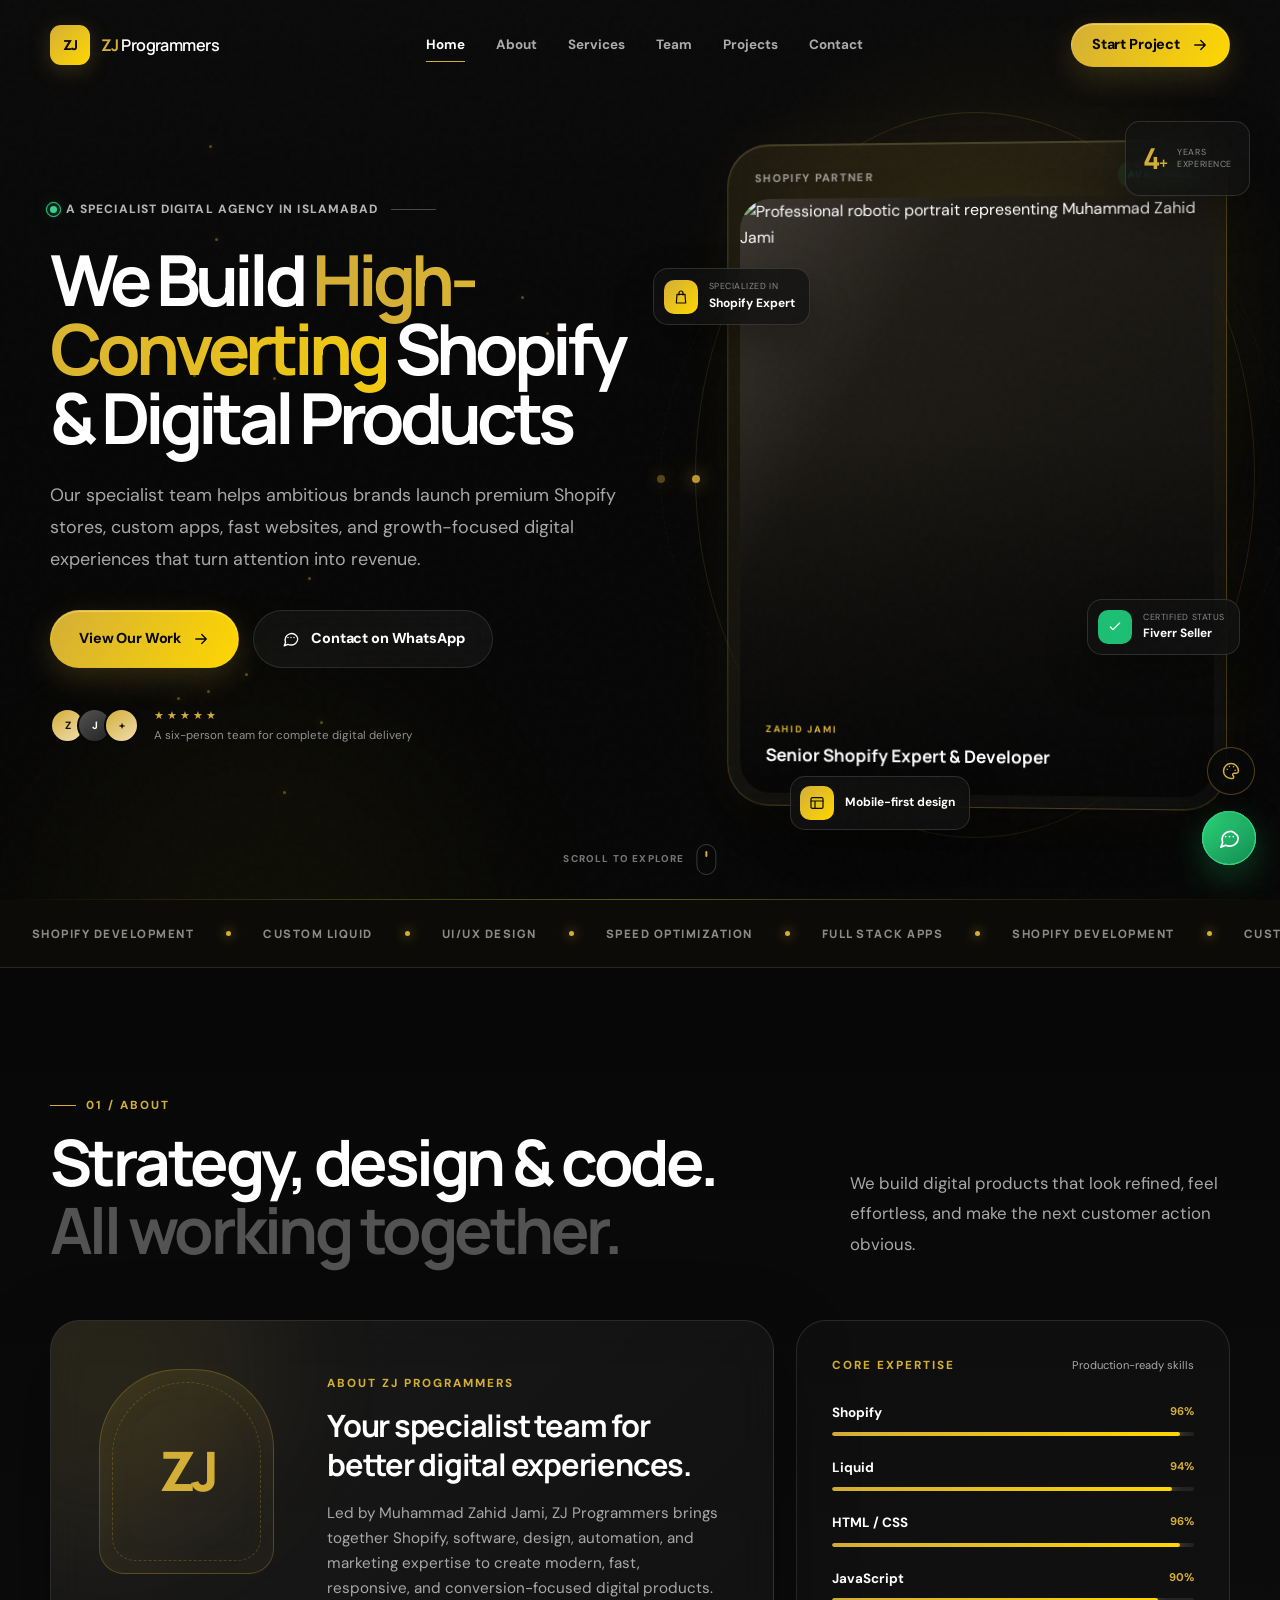
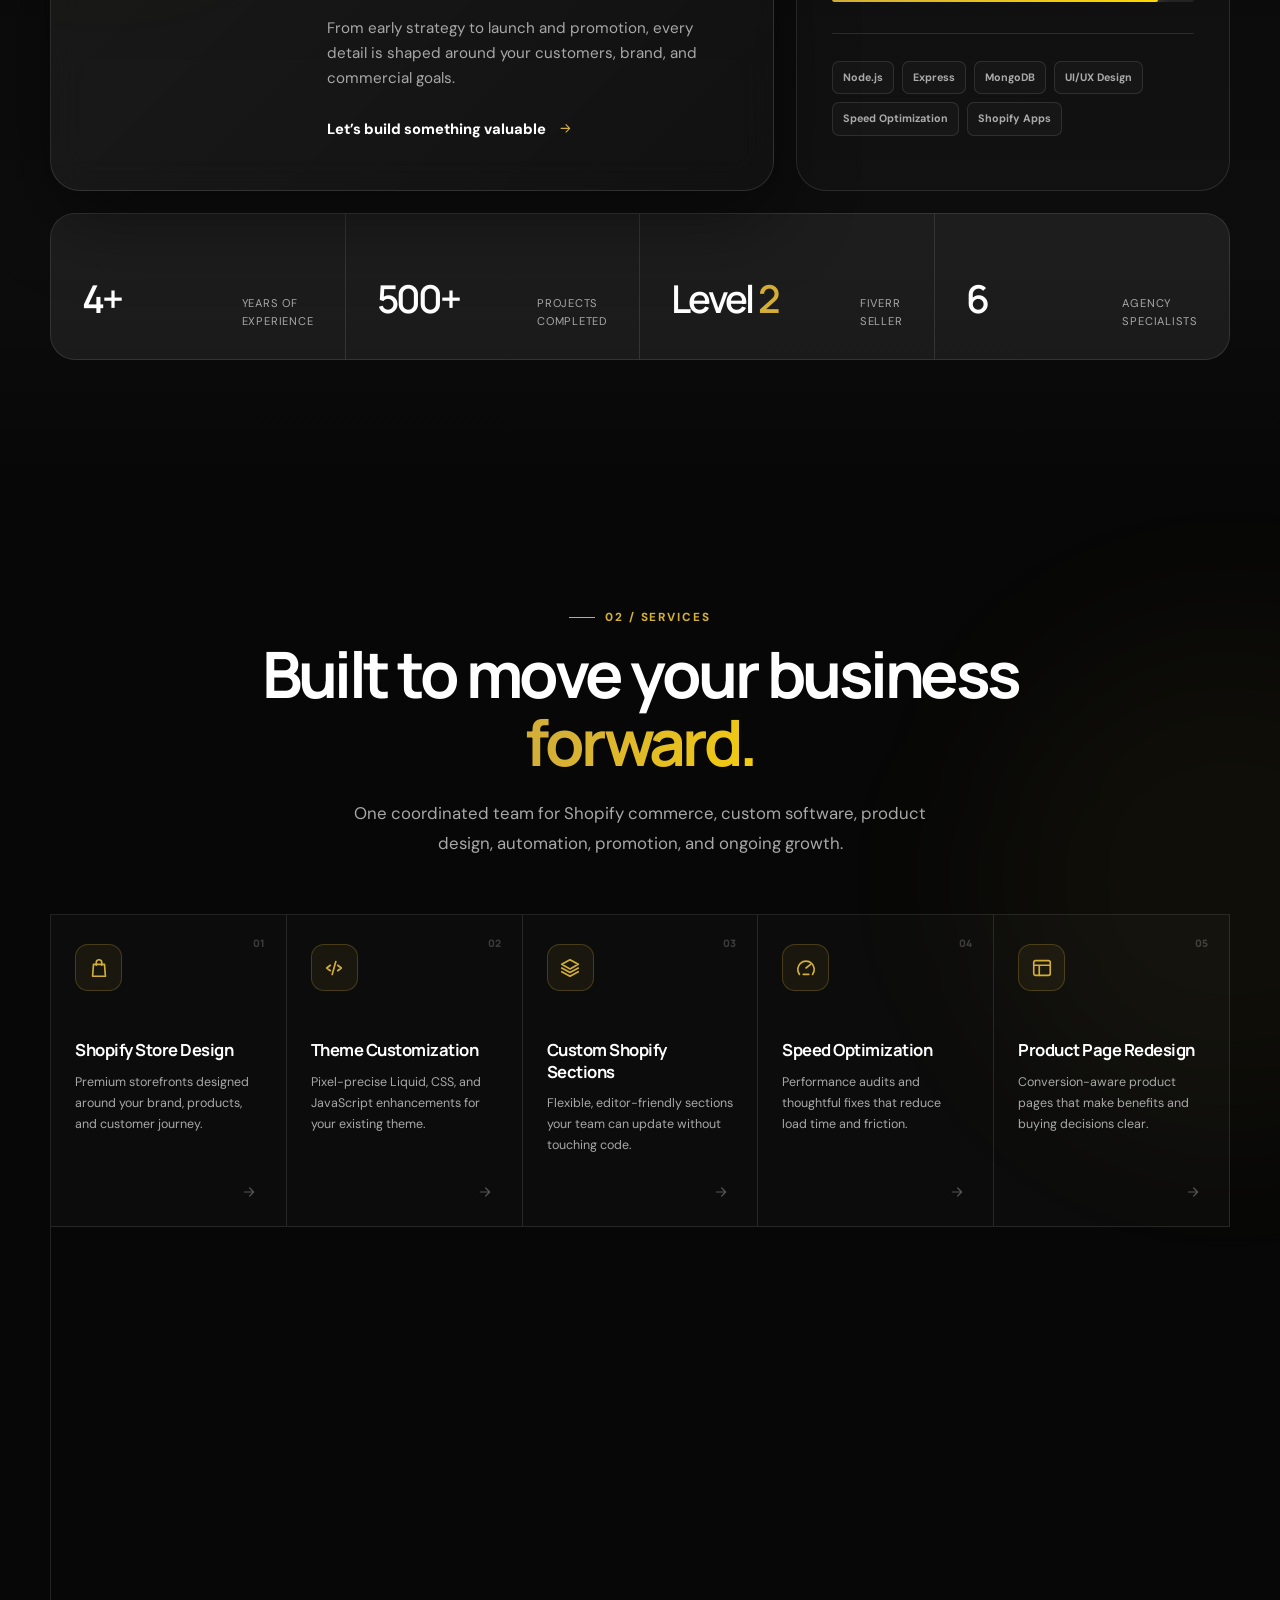
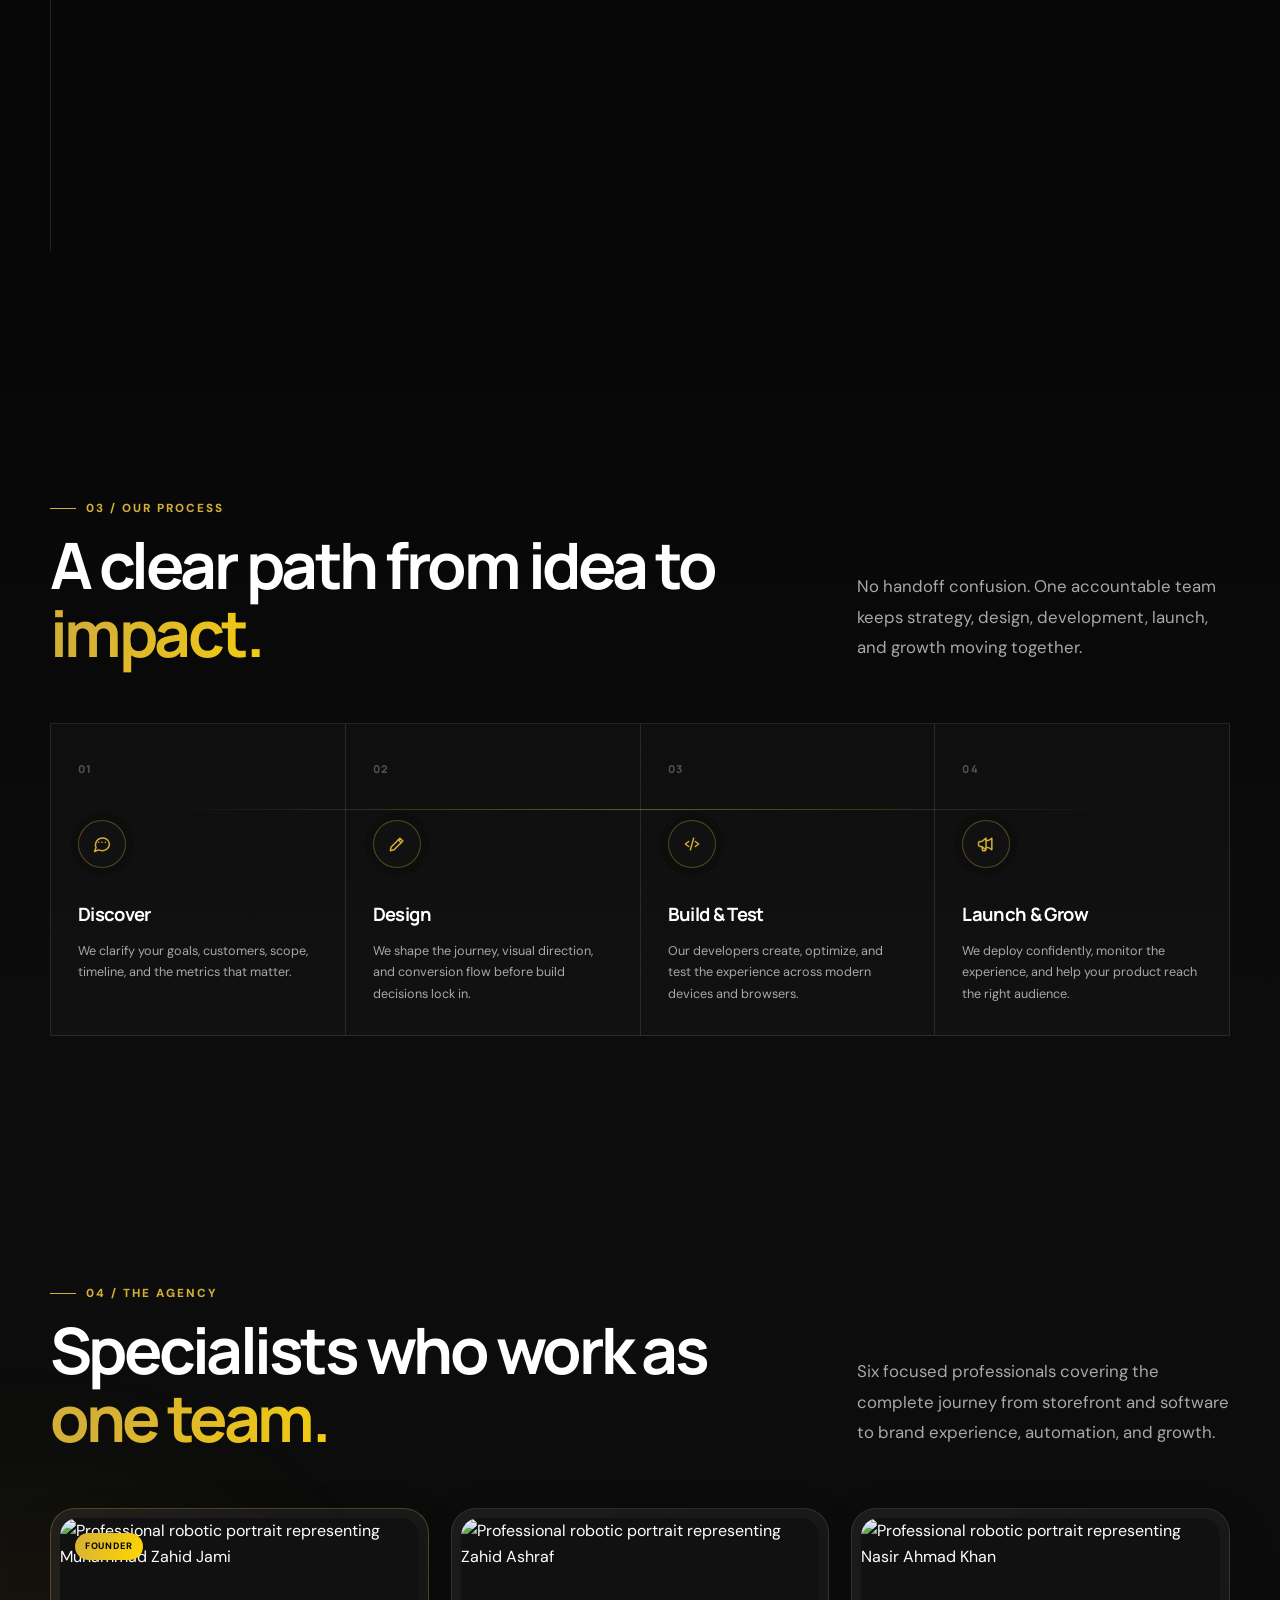
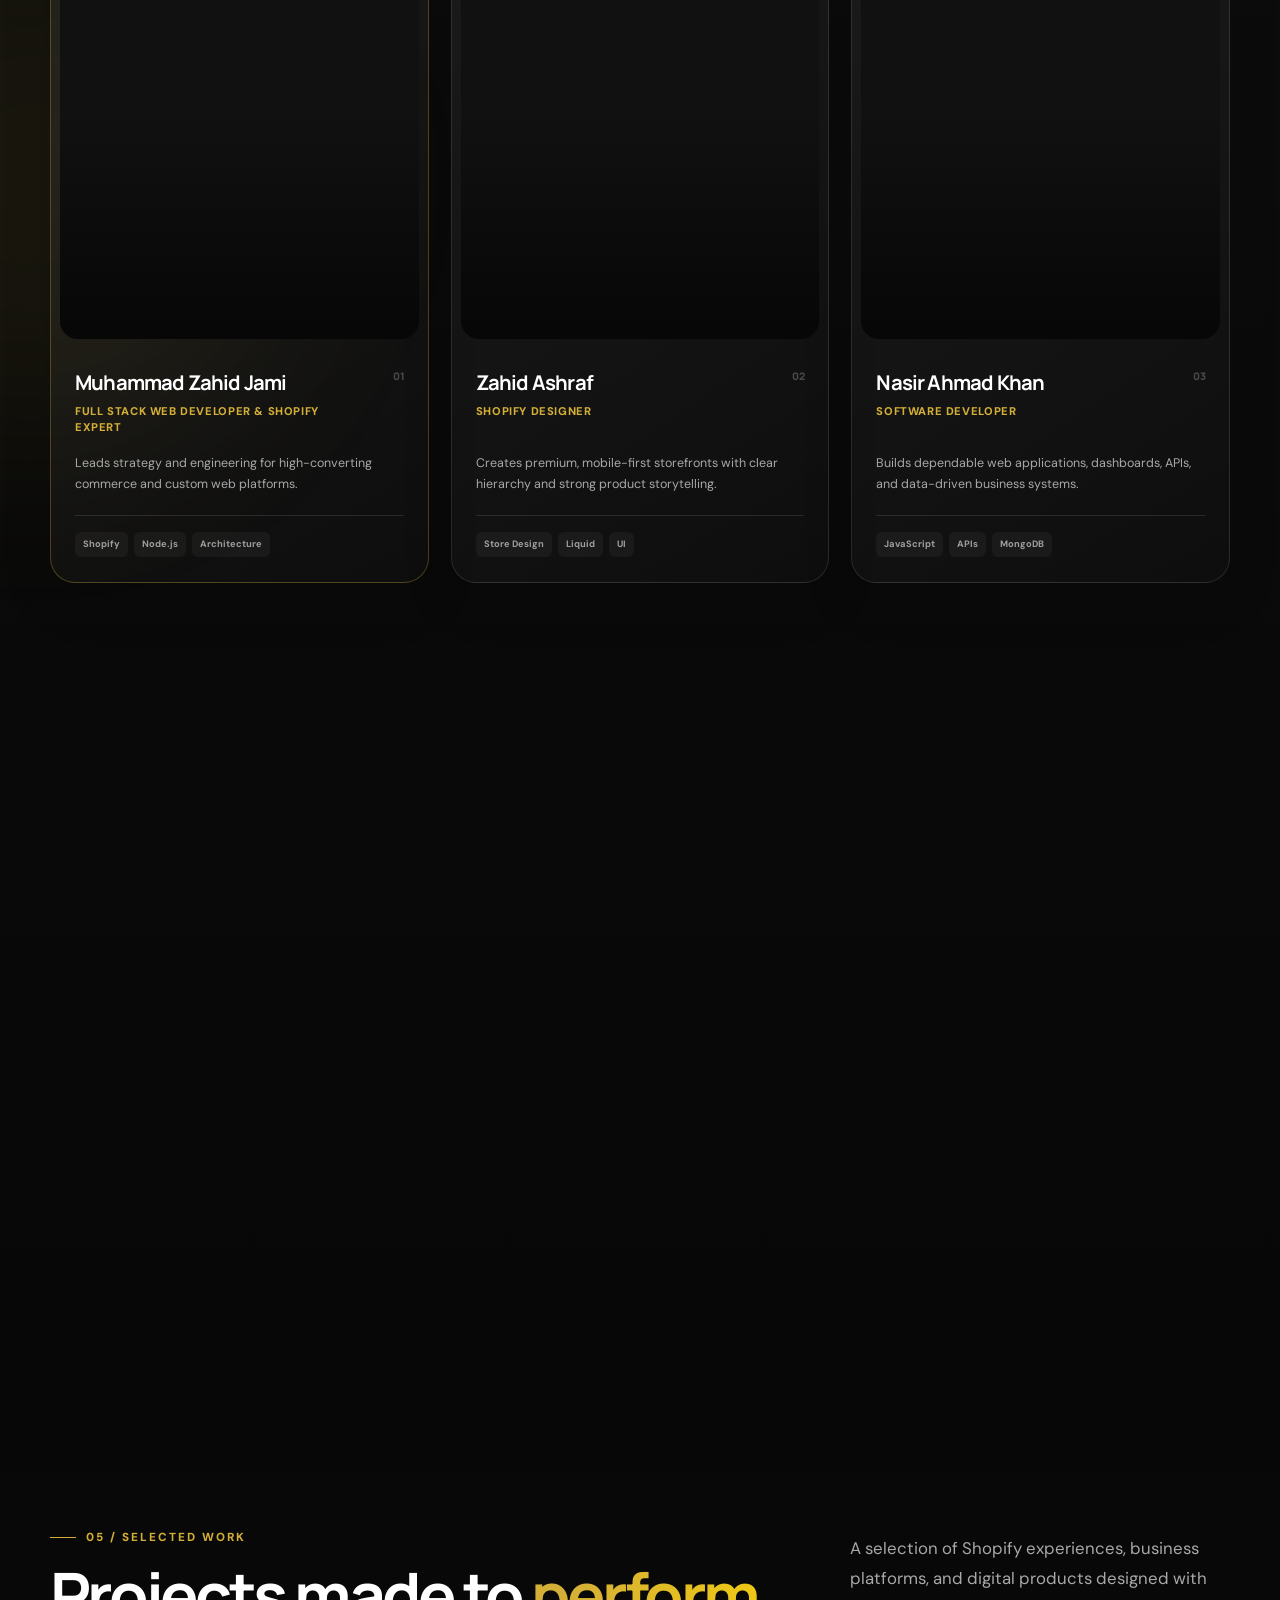
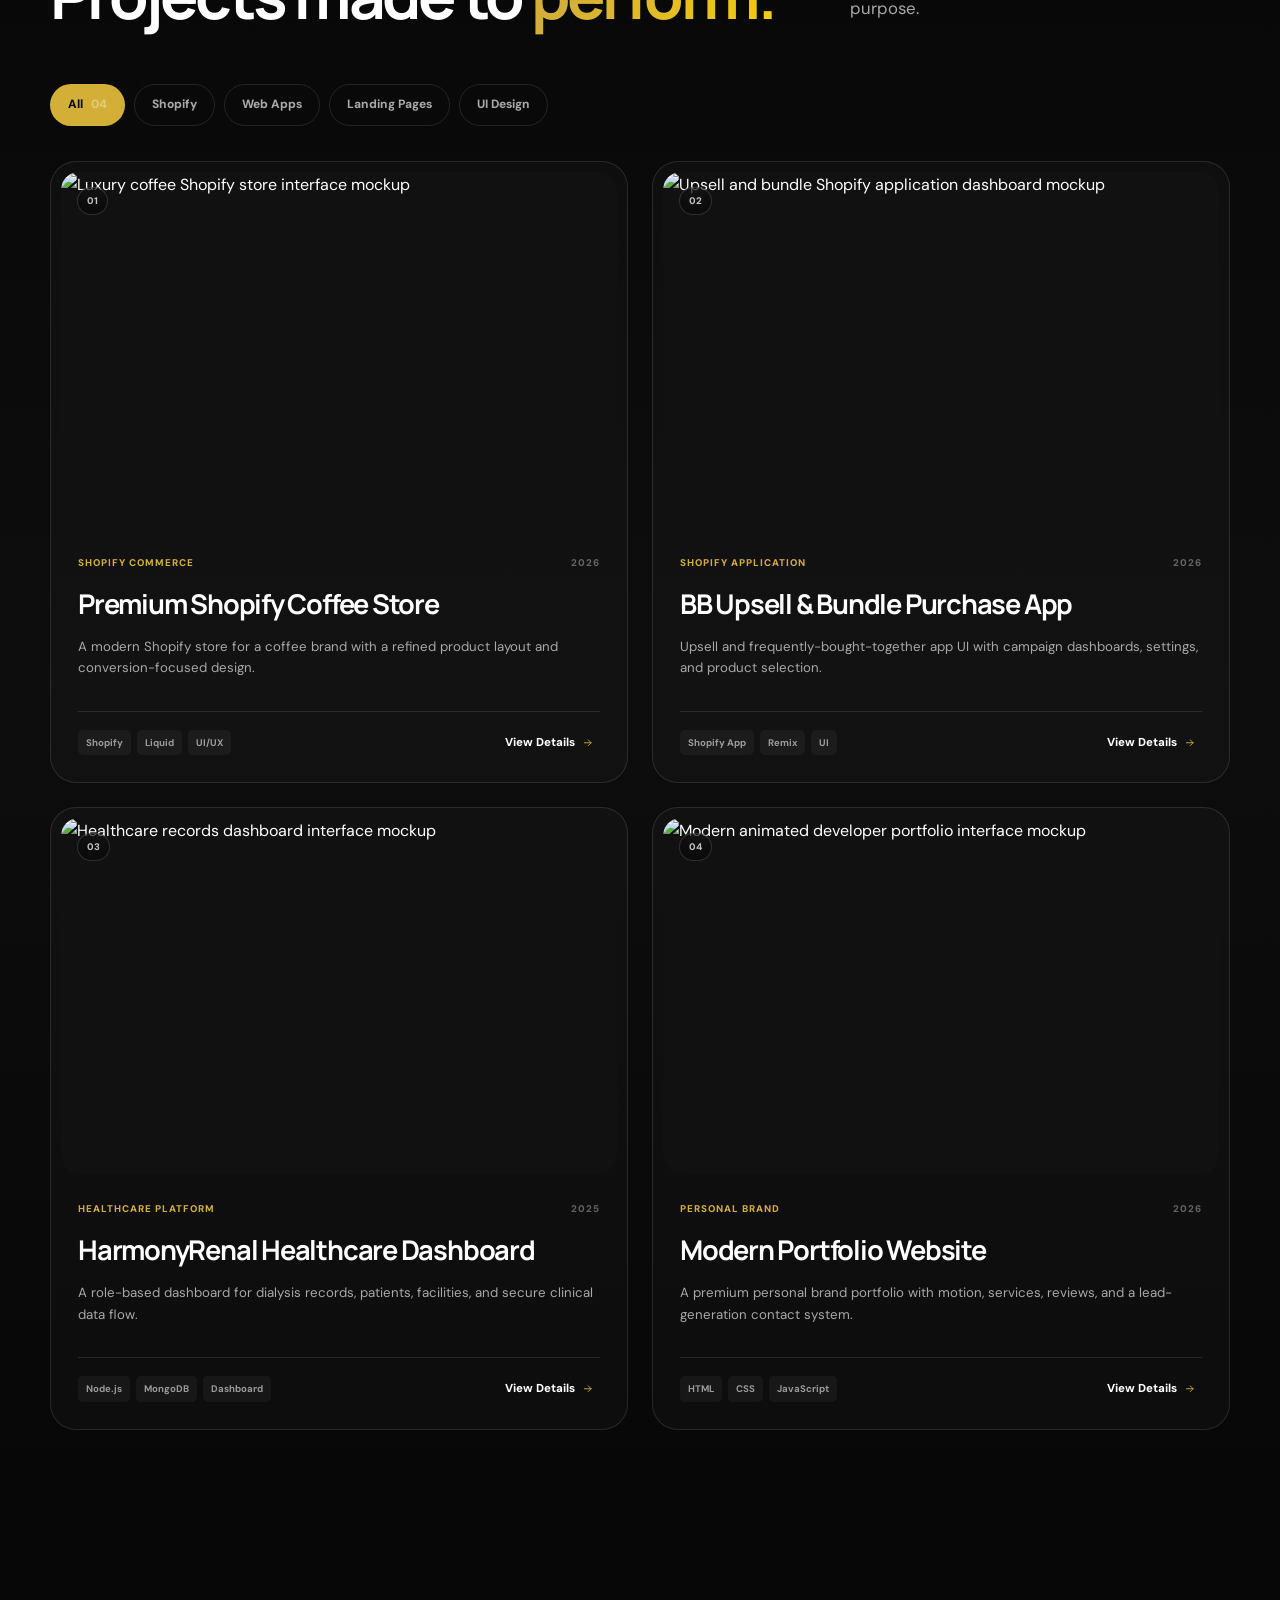
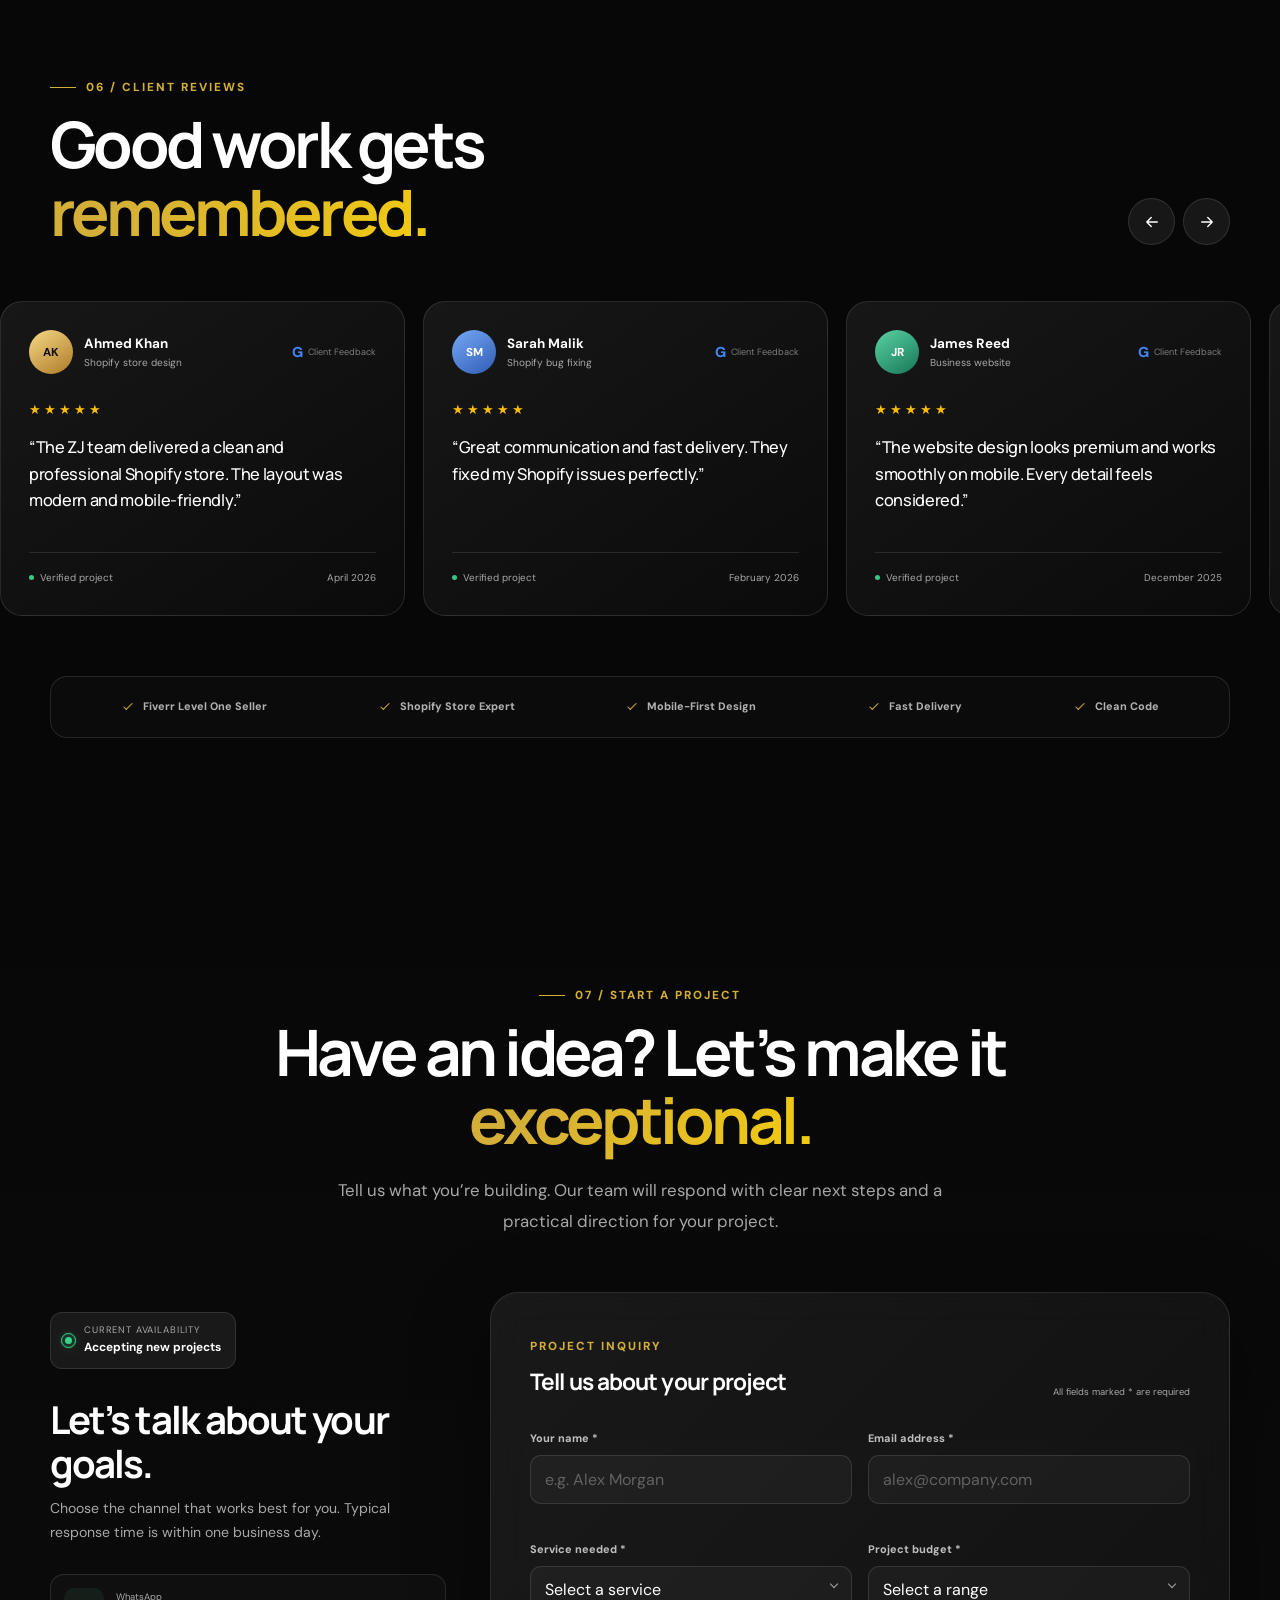
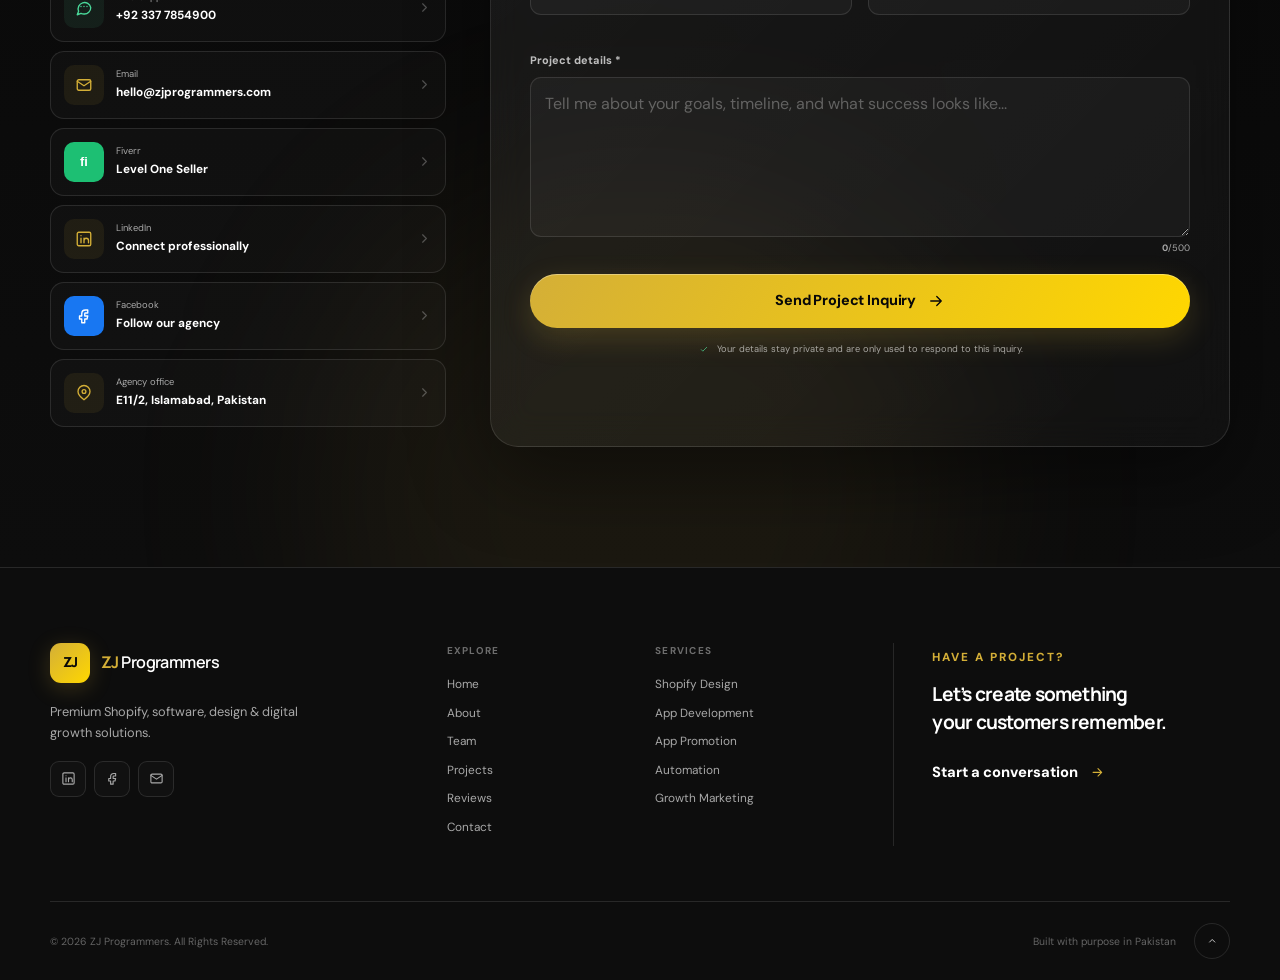
==== index.html @ faa5aeb6 "Add files via upload" ====
<!DOCTYPE html>
<html lang="en" data-theme="gold">
<head>
  <meta charset="UTF-8">
  <meta name="viewport" content="width=device-width, initial-scale=1.0">
  <meta name="description" content="ZJ Programmers is a premium Shopify, software, design, and digital growth agency in Islamabad, Pakistan.">
  <meta name="theme-color" content="#070707">
  <meta property="og:title" content="Zahid Jami | Shopify Expert & Full Stack Web Developer">
  <meta property="og:description" content="A specialist agency for Shopify commerce, software, design, automation, and digital growth.">
  <meta property="og:type" content="website">
  <title>Zahid Jami | Shopify Expert & Full Stack Web Developer</title>
  <link rel="preconnect" href="https://fonts.googleapis.com">
  <link rel="preconnect" href="https://fonts.gstatic.com" crossorigin>
  <link href="https://fonts.googleapis.com/css2?family=DM+Sans:wght@400;500;600;700&family=Manrope:wght@500;600;700;800&display=swap" rel="stylesheet">
  <link rel="stylesheet" href="style.css">
</head>
<body>
  <a class="skip-link" href="#main-content">Skip to content</a>
  <div class="page-noise" aria-hidden="true"></div>
  <div class="scroll-progress" aria-hidden="true"><span id="scrollProgress"></span></div>

  <svg class="svg-sprite" aria-hidden="true">
    <symbol id="icon-arrow" viewBox="0 0 24 24"><path d="M5 12h14M13 6l6 6-6 6"/></symbol>
    <symbol id="icon-bag" viewBox="0 0 24 24"><path d="M6 8h12l1 13H5L6 8Z"/><path d="M9 9V6a3 3 0 0 1 6 0v3"/></symbol>
    <symbol id="icon-code" viewBox="0 0 24 24"><path d="m8 9-4 3 4 3M16 9l4 3-4 3M14 5l-4 14"/></symbol>
    <symbol id="icon-layers" viewBox="0 0 24 24"><path d="m12 3 9 5-9 5-9-5 9-5Z"/><path d="m3 12 9 5 9-5M3 16l9 5 9-5"/></symbol>
    <symbol id="icon-speed" viewBox="0 0 24 24"><path d="M4.9 19a9 9 0 1 1 14.2 0"/><path d="m12 12 5-4M9 19h6"/></symbol>
    <symbol id="icon-layout" viewBox="0 0 24 24"><rect x="3" y="4" width="18" height="16" rx="2"/><path d="M3 9h18M9 9v11"/></symbol>
    <symbol id="icon-pen" viewBox="0 0 24 24"><path d="m4 20 4.5-1L19 8.5 15.5 5 5 15.5 4 20Z"/><path d="m13.5 7 3.5 3.5"/></symbol>
    <symbol id="icon-window" viewBox="0 0 24 24"><rect x="3" y="4" width="18" height="16" rx="2"/><path d="M3 9h18M7 6.5h.01M10 6.5h.01"/></symbol>
    <symbol id="icon-building" viewBox="0 0 24 24"><path d="M4 21V5l8-3v19M12 8h8v13M2 21h20"/><path d="M8 7v1M8 11v1M8 15v1M16 12v1M16 16v1"/></symbol>
    <symbol id="icon-server" viewBox="0 0 24 24"><rect x="3" y="4" width="18" height="6" rx="2"/><rect x="3" y="14" width="18" height="6" rx="2"/><path d="M7 7h.01M7 17h.01M11 7h6M11 17h6"/></symbol>
    <symbol id="icon-tool" viewBox="0 0 24 24"><path d="M14.7 6.3a4 4 0 0 0-5-5L12 3.6 8.6 7 6.3 4.7a4 4 0 0 0 5 5L19 17.4a2.1 2.1 0 0 1-3 3l-7.7-7.7a4 4 0 0 0-5-5"/></symbol>
    <symbol id="icon-check" viewBox="0 0 24 24"><path d="m5 12 4 4L19 6"/></symbol>
    <symbol id="icon-star" viewBox="0 0 24 24"><path d="m12 2.5 2.9 5.9 6.5.9-4.7 4.6 1.1 6.5-5.8-3.1-5.8 3.1 1.1-6.5-4.7-4.6 6.5-.9L12 2.5Z"/></symbol>
    <symbol id="icon-message" viewBox="0 0 24 24"><path d="M21 11.5a8.4 8.4 0 0 1-9 8.5 9.6 9.6 0 0 1-4-.9L3 21l1.8-4.6A8.5 8.5 0 1 1 21 11.5Z"/><path d="M8 10h.01M12 10h.01M16 10h.01"/></symbol>
    <symbol id="icon-mail" viewBox="0 0 24 24"><rect x="3" y="5" width="18" height="14" rx="2"/><path d="m3 7 9 6 9-6"/></symbol>
    <symbol id="icon-linkedin" viewBox="0 0 24 24"><rect x="3" y="3" width="18" height="18" rx="2"/><path d="M8 11v6M8 7.5v.01M12 17v-6M12 14a3 3 0 0 1 6 0v3"/></symbol>
    <symbol id="icon-globe" viewBox="0 0 24 24"><circle cx="12" cy="12" r="9"/><path d="M3 12h18M12 3a14 14 0 0 1 0 18M12 3a14 14 0 0 0 0 18"/></symbol>
    <symbol id="icon-location" viewBox="0 0 24 24"><path d="M20 10c0 5-8 11-8 11S4 15 4 10a8 8 0 1 1 16 0Z"/><circle cx="12" cy="10" r="2.5"/></symbol>
    <symbol id="icon-users" viewBox="0 0 24 24"><path d="M16 21v-2a4 4 0 0 0-4-4H6a4 4 0 0 0-4 4v2M9 11a4 4 0 1 0 0-8 4 4 0 0 0 0 8ZM22 21v-2a4 4 0 0 0-3-3.9M16 3.1a4 4 0 0 1 0 7.8"/></symbol>
    <symbol id="icon-megaphone" viewBox="0 0 24 24"><path d="M3 11v2a2 2 0 0 0 2 2h2l5 4V5L7 9H5a2 2 0 0 0-2 2ZM12 8c4 0 7-3 7-3v14s-3-3-7-3M7 15l1 5h3"/></symbol>
    <symbol id="icon-facebook" viewBox="0 0 24 24"><path d="M14 8h3V4h-3c-3 0-5 2-5 5v3H6v4h3v5h4v-5h3l1-4h-4V9c0-.6.4-1 1-1Z"/></symbol>
    <symbol id="icon-chevron" viewBox="0 0 24 24"><path d="m9 18 6-6-6-6"/></symbol>
    <symbol id="icon-palette" viewBox="0 0 24 24"><path d="M12 3a9 9 0 0 0 0 18h1.5a1.8 1.8 0 0 0 1.1-3.2 1.8 1.8 0 0 1 1.1-3.2H18A3 3 0 0 0 21 12a9 9 0 0 0-9-9Z"/><path d="M7.5 10h.01M10 6.5h.01M15 7h.01M17 11h.01"/></symbol>
    <symbol id="icon-up" viewBox="0 0 24 24"><path d="m6 14 6-6 6 6"/></symbol>
    <symbol id="icon-close" viewBox="0 0 24 24"><path d="m6 6 12 12M18 6 6 18"/></symbol>
  </svg>

  <header class="site-header" id="siteHeader">
    <div class="container nav-wrap">
      <a class="brand" href="#home" aria-label="ZJ Programmers home">
        <span class="brand-mark">ZJ</span>
        <span class="brand-copy"><strong>ZJ</strong> Programmers</span>
      </a>

      <nav class="desktop-nav" aria-label="Main navigation">
        <a class="nav-link active" href="#home">Home</a>
        <a class="nav-link" href="#about">About</a>
        <a class="nav-link" href="#services">Services</a>
        <a class="nav-link" href="#team">Team</a>
        <a class="nav-link" href="#projects">Projects</a>
        <a class="nav-link" href="#contact">Contact</a>
      </nav>

      <div class="nav-actions">
        <a class="btn btn-small btn-primary desktop-hire" href="#contact"><span>Start Project</span><svg><use href="#icon-arrow"/></svg></a>
        <button class="menu-toggle" id="menuToggle" type="button" aria-label="Open menu" aria-expanded="false" aria-controls="mobileMenu">
          <span></span><span></span><span></span>
        </button>
      </div>
    </div>

    <div class="mobile-menu" id="mobileMenu" aria-hidden="true">
      <nav aria-label="Mobile navigation">
        <a href="#home">Home</a><a href="#about">About</a><a href="#services">Services</a>
        <a href="#team">Team</a><a href="#projects">Projects</a><a href="#reviews">Reviews</a><a href="#contact">Contact</a>
        <a class="btn btn-primary" href="#contact"><span>Start a project</span><svg><use href="#icon-arrow"/></svg></a>
      </nav>
    </div>
  </header>

  <main id="main-content">
    <section class="hero section" id="home">
      <div class="hero-glow glow-one" aria-hidden="true"></div>
      <div class="hero-glow glow-two" aria-hidden="true"></div>
      <div class="particle-field" id="particleField" aria-hidden="true"></div>
      <div class="container hero-grid">
        <div class="hero-copy">
          <div class="eyebrow reveal"><span class="status-dot"></span> A specialist digital agency in Islamabad <span class="eyebrow-line"></span></div>
          <h1 class="hero-title reveal" data-delay="100">We Build <span class="text-gradient">High-Converting</span> Shopify &amp; Digital Products</h1>
          <p class="hero-lead reveal" data-delay="180">Our specialist team helps ambitious brands launch premium Shopify stores, custom apps, fast websites, and growth-focused digital experiences that turn attention into revenue.</p>
          <div class="hero-ctas reveal" data-delay="260">
            <a class="btn btn-primary btn-large" href="#projects"><span>View Our Work</span><svg><use href="#icon-arrow"/></svg></a>
            <!-- Replace the placeholder WhatsApp number in every wa.me link. -->
            <a class="btn btn-ghost btn-large" href="https://wa.me/923377854900" target="_blank" rel="noopener"><svg><use href="#icon-message"/></svg><span>Contact on WhatsApp</span></a>
          </div>
          <div class="hero-proof reveal" data-delay="340">
            <div class="client-stack" aria-hidden="true"><span>Z</span><span>J</span><span>+</span></div>
            <div><div class="proof-stars" aria-label="5 out of 5 stars">★★★★★</div><p>A six-person team for complete digital delivery</p></div>
          </div>
        </div>

        <div class="hero-visual reveal" data-delay="160">
          <div class="orbit orbit-one" aria-hidden="true"></div>
          <div class="orbit orbit-two" aria-hidden="true"></div>
          <div class="portrait-shell">
            <div class="portrait-topline"><span>Shopify partner</span><span class="online-pill">Available</span></div>
            <div class="portrait-frame">
              <!-- Replace assets/images/zahid-profile.jpg with your real portrait. -->
              <img id="heroPortrait" src="assets/image/main.png" data-fallback="assets/images/main.png" onerror="this.onerror=null;this.src=this.dataset.fallback" alt="Professional robotic portrait representing Muhammad Zahid Jami">
              <div class="portrait-gradient"></div>
              <div class="portrait-caption"><span>ZAHID JAMI</span><strong> Senior Shopify Expert &amp; Developer</strong></div>
            </div>
          </div>
          <div class="floating-badge badge-shopify"><span class="badge-icon"><svg><use href="#icon-bag"/></svg></span><span><small>Specialized in</small><strong>Shopify Expert</strong></span></div>
          <div class="floating-badge badge-fiverr"><span class="badge-check"><svg><use href="#icon-check"/></svg></span><span><small>Certified status</small><strong>Fiverr Seller</strong></span></div>
          <div class="floating-badge badge-years"><strong>4<span>+</span></strong><small>Years<br>Experience</small></div>
          <div class="floating-badge badge-mobile"><span class="badge-icon"><svg><use href="#icon-layout"/></svg></span><strong>Mobile-first design</strong></div>
        </div>
      </div>
      <a class="scroll-cue" href="#about" aria-label="Scroll to about section"><span>Scroll to explore</span><i></i></a>
    </section>

    <div class="brand-strip" aria-label="Core capabilities">
      <div class="brand-track">
        <span>Shopify Development</span><i></i><span>Custom Liquid</span><i></i><span>UI/UX Design</span><i></i><span>Speed Optimization</span><i></i><span>Full Stack Apps</span><i></i>
        <span aria-hidden="true">Shopify Development</span><i aria-hidden="true"></i><span aria-hidden="true">Custom Liquid</span><i aria-hidden="true"></i><span aria-hidden="true">UI/UX Design</span><i aria-hidden="true"></i><span aria-hidden="true">Speed Optimization</span><i aria-hidden="true"></i><span aria-hidden="true">Full Stack Apps</span><i aria-hidden="true"></i>
      </div>
    </div>

    <section class="section about" id="about">
      <div class="container">
        <div class="section-heading heading-split reveal">
          <div><span class="kicker">01 / About</span><h2>Strategy, design &amp; code.<br><span class="muted">All working together.</span></h2></div>
          <p>We build digital products that look refined, feel effortless, and make the next customer action obvious.</p>
        </div>

        <div class="about-grid">
          <article class="about-story glass-card reveal">
            <div class="story-monogram">ZJ</div>
            <div class="story-copy">
              <span class="mini-label">About ZJ Programmers</span>
              <h3>Your specialist team for better digital experiences.</h3>
              <p>Led by Muhammad Zahid Jami, ZJ Programmers brings together Shopify, software, design, automation, and marketing expertise to create modern, fast, responsive, and conversion-focused digital products.</p>
              <p>From early strategy to launch and promotion, every detail is shaped around your customers, brand, and commercial goals.</p>
              <a class="text-link" href="#contact">Let’s build something valuable <svg><use href="#icon-arrow"/></svg></a>
            </div>
          </article>

          <div class="about-skills reveal" data-delay="120">
            <div class="skills-head"><span class="mini-label">Core expertise</span><span>Production-ready skills</span></div>
            <div class="skill-list">
              <div class="skill-row"><div><span>Shopify</span><b>96%</b></div><i><span data-level="96"></span></i></div>
              <div class="skill-row"><div><span>Liquid</span><b>94%</b></div><i><span data-level="94"></span></i></div>
              <div class="skill-row"><div><span>HTML / CSS</span><b>96%</b></div><i><span data-level="96"></span></i></div>
              <div class="skill-row"><div><span>JavaScript</span><b>90%</b></div><i><span data-level="90"></span></i></div>
            </div>
            <div class="skill-chips" aria-label="Additional skills">
              <span>Node.js</span><span>Express</span><span>MongoDB</span><span>UI/UX Design</span><span>Speed Optimization</span><span>Shopify Apps</span>
            </div>
          </div>
        </div>

        <div class="stats-grid reveal">
          <article><strong><span class="counter" data-target="4">0</span>+</strong><p>Years of<br>experience</p></article>
          <article><strong><span class="counter" data-target="500">0</span>+</strong><p>Projects<br>completed</p></article>
          <article><strong>Level <span class="accent-number">2</span></strong><p>Fiverr<br>seller</p></article>
          <article><strong><span class="counter" data-target="6">0</span></strong><p>Agency<br>specialists</p></article>
        </div>
      </div>
    </section>

    <section class="section services" id="services">
      <div class="service-glow" aria-hidden="true"></div>
      <div class="container">
        <div class="section-heading centered reveal">
          <span class="kicker">02 / Services</span>
          <h2>Built to move your business <span class="text-gradient">forward.</span></h2>
          <p>One coordinated team for Shopify commerce, custom software, product design, automation, promotion, and ongoing growth.</p>
        </div>

        <div class="services-grid">
          <article class="service-card reveal"><span class="service-number">01</span><div class="service-icon"><svg><use href="#icon-bag"/></svg></div><h3>Shopify Store Design</h3><p>Premium storefronts designed around your brand, products, and customer journey.</p><a href="#contact" aria-label="Ask about Shopify Store Design"><svg><use href="#icon-arrow"/></svg></a></article>
          <article class="service-card reveal" data-delay="60"><span class="service-number">02</span><div class="service-icon"><svg><use href="#icon-code"/></svg></div><h3>Theme Customization</h3><p>Pixel-precise Liquid, CSS, and JavaScript enhancements for your existing theme.</p><a href="#contact" aria-label="Ask about Theme Customization"><svg><use href="#icon-arrow"/></svg></a></article>
          <article class="service-card reveal" data-delay="120"><span class="service-number">03</span><div class="service-icon"><svg><use href="#icon-layers"/></svg></div><h3>Custom Shopify Sections</h3><p>Flexible, editor-friendly sections your team can update without touching code.</p><a href="#contact" aria-label="Ask about Custom Shopify Sections"><svg><use href="#icon-arrow"/></svg></a></article>
          <article class="service-card reveal" data-delay="180"><span class="service-number">04</span><div class="service-icon"><svg><use href="#icon-speed"/></svg></div><h3>Speed Optimization</h3><p>Performance audits and thoughtful fixes that reduce load time and friction.</p><a href="#contact" aria-label="Ask about Speed Optimization"><svg><use href="#icon-arrow"/></svg></a></article>
          <article class="service-card reveal"><span class="service-number">05</span><div class="service-icon"><svg><use href="#icon-layout"/></svg></div><h3>Product Page Redesign</h3><p>Conversion-aware product pages that make benefits and buying decisions clear.</p><a href="#contact" aria-label="Ask about Product Page Redesign"><svg><use href="#icon-arrow"/></svg></a></article>
          <article class="service-card reveal" data-delay="60"><span class="service-number">06</span><div class="service-icon"><svg><use href="#icon-pen"/></svg></div><h3>Landing Page Design</h3><p>Focused campaign pages with strong hierarchy, persuasive content, and clear CTAs.</p><a href="#contact" aria-label="Ask about Landing Page Design"><svg><use href="#icon-arrow"/></svg></a></article>
          <article class="service-card reveal" data-delay="120"><span class="service-number">07</span><div class="service-icon"><svg><use href="#icon-window"/></svg></div><h3>Portfolio Websites</h3><p>Distinctive personal and agency sites that turn expertise into qualified leads.</p><a href="#contact" aria-label="Ask about Portfolio Websites"><svg><use href="#icon-arrow"/></svg></a></article>
          <article class="service-card reveal" data-delay="180"><span class="service-number">08</span><div class="service-icon"><svg><use href="#icon-building"/></svg></div><h3>Business Websites</h3><p>Credible, responsive marketing sites built to support real business growth.</p><a href="#contact" aria-label="Ask about Business Websites"><svg><use href="#icon-arrow"/></svg></a></article>
          <article class="service-card reveal"><span class="service-number">09</span><div class="service-icon"><svg><use href="#icon-server"/></svg></div><h3>Full Stack Web Apps</h3><p>Secure, maintainable applications powered by Node.js, Express, and MongoDB.</p><a href="#contact" aria-label="Ask about Full Stack Web Apps"><svg><use href="#icon-arrow"/></svg></a></article>
          <article class="service-card reveal" data-delay="60"><span class="service-number">10</span><div class="service-icon"><svg><use href="#icon-tool"/></svg></div><h3>Website Bug Fixing</h3><p>Careful diagnosis and clean fixes for layout, responsiveness, and functionality.</p><a href="#contact" aria-label="Ask about Website Bug Fixing"><svg><use href="#icon-arrow"/></svg></a></article>
          <article class="service-card reveal" data-delay="120"><span class="service-number">11</span><div class="service-icon"><svg><use href="#icon-server"/></svg></div><h3>Shopify App Development</h3><p>Purpose-built public and custom apps that solve merchant problems and scale reliably.</p><a href="#contact" aria-label="Ask about Shopify App Development"><svg><use href="#icon-arrow"/></svg></a></article>
          <article class="service-card reveal" data-delay="180"><span class="service-number">12</span><div class="service-icon"><svg><use href="#icon-megaphone"/></svg></div><h3>Shopify App Promotion</h3><p>Launch strategy, app listing optimization, creative campaigns, and merchant acquisition.</p><a href="#contact" aria-label="Ask about Shopify App Promotion"><svg><use href="#icon-arrow"/></svg></a></article>
          <article class="service-card reveal"><span class="service-number">13</span><div class="service-icon"><svg><use href="#icon-star"/></svg></div><h3>Reviews App Installation</h3><p>Clean setup and styling for product reviews, photo reviews, and social-proof widgets.</p><a href="#contact" aria-label="Ask about Reviews App Installation"><svg><use href="#icon-arrow"/></svg></a></article>
          <article class="service-card reveal" data-delay="60"><span class="service-number">14</span><div class="service-icon"><svg><use href="#icon-megaphone"/></svg></div><h3>Growth Marketing</h3><p>Practical campaigns, funnels, and content systems designed to attract qualified buyers.</p><a href="#contact" aria-label="Ask about Growth Marketing"><svg><use href="#icon-arrow"/></svg></a></article>
          <article class="service-card reveal" data-delay="120"><span class="service-number">15</span><div class="service-icon"><svg><use href="#icon-layers"/></svg></div><h3>Store Automation</h3><p>Integrations and workflows that reduce repetitive work across orders, CRM, and support.</p><a href="#contact" aria-label="Ask about Store Automation"><svg><use href="#icon-arrow"/></svg></a></article>
        </div>
      </div>
    </section>

    <section class="section process" aria-labelledby="processTitle">
      <div class="container">
        <div class="section-heading heading-split reveal">
          <div><span class="kicker">03 / Our process</span><h2 id="processTitle">A clear path from idea to <span class="text-gradient">impact.</span></h2></div>
          <p>No handoff confusion. One accountable team keeps strategy, design, development, launch, and growth moving together.</p>
        </div>
        <div class="process-grid">
          <article class="process-card reveal"><span>01</span><div class="process-icon"><svg><use href="#icon-message"/></svg></div><h3>Discover</h3><p>We clarify your goals, customers, scope, timeline, and the metrics that matter.</p></article>
          <article class="process-card reveal" data-delay="70"><span>02</span><div class="process-icon"><svg><use href="#icon-pen"/></svg></div><h3>Design</h3><p>We shape the journey, visual direction, and conversion flow before build decisions lock in.</p></article>
          <article class="process-card reveal" data-delay="140"><span>03</span><div class="process-icon"><svg><use href="#icon-code"/></svg></div><h3>Build &amp; Test</h3><p>Our developers create, optimize, and test the experience across modern devices and browsers.</p></article>
          <article class="process-card reveal" data-delay="210"><span>04</span><div class="process-icon"><svg><use href="#icon-megaphone"/></svg></div><h3>Launch &amp; Grow</h3><p>We deploy confidently, monitor the experience, and help your product reach the right audience.</p></article>
        </div>
      </div>
    </section>

    <section class="section team" id="team">
      <div class="team-glow" aria-hidden="true"></div>
      <div class="container">
        <div class="section-heading heading-split reveal">
          <div><span class="kicker">04 / The agency</span><h2>Specialists who work as <span class="text-gradient">one team.</span></h2></div>
          <p>Six focused professionals covering the complete journey from storefront and software to brand experience, automation, and growth.</p>
        </div>
        <div class="team-grid">
          <article class="team-card founder reveal">
            <div class="team-image"><img src="assets/images/main.png" alt="Professional robotic portrait representing Muhammad Zahid Jami" loading="lazy" decoding="async"><span class="team-status">Founder</span></div>
            <div class="team-copy"><span class="team-index">01</span><h3>Muhammad Zahid Jami</h3><p class="team-role">Full Stack Web Developer &amp; Shopify Expert</p><p>Leads strategy and engineering for high-converting commerce and custom web platforms.</p><div class="team-tags"><span>Shopify</span><span>Node.js</span><span>Architecture</span></div></div>
          </article>
          <article class="team-card reveal" data-delay="60">
            <div class="team-image"><img src="assets/images/zz.jpeg" alt="Professional robotic portrait representing Zahid Ashraf" loading="lazy" decoding="async"></div>
            <div class="team-copy"><span class="team-index">02</span><h3>Zahid Ashraf</h3><p class="team-role">Shopify Designer</p><p>Creates premium, mobile-first storefronts with clear hierarchy and strong product storytelling.</p><div class="team-tags"><span>Store Design</span><span>Liquid</span><span>UI</span></div></div>
          </article>
          <article class="team-card reveal" data-delay="120">
            <div class="team-image"><img src="assets/images/nn.jpeg" alt="Professional robotic portrait representing Nasir Ahmad Khan" loading="lazy" decoding="async"></div>
            <div class="team-copy"><span class="team-index">03</span><h3>Nasir Ahmad Khan</h3><p class="team-role">Software Developer</p><p>Builds dependable web applications, dashboards, APIs, and data-driven business systems.</p><div class="team-tags"><span>JavaScript</span><span>APIs</span><span>MongoDB</span></div></div>
          </article>
          <article class="team-card reveal">
            <div class="team-image"><img src="assets/images/ss.jpeg" alt="Professional robotic portrait representing Shahzad Ali" loading="lazy" decoding="async"></div>
            <div class="team-copy"><span class="team-index">04</span><h3>Shahzad Ali</h3><p class="team-role">Digital Marketer</p><p>Plans focused campaigns, launch messaging, funnels, and growth experiments that earn attention.</p><div class="team-tags"><span>Campaigns</span><span>SEO</span><span>Growth</span></div></div>
          </article>
          <article class="team-card reveal" data-delay="60">
            <div class="team-image"><img src="assets/images/team-areeba-noor.webp" alt="Professional robotic portrait representing Areeba Noor" loading="lazy" decoding="async"></div>
            <div class="team-copy"><span class="team-index">05</span><h3>Areeba Noor</h3><p class="team-role">UI/UX &amp; Brand Designer</p><p>Turns complex ideas into intuitive interfaces and cohesive visual systems customers remember.</p><div class="team-tags"><span>UX Research</span><span>UI Design</span><span>Branding</span></div></div>
          </article>
          <article class="team-card reveal" data-delay="120">
            <div class="team-image"><img src="assets/images/team-hamza-qureshi.webp" alt="Professional robotic portrait representing Hamza Qureshi" loading="lazy" decoding="async"></div>
            <div class="team-copy"><span class="team-index">06</span><h3>Hamza Qureshi</h3><p class="team-role">Shopify App &amp; Automation Specialist</p><p>Connects apps and workflows to remove repetitive work and improve store operations.</p><div class="team-tags"><span>Apps</span><span>Automation</span><span>Integrations</span></div></div>
          </article>
        </div>
      </div>
    </section>

    <section class="section projects" id="projects">
      <div class="container">
        <div class="section-heading heading-split reveal">
          <div><span class="kicker">05 / Selected work</span><h2>Projects made to <span class="text-gradient">perform.</span></h2></div>
          <p>A selection of Shopify experiences, business platforms, and digital products designed with purpose.</p>
        </div>

        <div class="project-filters reveal" role="group" aria-label="Filter projects">
          <button class="filter-btn active" type="button" data-filter="all">All <span>04</span></button>
          <button class="filter-btn" type="button" data-filter="shopify">Shopify</button>
          <button class="filter-btn" type="button" data-filter="apps">Web Apps</button>
          <button class="filter-btn" type="button" data-filter="landing">Landing Pages</button>
          <button class="filter-btn" type="button" data-filter="ui">UI Design</button>
        </div>

        <!-- Edit, duplicate, or remove project-card articles to update the portfolio. -->
        <div class="projects-grid">
          <article class="project-card reveal" data-category="shopify ui" data-project="coffee">
            <div class="project-image"><img src="assets/images/project-coffee.svg" alt="Luxury coffee Shopify store interface mockup"><span class="project-index">01</span><div class="project-overlay"><button type="button" class="project-open" aria-label="View Premium Shopify Coffee Store details"><svg><use href="#icon-arrow"/></svg></button></div></div>
            <div class="project-content"><div class="project-meta"><span>Shopify commerce</span><span>2026</span></div><h3>Premium Shopify Coffee Store</h3><p>A modern Shopify store for a coffee brand with a refined product layout and conversion-focused design.</p><div class="project-footer"><div class="tags"><span>Shopify</span><span>Liquid</span><span>UI/UX</span></div><button class="view-details" type="button">View Details <svg><use href="#icon-arrow"/></svg></button></div></div>
          </article>
          <article class="project-card reveal" data-delay="80" data-category="shopify apps ui" data-project="bundle">
            <div class="project-image"><img src="assets/images/project-bundle.svg" alt="Upsell and bundle Shopify application dashboard mockup"><span class="project-index">02</span><div class="project-overlay"><button type="button" class="project-open" aria-label="View BB Upsell and Bundle Purchase App details"><svg><use href="#icon-arrow"/></svg></button></div></div>
            <div class="project-content"><div class="project-meta"><span>Shopify application</span><span>2026</span></div><h3>BB Upsell &amp; Bundle Purchase App</h3><p>Upsell and frequently-bought-together app UI with campaign dashboards, settings, and product selection.</p><div class="project-footer"><div class="tags"><span>Shopify App</span><span>Remix</span><span>UI</span></div><button class="view-details" type="button">View Details <svg><use href="#icon-arrow"/></svg></button></div></div>
          </article>
          <article class="project-card reveal" data-category="apps ui" data-project="healthcare">
            <div class="project-image"><img src="assets/images/project-healthcare.svg" alt="Healthcare records dashboard interface mockup"><span class="project-index">03</span><div class="project-overlay"><button type="button" class="project-open" aria-label="View HarmonyRenal Healthcare Dashboard details"><svg><use href="#icon-arrow"/></svg></button></div></div>
            <div class="project-content"><div class="project-meta"><span>Healthcare platform</span><span>2025</span></div><h3>HarmonyRenal Healthcare Dashboard</h3><p>A role-based dashboard for dialysis records, patients, facilities, and secure clinical data flow.</p><div class="project-footer"><div class="tags"><span>Node.js</span><span>MongoDB</span><span>Dashboard</span></div><button class="view-details" type="button">View Details <svg><use href="#icon-arrow"/></svg></button></div></div>
          </article>
          <article class="project-card reveal" data-delay="80" data-category="landing ui" data-project="portfolio">
            <div class="project-image"><img src="assets/images/project-portfolio.svg" alt="Modern animated developer portfolio interface mockup"><span class="project-index">04</span><div class="project-overlay"><button type="button" class="project-open" aria-label="View Modern Portfolio Website details"><svg><use href="#icon-arrow"/></svg></button></div></div>
            <div class="project-content"><div class="project-meta"><span>Personal brand</span><span>2026</span></div><h3>Modern Portfolio Website</h3><p>A premium personal brand portfolio with motion, services, reviews, and a lead-generation contact system.</p><div class="project-footer"><div class="tags"><span>HTML</span><span>CSS</span><span>JavaScript</span></div><button class="view-details" type="button">View Details <svg><use href="#icon-arrow"/></svg></button></div></div>
          </article>
        </div>
      </div>
    </section>

    <section class="section reviews" id="reviews">
      <div class="container">
        <div class="section-heading review-heading reveal">
          <div><span class="kicker">06 / Client reviews</span><h2>Good work gets <span class="text-gradient">remembered.</span></h2></div>
          <div class="slider-controls"><button id="reviewPrev" type="button" aria-label="Previous review"><svg class="flip"><use href="#icon-arrow"/></svg></button><button id="reviewNext" type="button" aria-label="Next review"><svg><use href="#icon-arrow"/></svg></button></div>
        </div>
      </div>

      <!-- Edit review-card articles to replace these editable sample testimonials. -->
      <div class="review-viewport reveal" id="reviewViewport" tabindex="0" aria-label="Client feedback carousel">
        <div class="review-track" id="reviewTrack">
          <article class="review-card"><div class="review-top"><div class="reviewer-avatar">AK</div><div><h3>Ahmed Khan</h3><span>Shopify store design</span></div><span class="feedback-badge"><i>G</i> Client Feedback</span></div><div class="stars" aria-label="5 out of 5 stars">★★★★★</div><blockquote>“The ZJ team delivered a clean and professional Shopify store. The layout was modern and mobile-friendly.”</blockquote><div class="review-bottom"><span>Verified project</span><time datetime="2026-04">April 2026</time></div></article>
          <article class="review-card"><div class="review-top"><div class="reviewer-avatar avatar-blue">SM</div><div><h3>Sarah Malik</h3><span>Shopify bug fixing</span></div><span class="feedback-badge"><i>G</i> Client Feedback</span></div><div class="stars" aria-label="5 out of 5 stars">★★★★★</div><blockquote>“Great communication and fast delivery. They fixed my Shopify issues perfectly.”</blockquote><div class="review-bottom"><span>Verified project</span><time datetime="2026-02">February 2026</time></div></article>
          <article class="review-card"><div class="review-top"><div class="reviewer-avatar avatar-green">JR</div><div><h3>James Reed</h3><span>Business website</span></div><span class="feedback-badge"><i>G</i> Client Feedback</span></div><div class="stars" aria-label="5 out of 5 stars">★★★★★</div><blockquote>“The website design looks premium and works smoothly on mobile. Every detail feels considered.”</blockquote><div class="review-bottom"><span>Verified project</span><time datetime="2025-12">December 2025</time></div></article>
          <article class="review-card"><div class="review-top"><div class="reviewer-avatar avatar-purple">FA</div><div><h3>Fatima Ali</h3><span>Theme customization</span></div><span class="feedback-badge"><i>G</i> Client Feedback</span></div><div class="stars" aria-label="5 out of 5 stars">★★★★★</div><blockquote>“Very professional work, highly recommended for Shopify customization.”</blockquote><div class="review-bottom"><span>Verified project</span><time datetime="2025-10">October 2025</time></div></article>
          <article class="review-card"><div class="review-top"><div class="reviewer-avatar avatar-blue">DW</div><div><h3>Daniel Wright</h3><span>Shopify app launch</span></div><span class="feedback-badge"><i>G</i> Client Feedback</span></div><div class="stars" aria-label="5 out of 5 stars">★★★★★</div><blockquote>“They understood both the product and the promotion side. Our app launch finally had a clear direction.”</blockquote><div class="review-bottom"><span>Verified project</span><time datetime="2026-05">May 2026</time></div></article>
          <article class="review-card"><div class="review-top"><div class="reviewer-avatar avatar-green">HB</div><div><h3>Hassan Bilal</h3><span>Reviews app setup</span></div><span class="feedback-badge"><i>G</i> Client Feedback</span></div><div class="stars" aria-label="5 out of 5 stars">★★★★★</div><blockquote>“The reviews app now matches our theme perfectly and the setup was handled without disrupting the live store.”</blockquote><div class="review-bottom"><span>Verified project</span><time datetime="2026-03">March 2026</time></div></article>
          <article class="review-card"><div class="review-top"><div class="reviewer-avatar avatar-purple">EN</div><div><h3>Emily Norton</h3><span>Custom web application</span></div><span class="feedback-badge"><i>G</i> Client Feedback</span></div><div class="stars" aria-label="5 out of 5 stars">★★★★★</div><blockquote>“A thoughtful team with strong technical judgment. The dashboard is fast, clear, and much easier for our staff.”</blockquote><div class="review-bottom"><span>Verified project</span><time datetime="2026-01">January 2026</time></div></article>
          <article class="review-card"><div class="review-top"><div class="reviewer-avatar">OA</div><div><h3>Omar Aziz</h3><span>Store automation</span></div><span class="feedback-badge"><i>G</i> Client Feedback</span></div><div class="stars" aria-label="5 out of 5 stars">★★★★★</div><blockquote>“Their automation work removed hours of repetitive order processing from our weekly operations.”</blockquote><div class="review-bottom"><span>Verified project</span><time datetime="2025-11">November 2025</time></div></article>
        </div>
      </div>

      <div class="container">
        <div class="trust-row reveal" aria-label="Service trust badges">
          <span><svg><use href="#icon-check"/></svg> Fiverr Level One Seller</span>
          <span><svg><use href="#icon-check"/></svg> Shopify Store Expert</span>
          <span><svg><use href="#icon-check"/></svg> Mobile-First Design</span>
          <span><svg><use href="#icon-check"/></svg> Fast Delivery</span>
          <span><svg><use href="#icon-check"/></svg> Clean Code</span>
        </div>
      </div>
    </section>

    <section class="section contact" id="contact">
      <div class="contact-glow" aria-hidden="true"></div>
      <div class="container">
        <div class="section-heading centered reveal">
          <span class="kicker">07 / Start a project</span>
          <h2>Have an idea? Let’s make it <span class="text-gradient">exceptional.</span></h2>
          <p>Tell us what you’re building. Our team will respond with clear next steps and a practical direction for your project.</p>
        </div>

        <div class="contact-grid">
          <aside class="contact-aside reveal">
            <div class="availability-card"><span class="status-dot"></span><div><small>Current availability</small><strong>Accepting new projects</strong></div></div>
            <h3>Let’s talk about your goals.</h3>
            <p>Choose the channel that works best for you. Typical response time is within one business day.</p>
            <div class="contact-cards">
              <a href="https://wa.me/923377854900" target="_blank" rel="noopener"><span class="contact-icon whatsapp-icon"><svg><use href="#icon-message"/></svg></span><span><small>WhatsApp</small><strong>+92 337 7854900</strong></span><svg class="contact-arrow"><use href="#icon-chevron"/></svg></a>
              <a href="mailto:hello@zjprogrammers.com"><span class="contact-icon"><svg><use href="#icon-mail"/></svg></span><span><small>Email</small><strong>hello@zjprogrammers.com</strong></span><svg class="contact-arrow"><use href="#icon-chevron"/></svg></a>
              <a href="https://www.fiverr.com/s/7Y2NXWe?utm_source=CopyLink_Mobile" target="_blank" rel="noopener" aria-label="Zahid Jami on Fiverr"><span class="contact-icon fiverr-icon">fi</span><span><small>Fiverr</small><strong>Level One Seller</strong></span><svg class="contact-arrow"><use href="#icon-chevron"/></svg></a>
              <a href="https://www.linkedin.com/in/muhammad-zahid-jami-436411296" target="_blank" rel="noopener" aria-label="Muhammad Zahid Jami on LinkedIn"><span class="contact-icon"><svg><use href="#icon-linkedin"/></svg></span><span><small>LinkedIn</small><strong>Connect professionally</strong></span><svg class="contact-arrow"><use href="#icon-chevron"/></svg></a>
              <a href="https://www.facebook.com/share/1CmhMczpbv/?mibextid=wwXIfr" target="_blank" rel="noopener" aria-label="ZJ Programmers on Facebook"><span class="contact-icon facebook-icon"><svg><use href="#icon-facebook"/></svg></span><span><small>Facebook</small><strong>Follow our agency</strong></span><svg class="contact-arrow"><use href="#icon-chevron"/></svg></a>
              <a href="https://maps.google.com/?q=E11%2F2%2C%20Islamabad%2C%20Pakistan" target="_blank" rel="noopener" aria-label="ZJ Programmers office location"><span class="contact-icon"><svg><use href="#icon-location"/></svg></span><span><small>Agency office</small><strong>E11/2, Islamabad, Pakistan</strong></span><svg class="contact-arrow"><use href="#icon-chevron"/></svg></a>
            </div>
          </aside>

          <div class="contact-form-wrap glass-card reveal" data-delay="120">
            <div class="form-head"><div><span class="mini-label">Project inquiry</span><h3>Tell us about your project</h3></div><span>All fields marked * are required</span></div>
            <form id="contactForm" novalidate>
              <div class="form-row">
                <div class="form-group"><label for="name">Your name *</label><input type="text" id="name" name="name" placeholder="e.g. Alex Morgan" autocomplete="name" required><small class="field-error"></small></div>
                <div class="form-group"><label for="email">Email address *</label><input type="email" id="email" name="email" placeholder="alex@company.com" autocomplete="email" required><small class="field-error"></small></div>
              </div>
              <div class="form-row">
                <div class="form-group select-wrap"><label for="service">Service needed *</label><select id="service" name="service" required><option value="">Select a service</option><option>Shopify Store Design</option><option>Theme Customization</option><option>Custom Shopify Sections</option><option>Shopify App Development</option><option>Shopify App Promotion</option><option>Reviews App Installation</option><option>Store Automation</option><option>Growth Marketing</option><option>Speed Optimization</option><option>Product Page Redesign</option><option>Landing Page Design</option><option>Business Website</option><option>Full Stack Web App</option><option>Website Bug Fixing</option></select><small class="field-error"></small></div>
                <div class="form-group select-wrap"><label for="budget">Project budget *</label><select id="budget" name="budget" required><option value="">Select a range</option><option>$200 – $500</option><option>$500 – $1,000</option><option>$1,000 – $2,500</option><option>$2,500+</option><option>Not sure yet</option></select><small class="field-error"></small></div>
              </div>
              <div class="form-group"><label for="message">Project details *</label><textarea id="message" name="message" rows="5" placeholder="Tell me about your goals, timeline, and what success looks like..." minlength="20" required></textarea><div class="message-meta"><small class="field-error"></small><span><b id="charCount">0</b>/500</span></div></div>
              <button class="btn btn-primary btn-submit" type="submit"><span>Send Project Inquiry</span><svg><use href="#icon-arrow"/></svg></button>
              <p class="form-note"><svg><use href="#icon-check"/></svg> Your details stay private and are only used to respond to this inquiry.</p>
            </form>
            <div class="form-success" id="formSuccess" role="status" aria-live="polite"><span><svg><use href="#icon-check"/></svg></span><h3>Inquiry received.</h3><p>Thanks for reaching out. This demo form is validated and ready to connect to your preferred form service.</p><button type="button" id="resetForm">Send another inquiry</button></div>
          </div>
        </div>
      </div>
    </section>
  </main>

  <footer class="site-footer">
    <div class="container">
      <div class="footer-top">
        <div class="footer-brand"><a class="brand" href="#home"><span class="brand-mark">ZJ</span><span class="brand-copy"><strong>ZJ</strong> Programmers</span></a><p>Premium Shopify, software, design &amp; digital growth solutions.</p><div class="socials"><a href="https://www.linkedin.com/in/muhammad-zahid-jami-436411296" target="_blank" rel="noopener" aria-label="LinkedIn"><svg><use href="#icon-linkedin"/></svg></a><a href="https://www.facebook.com/share/1CmhMczpbv/?mibextid=wwXIfr" target="_blank" rel="noopener" aria-label="Facebook"><svg><use href="#icon-facebook"/></svg></a><a href="mailto:hello@zjprogrammers.com" aria-label="Email"><svg><use href="#icon-mail"/></svg></a></div></div>
        <div class="footer-links"><div><h3>Explore</h3><a href="#home">Home</a><a href="#about">About</a><a href="#team">Team</a><a href="#projects">Projects</a><a href="#reviews">Reviews</a><a href="#contact">Contact</a></div><div><h3>Services</h3><a href="#services">Shopify Design</a><a href="#services">App Development</a><a href="#services">App Promotion</a><a href="#services">Automation</a><a href="#services">Growth Marketing</a></div></div>
        <div class="footer-cta"><span class="mini-label">Have a project?</span><h3>Let’s create something<br>your customers remember.</h3><a class="text-link" href="#contact">Start a conversation <svg><use href="#icon-arrow"/></svg></a></div>
      </div>
      <div class="footer-bottom"><p>© 2026 ZJ Programmers. All Rights Reserved.</p><div><span>Built with purpose in Pakistan</span><a class="back-top" href="#home" aria-label="Back to top"><svg><use href="#icon-up"/></svg></a></div></div>
    </div>
  </footer>

  <div class="theme-switcher" id="themeSwitcher">
    <button class="theme-toggle" id="themeToggle" type="button" aria-label="Choose color theme" aria-expanded="false"><svg><use href="#icon-palette"/></svg></button>
    <div class="theme-panel" id="themePanel" aria-hidden="true">
      <div class="theme-panel-head"><span>Choose your mood</span><small>Saved automatically</small></div>
      <button class="theme-option active" type="button" data-theme-value="gold"><i style="--swatch:#D4AF37"></i><span>Luxury Gold</span><b><svg><use href="#icon-check"/></svg></b></button>
      <button class="theme-option" type="button" data-theme-value="blue"><i style="--swatch:#2F80ED"></i><span>Royal Blue</span><b><svg><use href="#icon-check"/></svg></b></button>
      <button class="theme-option" type="button" data-theme-value="emerald"><i style="--swatch:#10B981"></i><span>Emerald</span><b><svg><use href="#icon-check"/></svg></b></button>
      <button class="theme-option" type="button" data-theme-value="purple"><i style="--swatch:#A855F7"></i><span>Purple Neon</span><b><svg><use href="#icon-check"/></svg></b></button>
      <button class="theme-option" type="button" data-theme-value="cyan"><i style="--swatch:#22D3EE"></i><span>Midnight Cyan</span><b><svg><use href="#icon-check"/></svg></b></button>
      <button class="theme-option" type="button" data-theme-value="pearl"><i style="--swatch:#C08A3E"></i><span>Pearl Atelier</span><b><svg><use href="#icon-check"/></svg></b></button>
    </div>
  </div>

  <a class="floating-whatsapp" href="https://wa.me/923377854900" target="_blank" rel="noopener" aria-label="Chat on WhatsApp"><svg><use href="#icon-message"/></svg><span>Chat on WhatsApp</span></a>

  <div class="project-modal" id="projectModal" role="dialog" aria-modal="true" aria-labelledby="modalTitle" aria-hidden="true">
    <div class="modal-backdrop" data-close-modal></div>
    <div class="modal-card">
      <button class="modal-close" type="button" data-close-modal aria-label="Close project details"><svg><use href="#icon-close"/></svg></button>
      <span class="kicker">Selected project</span><h2 id="modalTitle"></h2><p id="modalDescription"></p>
      <div class="modal-info"><div><small>Focus</small><strong id="modalFocus"></strong></div><div><small>Outcome</small><strong id="modalOutcome"></strong></div></div>
      <a class="btn btn-primary" href="#contact" data-close-modal><span>Discuss a similar project</span><svg><use href="#icon-arrow"/></svg></a>
    </div>
  </div>

  <script src="script.js" defer></script>
</body>
</html>
---- style.css ----
/* ================================================================
   ZJ Programmers — premium portfolio
   Replace theme values below to fine-tune any color scheme.
   ================================================================ */

:root,
html[data-theme="gold"] {
  --bg: #070707;
  --bg-soft: #0d0d0d;
  --bg-elevated: #111111;
  --primary: #d4af37;
  --primary-rgb: 212, 175, 55;
  --secondary: #ffd700;
  --secondary-rgb: 255, 215, 0;
  --text: #ffffff;
  --text-rgb: 255, 255, 255;
  --muted: #a8a8a8;
  --card: rgba(255, 255, 255, 0.065);
  --card-hover: rgba(255, 255, 255, 0.095);
  --line: rgba(255, 255, 255, 0.11);
  --header: rgba(7, 7, 7, 0.74);
  --shadow: 0 28px 80px rgba(0, 0, 0, 0.42);
}

html[data-theme="blue"] {
  --bg: #050b1e;
  --bg-soft: #08112b;
  --bg-elevated: #0a1430;
  --primary: #d4af37;
  --primary-rgb: 212, 175, 55;
  --secondary: #2f80ed;
  --secondary-rgb: 47, 128, 237;
  --card: rgba(255, 255, 255, 0.07);
  --card-hover: rgba(47, 128, 237, 0.12);
  --header: rgba(5, 11, 30, 0.78);
}

html[data-theme="emerald"] {
  --bg: #031b15;
  --bg-soft: #06241c;
  --bg-elevated: #082b22;
  --primary: #10b981;
  --primary-rgb: 16, 185, 129;
  --secondary: #d4af37;
  --secondary-rgb: 212, 175, 55;
  --card: rgba(255, 255, 255, 0.07);
  --card-hover: rgba(16, 185, 129, 0.12);
  --header: rgba(3, 27, 21, 0.78);
}

html[data-theme="purple"] {
  --bg: #12051f;
  --bg-soft: #1a092b;
  --bg-elevated: #210d35;
  --primary: #a855f7;
  --primary-rgb: 168, 85, 247;
  --secondary: #d4af37;
  --secondary-rgb: 212, 175, 55;
  --card: rgba(255, 255, 255, 0.07);
  --card-hover: rgba(168, 85, 247, 0.13);
  --header: rgba(18, 5, 31, 0.78);
}

html[data-theme="cyan"] {
  --bg: #020c12;
  --bg-soft: #06151d;
  --bg-elevated: #091d27;
  --primary: #22d3ee;
  --primary-rgb: 34, 211, 238;
  --secondary: #60a5fa;
  --secondary-rgb: 96, 165, 250;
  --card: rgba(255, 255, 255, 0.07);
  --card-hover: rgba(34, 211, 238, 0.12);
  --header: rgba(2, 12, 18, 0.8);
}

html[data-theme="pearl"] {
  --bg: #f4f0e8;
  --bg-soft: #ece5d9;
  --bg-elevated: #fffdf8;
  --primary: #a86f29;
  --primary-rgb: 168, 111, 41;
  --secondary: #e5b95f;
  --secondary-rgb: 229, 185, 95;
  --text: #17130f;
  --text-rgb: 23, 19, 15;
  --muted: #665f56;
  --card: rgba(31, 24, 16, 0.055);
  --card-hover: rgba(168, 111, 41, 0.12);
  --line: rgba(43, 32, 20, 0.14);
  --header: rgba(244, 240, 232, 0.84);
  --shadow: 0 28px 80px rgba(67, 48, 25, 0.14);
}

*, *::before, *::after { box-sizing: border-box; }

html { scroll-behavior: smooth; scroll-padding-top: 90px; }

body {
  min-height: 100%;
  margin: 0;
  overflow-x: hidden;
  color: var(--text);
  background: var(--bg);
  font-family: "DM Sans", "Segoe UI", sans-serif;
  font-size: 16px;
  line-height: 1.65;
  -webkit-font-smoothing: antialiased;
  transition: background-color .45s ease, color .35s ease;
}

body.menu-open,
body.modal-open { overflow: hidden; }

button, input, select, textarea { font: inherit; -webkit-appearance: none; }
button, a { -webkit-tap-highlight-color: transparent; }
button { color: inherit; }
a { color: inherit; text-decoration: none; }
img { display: block; max-width: 100%; }
svg { width: 1em; height: 1em; fill: none; stroke: currentColor; stroke-width: 1.8; stroke-linecap: round; stroke-linejoin: round; }
::selection { color: #080808; background: var(--primary); }

.svg-sprite { position: absolute; width: 0; height: 0; overflow: hidden; }
.page-noise { position: fixed; z-index: 999; inset: 0; opacity: .035; pointer-events: none; background-image: url("data:image/svg+xml,%3Csvg viewBox='0 0 180 180' xmlns='http://www.w3.org/2000/svg'%3E%3Cfilter id='n'%3E%3CfeTurbulence type='fractalNoise' baseFrequency='.82' numOctaves='4' stitchTiles='stitch'/%3E%3C/filter%3E%3Crect width='100%25' height='100%25' filter='url(%23n)' opacity='.5'/%3E%3C/svg%3E"); }
.skip-link { position: fixed; z-index: 9999; left: 1rem; top: -5rem; padding: .75rem 1rem; color: #000; background: var(--primary); border-radius: 10px; font-weight: 700; }
.skip-link:focus { top: 1rem; }
.scroll-progress { position: fixed; z-index: 1001; inset: 0 0 auto; height: 2px; background: transparent; }
.scroll-progress span { display: block; width: 0; height: 100%; background: linear-gradient(90deg, var(--primary), var(--secondary)); box-shadow: 0 0 12px var(--primary); }
.container { width: min(1180px, calc(100% - 48px)); margin-inline: auto; }
.section { position: relative; padding: 120px 0; }
.glass-card { border: 1px solid var(--line); background: linear-gradient(135deg, var(--card), rgba(255,255,255,.025)); box-shadow: var(--shadow); backdrop-filter: blur(18px); -webkit-backdrop-filter: blur(18px); }

/* Typography and shared controls */
.kicker, .mini-label { display: inline-flex; align-items: center; gap: 10px; color: var(--primary); font-size: .73rem; font-weight: 800; letter-spacing: .17em; text-transform: uppercase; }
.kicker::before { width: 26px; height: 1px; content: ""; background: var(--primary); }
.section-heading { position: relative; z-index: 1; margin-bottom: 56px; }
.section-heading h2 { max-width: 770px; margin: 13px 0 0; font-family: "Manrope", "Segoe UI", sans-serif; font-size: clamp(2.4rem, 5vw, 4.55rem); font-weight: 700; line-height: 1.06; letter-spacing: -.055em; }
.section-heading p { color: var(--muted); font-size: 1.05rem; line-height: 1.8; }
.heading-split { display: flex; align-items: end; justify-content: space-between; gap: 50px; }
.heading-split > p { width: min(380px, 100%); margin: 0 0 5px; }
.centered { max-width: 800px; margin-right: auto; margin-left: auto; text-align: center; }
.centered .kicker { justify-content: center; }
.centered h2 { margin-inline: auto; }
.centered p { max-width: 620px; margin: 22px auto 0; }
.muted { color: rgba(var(--text-rgb), .3); }
.text-gradient { color: var(--primary); background: linear-gradient(115deg, var(--primary) 10%, var(--secondary) 70%, var(--primary) 95%); background-size: 200% auto; -webkit-background-clip: text; background-clip: text; -webkit-text-fill-color: transparent; animation: textShine 5s linear infinite; }

.btn { position: relative; isolation: isolate; display: inline-flex; overflow: hidden; align-items: center; justify-content: center; gap: 11px; min-height: 50px; padding: 0 24px; border: 1px solid transparent; border-radius: 999px; cursor: pointer; font-size: .9rem; font-weight: 800; letter-spacing: -.01em; transition: transform .25s ease, border-color .3s ease, box-shadow .3s ease, background-color .3s ease; }
.btn::before { position: absolute; z-index: -1; top: -30%; left: -50%; width: 25%; height: 160%; content: ""; transform: rotate(20deg); background: rgba(255,255,255,.46); filter: blur(9px); transition: left .6s ease; }
.btn:hover::before { left: 125%; }
.btn:hover { transform: translateY(-3px); }
.btn svg { width: 18px; height: 18px; transition: transform .25s ease; }
.btn:hover svg { transform: translateX(3px); }
.btn-primary { color: #080808; background: linear-gradient(120deg, var(--primary), var(--secondary)); box-shadow: 0 10px 30px rgba(var(--primary-rgb), .2), inset 0 1px rgba(255,255,255,.35); }
.btn-primary:hover { box-shadow: 0 15px 38px rgba(var(--primary-rgb), .35); }
.btn-ghost { border-color: var(--line); background: rgba(255,255,255,.045); backdrop-filter: blur(12px); }
.btn-ghost:hover { border-color: rgba(var(--primary-rgb), .45); background: rgba(var(--primary-rgb), .08); }
.btn-small { min-height: 44px; padding-inline: 20px; }
.btn-large { min-height: 58px; padding-inline: 28px; }
.text-link { display: inline-flex; align-items: center; gap: 12px; color: var(--text); font-size: .92rem; font-weight: 800; }
.text-link svg { color: var(--primary); transition: transform .25s ease; }
.text-link:hover svg { transform: translateX(5px); }

/* Header */
.site-header { position: fixed; z-index: 1000; top: 0; width: 100%; border-bottom: 1px solid transparent; transition: background .35s ease, box-shadow .35s ease, border-color .35s ease; }
.site-header.scrolled { border-color: var(--line); background: var(--header); box-shadow: 0 12px 40px rgba(0,0,0,.2); backdrop-filter: blur(20px); -webkit-backdrop-filter: blur(20px); }
.nav-wrap { display: flex; align-items: center; justify-content: space-between; height: 90px; transition: height .35s ease; }
.site-header.scrolled .nav-wrap { height: 72px; }
.brand { display: inline-flex; align-items: center; gap: 11px; font-family: "Manrope", sans-serif; }
.brand-mark { display: grid; width: 40px; height: 40px; place-items: center; color: #080808; background: linear-gradient(135deg, var(--primary), var(--secondary)); border-radius: 11px; box-shadow: 0 5px 22px rgba(var(--primary-rgb), .22); font-size: .86rem; font-weight: 800; letter-spacing: -.04em; }
.brand-copy { font-size: 1.01rem; font-weight: 600; letter-spacing: -.035em; }
.brand-copy strong { color: var(--primary); }
.desktop-nav { display: flex; align-items: center; gap: 31px; }
.nav-link { position: relative; padding: 10px 0; color: rgba(var(--text-rgb), .66); font-size: .84rem; font-weight: 700; transition: color .25s ease; }
.nav-link::after { position: absolute; right: 0; bottom: 4px; left: 0; height: 1px; content: ""; transform: scaleX(0); background: var(--primary); transition: transform .25s ease; }
.nav-link:hover, .nav-link.active { color: var(--text); }
.nav-link.active::after { transform: scaleX(1); }
.nav-actions { display: flex; align-items: center; gap: 12px; }
.menu-toggle { display: none; width: 45px; height: 45px; padding: 12px; border: 1px solid var(--line); background: var(--card); border-radius: 12px; cursor: pointer; }
.menu-toggle span { display: block; width: 100%; height: 1px; margin: 5px 0; background: var(--text); transition: transform .3s ease, opacity .3s ease; }
.menu-toggle.active span:nth-child(1) { transform: translateY(6px) rotate(45deg); }
.menu-toggle.active span:nth-child(2) { opacity: 0; }
.menu-toggle.active span:nth-child(3) { transform: translateY(-6px) rotate(-45deg); }
.mobile-menu { visibility: hidden; position: fixed; z-index: -1; top: 72px; right: 16px; left: 16px; padding: 14px; transform: translateY(-15px) scale(.98); opacity: 0; border: 1px solid var(--line); background: var(--bg-elevated); border-radius: 22px; box-shadow: var(--shadow); transition: opacity .25s ease, transform .25s ease, visibility .25s; }
.mobile-menu.open { visibility: visible; transform: none; opacity: 1; }
.mobile-menu nav { display: flex; flex-direction: column; }
.mobile-menu nav > a:not(.btn) { padding: 14px 12px; border-bottom: 1px solid var(--line); font-weight: 700; }
.mobile-menu .btn { margin-top: 12px; }

/* Hero */
.hero { display: flex; min-height: 100vh; min-height: 100svh; padding-top: 140px; padding-bottom: 90px; align-items: center; overflow: hidden; background: radial-gradient(circle at 78% 35%, rgba(var(--primary-rgb), .1), transparent 26%), linear-gradient(180deg, rgba(255,255,255,.015), transparent 50%); }
.hero::after { position: absolute; right: 0; bottom: 0; left: 0; height: 1px; content: ""; background: linear-gradient(90deg, transparent, rgba(var(--primary-rgb),.45), transparent); }
.hero-grid { position: relative; z-index: 2; display: grid; align-items: center; grid-template-columns: minmax(0, 1.08fr) minmax(420px, .92fr); gap: 70px; }
.hero-copy { padding-bottom: 10px; }
.eyebrow { display: inline-flex; align-items: center; gap: 9px; margin-bottom: 25px; color: rgba(var(--text-rgb), .7); font-size: .75rem; font-weight: 800; letter-spacing: .09em; text-transform: uppercase; }
.eyebrow-line { width: 45px; height: 1px; margin-left: 4px; background: rgba(var(--text-rgb),.25); }
.status-dot { position: relative; width: 7px; height: 7px; background: #36d48c; border-radius: 50%; box-shadow: 0 0 0 5px rgba(54,212,140,.1), 0 0 15px rgba(54,212,140,.5); }
.status-dot::after { position: absolute; inset: -4px; content: ""; border: 1px solid #36d48c; border-radius: inherit; animation: statusPulse 2s ease-out infinite; }
.hero-title { max-width: 800px; margin: 0; font-family: "Manrope", sans-serif; font-size: clamp(3.2rem, 5.5vw, 5.7rem); font-weight: 700; line-height: .98; letter-spacing: -.07em; }
.hero-lead { max-width: 670px; margin: 27px 0 0; color: var(--muted); font-size: clamp(1rem, 1.4vw, 1.17rem); line-height: 1.8; }
.hero-ctas { display: flex; flex-wrap: wrap; gap: 14px; margin-top: 35px; }
.hero-proof { display: flex; align-items: center; gap: 15px; margin-top: 38px; }
.client-stack { display: flex; }
.client-stack span { display: grid; width: 35px; height: 35px; margin-left: -8px; place-items: center; border: 2px solid var(--bg); color: #101010; background: linear-gradient(145deg, var(--primary), #f1ddb0); border-radius: 50%; font-size: .66rem; font-weight: 800; }
.client-stack span:first-child { margin-left: 0; }
.client-stack span:nth-child(2) { color: var(--text); background: linear-gradient(145deg, #525252, #222); }
.proof-stars { color: var(--primary); font-size: .7rem; letter-spacing: 3px; }
.hero-proof p { margin: 1px 0 0; color: rgba(var(--text-rgb), .55); font-size: .72rem; }
.hero-glow { position: absolute; border-radius: 50%; filter: blur(1px); pointer-events: none; }
.glow-one { top: 16%; right: 1%; width: 550px; height: 550px; border: 1px solid rgba(var(--primary-rgb), .06); background: radial-gradient(circle, rgba(var(--primary-rgb),.09), transparent 68%); animation: glowBreathe 7s ease-in-out infinite; }
.glow-two { bottom: -25%; left: 4%; width: 420px; height: 420px; background: rgba(var(--secondary-rgb), .035); filter: blur(80px); }
.particle { position: absolute; width: 3px; height: 3px; opacity: .4; background: var(--primary); border-radius: 50%; box-shadow: 0 0 10px var(--primary); animation: particleFloat var(--duration, 7s) ease-in-out infinite var(--delay, 0s); }
.hero-visual { position: relative; width: 100%; max-width: 500px; margin: auto; }
.portrait-shell { position: relative; z-index: 2; padding: 12px; border: 1px solid rgba(var(--primary-rgb),.27); background: linear-gradient(145deg, rgba(var(--primary-rgb),.1), rgba(255,255,255,.025)); border-radius: 42px; box-shadow: 0 50px 100px rgba(0,0,0,.5), 0 0 80px rgba(var(--primary-rgb),.06), inset 0 1px rgba(255,255,255,.15); backdrop-filter: blur(12px); transform: perspective(1000px) rotateY(-2deg); }
.portrait-topline { display: flex; align-items: center; justify-content: space-between; height: 42px; padding: 0 10px 0 15px; color: rgba(var(--text-rgb), .55); font-size: .7rem; font-weight: 800; letter-spacing: .12em; text-transform: uppercase; }
.online-pill { padding: 5px 10px; color: #83eeb5; background: rgba(54,212,140,.09); border-radius: 30px; font-size: .62rem; }
.portrait-frame { position: relative; overflow: hidden; aspect-ratio: 4/5.05; background: linear-gradient(145deg, #26221a, #0b0b0b); border-radius: 31px; }
.portrait-frame::before { position: absolute; z-index: 1; inset: 0; content: ""; background: linear-gradient(120deg, rgba(255,255,255,.1), transparent 28%); pointer-events: none; }
.portrait-frame img { width: 100%; height: 100%; object-fit: cover; object-position: center top; filter: saturate(.82) contrast(1.05); }
.portrait-gradient { position: absolute; inset: 40% 0 0; background: linear-gradient(transparent, rgba(6,6,6,.35) 35%, rgba(6,6,6,.96)); }
.portrait-caption { position: absolute; z-index: 2; right: 0; bottom: 0; left: 0; padding: 24px 26px; }
.portrait-caption span { display: block; color: var(--primary); font-size: .6rem; font-weight: 800; letter-spacing: .18em; }
.portrait-caption strong { display: block; margin-top: 4px; font-family: "Manrope", sans-serif; font-size: 1.08rem; }
.orbit { position: absolute; z-index: 0; border: 1px solid rgba(var(--primary-rgb), .16); border-radius: 50%; }
.orbit::after { position: absolute; top: 50%; left: -4px; width: 8px; height: 8px; content: ""; background: var(--primary); border-radius: 50%; box-shadow: 0 0 18px var(--primary); }
.orbit-one { inset: -30px; animation: rotate 20s linear infinite; }
.orbit-two { inset: 35px -65px; border-style: dashed; opacity: .4; animation: rotate 26s linear infinite reverse; }
.floating-badge { position: absolute; z-index: 4; display: flex; align-items: center; gap: 11px; border: 1px solid rgba(var(--text-rgb),.13); background: rgba(17,17,17,.78); border-radius: 15px; box-shadow: 0 18px 40px rgba(0,0,0,.3); backdrop-filter: blur(16px); -webkit-backdrop-filter: blur(16px); animation: badgeFloat 5s ease-in-out infinite; }
.floating-badge small { display: block; color: rgba(255,255,255,.5); font-size: .55rem; letter-spacing: .06em; text-transform: uppercase; }
.floating-badge strong { display: block; color: #fff; font-size: .75rem; }
.badge-icon, .badge-check { display: grid; flex: 0 0 auto; width: 34px; height: 34px; place-items: center; color: #0a0a0a; background: linear-gradient(135deg, var(--primary), var(--secondary)); border-radius: 10px; }
.badge-check { color: #fff; background: #1dbf73; }
.badge-shopify { top: 19%; left: -72px; padding: 10px 14px 10px 10px; }
.badge-fiverr { right: -15px; bottom: 23%; padding: 10px 14px 10px 10px; animation-delay: -1.4s; }
.badge-years { top: -21px; right: -25px; padding: 13px 17px; animation-delay: -2.4s; }
.badge-years > strong { color: var(--primary); font-family: "Manrope", sans-serif; font-size: 1.8rem; letter-spacing: -.07em; }
.badge-years > strong span { font-size: 1rem; }
.badge-years > small { line-height: 1.35; }
.badge-mobile { bottom: -22px; left: 13%; padding: 9px 14px 9px 9px; animation-delay: -3s; }
.scroll-cue { position: absolute; z-index: 3; bottom: 25px; left: 50%; display: flex; align-items: center; gap: 12px; transform: translateX(-50%); color: rgba(var(--text-rgb),.45); font-size: .62rem; font-weight: 800; letter-spacing: .12em; text-transform: uppercase; }
.scroll-cue i { position: relative; display: block; width: 20px; height: 31px; border: 1px solid rgba(var(--text-rgb),.2); border-radius: 20px; }
.scroll-cue i::after { position: absolute; top: 6px; left: 8px; width: 2px; height: 6px; content: ""; background: var(--primary); border-radius: 2px; animation: scrollDot 1.8s ease infinite; }

.brand-strip { overflow: hidden; padding: 24px 0; border-bottom: 1px solid var(--line); background: rgba(var(--primary-rgb), .025); }
.brand-track { display: flex; width: max-content; align-items: center; animation: marquee 28s linear infinite; }
.brand-track span { padding: 0 32px; color: rgba(var(--text-rgb), .52); font-family: "Manrope", sans-serif; font-size: .72rem; font-weight: 800; letter-spacing: .13em; text-transform: uppercase; white-space: nowrap; }
.brand-track i { width: 5px; height: 5px; background: var(--primary); border-radius: 50%; box-shadow: 0 0 12px var(--primary); }

/* About */
.about { background: linear-gradient(180deg, var(--bg), var(--bg-soft) 80%, var(--bg)); }
.about-grid { display: grid; grid-template-columns: 1.25fr .75fr; gap: 22px; }
.about-story { position: relative; display: grid; overflow: hidden; min-height: 445px; padding: 48px; border-radius: 30px; grid-template-columns: 190px 1fr; gap: 38px; }
.about-story::after { position: absolute; top: -120px; left: -110px; width: 330px; height: 330px; content: ""; background: rgba(var(--primary-rgb),.08); border-radius: 50%; filter: blur(60px); }
.story-monogram { position: relative; z-index: 1; display: grid; width: 175px; height: 205px; place-items: center; border: 1px solid rgba(var(--primary-rgb), .28); color: var(--primary); background: linear-gradient(145deg, rgba(var(--primary-rgb),.11), rgba(255,255,255,.02)); border-radius: 80px 80px 25px 25px; font-family: "Manrope", sans-serif; font-size: 3.4rem; font-weight: 800; letter-spacing: -.1em; box-shadow: inset 0 0 40px rgba(var(--primary-rgb),.05); }
.story-monogram::after { position: absolute; inset: 12px; content: ""; border: 1px dashed rgba(var(--primary-rgb),.25); border-radius: inherit; }
.story-copy { position: relative; z-index: 1; }
.story-copy h3 { margin: 11px 0 18px; font-family: "Manrope", sans-serif; font-size: clamp(1.55rem, 2.4vw, 2.1rem); line-height: 1.25; letter-spacing: -.04em; }
.story-copy p { margin: 0 0 15px; color: var(--muted); font-size: .95rem; }
.story-copy .text-link { margin-top: 10px; }
.about-skills { padding: 35px; border: 1px solid var(--line); background: rgba(255,255,255,.022); border-radius: 30px; }
.skills-head { display: flex; align-items: center; justify-content: space-between; margin-bottom: 27px; }
.skills-head > span:last-child { color: var(--muted); font-size: .7rem; }
.skill-list { display: grid; gap: 21px; }
.skill-row > div { display: flex; justify-content: space-between; margin-bottom: 8px; }
.skill-row span { font-size: .84rem; font-weight: 700; }
.skill-row b { color: var(--primary); font-size: .7rem; }
.skill-row i { display: block; overflow: hidden; height: 4px; background: rgba(var(--text-rgb),.08); border-radius: 5px; }
.skill-row i span { display: block; width: 0; height: 100%; background: linear-gradient(90deg, var(--primary), var(--secondary)); border-radius: inherit; box-shadow: 0 0 12px var(--primary); transition: width 1.3s cubic-bezier(.22,1,.36,1); }
.skill-chips { display: flex; flex-wrap: wrap; gap: 8px; margin-top: 31px; padding-top: 27px; border-top: 1px solid var(--line); }
.skill-chips span { padding: 7px 10px; border: 1px solid var(--line); color: rgba(var(--text-rgb),.64); background: rgba(255,255,255,.025); border-radius: 7px; font-size: .67rem; font-weight: 700; }
.stats-grid { display: grid; margin-top: 22px; border: 1px solid var(--line); background: var(--card); border-radius: 25px; grid-template-columns: repeat(4, 1fr); }
.stats-grid article { display: flex; min-height: 145px; padding: 29px 31px; align-items: end; justify-content: space-between; border-right: 1px solid var(--line); }
.stats-grid article:last-child { border-right: 0; }
.stats-grid strong { font-family: "Manrope", sans-serif; font-size: clamp(1.8rem, 3vw, 2.65rem); font-weight: 600; letter-spacing: -.07em; }
.stats-grid .accent-number { color: var(--primary); }
.stats-grid p { margin: 0; color: var(--muted); font-size: .7rem; line-height: 1.55; text-transform: uppercase; letter-spacing: .07em; }

/* Services */
.services { overflow: hidden; }
.service-glow { position: absolute; top: 10%; right: -200px; width: 500px; height: 500px; background: rgba(var(--primary-rgb),.045); border-radius: 50%; filter: blur(80px); }
.services-grid { position: relative; z-index: 1; display: grid; border-top: 1px solid var(--line); border-left: 1px solid var(--line); grid-template-columns: repeat(5, 1fr); }
.service-card { position: relative; overflow: hidden; min-height: 312px; padding: 29px 24px 25px; border-right: 1px solid var(--line); border-bottom: 1px solid var(--line); background: rgba(255,255,255,.018); transition: transform .35s ease, background .35s ease, box-shadow .35s ease; }
.service-card::before { position: absolute; bottom: -100px; left: 50%; width: 180px; height: 150px; content: ""; transform: translateX(-50%); background: rgba(var(--primary-rgb), .16); border-radius: 50%; filter: blur(50px); opacity: 0; transition: opacity .35s ease; }
.service-card:hover { z-index: 2; transform: translateY(-8px); background: var(--card-hover); box-shadow: 0 22px 45px rgba(0,0,0,.25), inset 0 -2px var(--primary); }
.service-card:hover::before { opacity: 1; }
.service-number { position: absolute; top: 20px; right: 21px; color: rgba(var(--text-rgb),.2); font-family: "Manrope",sans-serif; font-size: .64rem; font-weight: 800; }
.service-icon { display: grid; width: 47px; height: 47px; margin-bottom: 48px; place-items: center; border: 1px solid rgba(var(--primary-rgb),.25); color: var(--primary); background: rgba(var(--primary-rgb),.07); border-radius: 13px; transition: color .3s, background .3s, transform .3s; }
.service-icon svg { width: 22px; height: 22px; }
.service-card:hover .service-icon { transform: rotate(-5deg) scale(1.07); color: #080808; background: var(--primary); }
.service-card h3 { margin: 0 0 11px; font-family: "Manrope", sans-serif; font-size: 1.04rem; line-height: 1.3; letter-spacing: -.03em; }
.service-card p { margin: 0; color: var(--muted); font-size: .78rem; line-height: 1.68; }
.service-card > a { position: absolute; right: 22px; bottom: 20px; display: grid; width: 29px; height: 29px; place-items: center; color: rgba(var(--text-rgb),.3); transition: color .3s, transform .3s; }
.service-card:hover > a { transform: translateX(3px); color: var(--primary); }

/* Agency process */
.process { overflow: hidden; background: linear-gradient(180deg, var(--bg), var(--bg-soft)); }
.process-grid { position: relative; display: grid; border-top: 1px solid var(--line); border-left: 1px solid var(--line); grid-template-columns: repeat(4, 1fr); }
.process-grid::before { position: absolute; z-index: 0; top: 85px; right: 10%; left: 10%; height: 1px; content: ""; background: linear-gradient(90deg, transparent, rgba(var(--primary-rgb), .45), transparent); }
.process-card { position: relative; z-index: 1; min-height: 300px; padding: 31px 27px; border-right: 1px solid var(--line); border-bottom: 1px solid var(--line); background: rgba(255,255,255,.018); transition: background .3s ease, transform .3s ease; }
.process-card:hover { transform: translateY(-6px); background: var(--card-hover); }
.process-card > span { color: rgba(var(--text-rgb),.27); font-family: "Manrope", sans-serif; font-size: .68rem; font-weight: 800; letter-spacing: .12em; }
.process-icon { display: grid; width: 48px; height: 48px; margin: 39px 0 31px; place-items: center; border: 1px solid rgba(var(--primary-rgb),.35); color: var(--primary); background: var(--bg-elevated); border-radius: 50%; box-shadow: 0 0 0 8px var(--bg-soft); }
.process-icon svg { width: 20px; height: 20px; }
.process-card h3 { margin: 0 0 10px; font-family: "Manrope", sans-serif; font-size: 1.15rem; letter-spacing: -.035em; }
.process-card p { margin: 0; color: var(--muted); font-size: .79rem; line-height: 1.7; }

/* Agency team */
.team { overflow: hidden; background: linear-gradient(180deg, var(--bg-soft), var(--bg)); }
.team-glow { position: absolute; top: 20%; left: -230px; width: 520px; height: 520px; background: rgba(var(--primary-rgb), .065); border-radius: 50%; filter: blur(95px); }
.team-grid { position: relative; z-index: 1; display: grid; grid-template-columns: repeat(3, 1fr); gap: 22px; }
.team-card { overflow: hidden; border: 1px solid var(--line); background: linear-gradient(145deg, var(--card), rgba(255,255,255,.018)); border-radius: 25px; box-shadow: 0 20px 50px rgba(0,0,0,.13); transition: transform .4s cubic-bezier(.22,1,.36,1), border-color .3s ease, box-shadow .3s ease; }
.team-card:hover { transform: translateY(-9px); border-color: rgba(var(--primary-rgb),.42); box-shadow: 0 28px 65px rgba(0,0,0,.24), 0 0 35px rgba(var(--primary-rgb),.07); }
.team-card.founder { border-color: rgba(var(--primary-rgb), .3); }
.team-image { position: relative; overflow: hidden; aspect-ratio: 4/4.7; margin: 9px; background: var(--bg-elevated); border-radius: 18px; }
.team-image::after { position: absolute; inset: 45% 0 0; content: ""; background: linear-gradient(transparent, rgba(0,0,0,.62)); pointer-events: none; }
.team-image img { width: 100%; height: 100%; object-fit: cover; object-position: center 23%; filter: saturate(.88) contrast(1.03); transition: transform .7s cubic-bezier(.22,1,.36,1), filter .4s ease; }
.team-card:hover .team-image img { transform: scale(1.045); filter: saturate(1.03) contrast(1.05); }
.team-status { position: absolute; z-index: 1; top: 15px; left: 15px; padding: 6px 10px; color: #080808; background: linear-gradient(120deg, var(--primary), var(--secondary)); border-radius: 30px; font-size: .58rem; font-weight: 800; letter-spacing: .08em; text-transform: uppercase; }
.team-copy { position: relative; padding: 18px 24px 25px; }
.team-index { position: absolute; top: 20px; right: 23px; color: rgba(var(--text-rgb),.24); font-family: "Manrope", sans-serif; font-size: .65rem; font-weight: 800; }
.team-copy h3 { margin: 0 40px 3px 0; font-family: "Manrope", sans-serif; font-size: 1.27rem; letter-spacing: -.04em; }
.team-role { min-height: 37px; margin: 0 35px 13px 0 !important; color: var(--primary) !important; font-size: .7rem !important; font-weight: 800; line-height: 1.45 !important; text-transform: uppercase; letter-spacing: .055em; }
.team-copy > p { margin: 0; color: var(--muted); font-size: .78rem; line-height: 1.68; }
.team-tags { display: flex; flex-wrap: wrap; gap: 6px; margin-top: 20px; padding-top: 16px; border-top: 1px solid var(--line); }
.team-tags span { padding: 5px 8px; color: rgba(var(--text-rgb),.58); background: rgba(var(--text-rgb),.045); border-radius: 6px; font-size: .58rem; font-weight: 700; }

/* Projects */
.projects { background: linear-gradient(180deg, var(--bg), var(--bg-soft), var(--bg)); }
.project-filters { display: flex; flex-wrap: wrap; gap: 9px; margin-bottom: 35px; }
.filter-btn { padding: 10px 17px; border: 1px solid var(--line); color: var(--muted); background: transparent; border-radius: 100px; cursor: pointer; font-size: .75rem; font-weight: 800; transition: .25s ease; }
.filter-btn span { margin-left: 5px; color: rgba(var(--text-rgb),.35); }
.filter-btn:hover, .filter-btn.active { border-color: rgba(var(--primary-rgb),.45); color: #080808; background: var(--primary); }
.projects-grid { display: grid; grid-template-columns: repeat(2, 1fr); gap: 24px; }
.project-card { overflow: hidden; border: 1px solid var(--line); background: rgba(255,255,255,.022); border-radius: 26px; transition: opacity .35s, transform .4s cubic-bezier(.22,1,.36,1), border-color .3s, box-shadow .3s; }
.project-card.hidden { display: none; }
.project-card.filtering { transform: scale(.96); opacity: 0; }
.project-card:hover { transform: translateY(-8px); border-color: rgba(var(--primary-rgb),.32); box-shadow: 0 30px 65px rgba(0,0,0,.28), 0 0 0 1px rgba(var(--primary-rgb),.05); }
.project-image { position: relative; overflow: hidden; aspect-ratio: 16/10.2; margin: 10px; background: #111; border-radius: 18px; }
.project-image img { width: 100%; height: 100%; object-fit: cover; transition: transform .7s cubic-bezier(.22,1,.36,1), filter .5s; }
.project-card:hover .project-image img { transform: scale(1.055); filter: saturate(1.08); }
.project-index { position: absolute; top: 15px; left: 16px; padding: 5px 9px; border: 1px solid rgba(255,255,255,.15); color: rgba(255,255,255,.75); background: rgba(0,0,0,.35); border-radius: 20px; backdrop-filter: blur(10px); font-size: .6rem; font-weight: 800; }
.project-overlay { position: absolute; inset: 0; display: grid; place-items: center; opacity: 0; background: rgba(0,0,0,.18); transition: opacity .35s; }
.project-card:hover .project-overlay { opacity: 1; }
.project-open { display: grid; width: 54px; height: 54px; place-items: center; transform: scale(.75) rotate(-20deg); border: 0; color: #070707; background: var(--primary); border-radius: 50%; cursor: pointer; box-shadow: 0 10px 30px rgba(0,0,0,.25); transition: transform .35s ease; }
.project-card:hover .project-open { transform: none; }
.project-open svg { width: 22px; height: 22px; }
.project-content { padding: 18px 27px 27px; }
.project-meta { display: flex; justify-content: space-between; color: var(--primary); font-size: .61rem; font-weight: 800; letter-spacing: .1em; text-transform: uppercase; }
.project-meta span:last-child { color: rgba(var(--text-rgb),.35); }
.project-content h3 { margin: 11px 0 9px; font-family: "Manrope", sans-serif; font-size: clamp(1.3rem, 2.5vw, 1.7rem); letter-spacing: -.045em; }
.project-content > p { min-height: 51px; margin: 0; color: var(--muted); font-size: .83rem; line-height: 1.65; }
.project-footer { display: flex; align-items: center; justify-content: space-between; gap: 15px; margin-top: 24px; padding-top: 18px; border-top: 1px solid var(--line); }
.tags { display: flex; flex-wrap: wrap; gap: 6px; }
.tags span { padding: 5px 8px; color: rgba(var(--text-rgb),.57); background: rgba(var(--text-rgb),.045); border-radius: 5px; font-size: .6rem; font-weight: 700; }
.view-details { display: inline-flex; flex: 0 0 auto; align-items: center; gap: 7px; border: 0; color: var(--text); background: transparent; cursor: pointer; font-size: .72rem; font-weight: 800; }
.view-details svg { color: var(--primary); transition: transform .25s; }
.view-details:hover svg { transform: translateX(3px); }

/* Reviews */
.reviews { overflow: hidden; }
.review-heading { display: flex; align-items: end; justify-content: space-between; }
.slider-controls { display: flex; gap: 8px; }
.slider-controls button { display: grid; width: 47px; height: 47px; place-items: center; border: 1px solid var(--line); color: var(--text); background: var(--card); border-radius: 50%; cursor: pointer; transition: .25s ease; }
.slider-controls button:hover { border-color: var(--primary); color: #080808; background: var(--primary); }
.slider-controls svg { width: 18px; height: 18px; }
.slider-controls .flip { transform: rotate(180deg); }
.review-viewport { overflow-x: auto; max-width: 1400px; margin: auto; padding: 0 max(24px, calc((100vw - 1180px)/2)) 20px; scrollbar-width: none; cursor: grab; scroll-snap-type: x mandatory; scroll-behavior: smooth; touch-action: pan-y; -webkit-overflow-scrolling: touch; }
.review-viewport::-webkit-scrollbar { display: none; }
.review-viewport.dragging { cursor: grabbing; scroll-snap-type: none; scroll-behavior: auto; }
.review-track { display: flex; width: max-content; gap: 18px; }
.review-card { width: min(405px, calc(100vw - 55px)); min-height: 300px; padding: 28px; border: 1px solid var(--line); background: linear-gradient(145deg, var(--card), rgba(255,255,255,.02)); border-radius: 22px; scroll-snap-align: start; transition: transform .3s, border-color .3s; }
.review-card:hover { transform: translateY(-5px); border-color: rgba(var(--primary-rgb),.32); }
.review-top { display: flex; align-items: center; }
.reviewer-avatar { display: grid; flex: 0 0 auto; width: 44px; height: 44px; margin-right: 11px; place-items: center; color: #111; background: linear-gradient(145deg, #f6d986, #ad7926); border-radius: 50%; font-size: .72rem; font-weight: 800; }
.avatar-blue { color: #fff; background: linear-gradient(145deg,#75a9f7,#2f5cb4); }
.avatar-green { color: #fff; background: linear-gradient(145deg,#5bd3a6,#167654); }
.avatar-purple { color: #fff; background: linear-gradient(145deg,#c084fc,#7138a8); }
.review-top h3 { margin: 0; font-size: .84rem; }
.review-top > div:nth-child(2) span { display: block; color: var(--muted); font-size: .63rem; }
.feedback-badge { display: inline-flex; margin-left: auto; align-items: center; gap: 5px; color: rgba(var(--text-rgb),.45); font-size: .57rem; white-space: nowrap; }
.feedback-badge i { font-style: normal; color: #4285f4; font-size: .9rem; font-weight: 800; }
.stars { margin-top: 25px; color: #fbbc04; font-size: .83rem; letter-spacing: 3px; }
.review-card blockquote { min-height: 94px; margin: 13px 0 24px; font-family: "Manrope", sans-serif; font-size: 1.02rem; font-weight: 500; line-height: 1.62; letter-spacing: -.02em; }
.review-bottom { display: flex; justify-content: space-between; padding-top: 17px; border-top: 1px solid var(--line); color: var(--muted); font-size: .62rem; }
.review-bottom span::before { display: inline-block; width: 5px; height: 5px; margin: 0 6px 1px 0; content: ""; background: #35c987; border-radius: 50%; }
.trust-row { display: flex; margin-top: 40px; padding: 21px 25px; align-items: center; justify-content: space-around; gap: 20px; border: 1px solid var(--line); background: rgba(255,255,255,.02); border-radius: 17px; }
.trust-row span { display: flex; align-items: center; gap: 8px; color: rgba(var(--text-rgb),.68); font-size: .68rem; font-weight: 800; }
.trust-row svg { width: 14px; height: 14px; color: var(--primary); }

/* Contact */
.contact { overflow: hidden; background: linear-gradient(180deg, var(--bg), var(--bg-soft)); }
.contact-glow { position: absolute; bottom: -250px; left: 50%; width: 650px; height: 650px; transform: translateX(-50%); background: rgba(var(--primary-rgb),.07); border-radius: 50%; filter: blur(100px); }
.contact-grid { position: relative; z-index: 1; display: grid; grid-template-columns: .72fr 1.28fr; gap: 24px; }
.contact-aside { padding: 20px 20px 20px 0; }
.availability-card { display: inline-flex; padding: 10px 14px; align-items: center; gap: 12px; border: 1px solid var(--line); background: var(--card); border-radius: 12px; }
.availability-card small { display: block; color: var(--muted); font-size: .59rem; text-transform: uppercase; letter-spacing: .09em; }
.availability-card strong { display: block; font-size: .74rem; }
.contact-aside > h3 { margin: 29px 0 11px; font-family: "Manrope", sans-serif; font-size: clamp(1.7rem,3vw,2.45rem); line-height: 1.15; letter-spacing: -.05em; }
.contact-aside > p { margin: 0; color: var(--muted); font-size: .88rem; }
.contact-cards { display: grid; gap: 9px; margin-top: 30px; }
.contact-cards > a { display: flex; padding: 13px; align-items: center; border: 1px solid var(--line); background: rgba(255,255,255,.025); border-radius: 14px; transition: transform .25s, border-color .25s, background .25s; }
.contact-cards > a:hover { transform: translateX(5px); border-color: rgba(var(--primary-rgb),.35); background: rgba(var(--primary-rgb),.05); }
.contact-icon { display: grid; flex: 0 0 auto; width: 40px; height: 40px; margin-right: 12px; place-items: center; color: var(--primary); background: rgba(var(--primary-rgb),.08); border-radius: 10px; }
.contact-icon svg { width: 18px; height: 18px; }
.whatsapp-icon { color: #4ad99a; background: rgba(74,217,154,.08); }
.fiverr-icon { color: #fff; background: #1dbf73; font-family: Arial,sans-serif; font-size: .8rem; font-weight: 800; }
.facebook-icon { color: #fff; background: #1877f2; }
.contact-cards small { display: block; color: var(--muted); font-size: .59rem; }
.contact-cards strong { display: block; font-size: .74rem; }
.contact-arrow { width: 15px; height: 15px; margin-left: auto; color: rgba(var(--text-rgb),.28); }
.contact-form-wrap { position: relative; overflow: hidden; min-height: 630px; padding: 39px; border-radius: 28px; }
.form-head { display: flex; align-items: end; justify-content: space-between; margin-bottom: 29px; }
.form-head h3 { margin: 5px 0 0; font-family: "Manrope",sans-serif; font-size: 1.42rem; letter-spacing: -.04em; }
.form-head > span { color: var(--muted); font-size: .59rem; }
.form-row { display: grid; grid-template-columns: repeat(2, 1fr); gap: 16px; }
.form-group { position: relative; margin-bottom: 18px; }
.form-group label { display: block; margin-bottom: 7px; color: rgba(var(--text-rgb),.72); font-size: .68rem; font-weight: 800; }
.form-group input, .form-group select, .form-group textarea { width: 100%; outline: 0; border: 1px solid var(--line); color: var(--text); background: rgba(255,255,255,.035); border-radius: 11px; transition: border-color .25s, box-shadow .25s, background .25s; }
.form-group input, .form-group select { height: 49px; padding: 0 14px; }
.form-group textarea { display: block; max-height: 180px; padding: 13px 14px; resize: vertical; }
.form-group input::placeholder, .form-group textarea::placeholder { color: rgba(var(--text-rgb),.3); }
.form-group select { appearance: none; cursor: pointer; }
.form-group select option { color: var(--text); background: var(--bg-elevated); }
.select-wrap::after { position: absolute; top: 40px; right: 15px; width: 6px; height: 6px; content: ""; transform: rotate(45deg); border-right: 1px solid var(--muted); border-bottom: 1px solid var(--muted); pointer-events: none; }
.form-group input:focus, .form-group select:focus, .form-group textarea:focus { border-color: rgba(var(--primary-rgb),.65); background: rgba(var(--primary-rgb),.035); box-shadow: 0 0 0 4px rgba(var(--primary-rgb),.07); }
.form-group.invalid input, .form-group.invalid select, .form-group.invalid textarea { border-color: #f16262; box-shadow: 0 0 0 4px rgba(241,98,98,.06); }
.field-error { display: block; min-height: 15px; margin-top: 4px; color: #ff7d7d; font-size: .58rem; }
.message-meta { display: flex; justify-content: space-between; }
.message-meta > span { margin-top: 4px; color: var(--muted); font-size: .58rem; }
.btn-submit { width: 100%; min-height: 54px; border: 0; }
.form-note { display: flex; align-items: center; justify-content: center; gap: 7px; margin: 14px 0 0; color: var(--muted); font-size: .58rem; }
.form-note svg { width: 12px; color: #4ad99a; }
.form-success { visibility: hidden; position: absolute; inset: 0; display: flex; padding: 35px; flex-direction: column; align-items: center; justify-content: center; transform: scale(.94); opacity: 0; background: var(--bg-elevated); text-align: center; transition: .35s ease; }
.form-success.show { visibility: visible; transform: none; opacity: 1; }
.form-success > span { display: grid; width: 62px; height: 62px; place-items: center; color: #080808; background: var(--primary); border-radius: 50%; box-shadow: 0 0 35px rgba(var(--primary-rgb),.3); }
.form-success > span svg { width: 28px; height: 28px; }
.form-success h3 { margin: 20px 0 8px; font-family: "Manrope",sans-serif; font-size: 1.7rem; }
.form-success p { max-width: 390px; margin: 0; color: var(--muted); }
.form-success button { margin-top: 22px; padding: 9px 15px; border: 1px solid var(--line); color: var(--text); background: transparent; border-radius: 50px; cursor: pointer; }

/* Footer */
.site-footer { position: relative; padding: 75px 0 20px; border-top: 1px solid var(--line); background: var(--bg-soft); }
.footer-top { display: grid; padding-bottom: 55px; grid-template-columns: 1fr 1.15fr 1fr; gap: 60px; }
.footer-brand > p { max-width: 250px; margin: 18px 0; color: var(--muted); font-size: .8rem; }
.socials { display: flex; gap: 8px; }
.socials a { display: grid; width: 36px; height: 36px; place-items: center; border: 1px solid var(--line); color: var(--muted); background: rgba(255,255,255,.02); border-radius: 9px; transition: .25s; }
.socials a:hover { transform: translateY(-3px); border-color: var(--primary); color: var(--primary); }
.socials svg { width: 15px; height: 15px; }
.footer-links { display: grid; grid-template-columns: repeat(2,1fr); gap: 30px; }
.footer-links h3 { margin: 0 0 16px; color: rgba(var(--text-rgb),.4); font-size: .62rem; letter-spacing: .13em; text-transform: uppercase; }
.footer-links a { display: block; width: max-content; margin: 9px 0; color: var(--muted); font-size: .74rem; transition: color .2s, transform .2s; }
.footer-links a:hover { transform: translateX(3px); color: var(--primary); }
.footer-cta { padding-left: 38px; border-left: 1px solid var(--line); }
.footer-cta h3 { margin: 12px 0 22px; font-family: "Manrope",sans-serif; font-size: 1.2rem; line-height: 1.45; letter-spacing: -.04em; }
.footer-bottom { display: flex; padding-top: 20px; align-items: center; justify-content: space-between; border-top: 1px solid var(--line); color: rgba(var(--text-rgb),.36); font-size: .65rem; }
.footer-bottom > div { display: flex; align-items: center; gap: 18px; }
.back-top { display: grid; width: 36px; height: 36px; place-items: center; border: 1px solid var(--line); color: var(--text); border-radius: 50%; transition: .25s; }
.back-top:hover { border-color: var(--primary); color: #080808; background: var(--primary); }

/* Floating controls and modal */
.theme-switcher { position: fixed; z-index: 990; right: 25px; bottom: 105px; }
.theme-toggle { display: grid; width: 48px; height: 48px; place-items: center; border: 1px solid rgba(var(--primary-rgb),.35); color: var(--primary); background: var(--header); border-radius: 50%; box-shadow: 0 12px 30px rgba(0,0,0,.28); cursor: pointer; backdrop-filter: blur(15px); -webkit-backdrop-filter: blur(15px); transition: transform .25s, background .25s; }
.theme-toggle:hover, .theme-toggle.active { transform: rotate(12deg) scale(1.06); color: #080808; background: var(--primary); }
.theme-toggle svg { width: 20px; height: 20px; }
.theme-panel { visibility: hidden; position: absolute; right: 0; bottom: 59px; width: 235px; padding: 13px; transform: translateY(10px) scale(.97); transform-origin: bottom right; opacity: 0; border: 1px solid var(--line); background: var(--bg-elevated); border-radius: 17px; box-shadow: var(--shadow); transition: .25s ease; }
.theme-panel.open { visibility: visible; transform: none; opacity: 1; }
.theme-panel-head { display: flex; padding: 5px 5px 11px; align-items: end; justify-content: space-between; border-bottom: 1px solid var(--line); }
.theme-panel-head span { font-size: .7rem; font-weight: 800; }
.theme-panel-head small { color: var(--muted); font-size: .52rem; }
.theme-option { display: flex; width: 100%; padding: 9px 7px; align-items: center; gap: 10px; border: 0; color: var(--text); background: transparent; border-radius: 9px; cursor: pointer; text-align: left; }
.theme-option:hover { background: rgba(255,255,255,.05); }
.theme-option > i { width: 19px; height: 19px; background: var(--swatch); border: 3px solid rgba(255,255,255,.12); border-radius: 50%; box-shadow: 0 0 10px var(--swatch); }
.theme-option > span { font-size: .67rem; font-weight: 700; }
.theme-option > b { display: none; margin-left: auto; }
.theme-option.active > b { display: block; color: var(--primary); }
.theme-option svg { width: 13px; height: 13px; }
.floating-whatsapp { position: fixed; z-index: 988; right: 24px; bottom: 35px; display: grid; width: 54px; height: 54px; place-items: center; color: #fff; background: linear-gradient(145deg,#2cd779,#128c52); border: 1px solid rgba(255,255,255,.2); border-radius: 50%; box-shadow: 0 12px 35px rgba(24,190,100,.3); }
.floating-whatsapp::before, .floating-whatsapp::after { position: absolute; inset: -1px; content: ""; border: 1px solid #31d77e; border-radius: inherit; animation: whatsappPulse 2.5s ease-out infinite; }
.floating-whatsapp::after { animation-delay: 1.2s; }
.floating-whatsapp svg { width: 23px; height: 23px; }
.floating-whatsapp span { visibility: hidden; position: absolute; right: 67px; width: max-content; padding: 7px 10px; transform: translateX(6px); opacity: 0; color: #fff; background: #151515; border-radius: 7px; box-shadow: 0 7px 20px rgba(0,0,0,.25); font-size: .65rem; font-weight: 700; transition: .2s; }
.floating-whatsapp:hover span { visibility: visible; transform: none; opacity: 1; }
.project-modal { visibility: hidden; position: fixed; z-index: 2000; inset: 0; display: grid; padding: 24px; place-items: center; opacity: 0; transition: .3s; }
.project-modal.open { visibility: visible; opacity: 1; }
.modal-backdrop { position: absolute; inset: 0; background: rgba(0,0,0,.78); backdrop-filter: blur(10px); -webkit-backdrop-filter: blur(10px); }
.modal-card { position: relative; z-index: 1; width: min(590px,100%); padding: 48px; transform: translateY(20px) scale(.97); border: 1px solid rgba(var(--primary-rgb),.25); background: var(--bg-elevated); border-radius: 25px; box-shadow: 0 35px 100px rgba(0,0,0,.55); transition: transform .35s cubic-bezier(.22,1,.36,1); }
.project-modal.open .modal-card { transform: none; }
.modal-close { position: absolute; top: 16px; right: 16px; display: grid; width: 37px; height: 37px; place-items: center; border: 1px solid var(--line); color: var(--text); background: transparent; border-radius: 50%; cursor: pointer; }
.modal-close svg { width: 16px; height: 16px; }
.modal-card h2 { margin: 15px 0 12px; font-family: "Manrope",sans-serif; font-size: clamp(1.7rem,5vw,2.7rem); line-height: 1.15; letter-spacing: -.05em; }
.modal-card > p { color: var(--muted); }
.modal-info { display: grid; margin: 27px 0; padding: 20px 0; border-top: 1px solid var(--line); border-bottom: 1px solid var(--line); grid-template-columns: repeat(2,1fr); gap: 20px; }
.modal-info small { display: block; color: var(--muted); font-size: .6rem; text-transform: uppercase; letter-spacing: .1em; }
.modal-info strong { display: block; margin-top: 4px; font-size: .84rem; }

/* Scroll reveal */
.reveal { transform: translateY(26px); opacity: 0; transition: opacity .75s ease, transform .75s cubic-bezier(.22,1,.36,1); transition-delay: var(--reveal-delay, 0ms); }
.reveal.visible { transform: none; opacity: 1; }

/* Animations */
@keyframes textShine { to { background-position: -200% center; } }
@keyframes statusPulse { 0% { transform: scale(.8); opacity: .8; } 100% { transform: scale(2); opacity: 0; } }
@keyframes glowBreathe { 50% { transform: scale(1.08); opacity: .65; } }
@keyframes particleFloat { 0%,100% { transform: translate3d(0,0,0); opacity: .15; } 50% { transform: translate3d(15px,-35px,0); opacity: .75; } }
@keyframes badgeFloat { 0%,100% { transform: translateY(0); } 50% { transform: translateY(-9px); } }
@keyframes rotate { to { transform: rotate(360deg); } }
@keyframes scrollDot { 0% { transform: translateY(0); opacity: 0; } 35% { opacity: 1; } 100% { transform: translateY(12px); opacity: 0; } }
@keyframes marquee { to { transform: translateX(-50%); } }
@keyframes whatsappPulse { 0% { transform: scale(1); opacity: .5; } 100% { transform: scale(1.55); opacity: 0; } }

/* Responsive */
@media (max-width: 1100px) {
  .desktop-nav { gap: 20px; }
  .hero-grid { grid-template-columns: 1.05fr .95fr; gap: 35px; }
  .hero-title { font-size: clamp(3rem,5.5vw,4.6rem); }
  .badge-shopify { left: -35px; }
  .badge-fiverr { right: -25px; }
  .services-grid { grid-template-columns: repeat(3,1fr); }
  .about-story { padding: 37px; grid-template-columns: 150px 1fr; gap: 28px; }
  .story-monogram { width: 145px; height: 175px; }
  .stats-grid article { padding: 25px 20px; }
}

@media (max-width: 900px) {
  .section { padding: 95px 0; }
  .desktop-nav, .desktop-hire { display: none; }
  .menu-toggle { display: block; }
  .site-header { background: var(--header); backdrop-filter: blur(18px); }
  .nav-wrap { height: 72px; }
  .hero { min-height: auto; padding-top: 130px; }
  .hero-grid { grid-template-columns: 1fr; gap: 85px; }
  .hero-copy { max-width: 750px; text-align: center; }
  .eyebrow, .hero-proof { justify-content: center; }
  .hero-lead { margin-inline: auto; }
  .hero-ctas { justify-content: center; }
  .hero-visual { max-width: 470px; }
  .scroll-cue { display: none; }
  .heading-split { display: block; }
  .heading-split > p { width: 100%; max-width: 600px; margin-top: 22px; }
  .about-grid { grid-template-columns: 1fr; }
  .process-grid { grid-template-columns: repeat(2, 1fr); }
  .process-grid::before { display: none; }
  .team-grid { grid-template-columns: repeat(2, 1fr); }
  .stats-grid { grid-template-columns: repeat(2,1fr); }
  .stats-grid article:nth-child(2) { border-right: 0; }
  .stats-grid article:nth-child(-n+2) { border-bottom: 1px solid var(--line); }
  .contact-grid { grid-template-columns: 1fr; }
  .contact-aside { display: grid; padding: 0; grid-template-columns: 1fr 1fr; gap: 20px 40px; }
  .availability-card { width: max-content; }
  .contact-aside > h3 { align-self: end; margin: 0; }
  .contact-aside > p { grid-column: 1/-1; }
  .contact-cards { grid-column: 1/-1; grid-template-columns: repeat(2,1fr); margin-top: 5px; }
  .footer-top { grid-template-columns: 1fr 1fr; }
  .footer-cta { padding: 30px 0 0; border-top: 1px solid var(--line); border-left: 0; grid-column: 1/-1; }
}

@media (max-width: 700px) {
  .container { width: min(100% - 32px, 620px); }
  .section { padding: 78px 0; }
  .section-heading { margin-bottom: 38px; }
  .section-heading h2 { font-size: clamp(2.25rem,11vw,3.5rem); }
  .hero { padding-top: 112px; padding-bottom: 73px; }
  .hero-grid { gap: 75px; }
  .hero-title { font-size: clamp(2.75rem,13.2vw,4.2rem); }
  .hero-lead { font-size: .95rem; }
  .eyebrow-line { display: none; }
  .hero-ctas { flex-direction: column; }
  .hero-ctas .btn { width: 100%; }
  .hero-visual { width: 86%; }
  .portrait-shell { border-radius: 31px; }
  .portrait-frame { border-radius: 23px; }
  .badge-shopify { top: 19%; left: -38px; }
  .badge-fiverr { right: -35px; bottom: 20%; }
  .badge-years { top: -27px; right: -25px; }
  .badge-mobile { bottom: -22px; left: 5%; }
  .floating-badge strong { font-size: .67rem; }
  .floating-badge small { font-size: .49rem; }
  .about-story { display: block; min-height: 0; padding: 29px; }
  .story-monogram { width: 105px; height: 125px; margin-bottom: 27px; border-radius: 50px 50px 18px 18px; font-size: 2.35rem; }
  .about-skills { padding: 28px; }
  .services-grid { grid-template-columns: repeat(2,1fr); }
  .service-card { min-height: 290px; }
  .projects-grid { grid-template-columns: 1fr; }
  .project-content > p { min-height: 0; }
  .review-heading { align-items: center; }
  .review-heading h2 { font-size: clamp(2.2rem,10vw,3.2rem); }
  .trust-row { flex-wrap: wrap; justify-content: flex-start; }
  .trust-row span { width: calc(50% - 10px); }
  .contact-aside { display: block; }
  .contact-aside > h3 { margin: 27px 0 11px; }
  .contact-cards { grid-template-columns: 1fr; margin-top: 28px; }
  .contact-form-wrap { min-height: 0; padding: 27px 22px; }
  .form-head > span { display: none; }
  .form-row { grid-template-columns: 1fr; gap: 0; }
  .footer-top { grid-template-columns: 1fr; gap: 42px; }
  .footer-cta { grid-column: auto; }
  .footer-bottom { align-items: flex-start; gap: 16px; }
  .footer-bottom > div > span { display: none; }
  .theme-switcher { right: 17px; bottom: 92px; }
  .floating-whatsapp { right: 16px; bottom: 25px; width: 51px; height: 51px; }
}

@media (max-width: 480px) {
  .brand-copy { font-size: .92rem; }
  .brand-mark { width: 37px; height: 37px; }
  .hero-proof { align-items: flex-start; }
  .hero-visual { width: 82%; }
  .floating-badge { border-radius: 12px; }
  .badge-icon, .badge-check { width: 28px; height: 28px; }
  .badge-shopify { left: -35px; padding: 7px 9px 7px 7px; }
  .badge-fiverr { right: -33px; padding: 7px 9px 7px 7px; }
  .badge-years { right: -27px; padding: 8px 11px; }
  .badge-years > strong { font-size: 1.35rem; }
  .badge-mobile { left: 0; padding: 7px 9px 7px 7px; }
  .services-grid { border: 0; grid-template-columns: 1fr; gap: 12px; }
  .process-grid { border: 0; grid-template-columns: 1fr; gap: 12px; }
  .process-card { min-height: 245px; border: 1px solid var(--line); border-radius: 19px; }
  .process-icon { margin: 27px 0 24px; }
  .team-grid { grid-template-columns: 1fr; }
  .service-card { min-height: 245px; border: 1px solid var(--line); border-radius: 19px; }
  .service-icon { margin-bottom: 32px; }
  .stats-grid article { min-height: 125px; padding: 21px 16px; flex-direction: column; align-items: flex-start; }
  .stats-grid strong { font-size: 2rem; }
  .project-filters { flex-wrap: nowrap; margin-right: -16px; overflow-x: auto; padding-right: 16px; scrollbar-width: none; }
  .filter-btn { white-space: nowrap; }
  .project-content { padding: 15px 20px 23px; }
  .project-footer { align-items: flex-end; }
  .review-heading { display: block; }
  .slider-controls { margin-top: 23px; }
  .review-viewport { padding-left: 16px; }
  .review-card { padding: 23px; }
  .review-card blockquote { min-height: 0; }
  .feedback-badge { display: none; }
  .trust-row span { width: 100%; }
  .form-success { padding: 22px; }
  .footer-links { gap: 20px; }
  .modal-card { padding: 38px 25px 27px; }
  .modal-info { grid-template-columns: 1fr; }
}

@media (prefers-reduced-motion: reduce) {
  html { scroll-behavior: auto; }
  *, *::before, *::after { animation-duration: .01ms !important; animation-iteration-count: 1 !important; transition-duration: .01ms !important; }
  .reveal { transform: none; opacity: 1; }
}
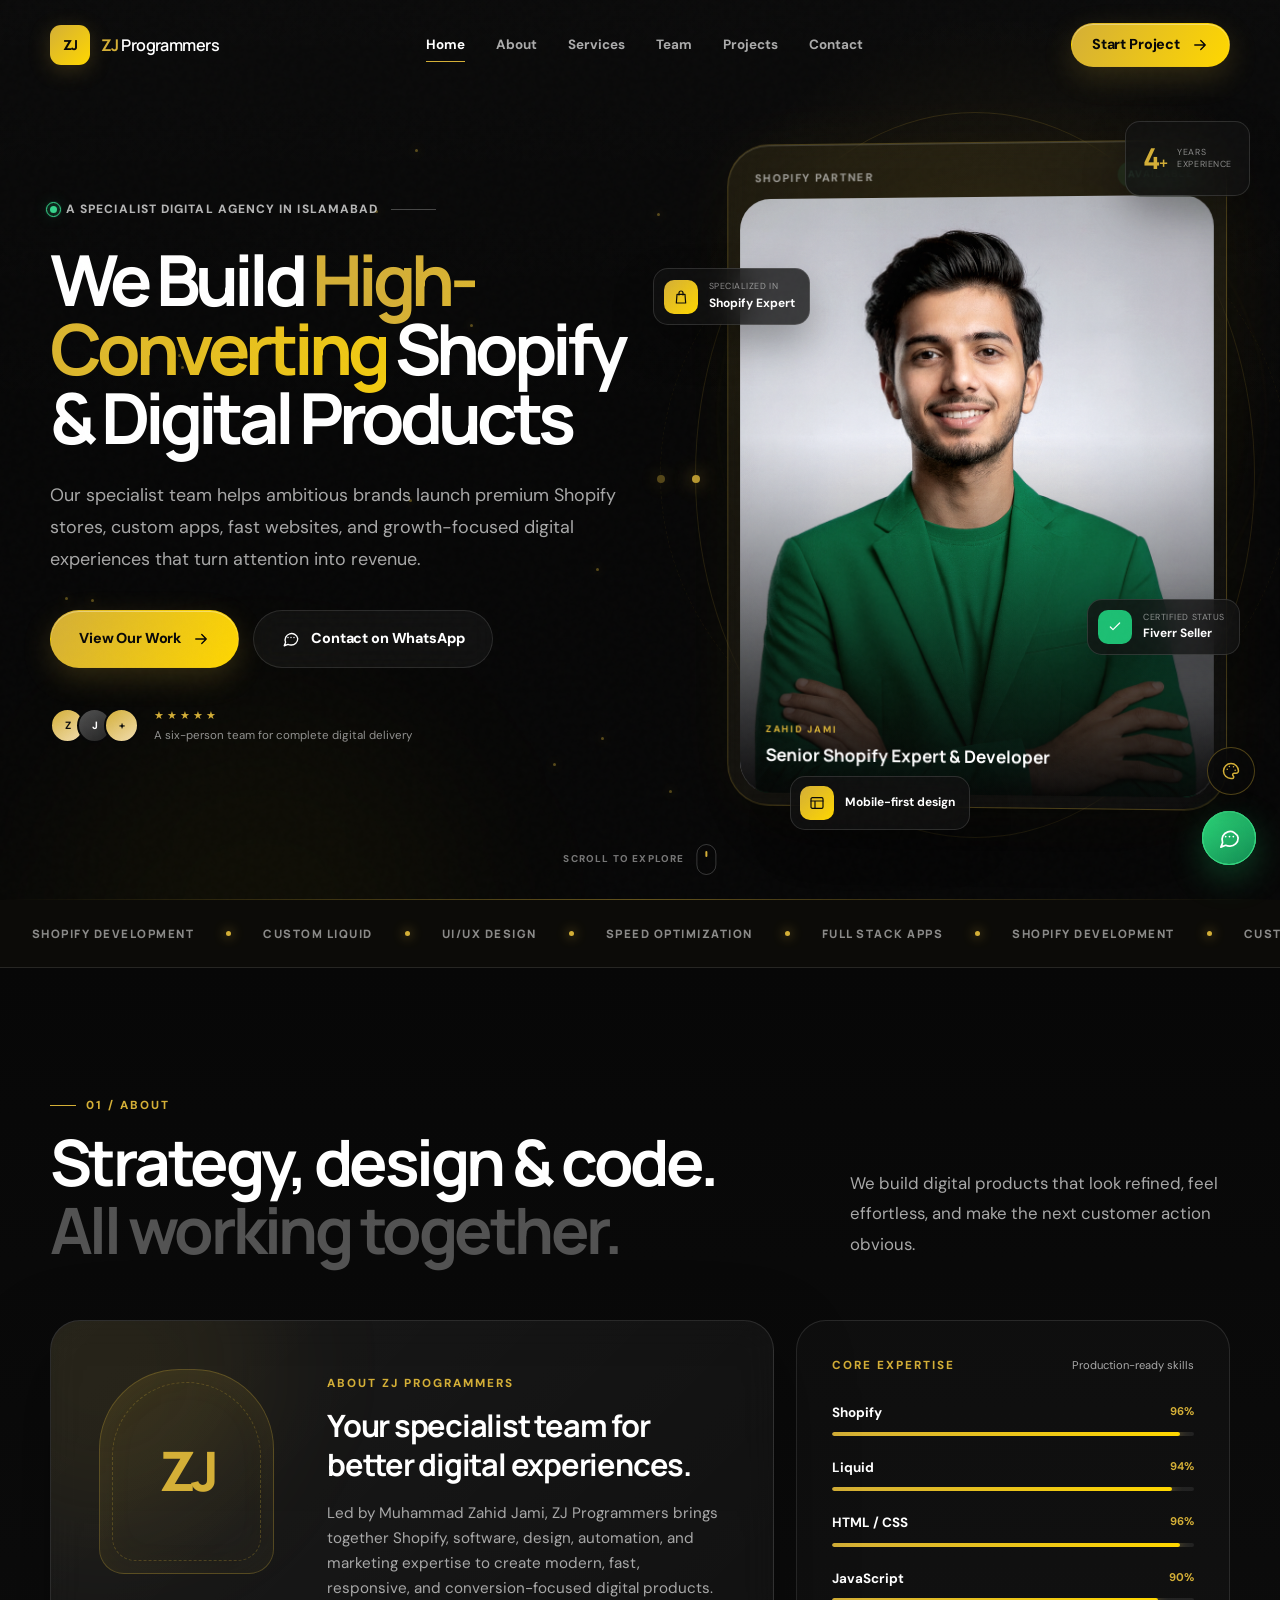
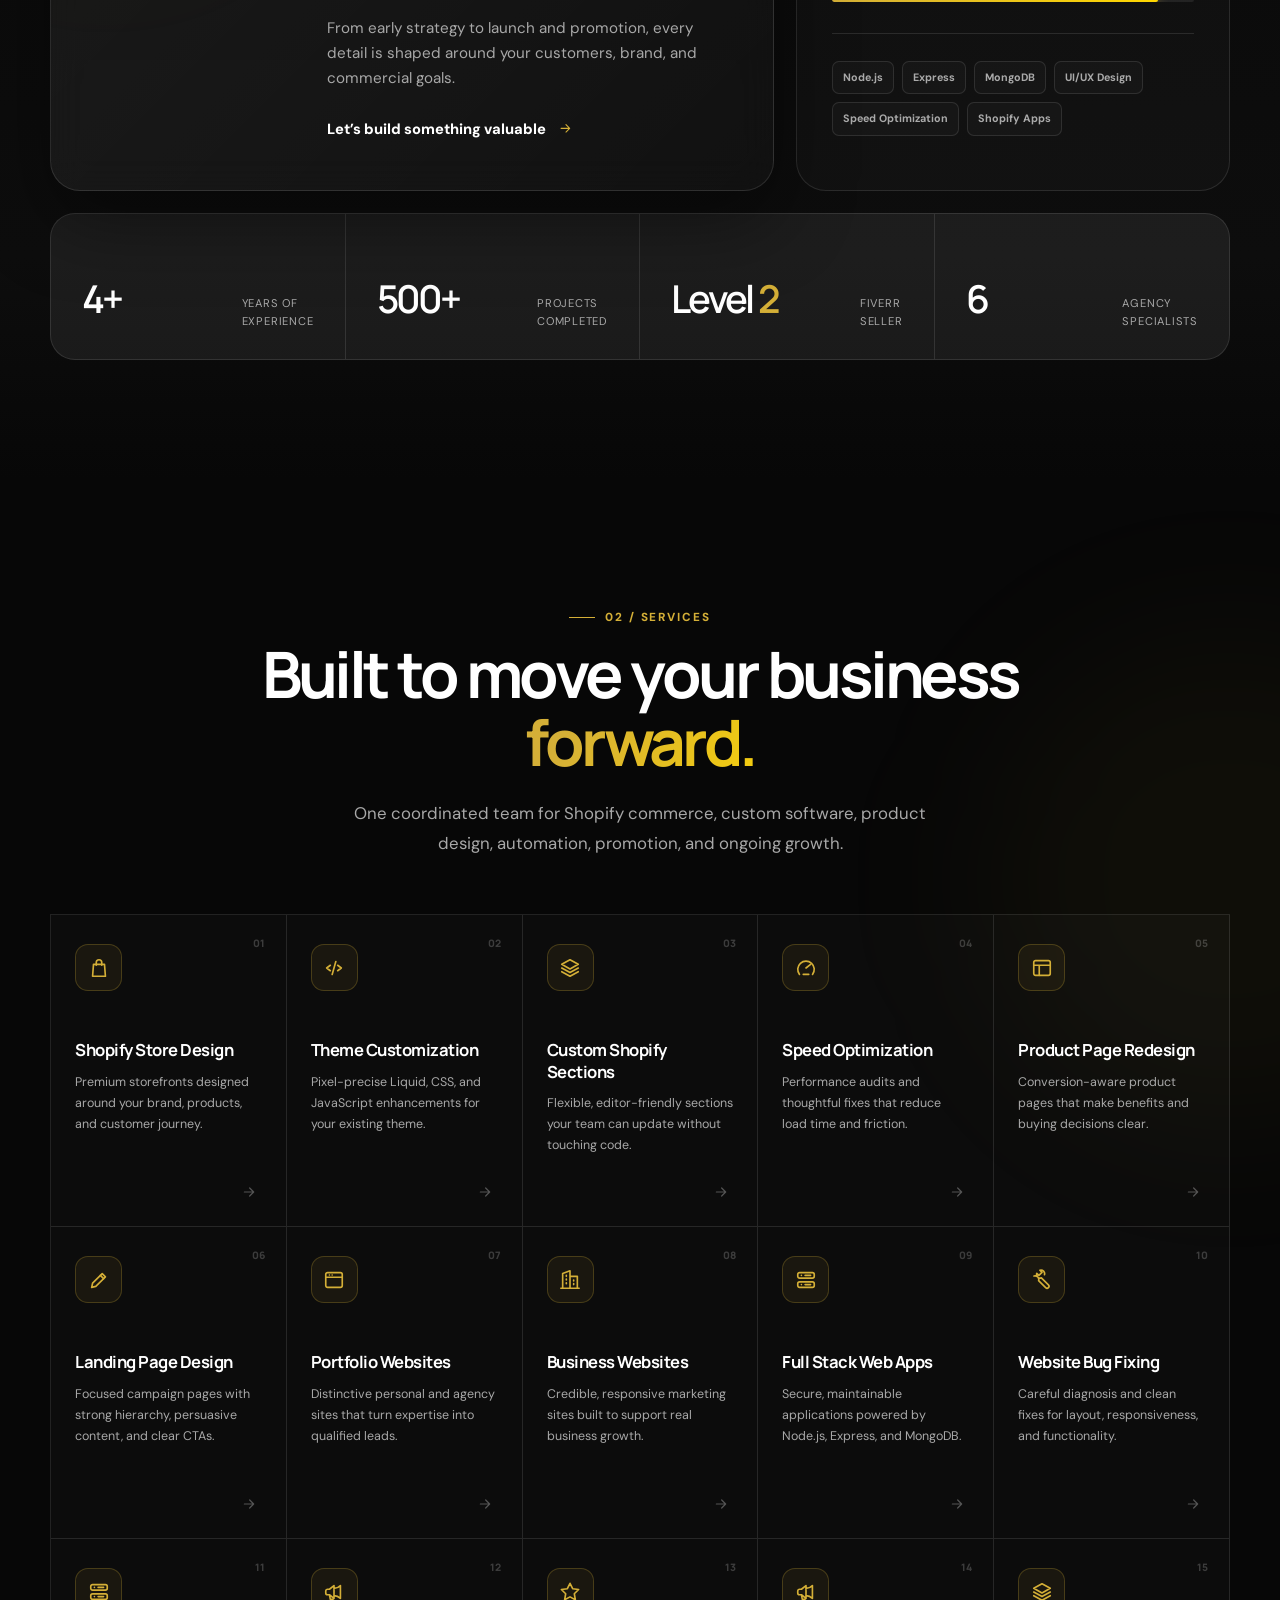
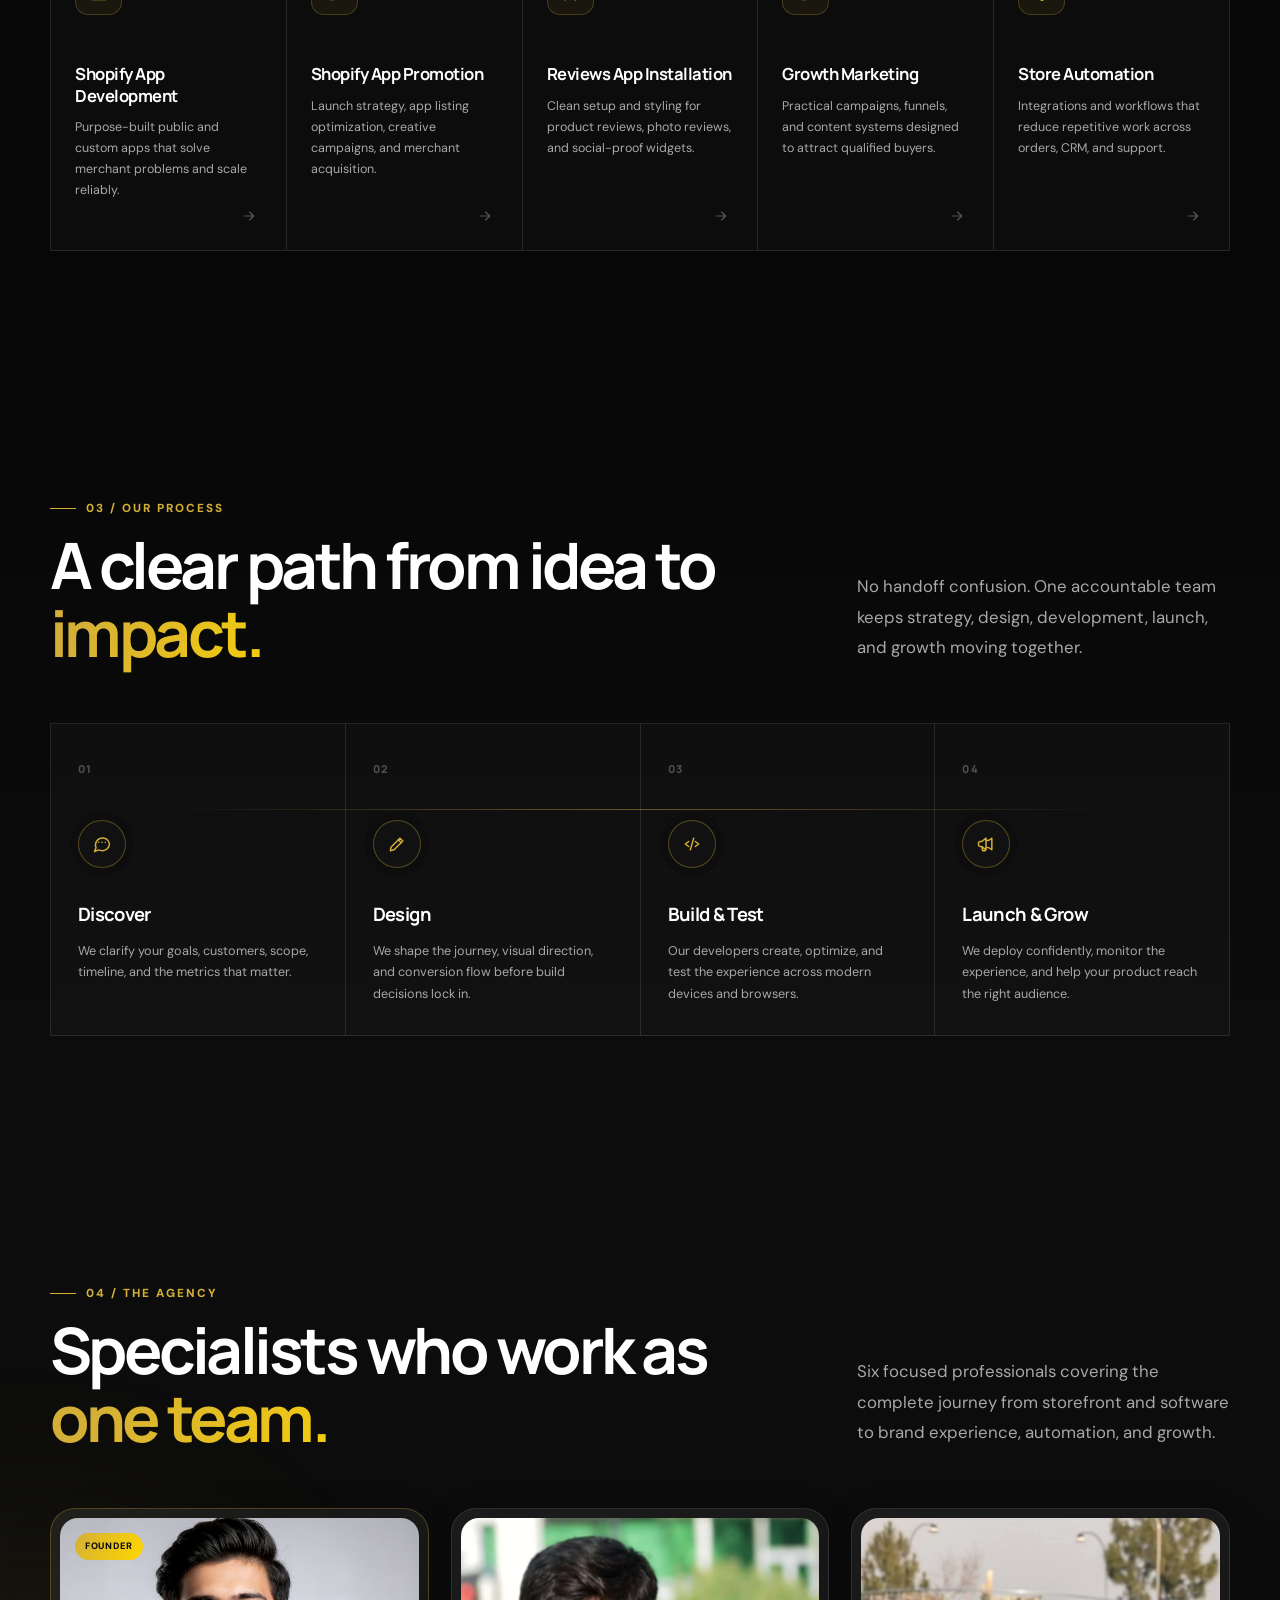
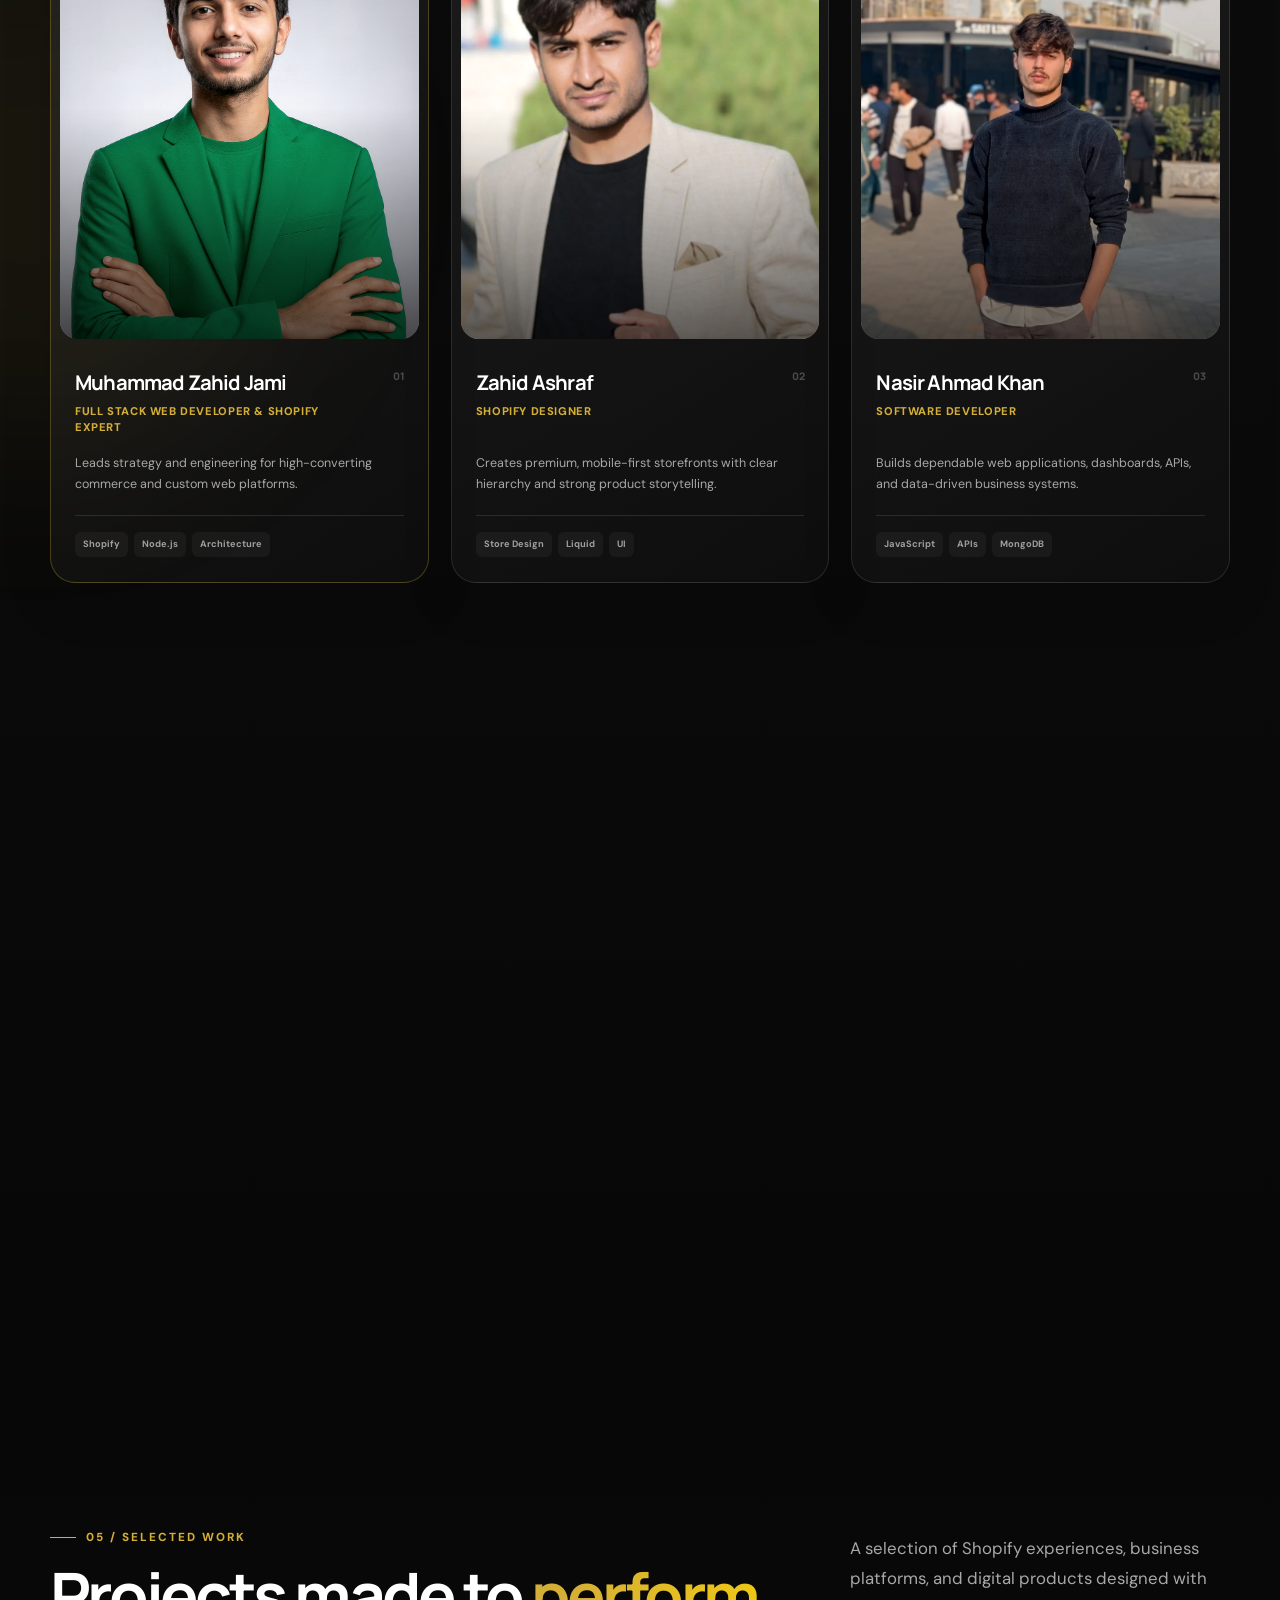
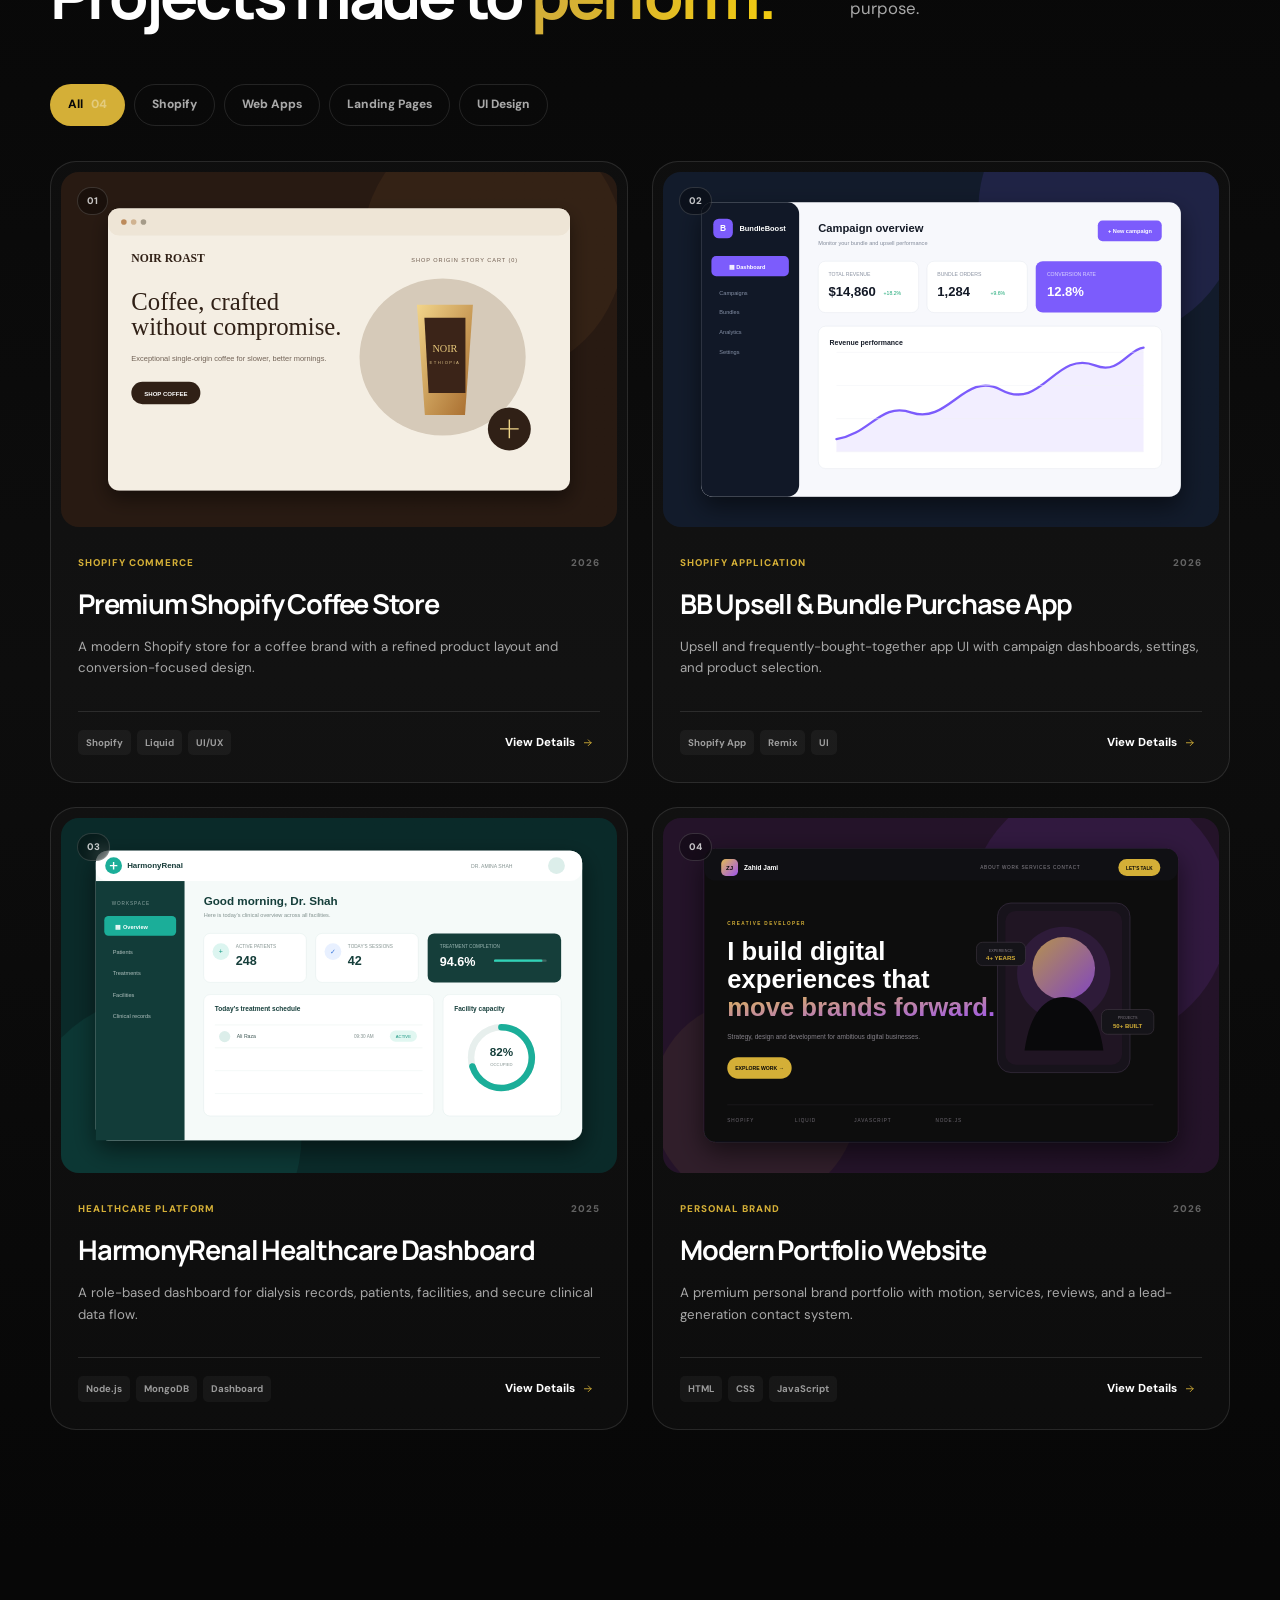
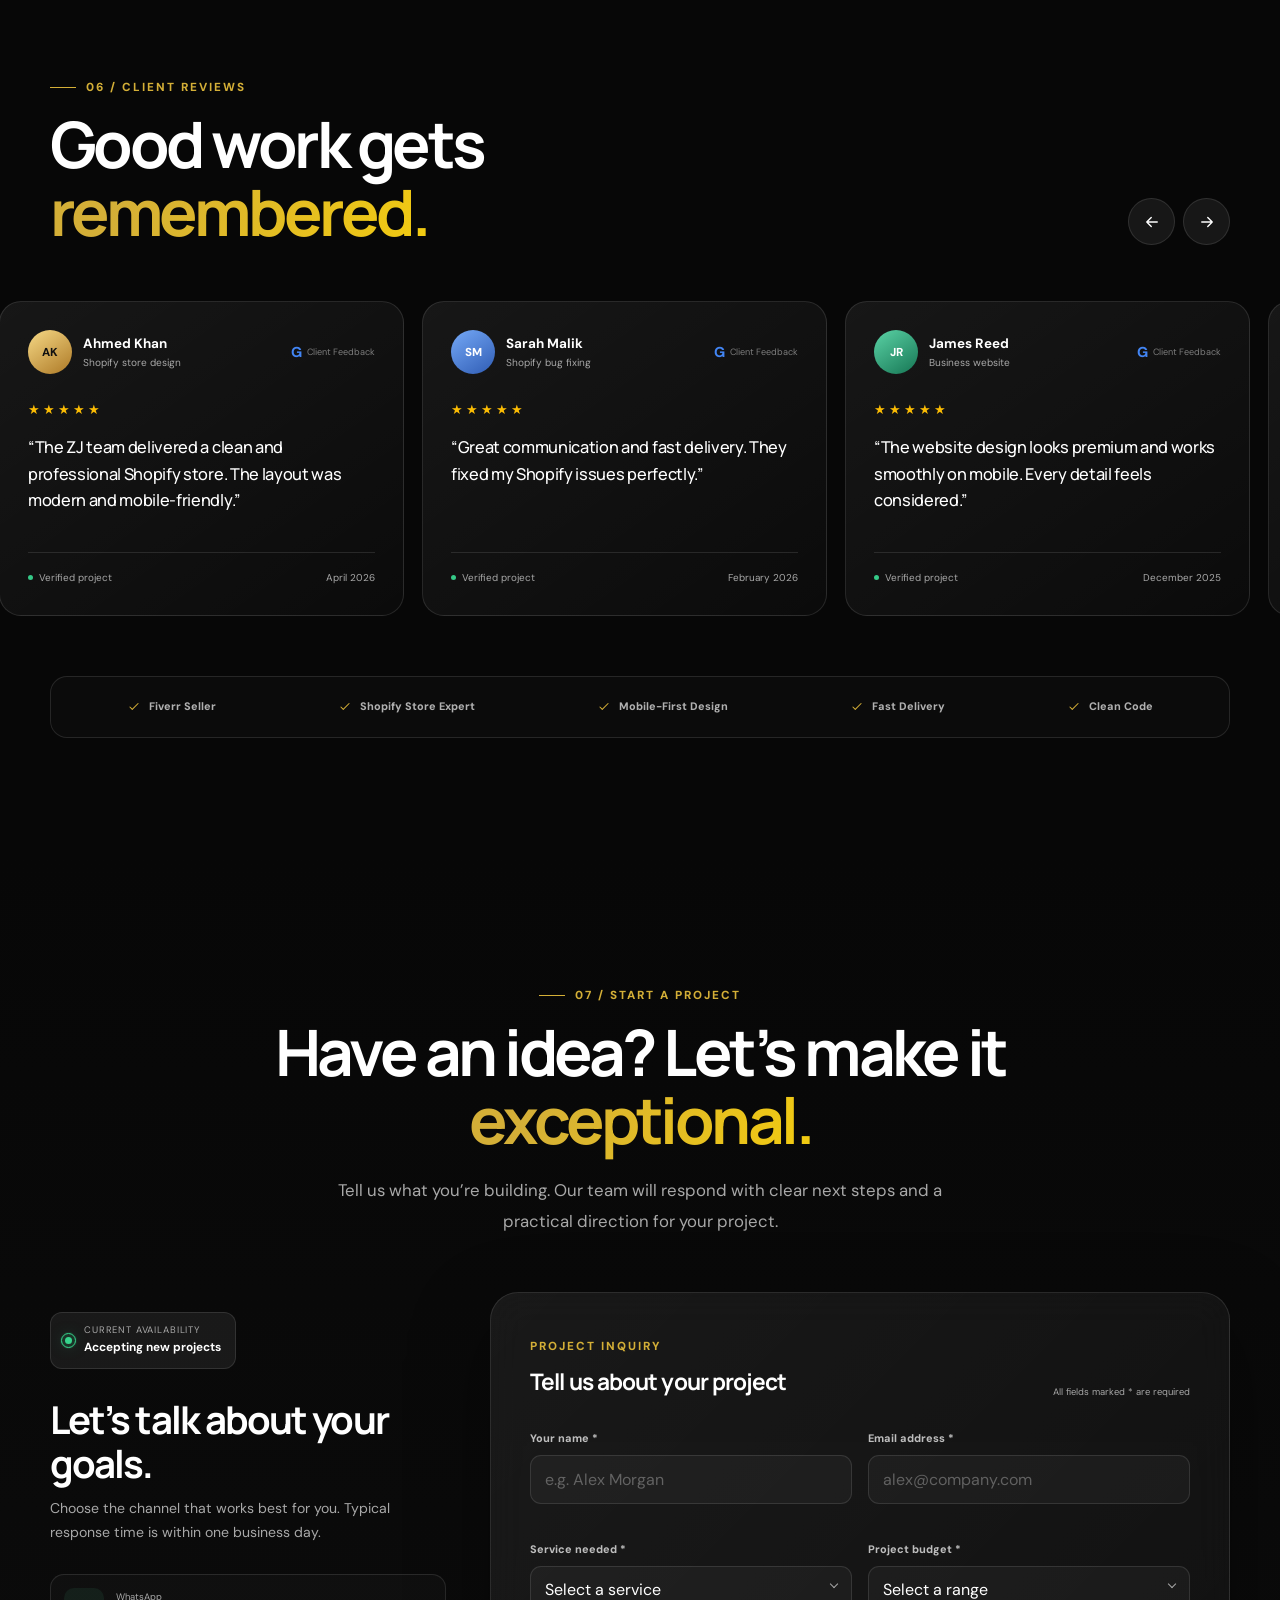
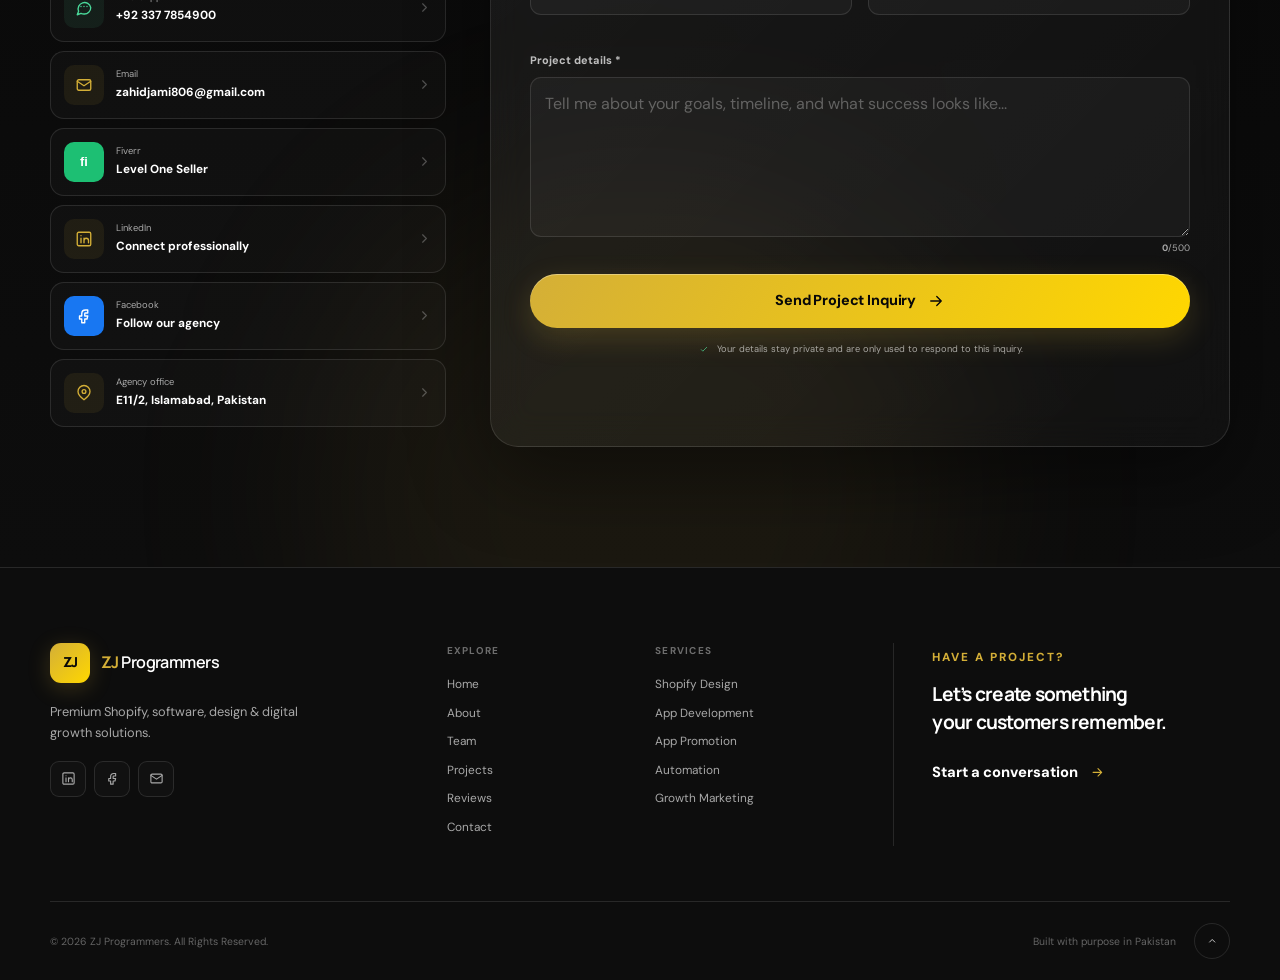
==== commit 80b05e14: "Update image paths to remove 'assets/images/' prefix" ====
--- a/index.html
+++ b/index.html
@@ -108,7 +108,7 @@
             <div class="portrait-topline"><span>Shopify partner</span><span class="online-pill">Available</span></div>
             <div class="portrait-frame">
               <!-- Replace assets/images/zahid-profile.jpg with your real portrait. -->
-              <img id="heroPortrait" src="assets/image/main.png" data-fallback="assets/images/main.png" onerror="this.onerror=null;this.src=this.dataset.fallback" alt="Professional robotic portrait representing Muhammad Zahid Jami">
+              <img id="heroPortrait" src="main.png" data-fallback="assets/images/main.png" onerror="this.onerror=null;this.src=this.dataset.fallback" alt="Professional robotic portrait representing Muhammad Zahid Jami">
               <div class="portrait-gradient"></div>
               <div class="portrait-caption"><span>ZAHID JAMI</span><strong> Senior Shopify Expert &amp; Developer</strong></div>
             </div>
@@ -224,27 +224,27 @@
         </div>
         <div class="team-grid">
           <article class="team-card founder reveal">
-            <div class="team-image"><img src="assets/images/main.png" alt="Professional robotic portrait representing Muhammad Zahid Jami" loading="lazy" decoding="async"><span class="team-status">Founder</span></div>
+            <div class="team-image"><img src="main.png" alt="Professional robotic portrait representing Muhammad Zahid Jami" loading="lazy" decoding="async"><span class="team-status">Founder</span></div>
             <div class="team-copy"><span class="team-index">01</span><h3>Muhammad Zahid Jami</h3><p class="team-role">Full Stack Web Developer &amp; Shopify Expert</p><p>Leads strategy and engineering for high-converting commerce and custom web platforms.</p><div class="team-tags"><span>Shopify</span><span>Node.js</span><span>Architecture</span></div></div>
           </article>
           <article class="team-card reveal" data-delay="60">
-            <div class="team-image"><img src="assets/images/zz.jpeg" alt="Professional robotic portrait representing Zahid Ashraf" loading="lazy" decoding="async"></div>
+            <div class="team-image"><img src="zz.jpeg" alt="Professional robotic portrait representing Zahid Ashraf" loading="lazy" decoding="async"></div>
             <div class="team-copy"><span class="team-index">02</span><h3>Zahid Ashraf</h3><p class="team-role">Shopify Designer</p><p>Creates premium, mobile-first storefronts with clear hierarchy and strong product storytelling.</p><div class="team-tags"><span>Store Design</span><span>Liquid</span><span>UI</span></div></div>
           </article>
           <article class="team-card reveal" data-delay="120">
-            <div class="team-image"><img src="assets/images/nn.jpeg" alt="Professional robotic portrait representing Nasir Ahmad Khan" loading="lazy" decoding="async"></div>
+            <div class="team-image"><img src="nn.jpeg" alt="Professional robotic portrait representing Nasir Ahmad Khan" loading="lazy" decoding="async"></div>
             <div class="team-copy"><span class="team-index">03</span><h3>Nasir Ahmad Khan</h3><p class="team-role">Software Developer</p><p>Builds dependable web applications, dashboards, APIs, and data-driven business systems.</p><div class="team-tags"><span>JavaScript</span><span>APIs</span><span>MongoDB</span></div></div>
           </article>
           <article class="team-card reveal">
-            <div class="team-image"><img src="assets/images/ss.jpeg" alt="Professional robotic portrait representing Shahzad Ali" loading="lazy" decoding="async"></div>
+            <div class="team-image"><img src="ss.jpeg" alt="Professional robotic portrait representing Shahzad Ali" loading="lazy" decoding="async"></div>
             <div class="team-copy"><span class="team-index">04</span><h3>Shahzad Ali</h3><p class="team-role">Digital Marketer</p><p>Plans focused campaigns, launch messaging, funnels, and growth experiments that earn attention.</p><div class="team-tags"><span>Campaigns</span><span>SEO</span><span>Growth</span></div></div>
           </article>
           <article class="team-card reveal" data-delay="60">
-            <div class="team-image"><img src="assets/images/team-areeba-noor.webp" alt="Professional robotic portrait representing Areeba Noor" loading="lazy" decoding="async"></div>
+            <div class="team-image"><img src="team-areeba-noor.webp" alt="Professional robotic portrait representing Areeba Noor" loading="lazy" decoding="async"></div>
             <div class="team-copy"><span class="team-index">05</span><h3>Areeba Noor</h3><p class="team-role">UI/UX &amp; Brand Designer</p><p>Turns complex ideas into intuitive interfaces and cohesive visual systems customers remember.</p><div class="team-tags"><span>UX Research</span><span>UI Design</span><span>Branding</span></div></div>
           </article>
           <article class="team-card reveal" data-delay="120">
-            <div class="team-image"><img src="assets/images/team-hamza-qureshi.webp" alt="Professional robotic portrait representing Hamza Qureshi" loading="lazy" decoding="async"></div>
+            <div class="team-image"><img src="team-hamza-qureshi.webp" alt="Professional robotic portrait representing Hamza Qureshi" loading="lazy" decoding="async"></div>
             <div class="team-copy"><span class="team-index">06</span><h3>Hamza Qureshi</h3><p class="team-role">Shopify App &amp; Automation Specialist</p><p>Connects apps and workflows to remove repetitive work and improve store operations.</p><div class="team-tags"><span>Apps</span><span>Automation</span><span>Integrations</span></div></div>
           </article>
         </div>
@@ -269,19 +269,19 @@
         <!-- Edit, duplicate, or remove project-card articles to update the portfolio. -->
         <div class="projects-grid">
           <article class="project-card reveal" data-category="shopify ui" data-project="coffee">
-            <div class="project-image"><img src="assets/images/project-coffee.svg" alt="Luxury coffee Shopify store interface mockup"><span class="project-index">01</span><div class="project-overlay"><button type="button" class="project-open" aria-label="View Premium Shopify Coffee Store details"><svg><use href="#icon-arrow"/></svg></button></div></div>
+            <div class="project-image"><img src="project-coffee.svg" alt="Luxury coffee Shopify store interface mockup"><span class="project-index">01</span><div class="project-overlay"><button type="button" class="project-open" aria-label="View Premium Shopify Coffee Store details"><svg><use href="#icon-arrow"/></svg></button></div></div>
             <div class="project-content"><div class="project-meta"><span>Shopify commerce</span><span>2026</span></div><h3>Premium Shopify Coffee Store</h3><p>A modern Shopify store for a coffee brand with a refined product layout and conversion-focused design.</p><div class="project-footer"><div class="tags"><span>Shopify</span><span>Liquid</span><span>UI/UX</span></div><button class="view-details" type="button">View Details <svg><use href="#icon-arrow"/></svg></button></div></div>
           </article>
           <article class="project-card reveal" data-delay="80" data-category="shopify apps ui" data-project="bundle">
-            <div class="project-image"><img src="assets/images/project-bundle.svg" alt="Upsell and bundle Shopify application dashboard mockup"><span class="project-index">02</span><div class="project-overlay"><button type="button" class="project-open" aria-label="View BB Upsell and Bundle Purchase App details"><svg><use href="#icon-arrow"/></svg></button></div></div>
+            <div class="project-image"><img src="project-bundle.svg" alt="Upsell and bundle Shopify application dashboard mockup"><span class="project-index">02</span><div class="project-overlay"><button type="button" class="project-open" aria-label="View BB Upsell and Bundle Purchase App details"><svg><use href="#icon-arrow"/></svg></button></div></div>
             <div class="project-content"><div class="project-meta"><span>Shopify application</span><span>2026</span></div><h3>BB Upsell &amp; Bundle Purchase App</h3><p>Upsell and frequently-bought-together app UI with campaign dashboards, settings, and product selection.</p><div class="project-footer"><div class="tags"><span>Shopify App</span><span>Remix</span><span>UI</span></div><button class="view-details" type="button">View Details <svg><use href="#icon-arrow"/></svg></button></div></div>
           </article>
           <article class="project-card reveal" data-category="apps ui" data-project="healthcare">
-            <div class="project-image"><img src="assets/images/project-healthcare.svg" alt="Healthcare records dashboard interface mockup"><span class="project-index">03</span><div class="project-overlay"><button type="button" class="project-open" aria-label="View HarmonyRenal Healthcare Dashboard details"><svg><use href="#icon-arrow"/></svg></button></div></div>
+            <div class="project-image"><img src="project-healthcare.svg" alt="Healthcare records dashboard interface mockup"><span class="project-index">03</span><div class="project-overlay"><button type="button" class="project-open" aria-label="View HarmonyRenal Healthcare Dashboard details"><svg><use href="#icon-arrow"/></svg></button></div></div>
             <div class="project-content"><div class="project-meta"><span>Healthcare platform</span><span>2025</span></div><h3>HarmonyRenal Healthcare Dashboard</h3><p>A role-based dashboard for dialysis records, patients, facilities, and secure clinical data flow.</p><div class="project-footer"><div class="tags"><span>Node.js</span><span>MongoDB</span><span>Dashboard</span></div><button class="view-details" type="button">View Details <svg><use href="#icon-arrow"/></svg></button></div></div>
           </article>
           <article class="project-card reveal" data-delay="80" data-category="landing ui" data-project="portfolio">
-            <div class="project-image"><img src="assets/images/project-portfolio.svg" alt="Modern animated developer portfolio interface mockup"><span class="project-index">04</span><div class="project-overlay"><button type="button" class="project-open" aria-label="View Modern Portfolio Website details"><svg><use href="#icon-arrow"/></svg></button></div></div>
+            <div class="project-image"><img src="project-portfolio.svg" alt="Modern animated developer portfolio interface mockup"><span class="project-index">04</span><div class="project-overlay"><button type="button" class="project-open" aria-label="View Modern Portfolio Website details"><svg><use href="#icon-arrow"/></svg></button></div></div>
             <div class="project-content"><div class="project-meta"><span>Personal brand</span><span>2026</span></div><h3>Modern Portfolio Website</h3><p>A premium personal brand portfolio with motion, services, reviews, and a lead-generation contact system.</p><div class="project-footer"><div class="tags"><span>HTML</span><span>CSS</span><span>JavaScript</span></div><button class="view-details" type="button">View Details <svg><use href="#icon-arrow"/></svg></button></div></div>
           </article>
         </div>
@@ -312,7 +312,7 @@
 
       <div class="container">
         <div class="trust-row reveal" aria-label="Service trust badges">
-          <span><svg><use href="#icon-check"/></svg> Fiverr Level One Seller</span>
+          <span><svg><use href="#icon-check"/></svg> Fiverr Seller</span>
           <span><svg><use href="#icon-check"/></svg> Shopify Store Expert</span>
           <span><svg><use href="#icon-check"/></svg> Mobile-First Design</span>
           <span><svg><use href="#icon-check"/></svg> Fast Delivery</span>
@@ -337,7 +337,7 @@
             <p>Choose the channel that works best for you. Typical response time is within one business day.</p>
             <div class="contact-cards">
               <a href="https://wa.me/923377854900" target="_blank" rel="noopener"><span class="contact-icon whatsapp-icon"><svg><use href="#icon-message"/></svg></span><span><small>WhatsApp</small><strong>+92 337 7854900</strong></span><svg class="contact-arrow"><use href="#icon-chevron"/></svg></a>
-              <a href="mailto:hello@zjprogrammers.com"><span class="contact-icon"><svg><use href="#icon-mail"/></svg></span><span><small>Email</small><strong>hello@zjprogrammers.com</strong></span><svg class="contact-arrow"><use href="#icon-chevron"/></svg></a>
+              <a href="mailto:hello@zjprogrammers.com"><span class="contact-icon"><svg><use href="#icon-mail"/></svg></span><span><small>Email</small><strong>zahidjami806@gmail.com</strong></span><svg class="contact-arrow"><use href="#icon-chevron"/></svg></a>
               <a href="https://www.fiverr.com/s/7Y2NXWe?utm_source=CopyLink_Mobile" target="_blank" rel="noopener" aria-label="Zahid Jami on Fiverr"><span class="contact-icon fiverr-icon">fi</span><span><small>Fiverr</small><strong>Level One Seller</strong></span><svg class="contact-arrow"><use href="#icon-chevron"/></svg></a>
               <a href="https://www.linkedin.com/in/muhammad-zahid-jami-436411296" target="_blank" rel="noopener" aria-label="Muhammad Zahid Jami on LinkedIn"><span class="contact-icon"><svg><use href="#icon-linkedin"/></svg></span><span><small>LinkedIn</small><strong>Connect professionally</strong></span><svg class="contact-arrow"><use href="#icon-chevron"/></svg></a>
               <a href="https://www.facebook.com/share/1CmhMczpbv/?mibextid=wwXIfr" target="_blank" rel="noopener" aria-label="ZJ Programmers on Facebook"><span class="contact-icon facebook-icon"><svg><use href="#icon-facebook"/></svg></span><span><small>Facebook</small><strong>Follow our agency</strong></span><svg class="contact-arrow"><use href="#icon-chevron"/></svg></a>
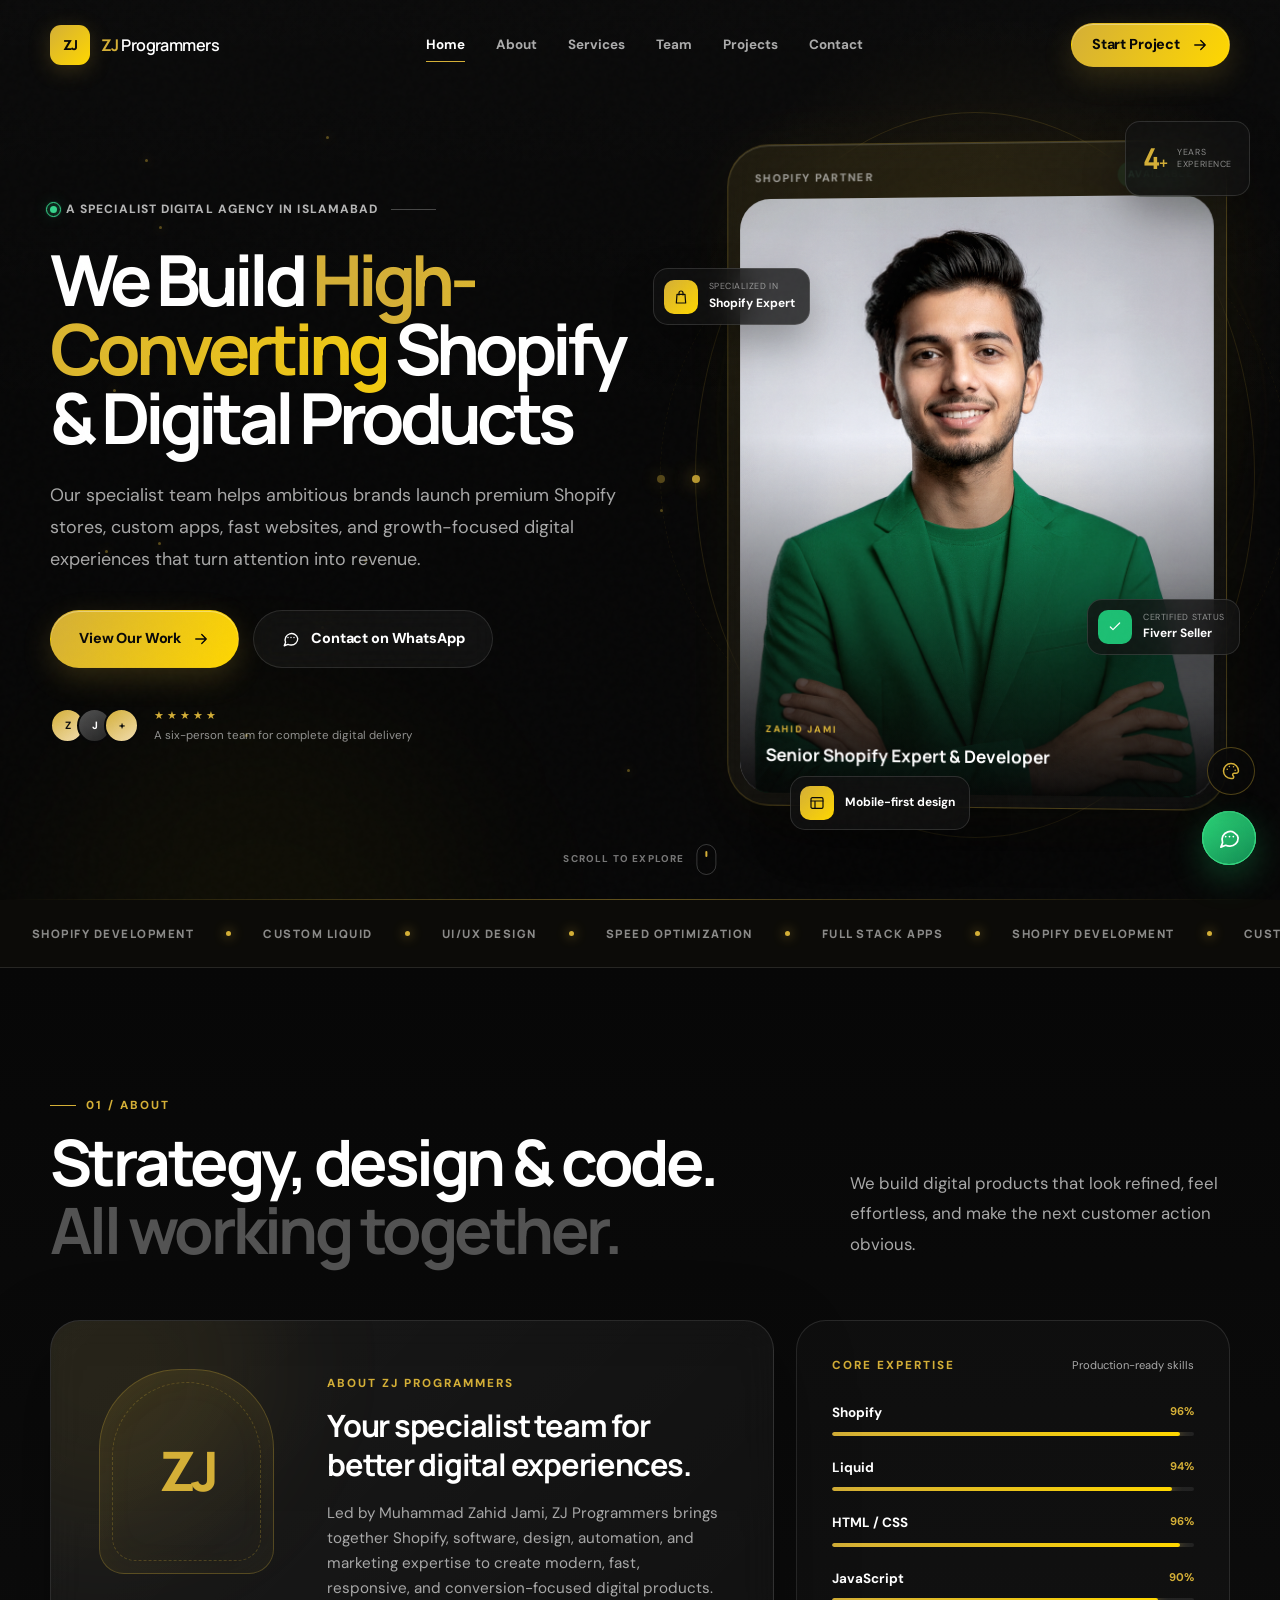
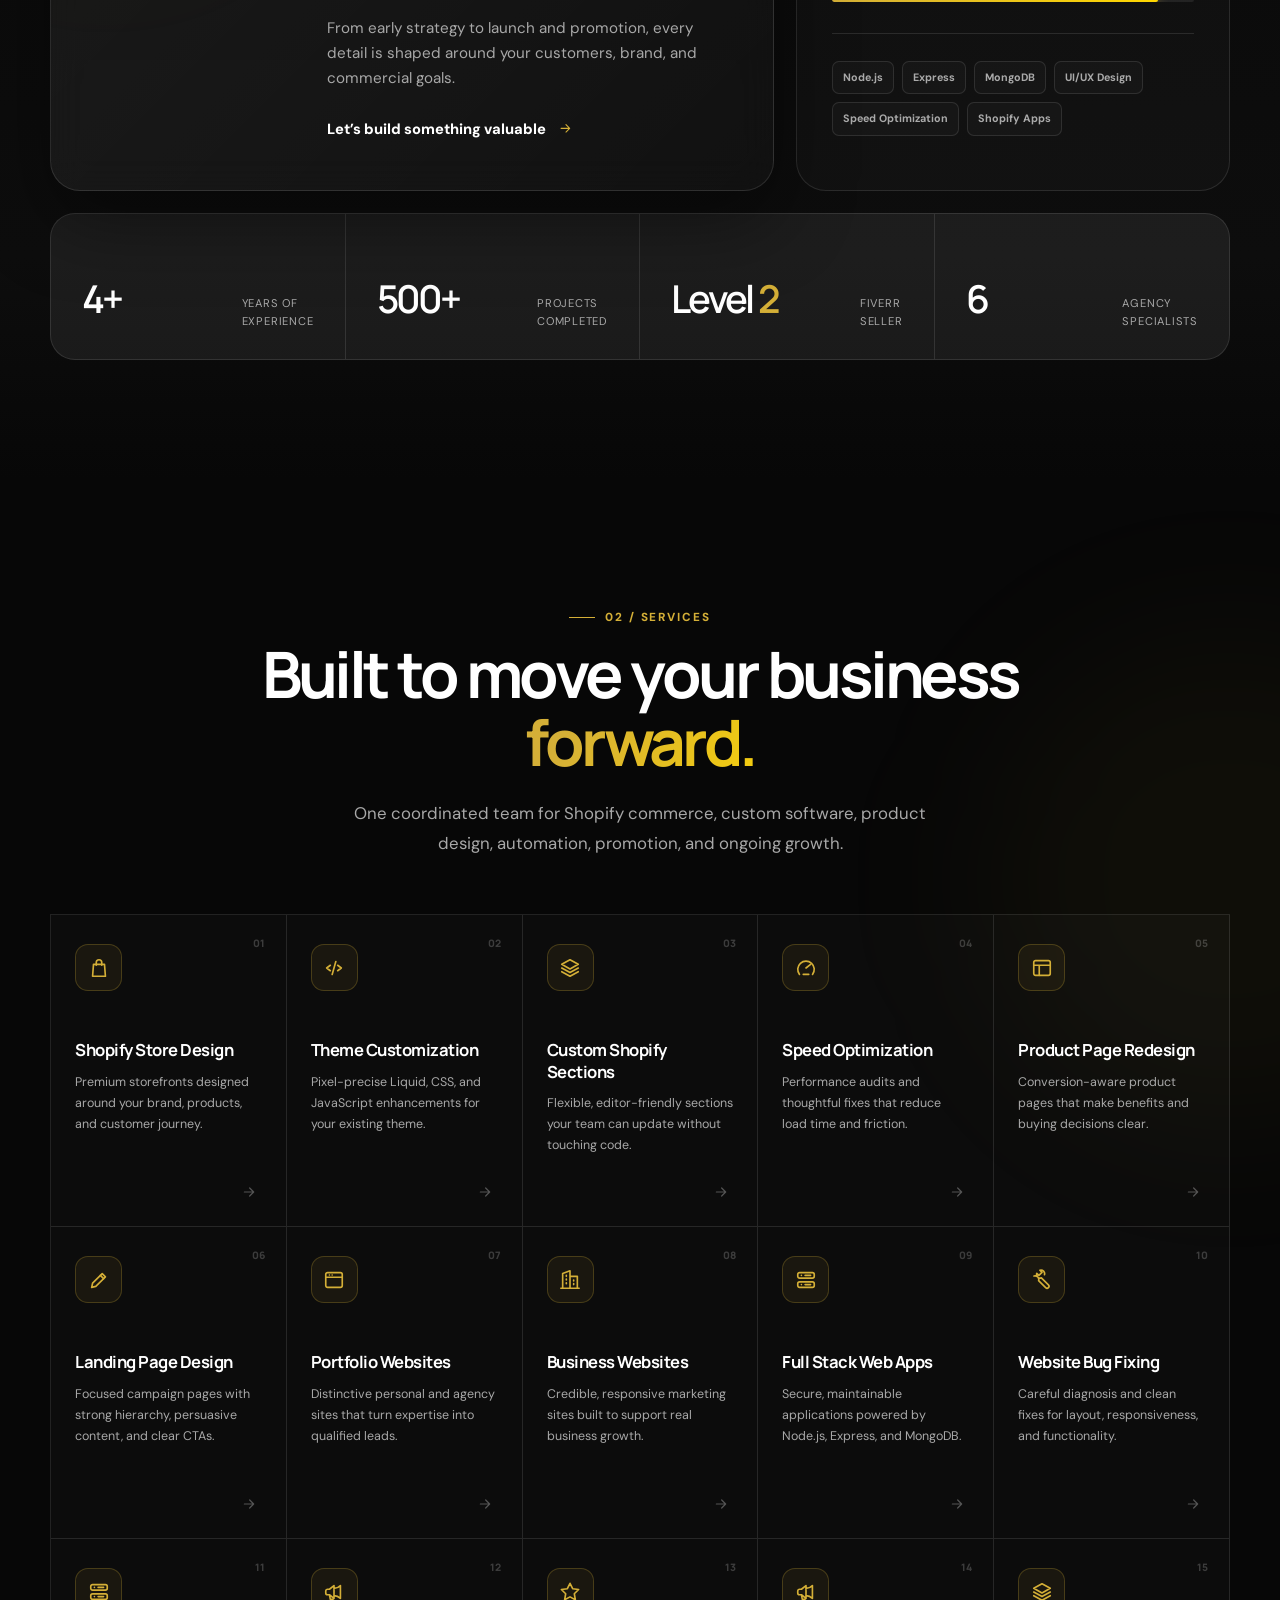
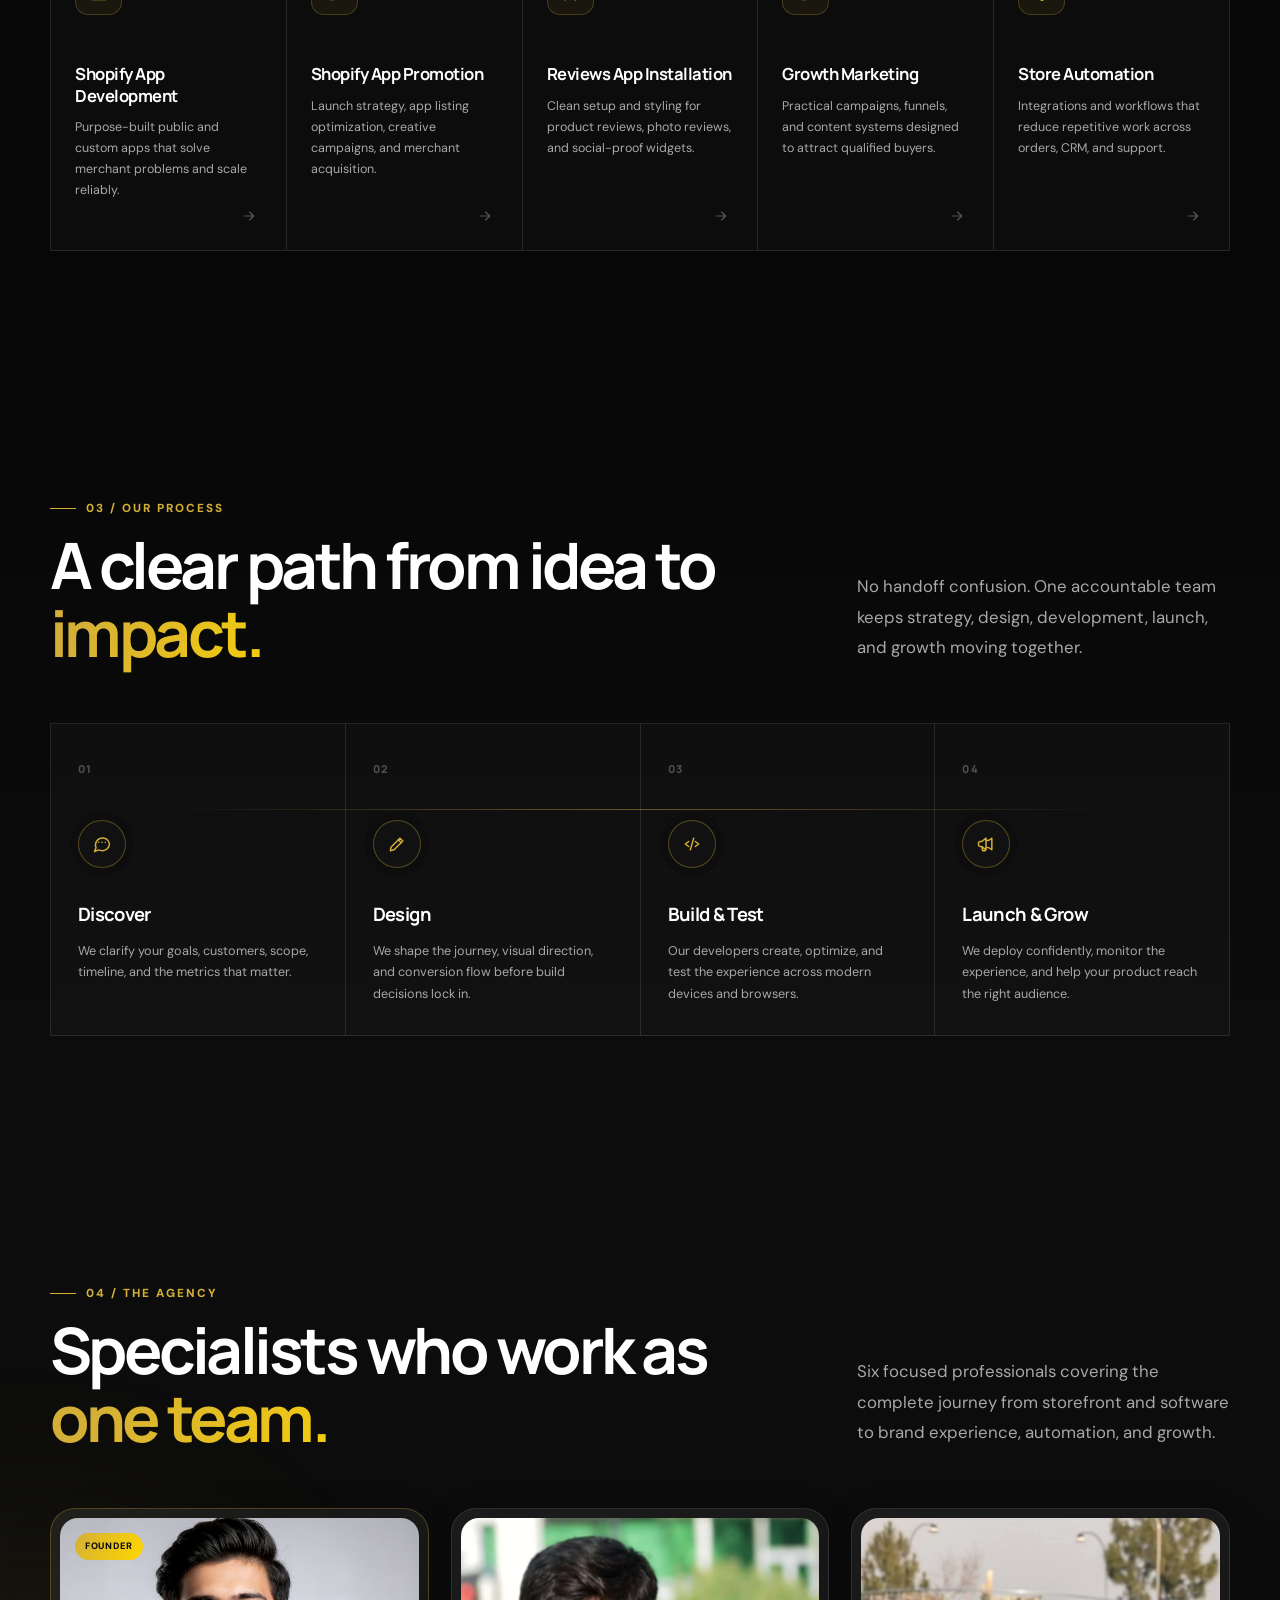
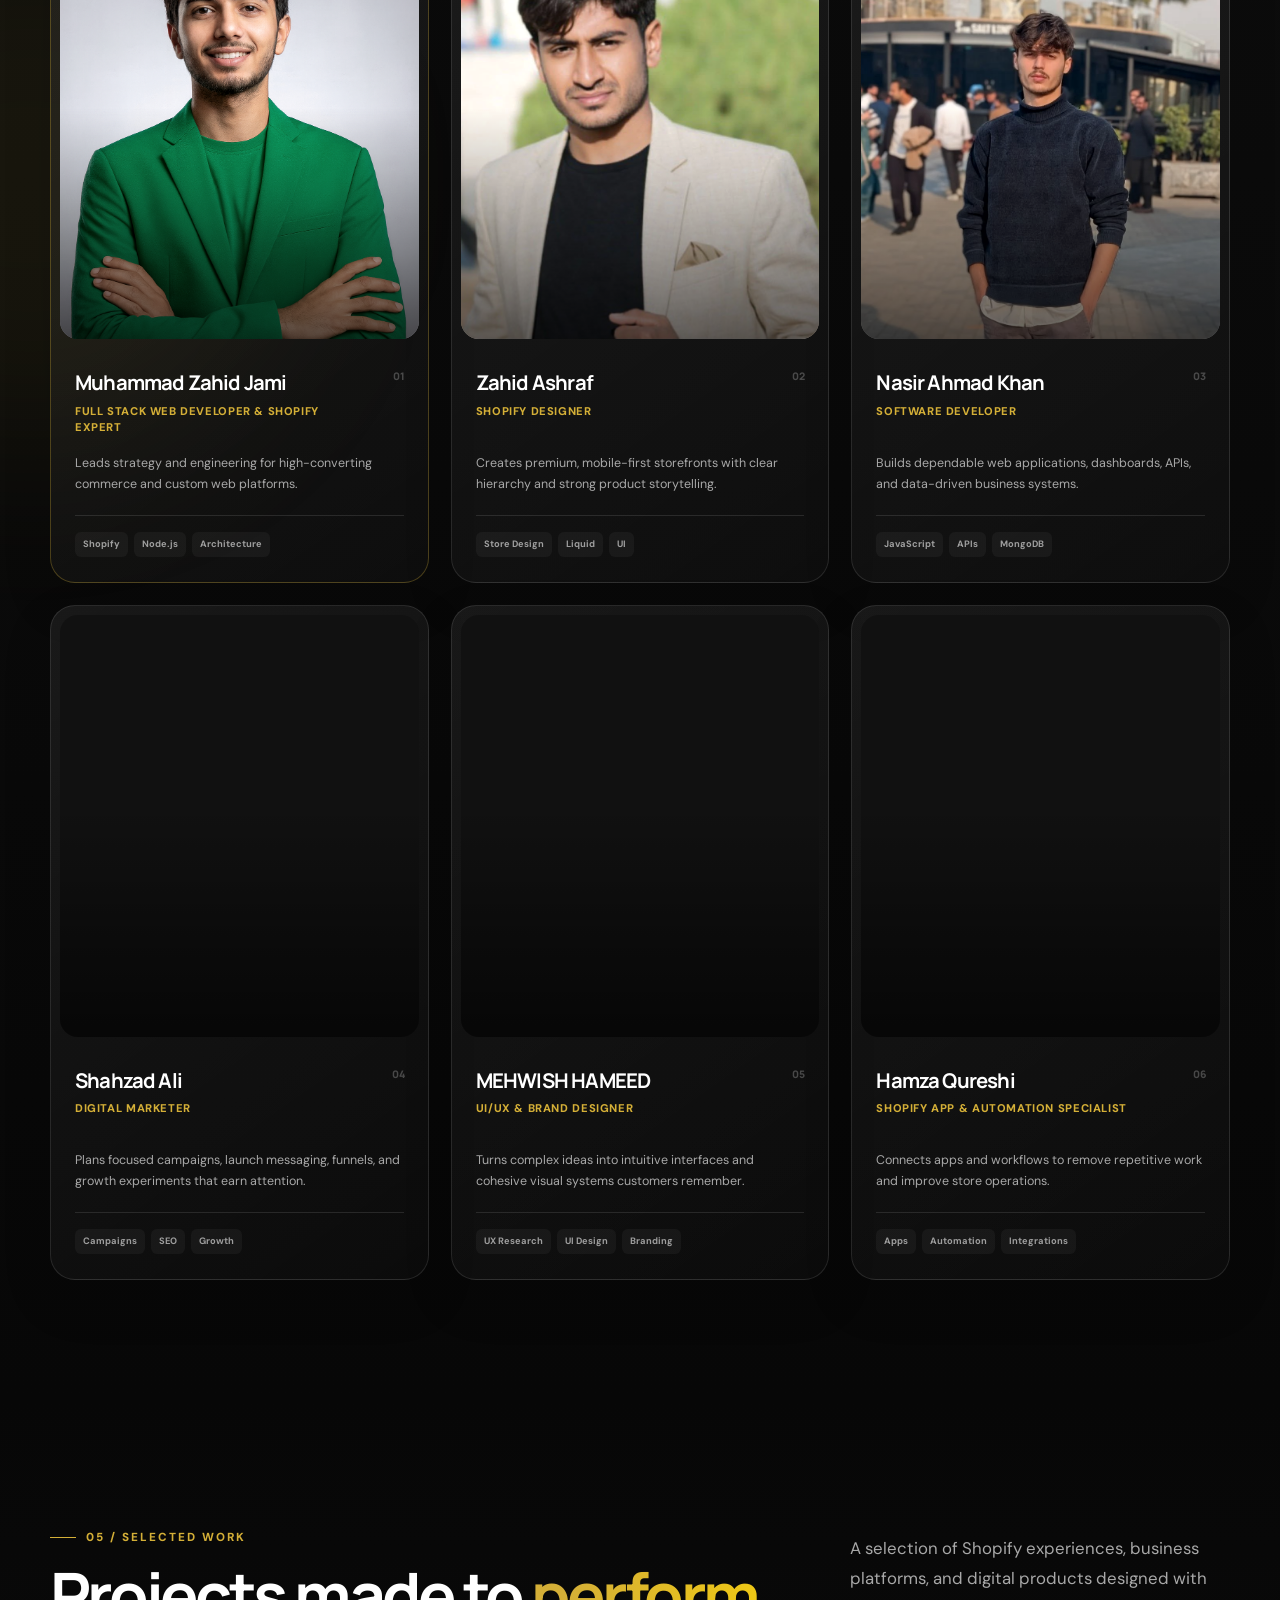
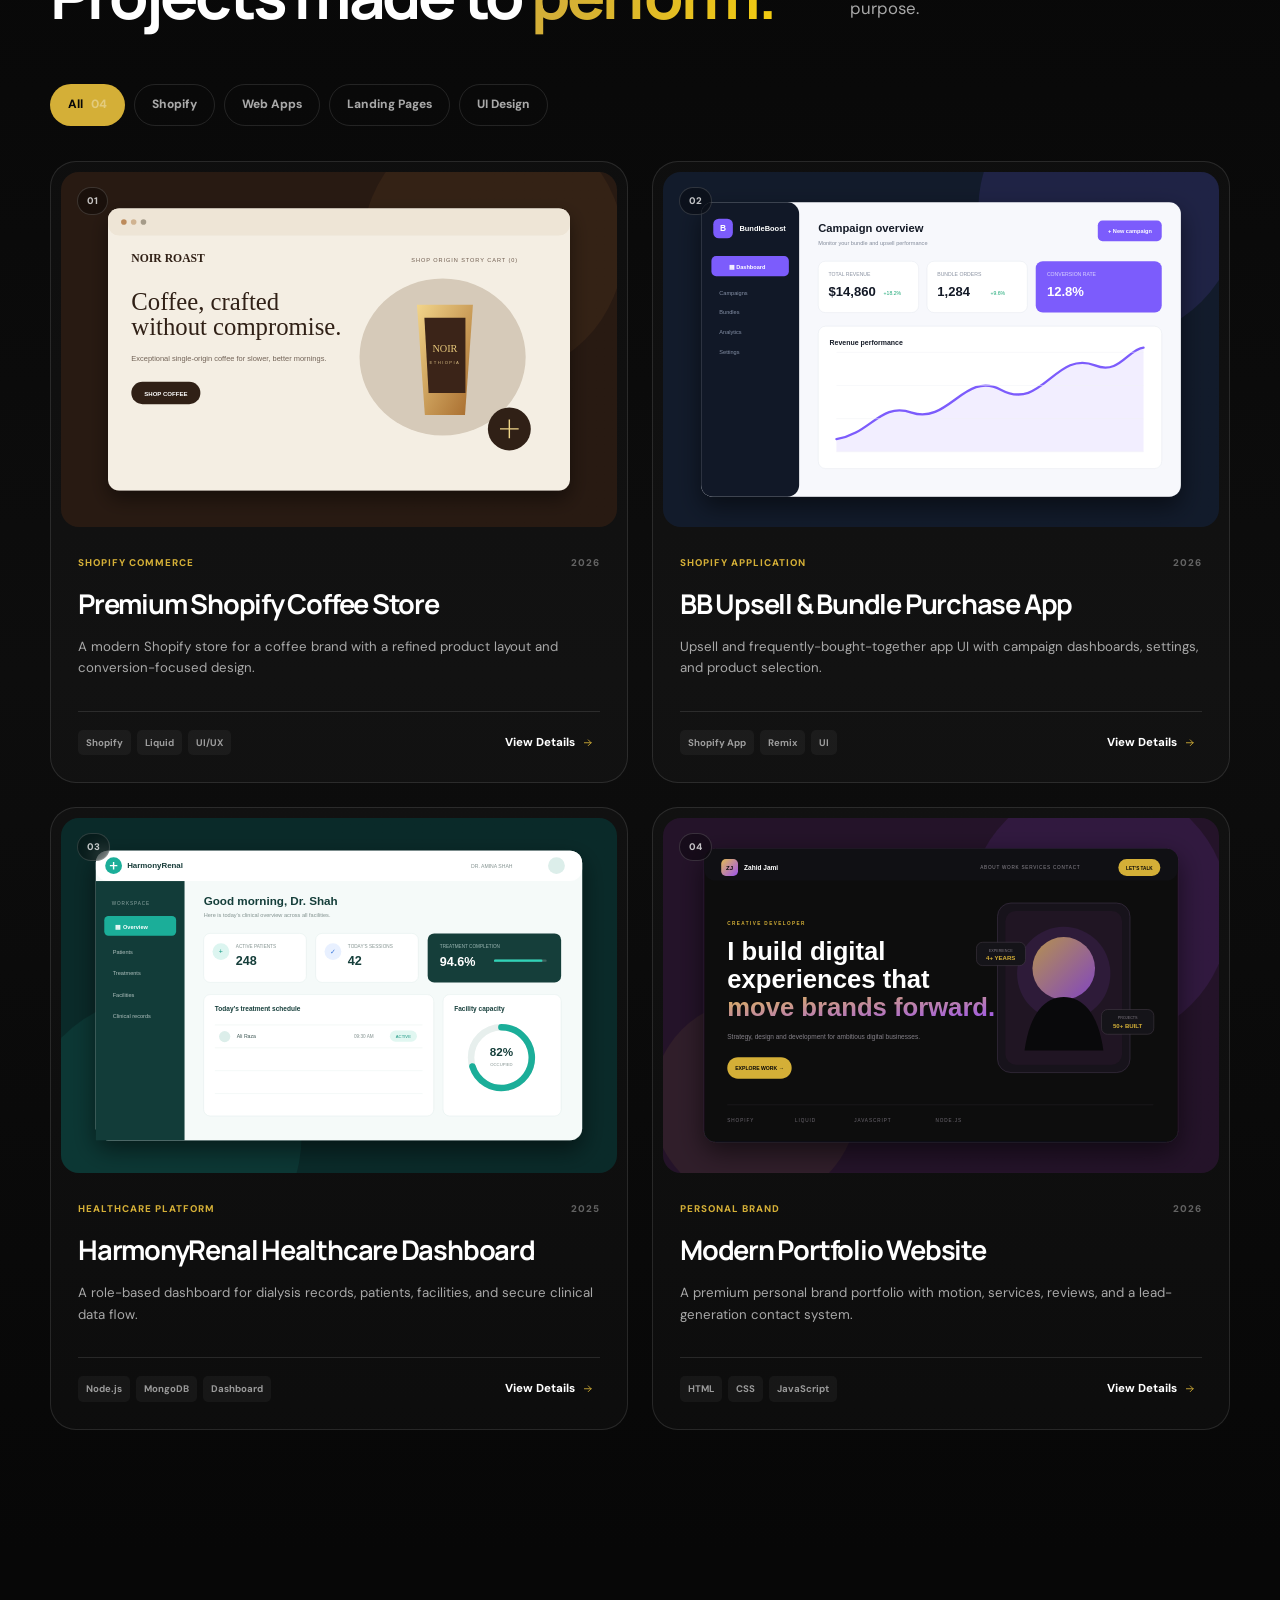
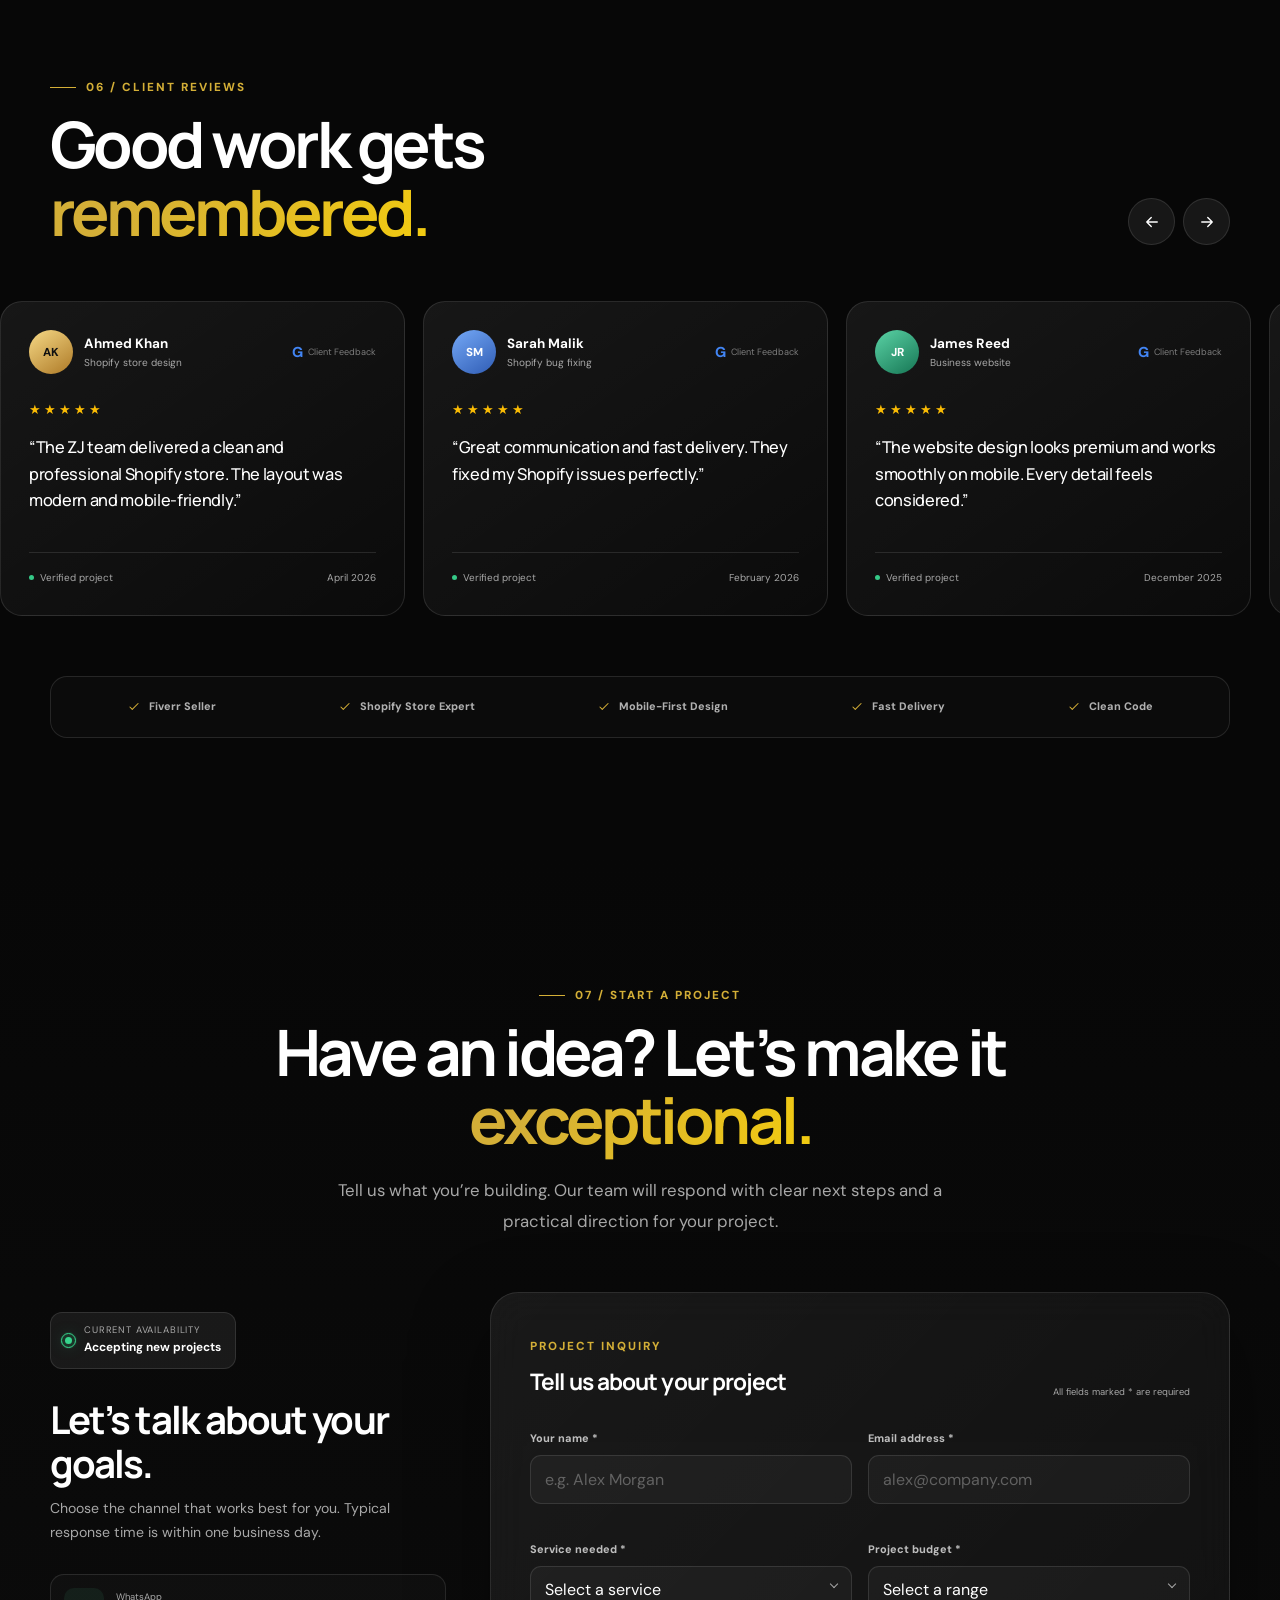
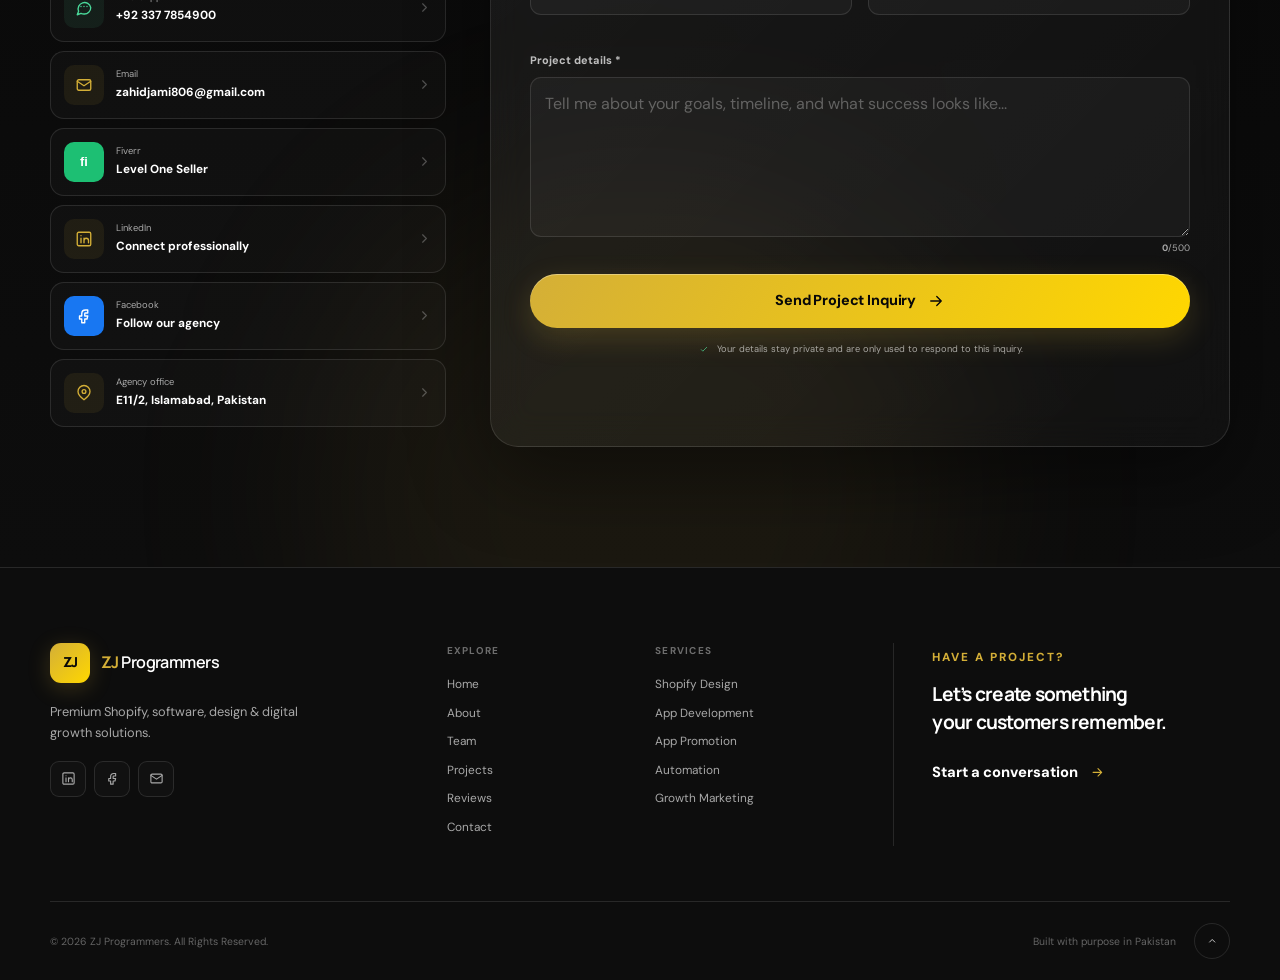
==== commit be940287: "Update team member from Areeba Noor to Mehwish Hameed" ====
--- a/index.html
+++ b/index.html
@@ -241,7 +241,7 @@
           </article>
           <article class="team-card reveal" data-delay="60">
             <div class="team-image"><img src="team-areeba-noor.webp" alt="Professional robotic portrait representing Areeba Noor" loading="lazy" decoding="async"></div>
-            <div class="team-copy"><span class="team-index">05</span><h3>Areeba Noor</h3><p class="team-role">UI/UX &amp; Brand Designer</p><p>Turns complex ideas into intuitive interfaces and cohesive visual systems customers remember.</p><div class="team-tags"><span>UX Research</span><span>UI Design</span><span>Branding</span></div></div>
+            <div class="team-copy"><span class="team-index">05</span><h3>MEHWISH HAMEED</h3><p class="team-role">UI/UX &amp; Brand Designer</p><p>Turns complex ideas into intuitive interfaces and cohesive visual systems customers remember.</p><div class="team-tags"><span>UX Research</span><span>UI Design</span><span>Branding</span></div></div>
           </article>
           <article class="team-card reveal" data-delay="120">
             <div class="team-image"><img src="team-hamza-qureshi.webp" alt="Professional robotic portrait representing Hamza Qureshi" loading="lazy" decoding="async"></div>
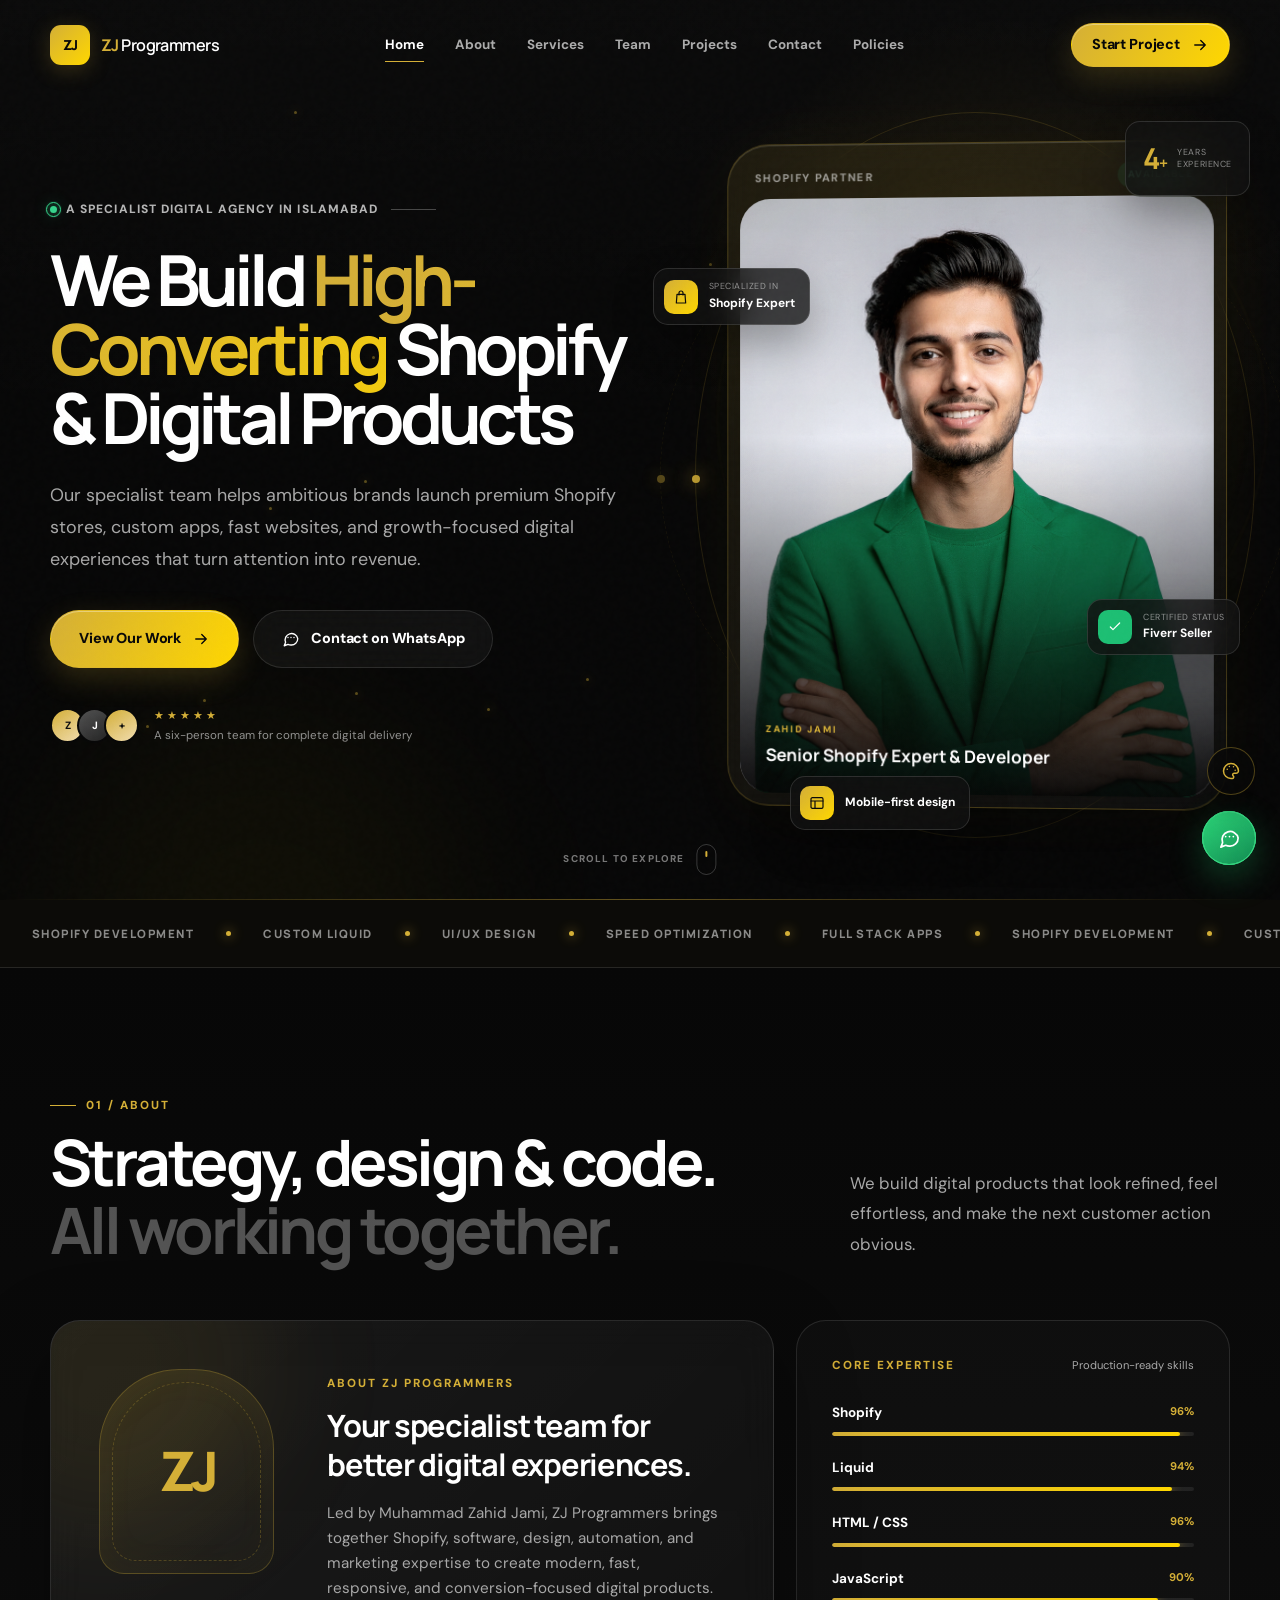
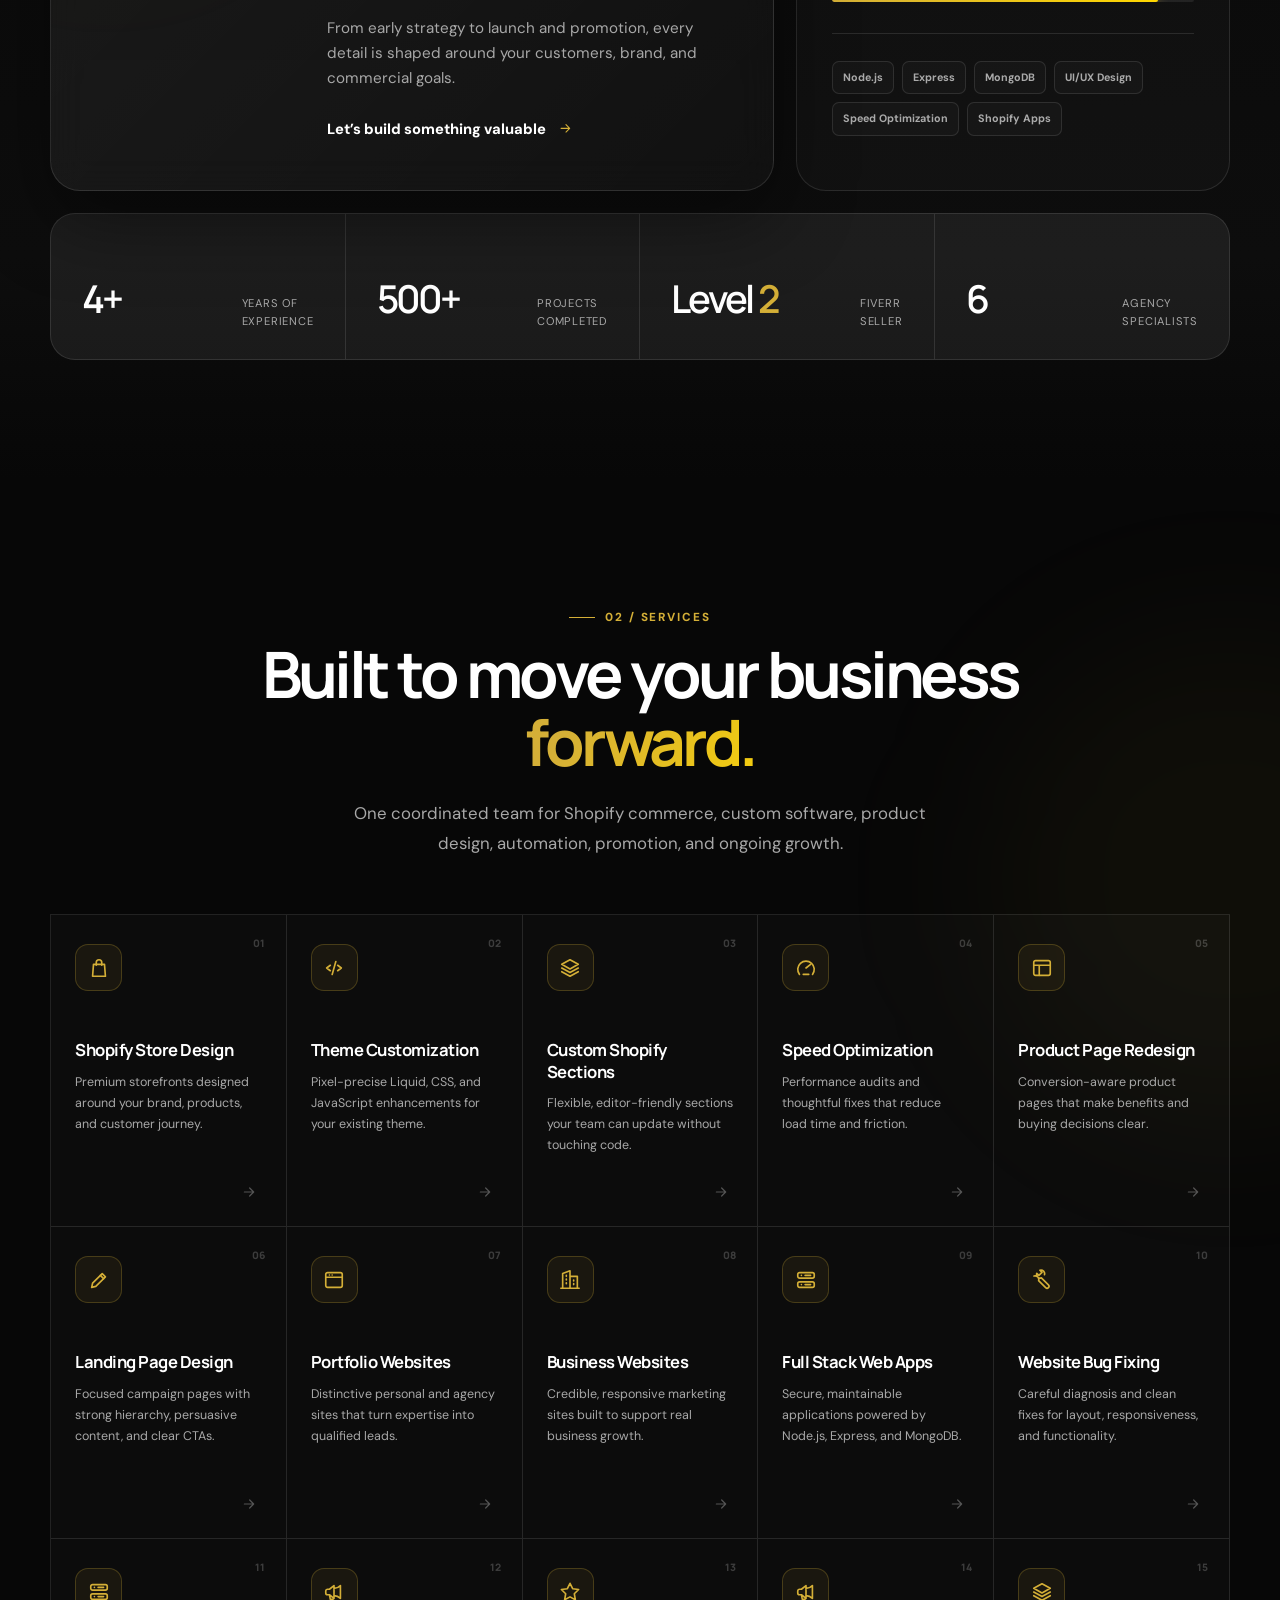
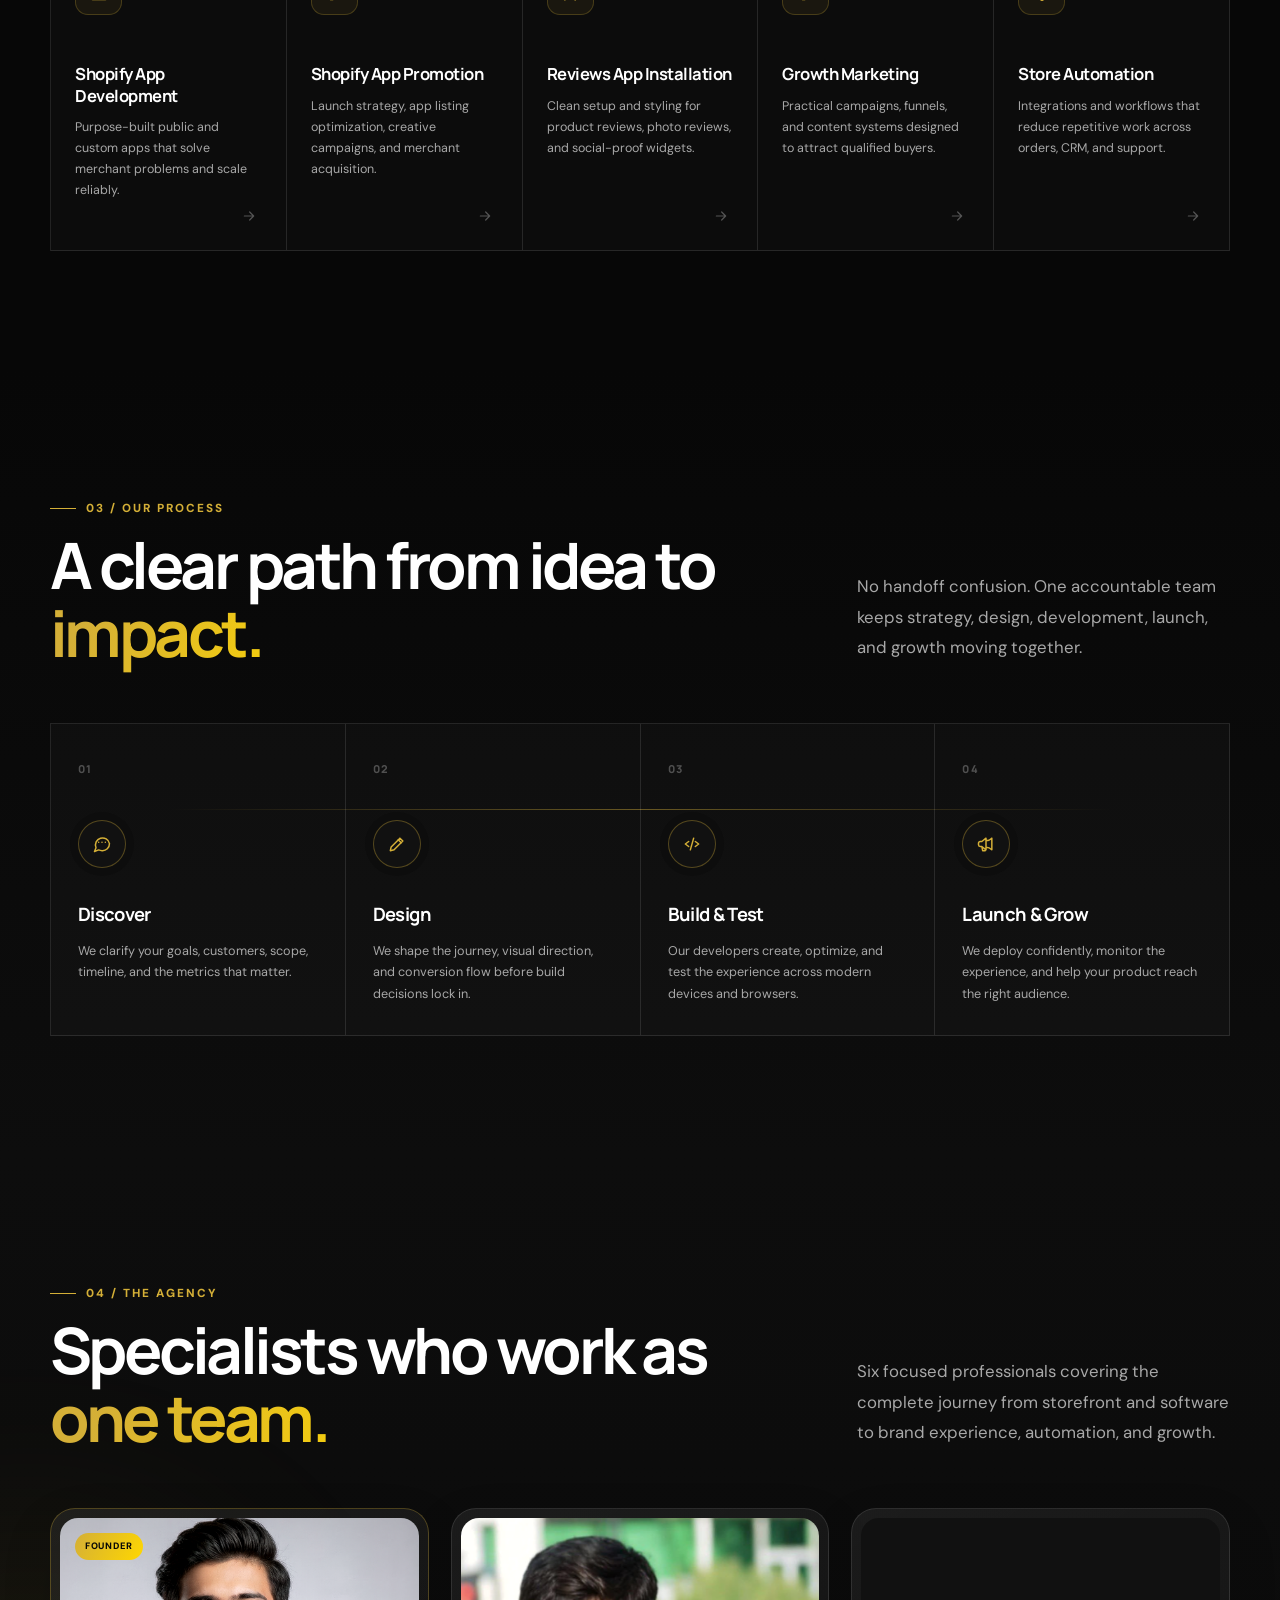
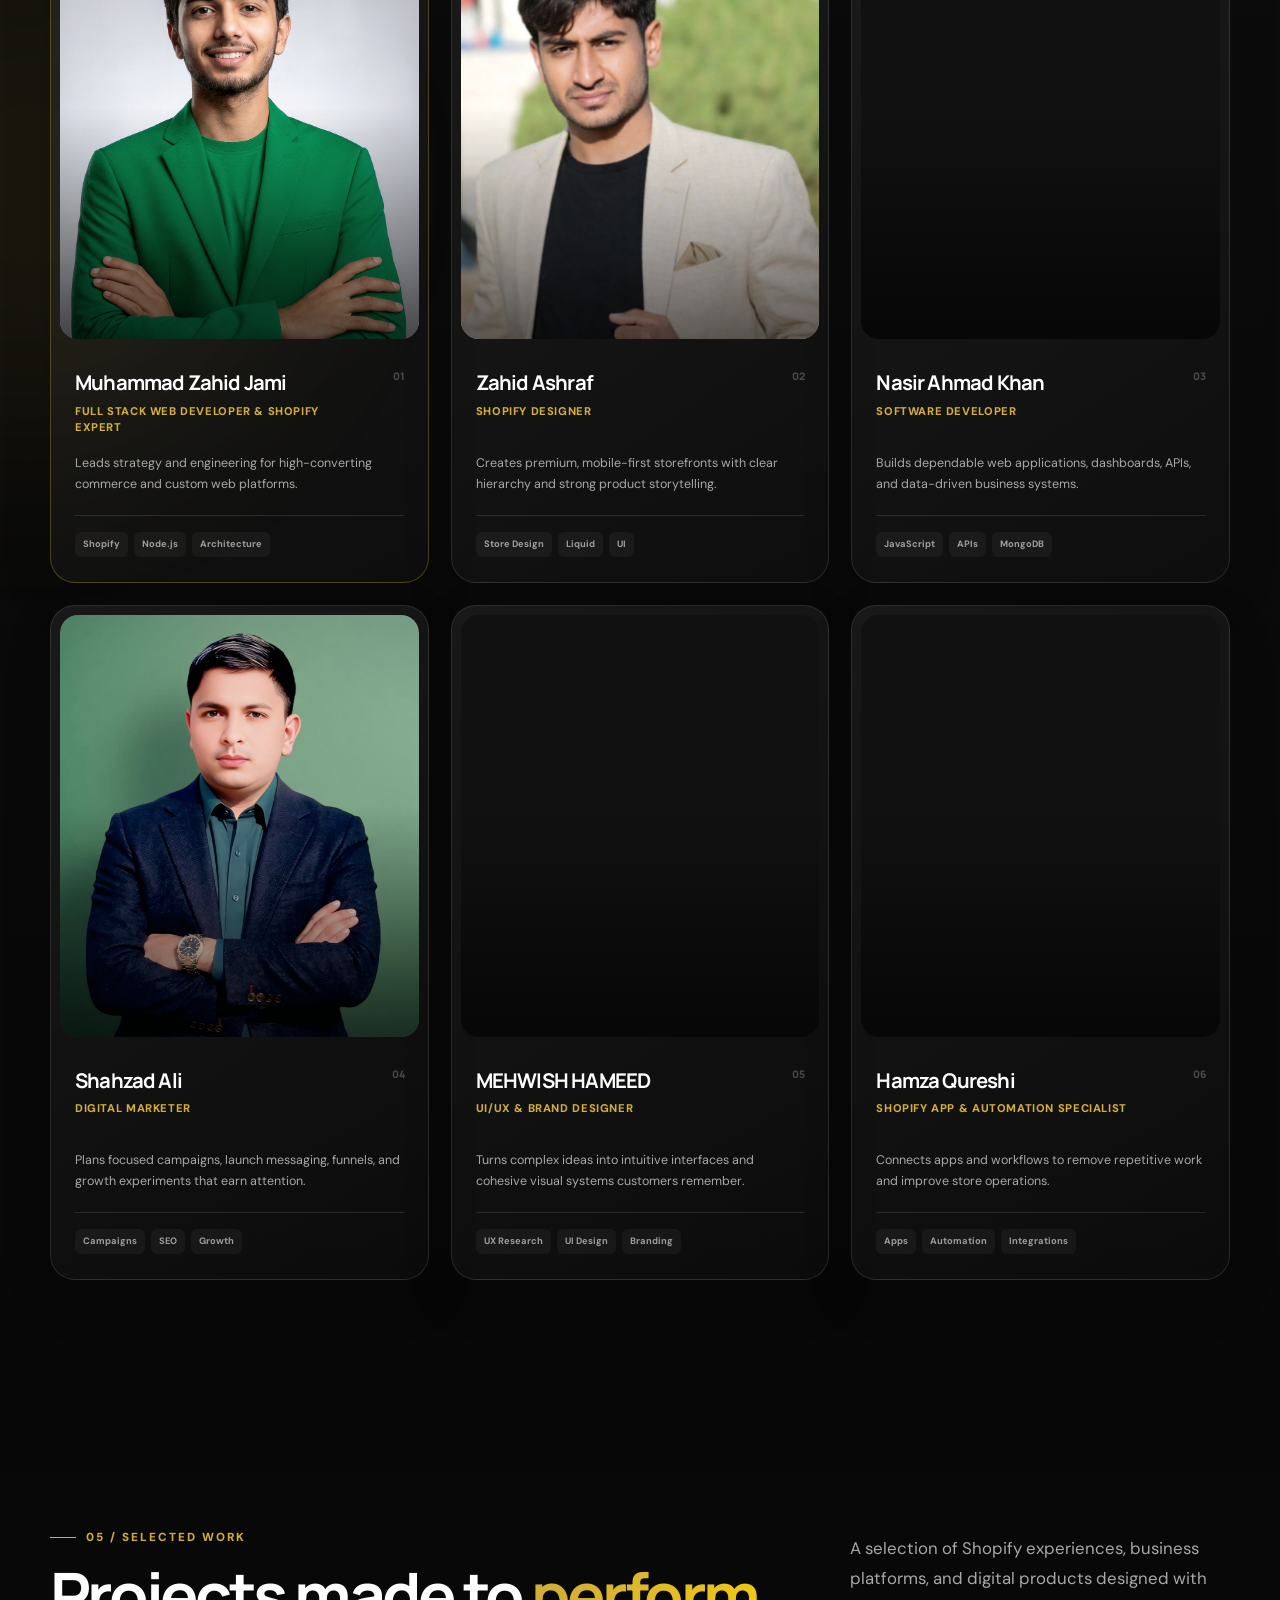
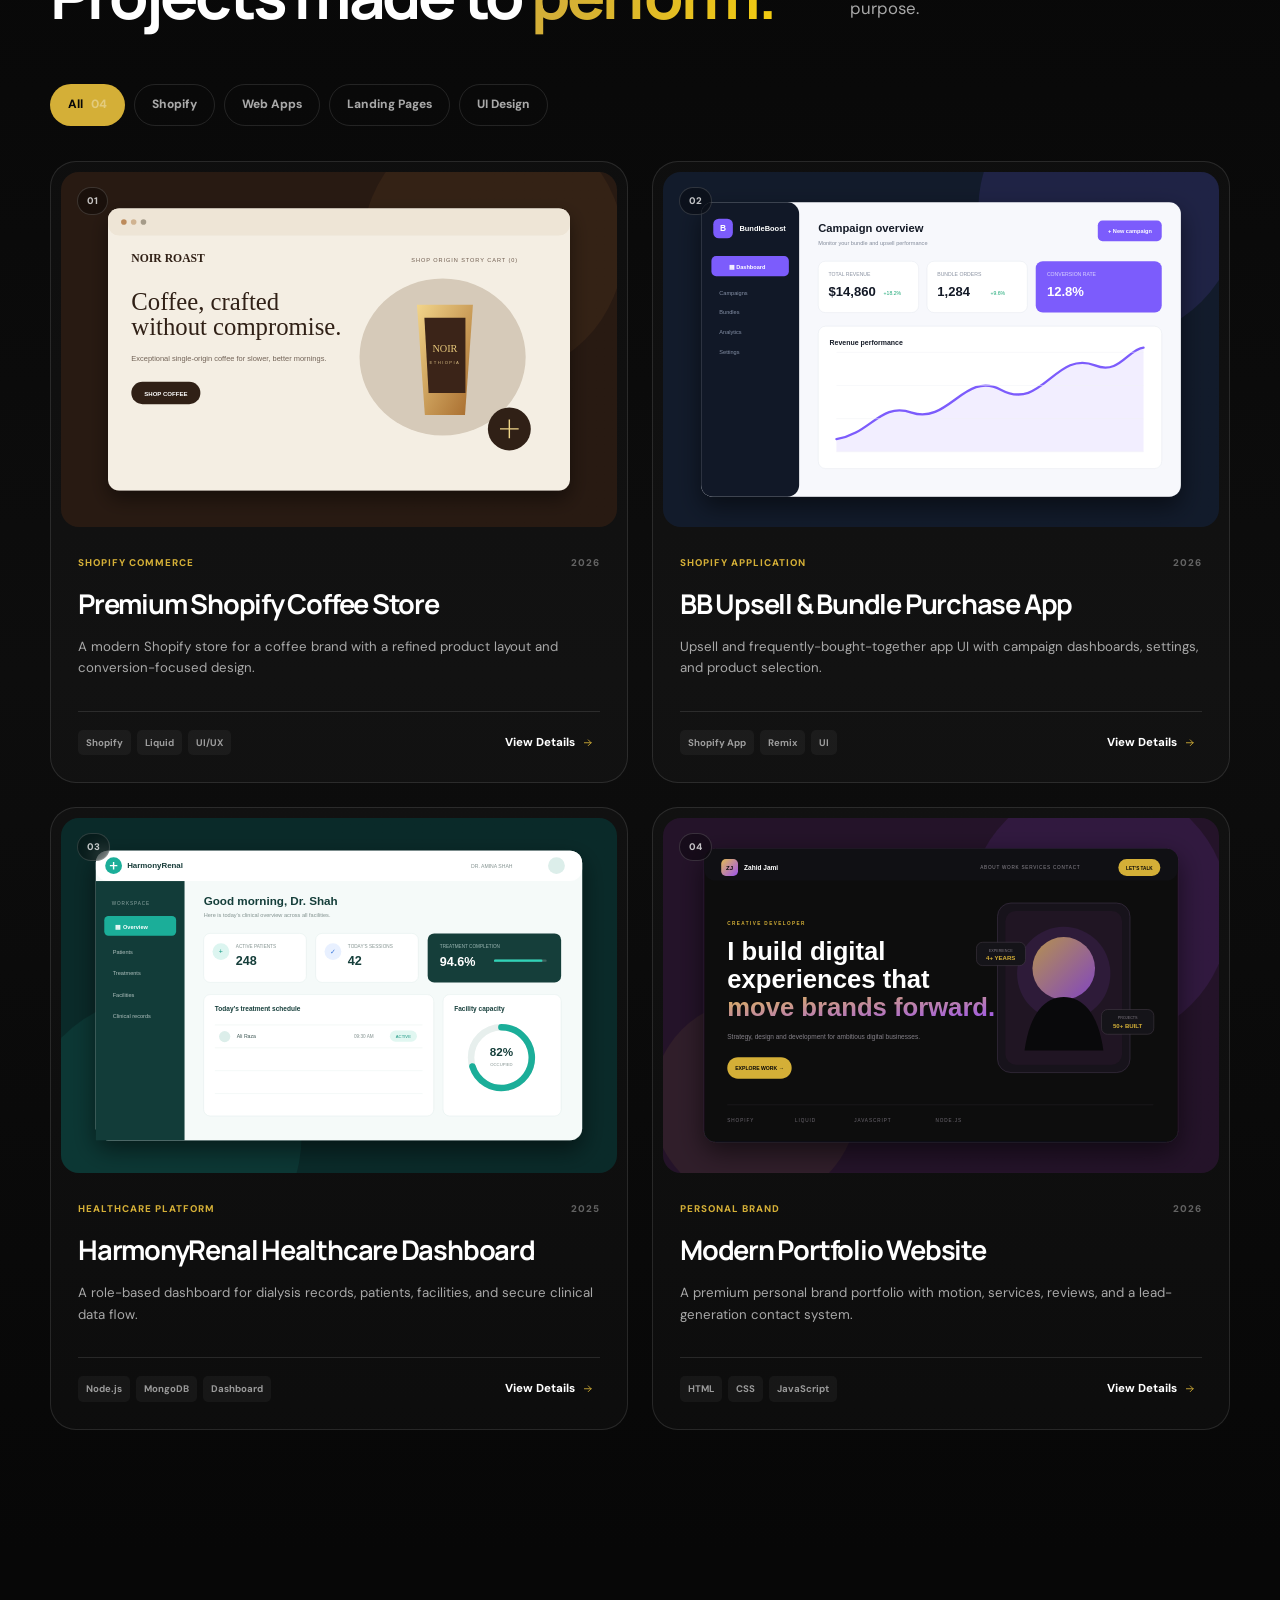
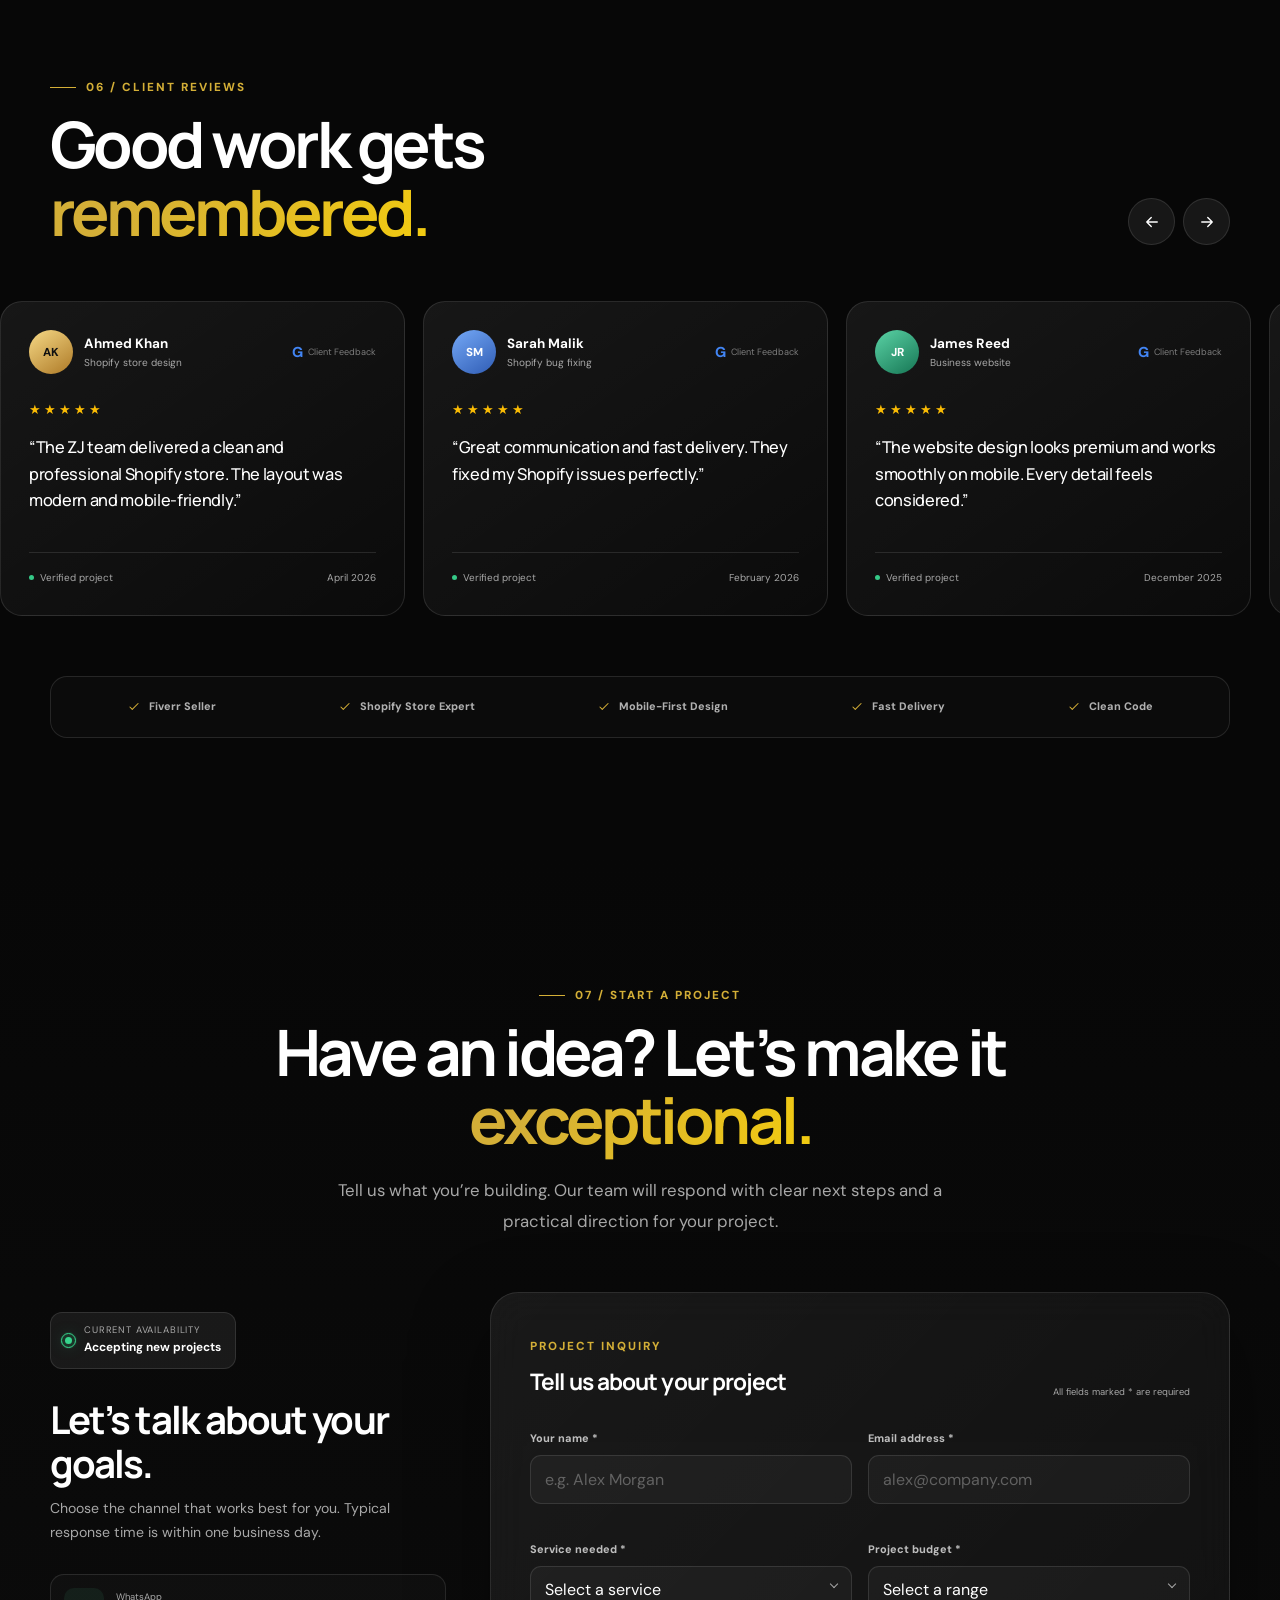
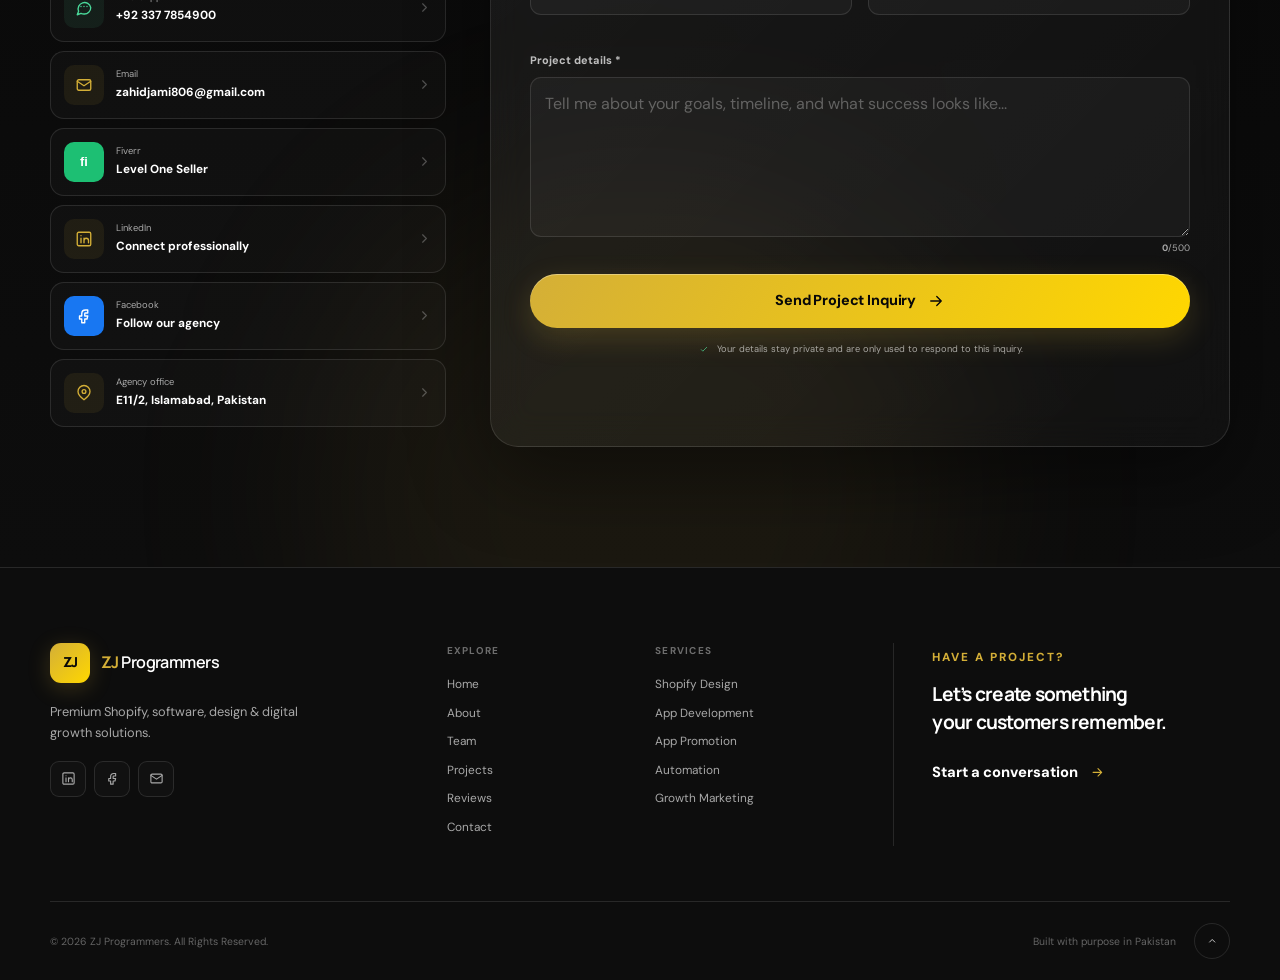
==== commit 754816d2: "Add link to privacy policy in navigation" ====
--- a/index.html
+++ b/index.html
@@ -61,6 +61,7 @@
         <a class="nav-link" href="#team">Team</a>
         <a class="nav-link" href="#projects">Projects</a>
         <a class="nav-link" href="#contact">Contact</a>
+         <a class="nav-link" href="#privacy-policy.html">Policies</a>
       </nav>
 
       <div class="nav-actions">
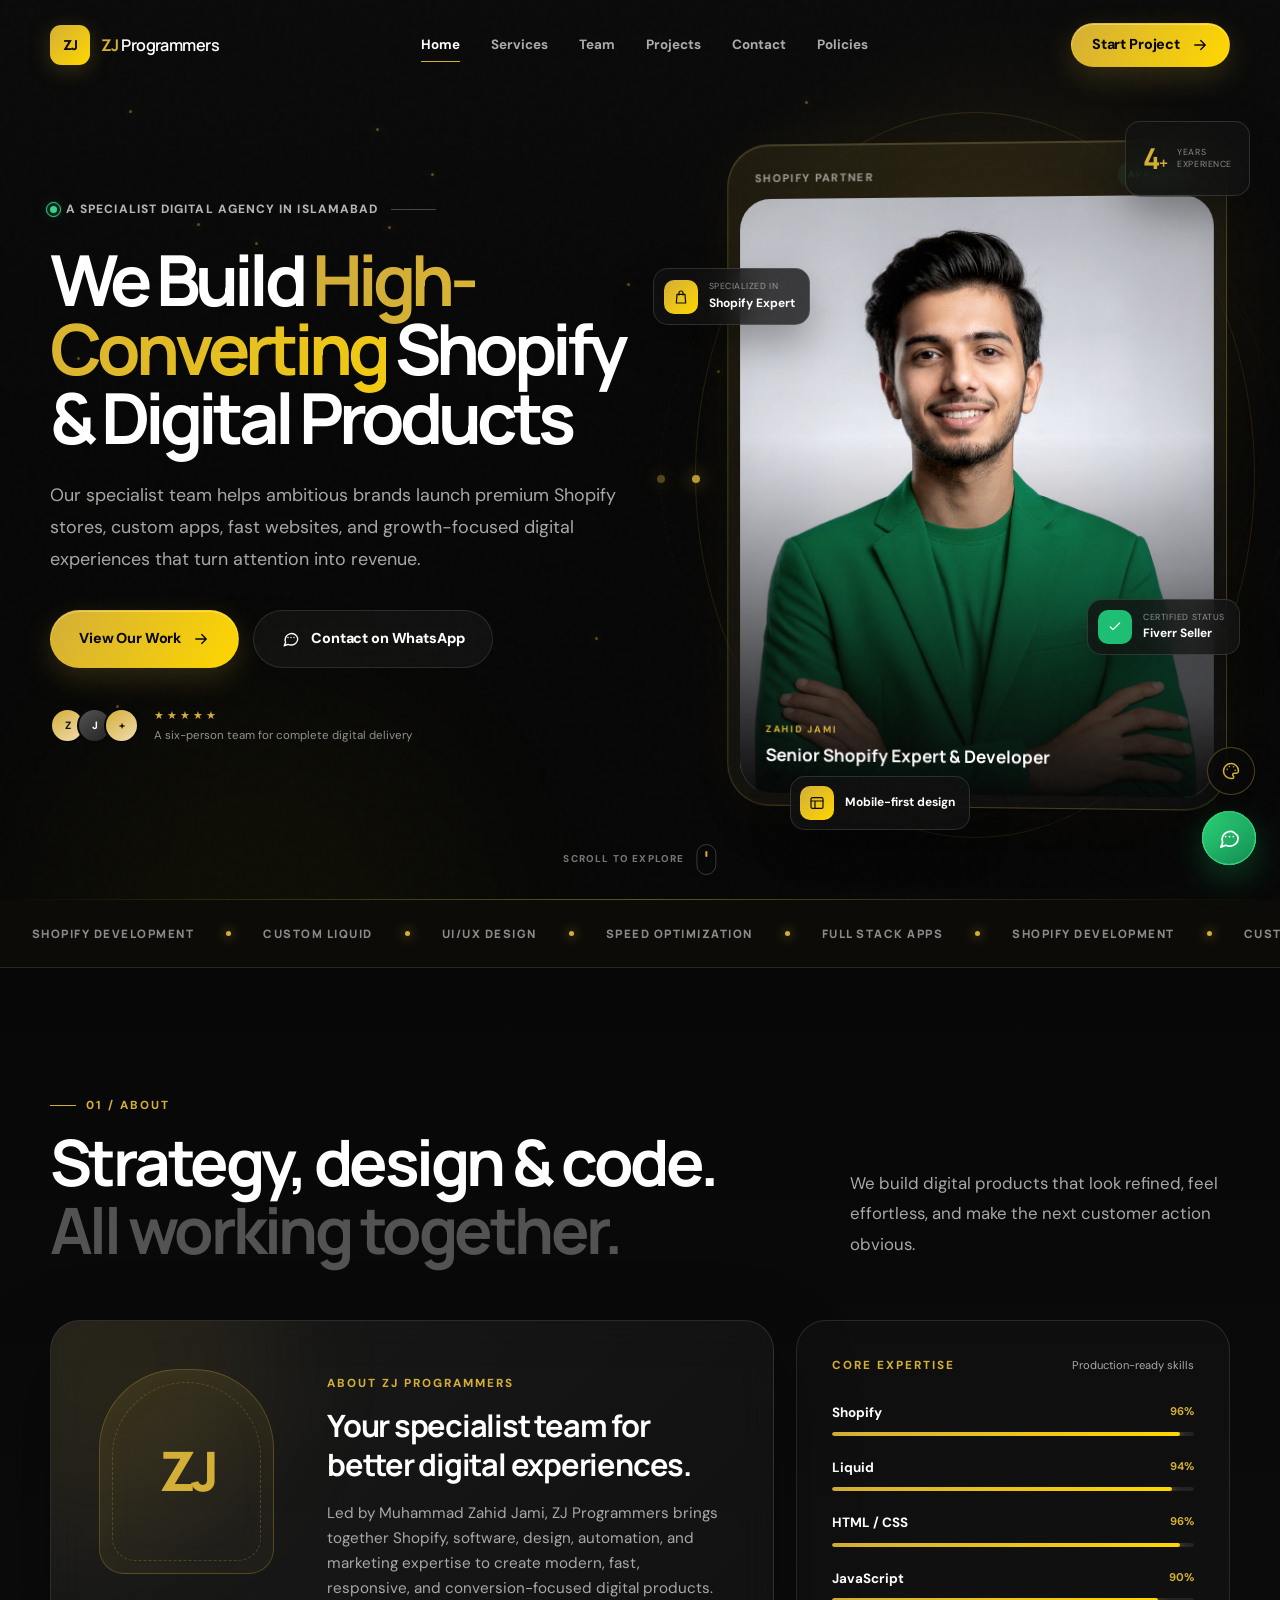
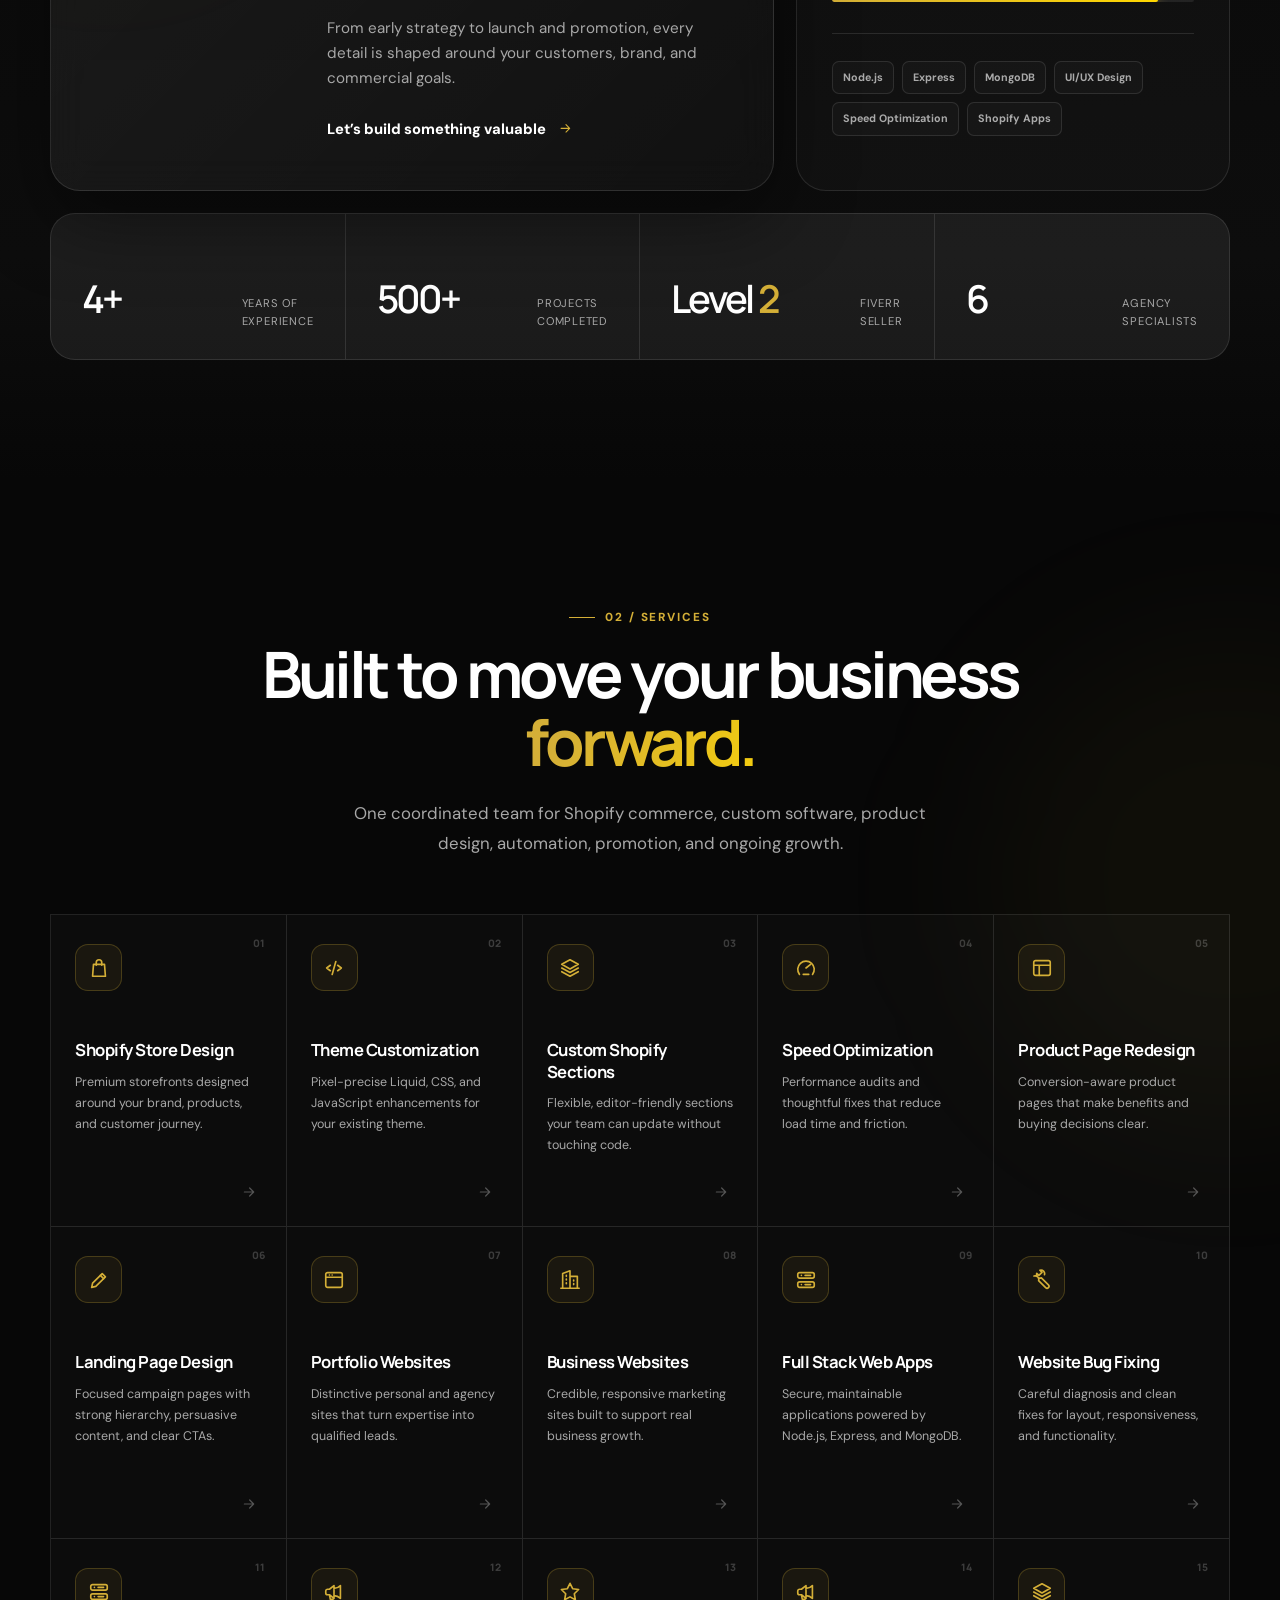
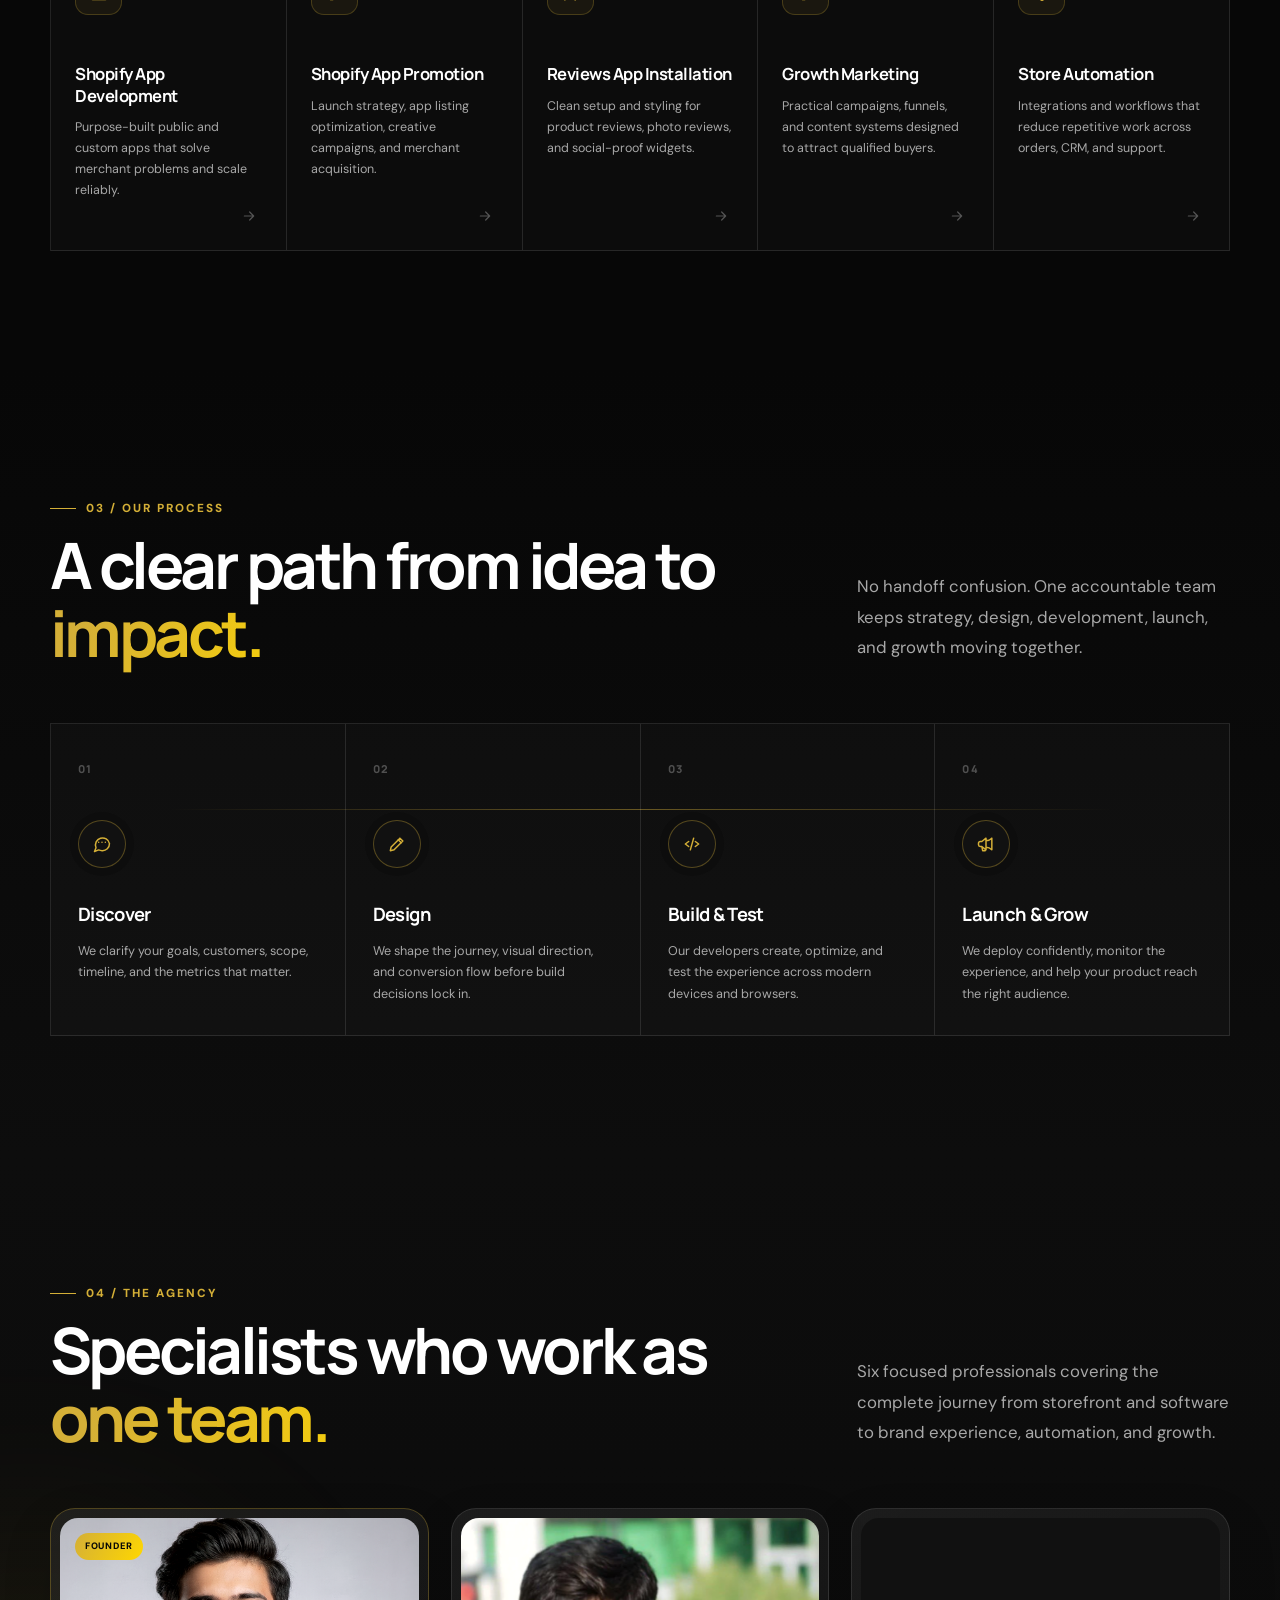
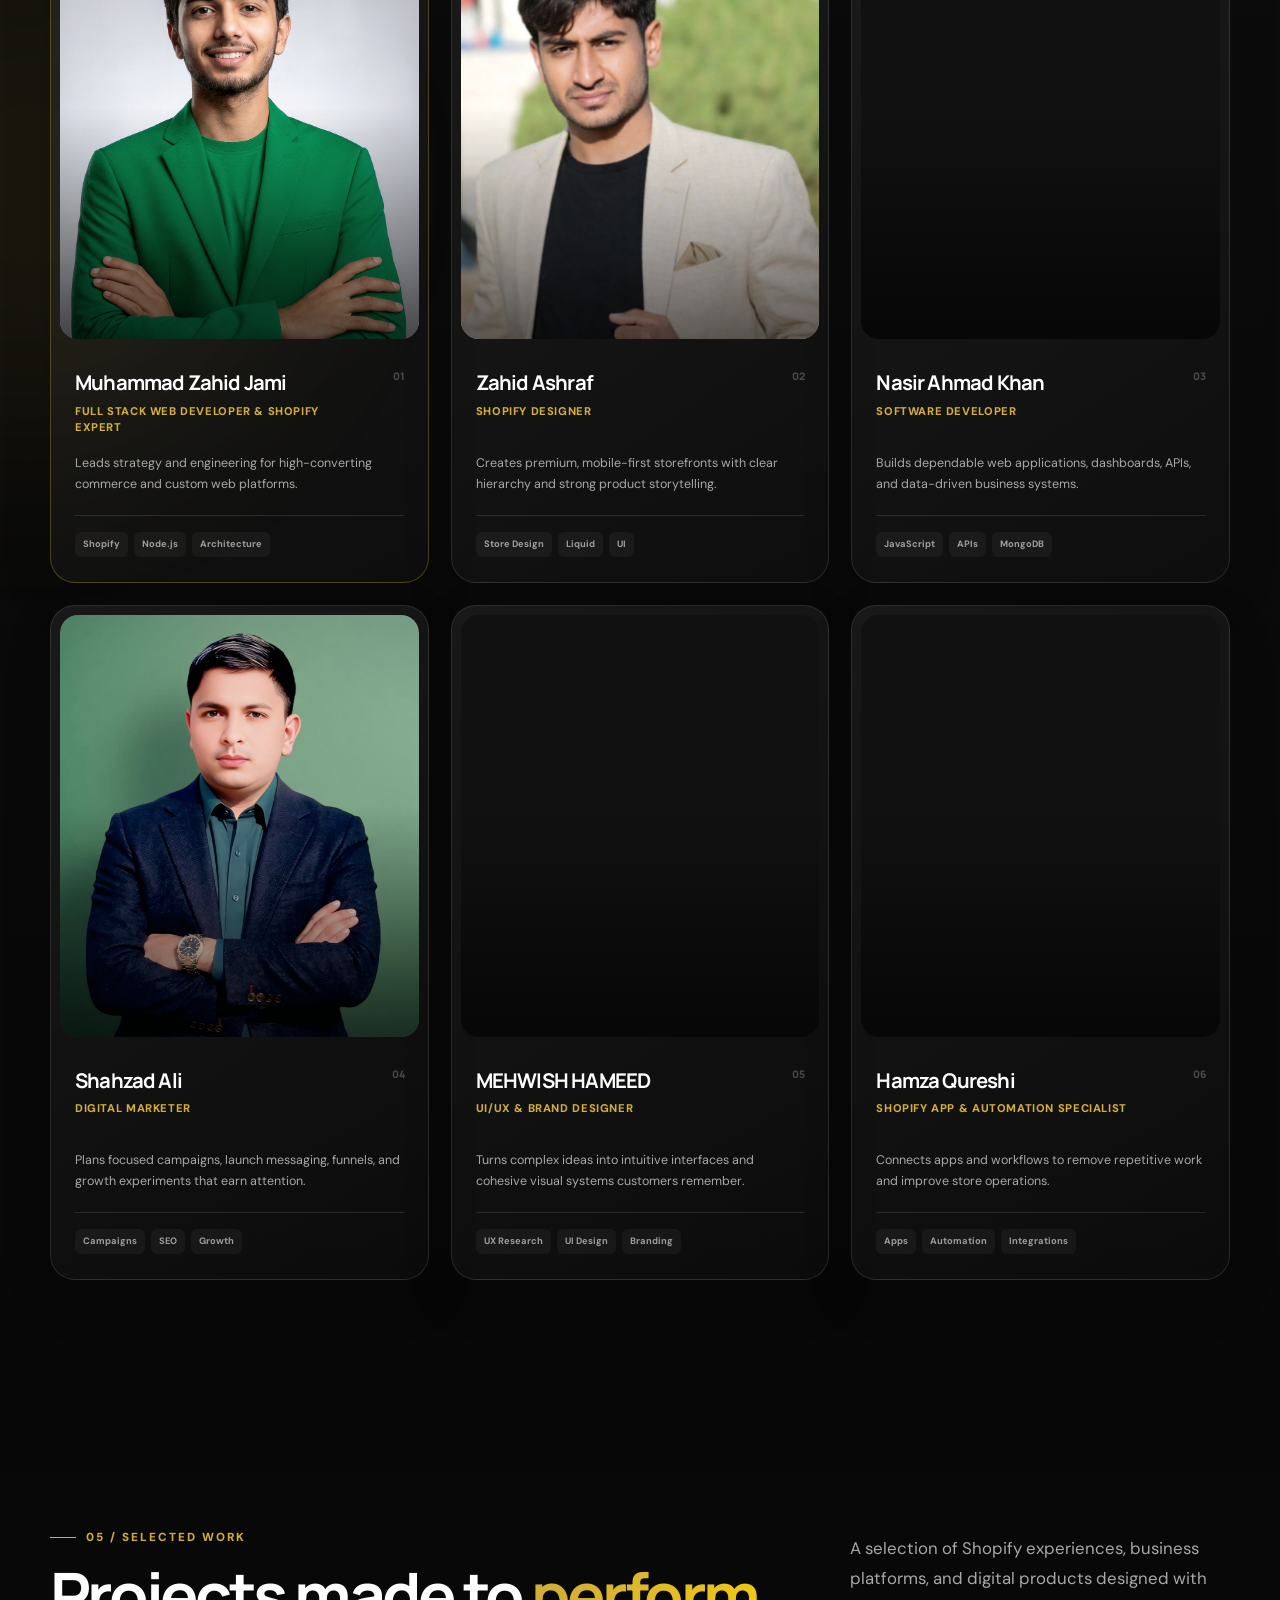
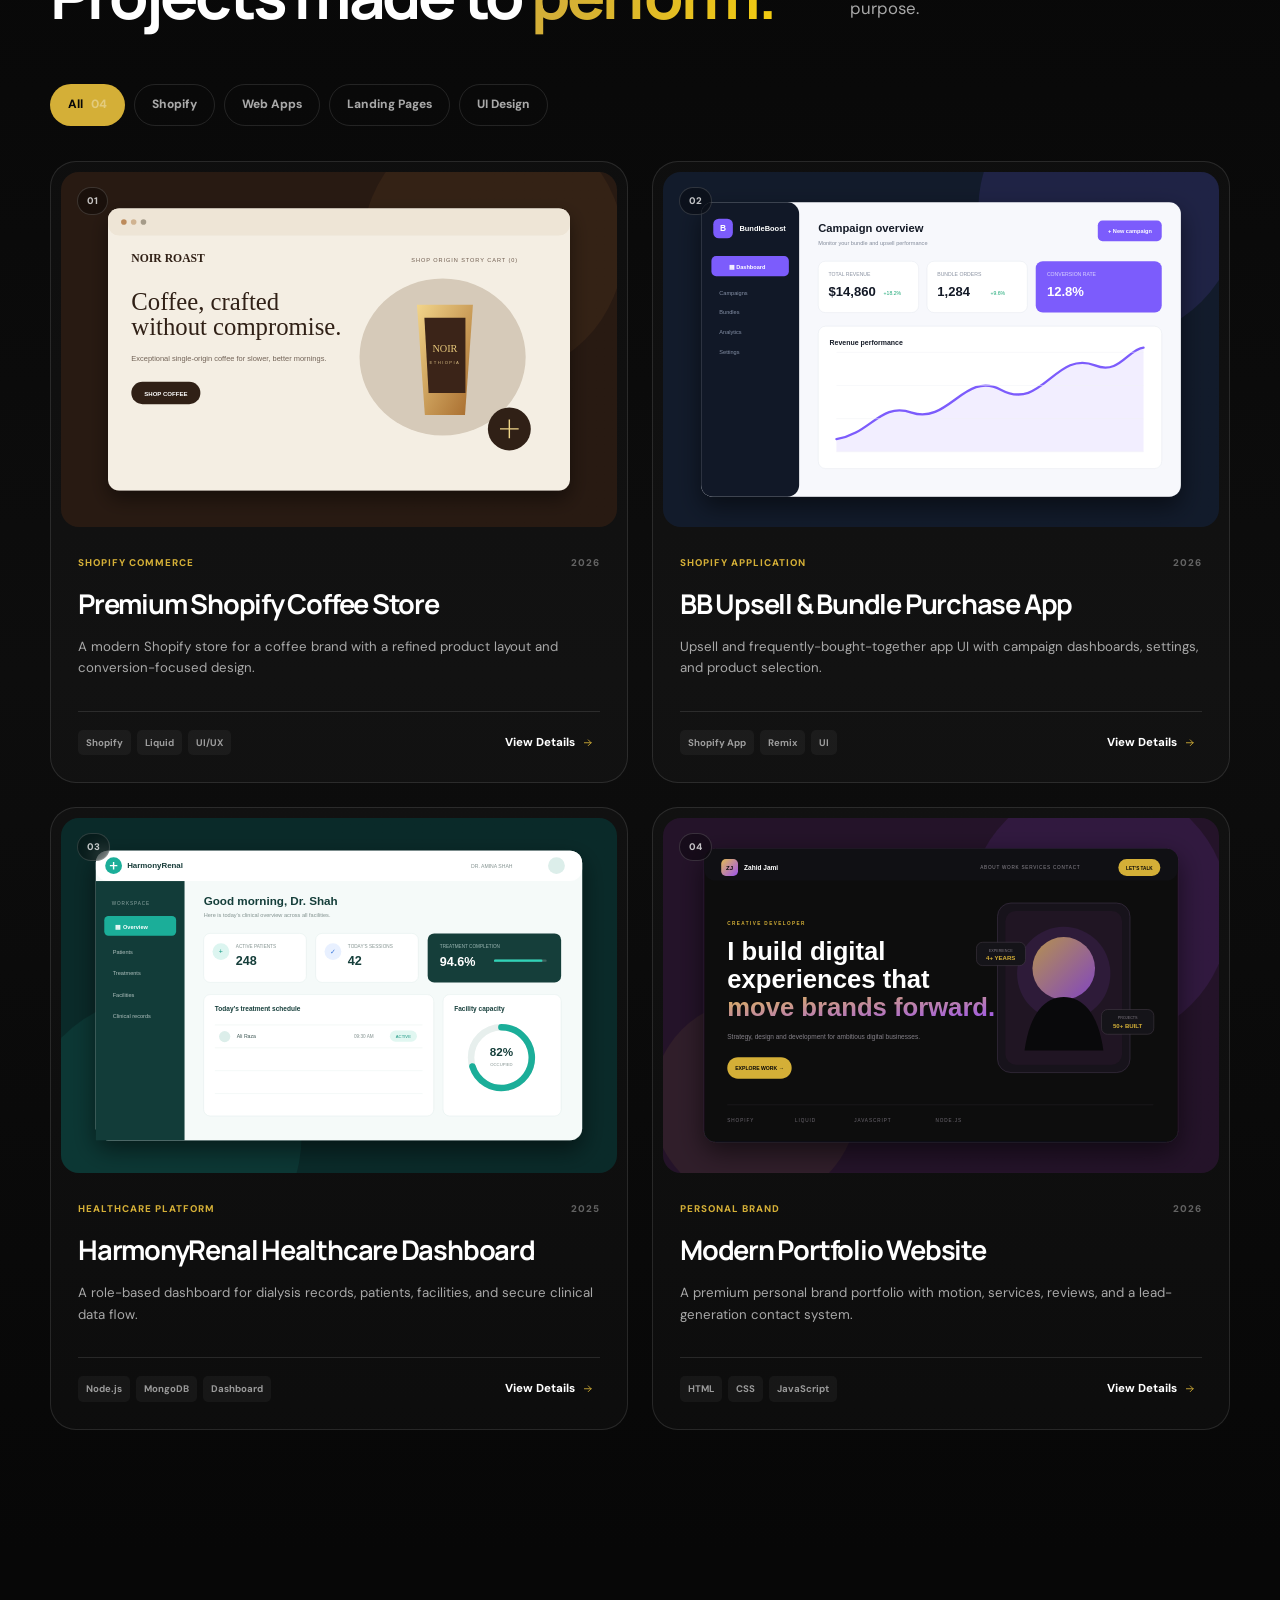
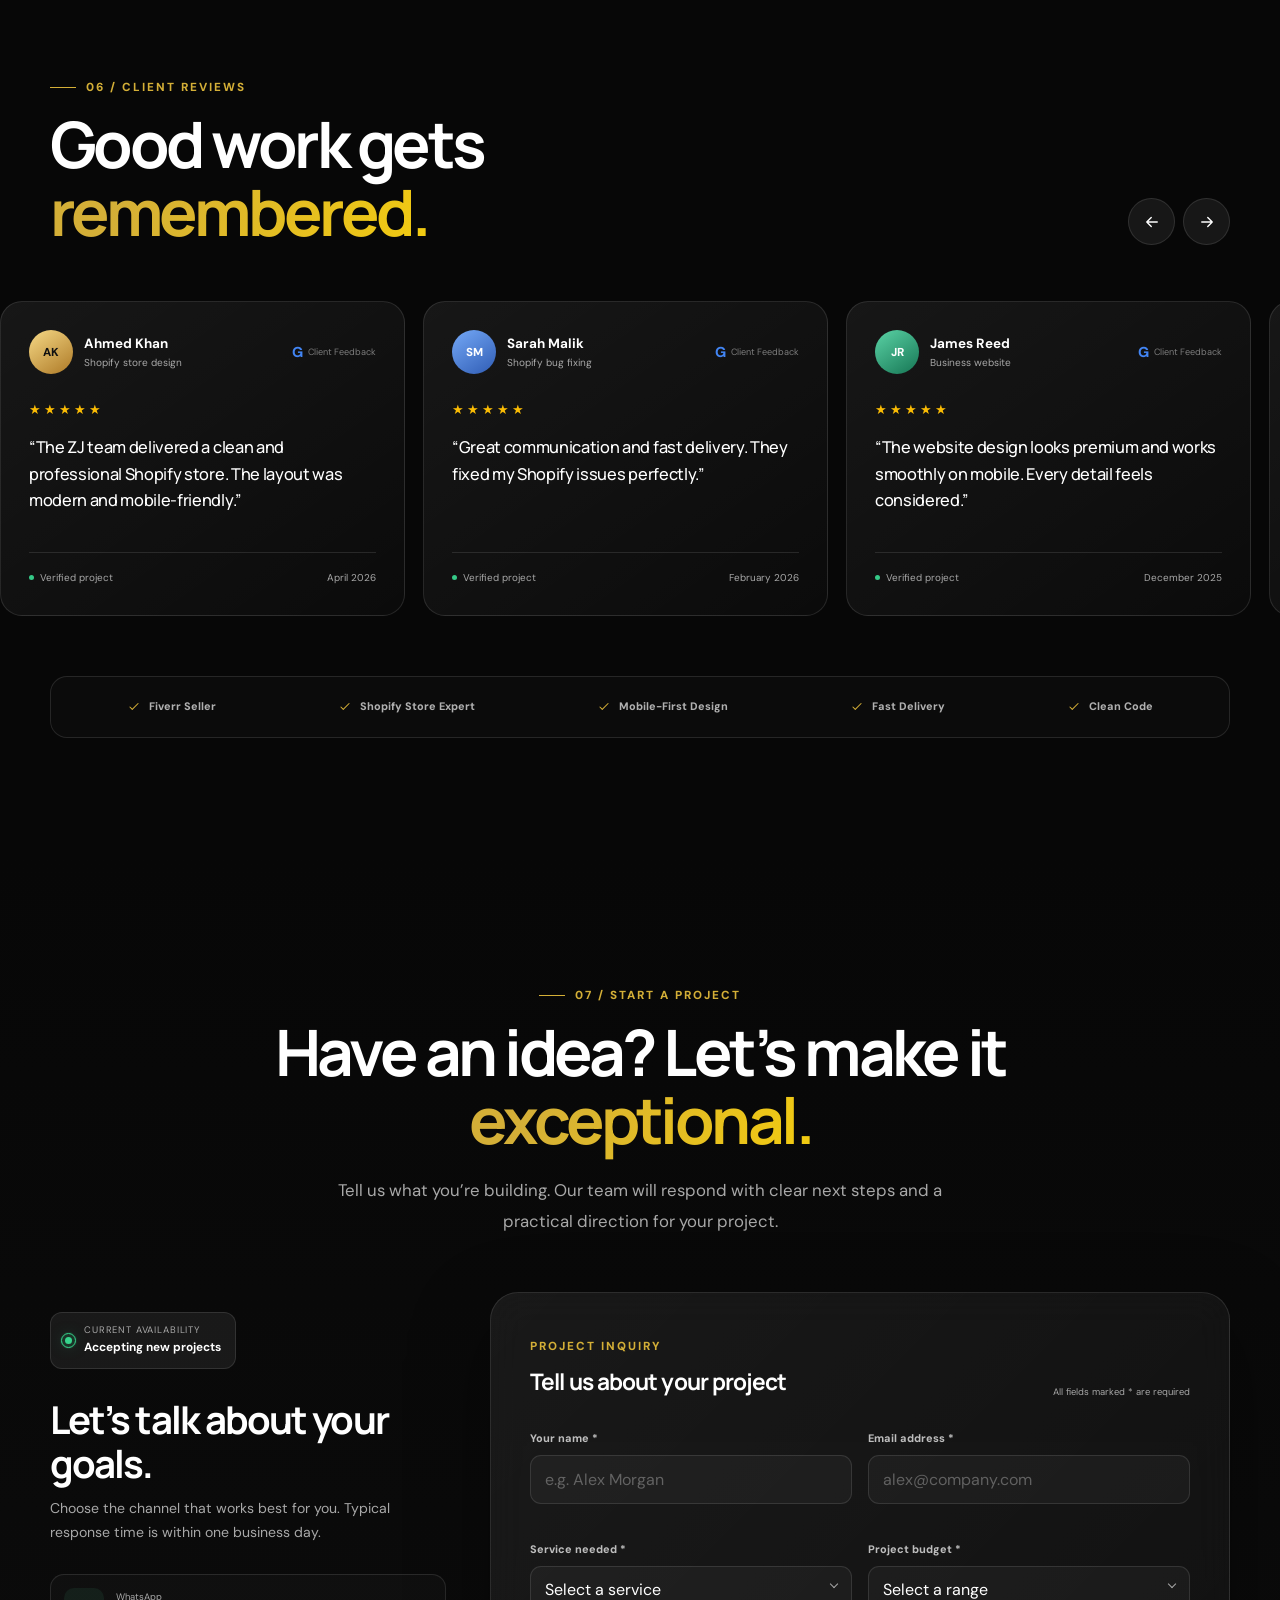
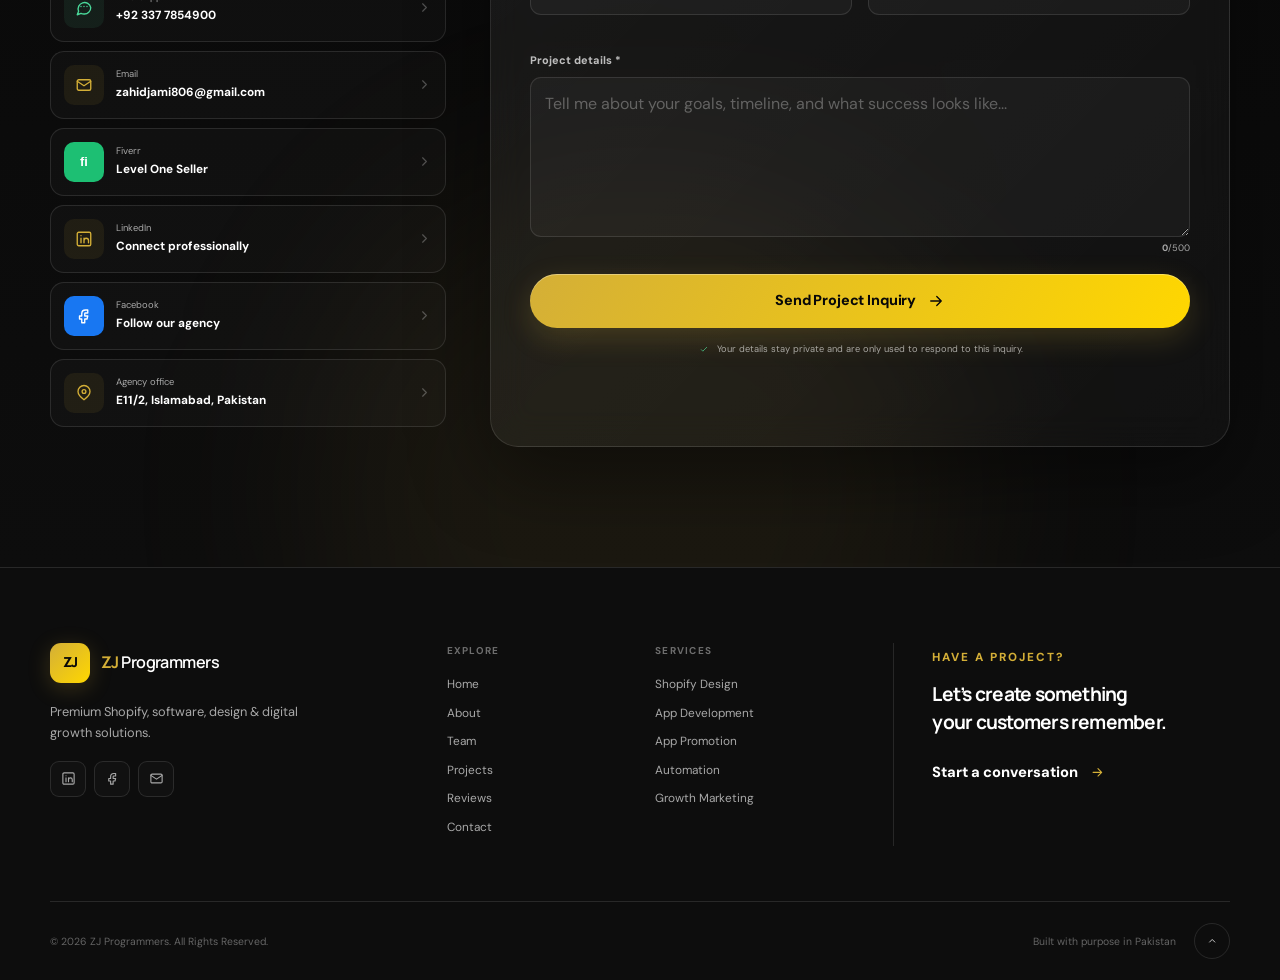
==== commit 94f4d973: "Remove 'About' link from desktop navigation Removed the 'About' link from the desktop navigation." ====
--- a/index.html
+++ b/index.html
@@ -56,7 +56,6 @@
 
       <nav class="desktop-nav" aria-label="Main navigation">
         <a class="nav-link active" href="#home">Home</a>
-        <a class="nav-link" href="#about">About</a>
         <a class="nav-link" href="#services">Services</a>
         <a class="nav-link" href="#team">Team</a>
         <a class="nav-link" href="#projects">Projects</a>
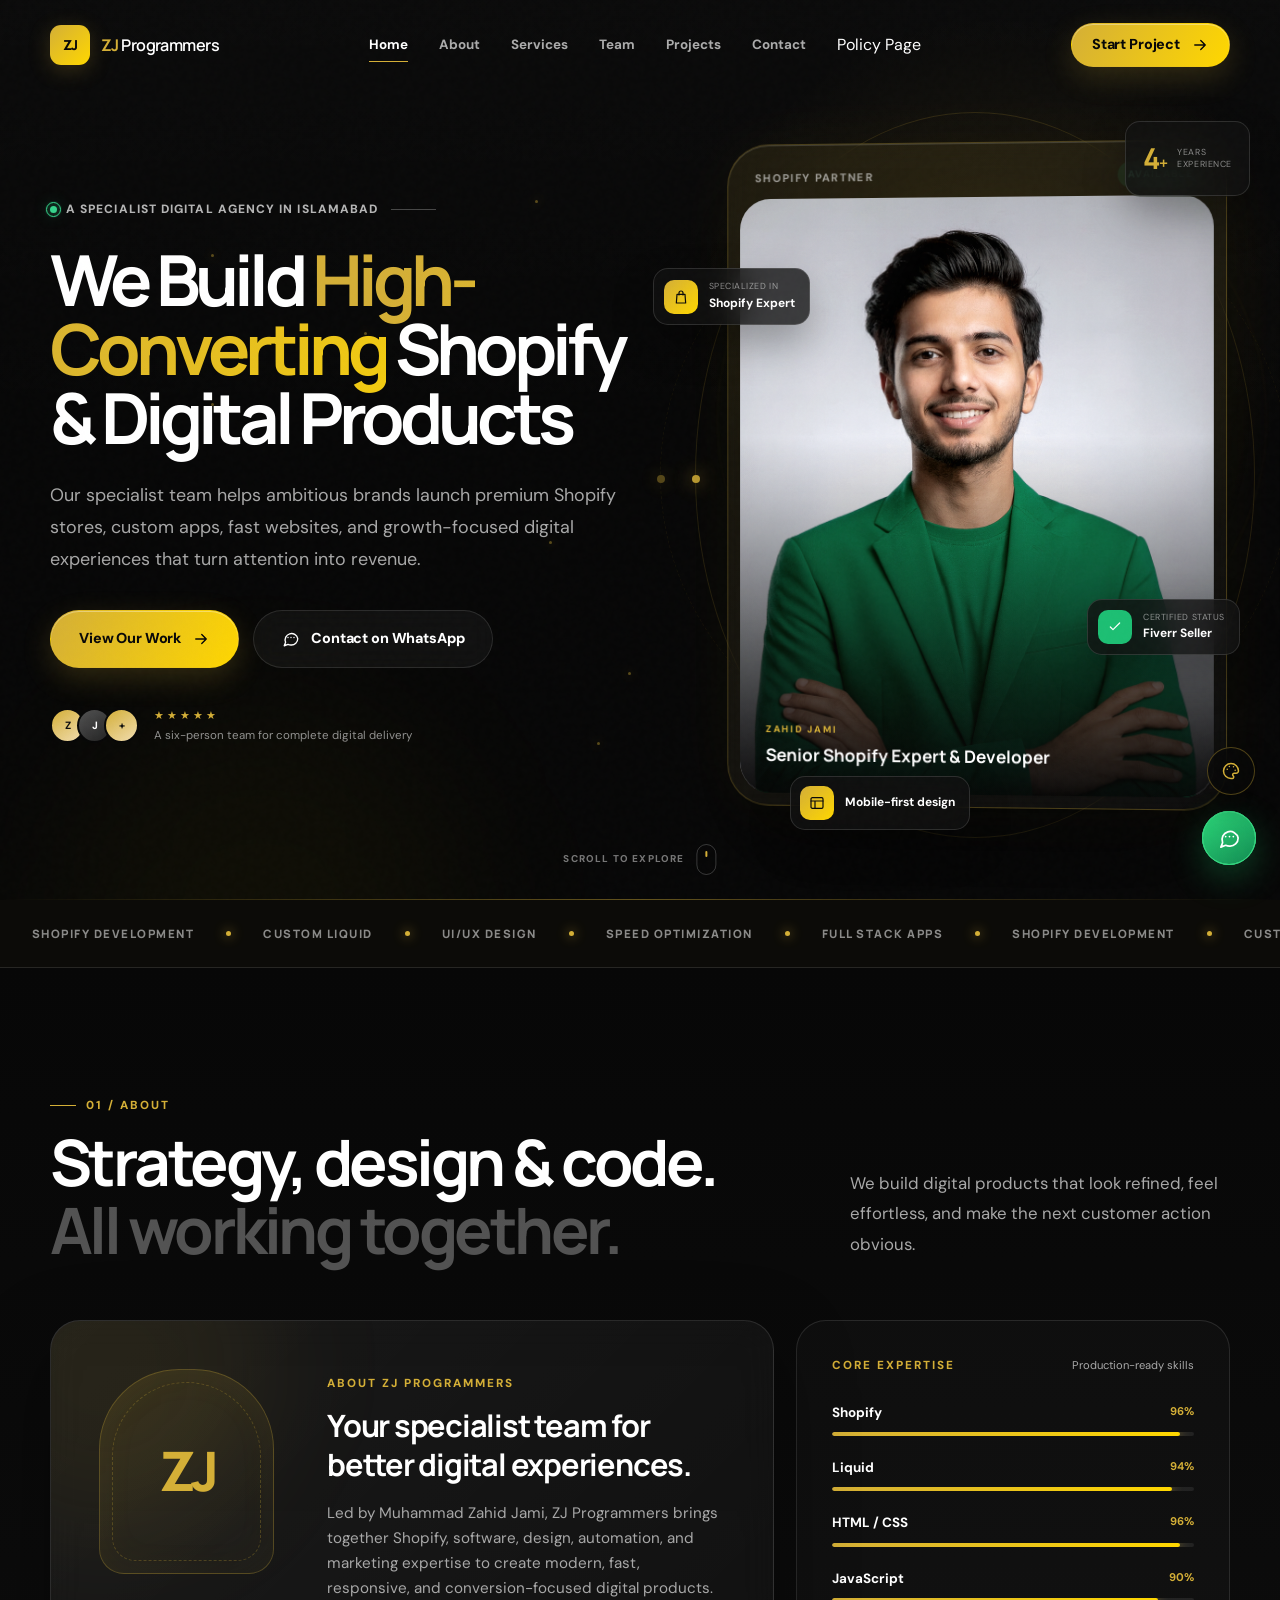
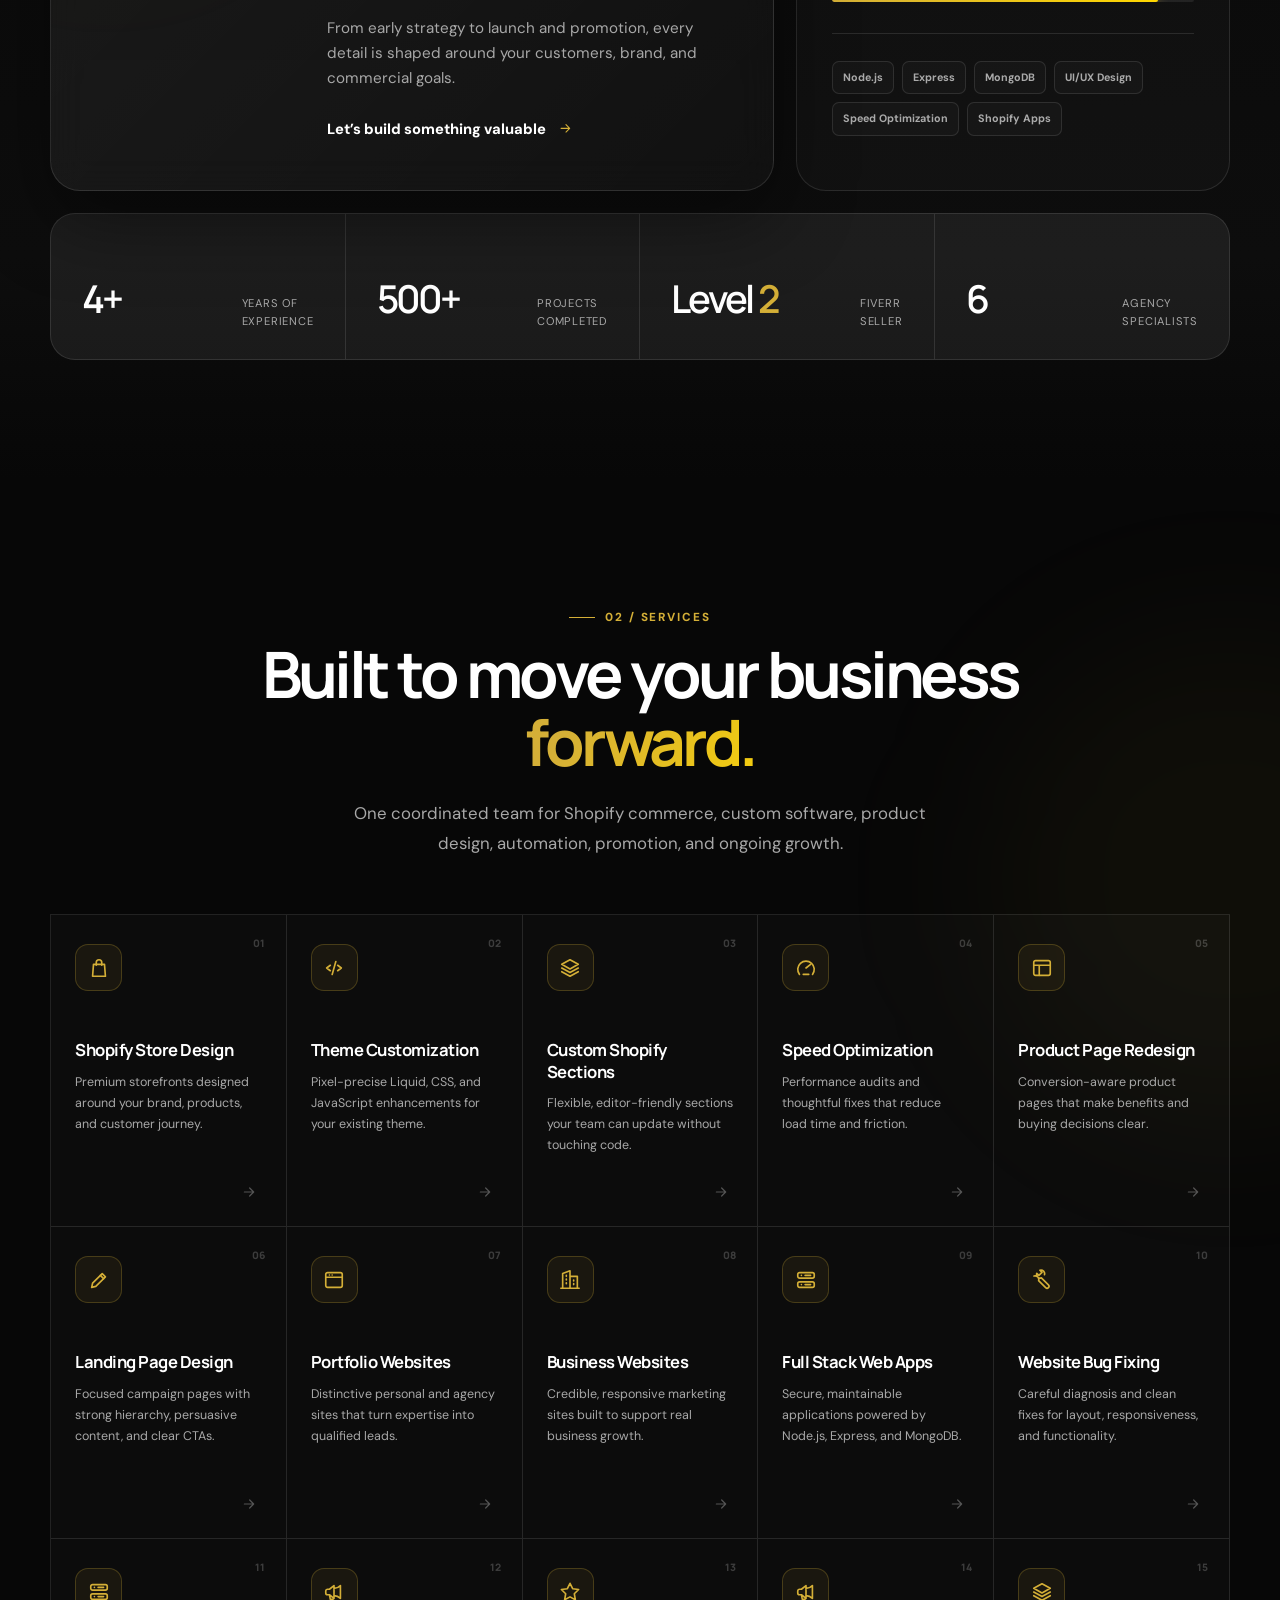
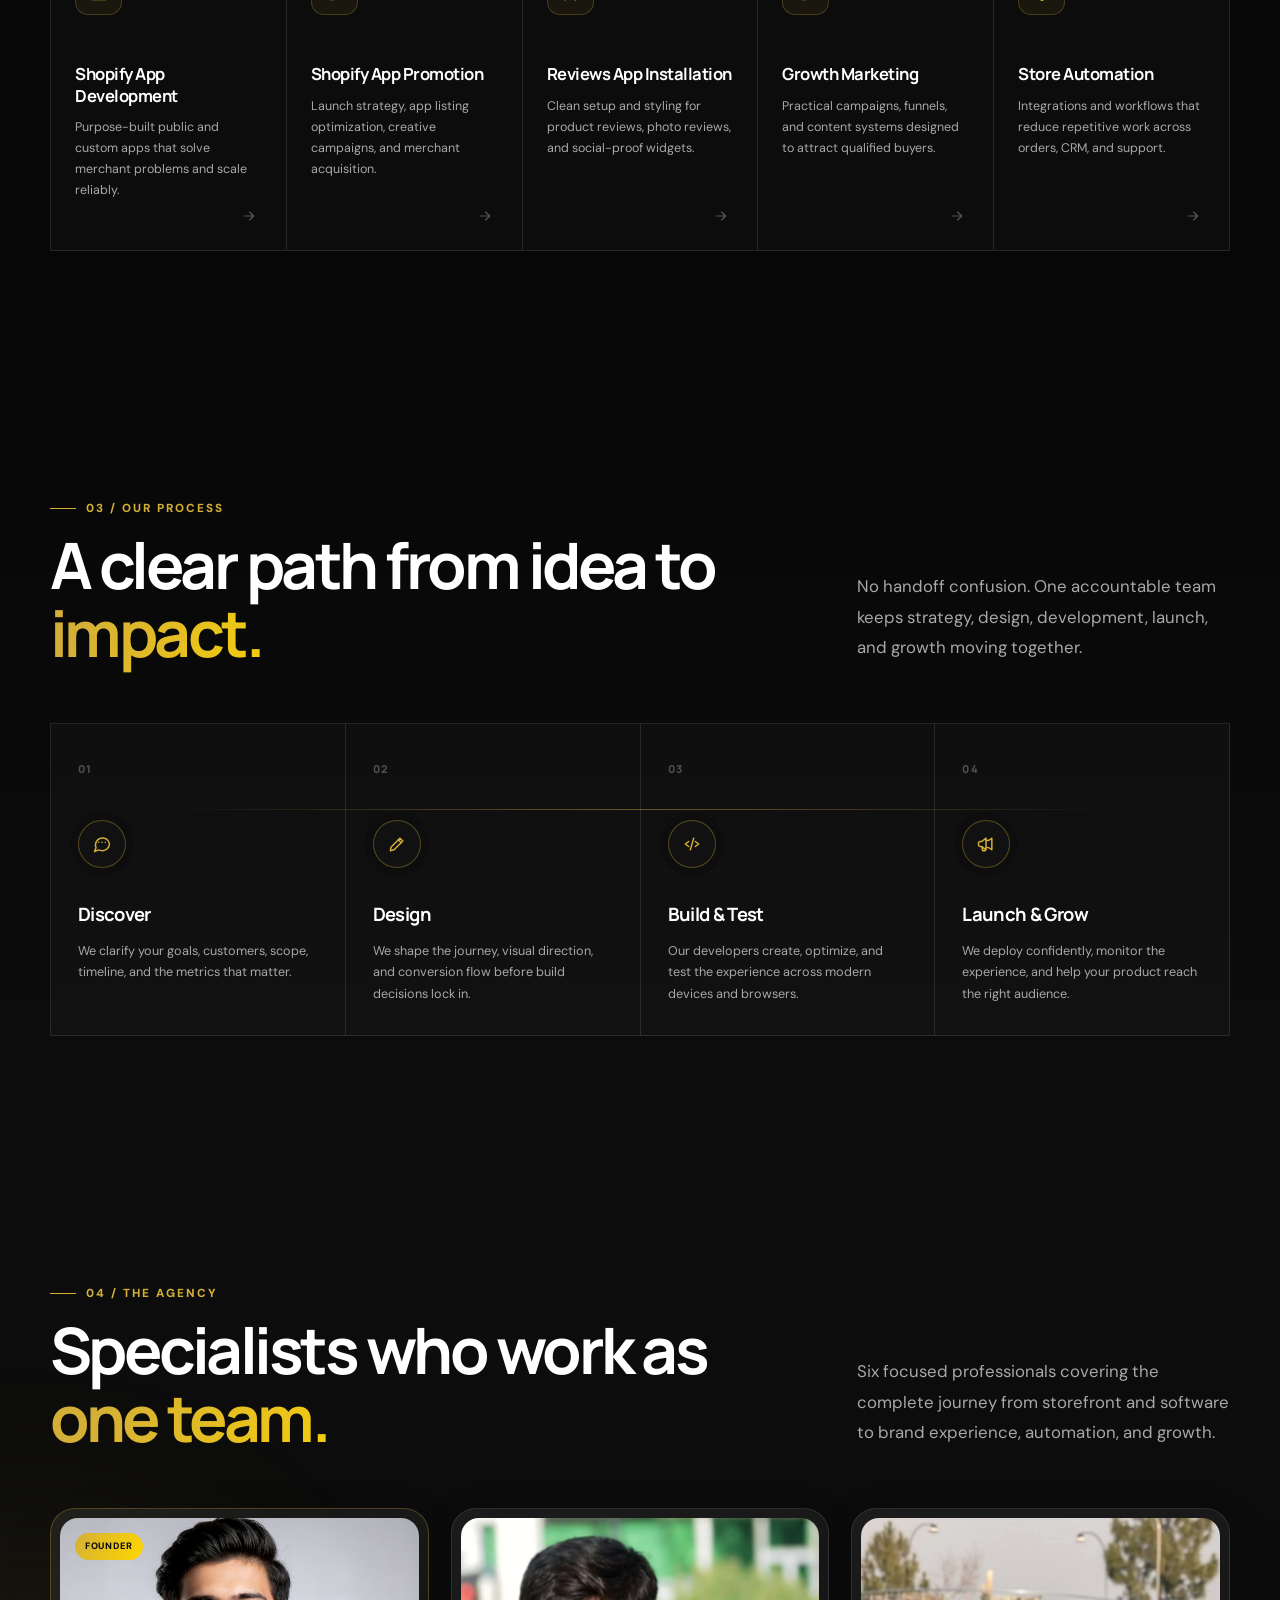
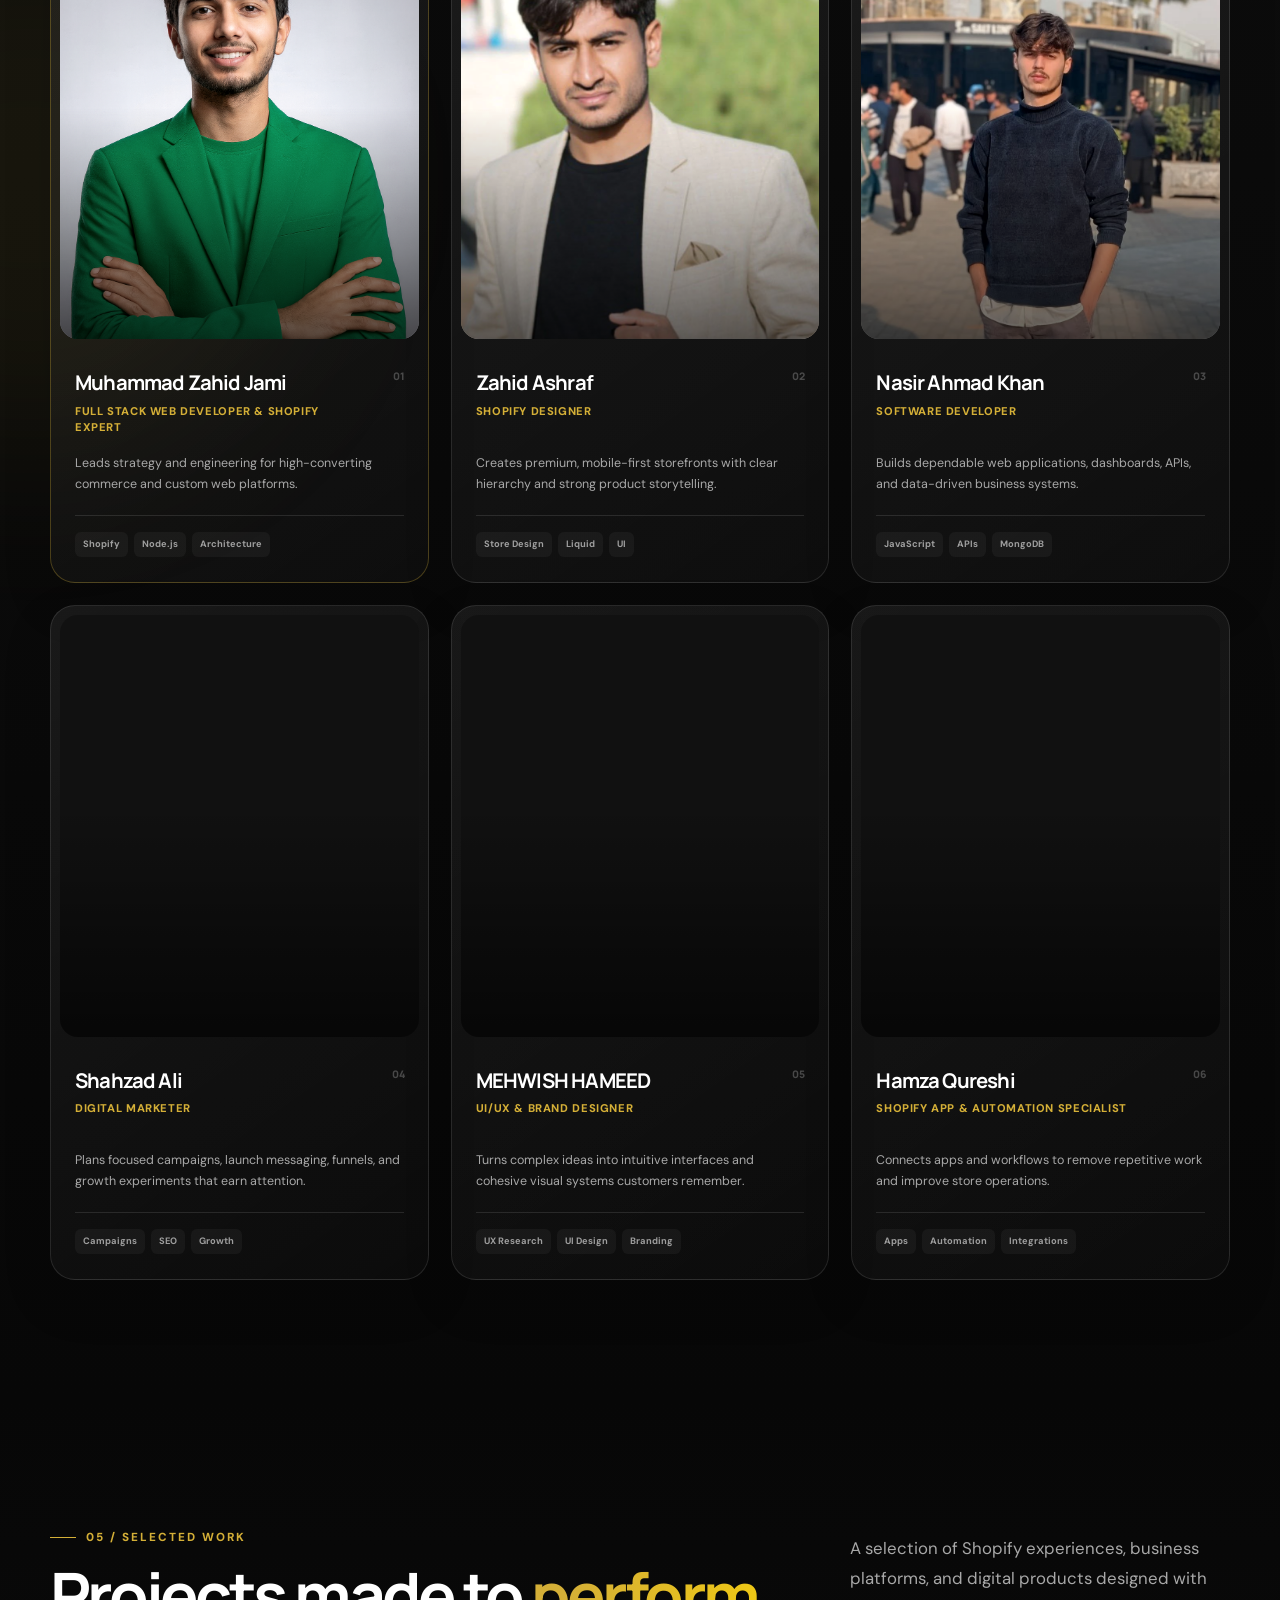
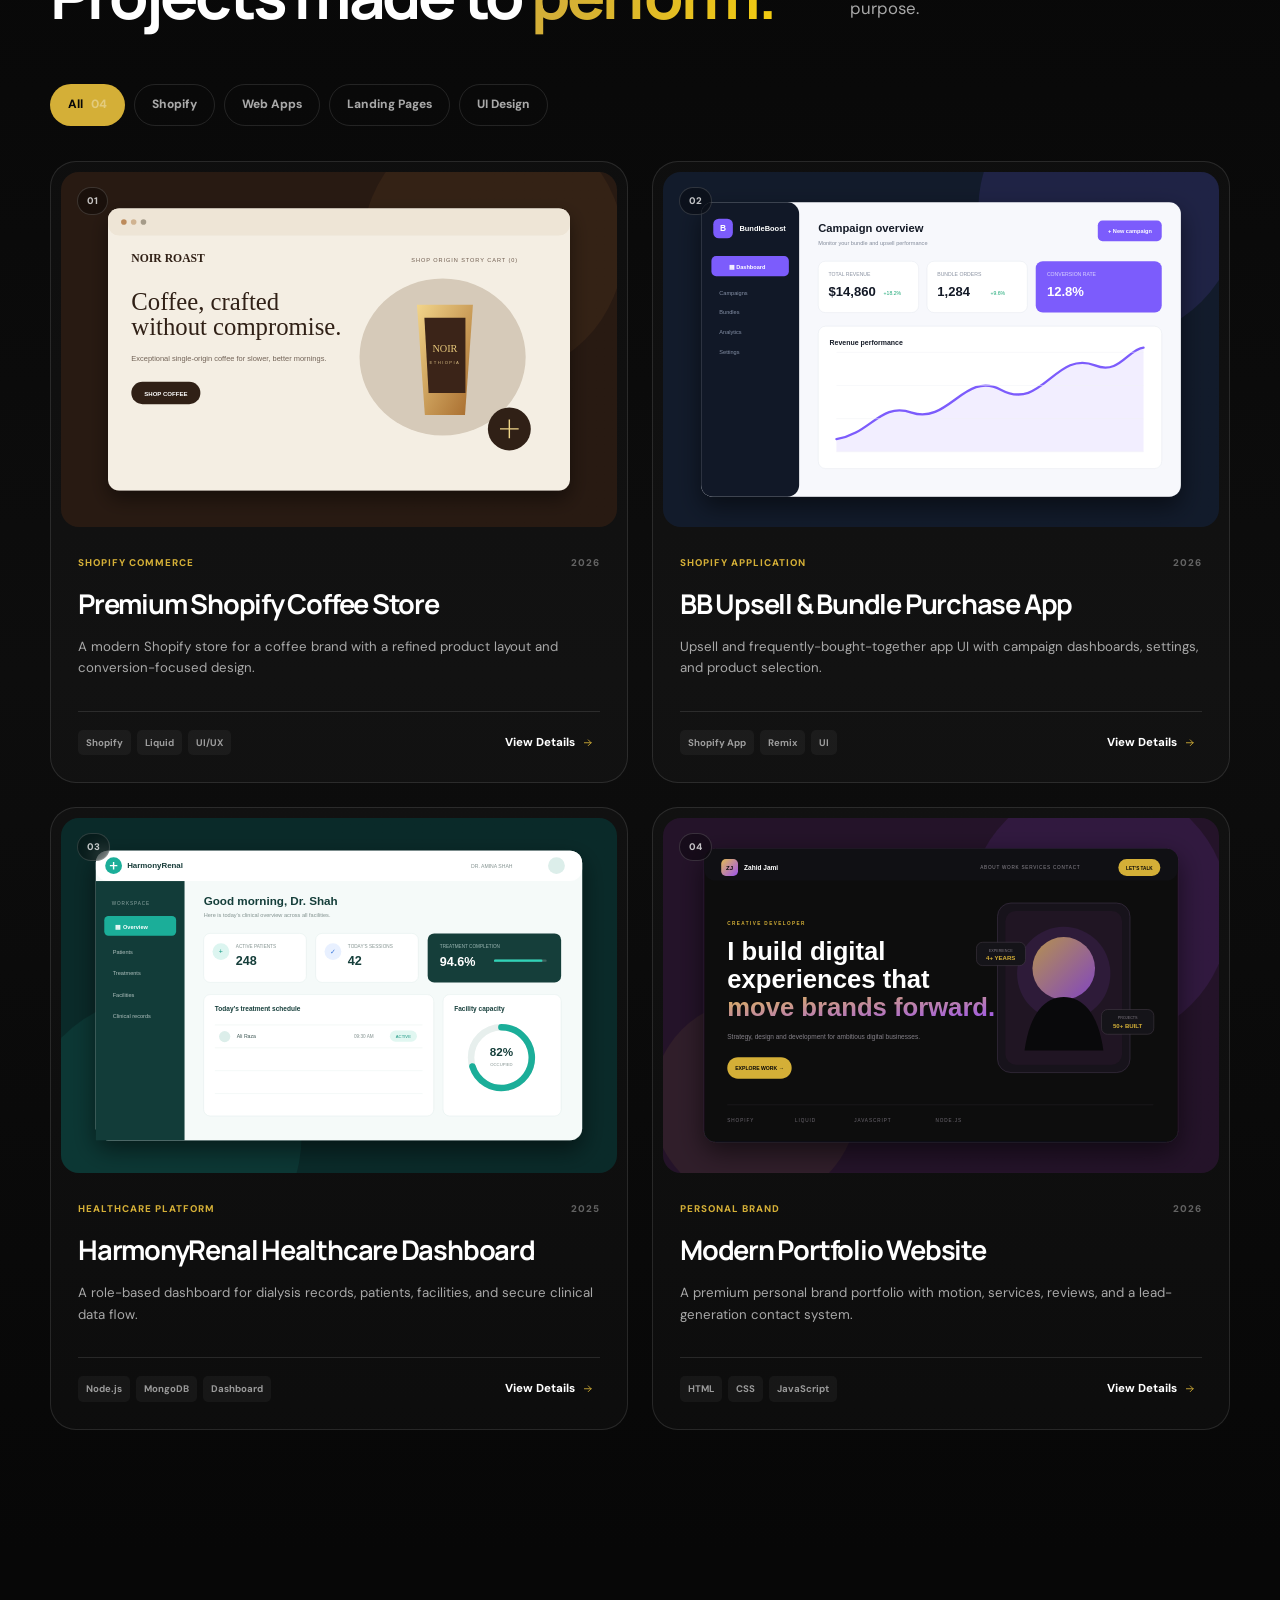
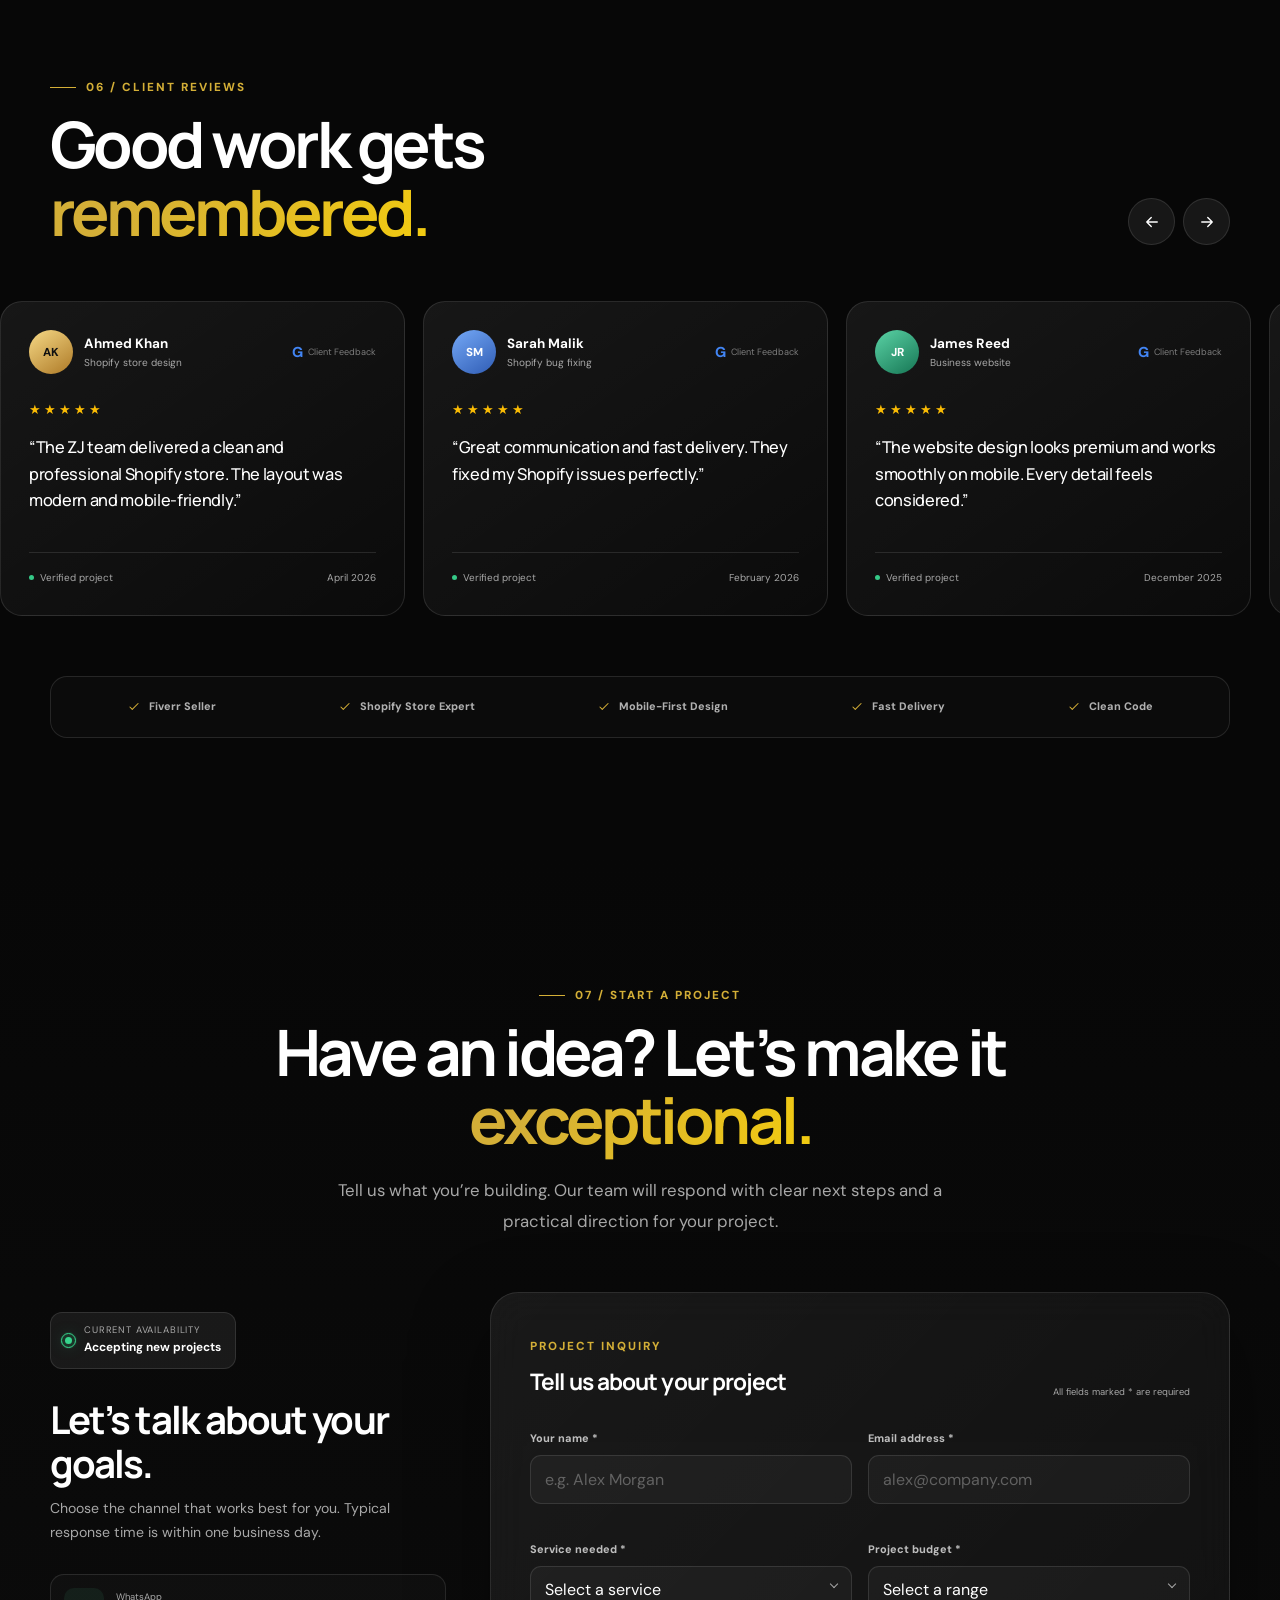
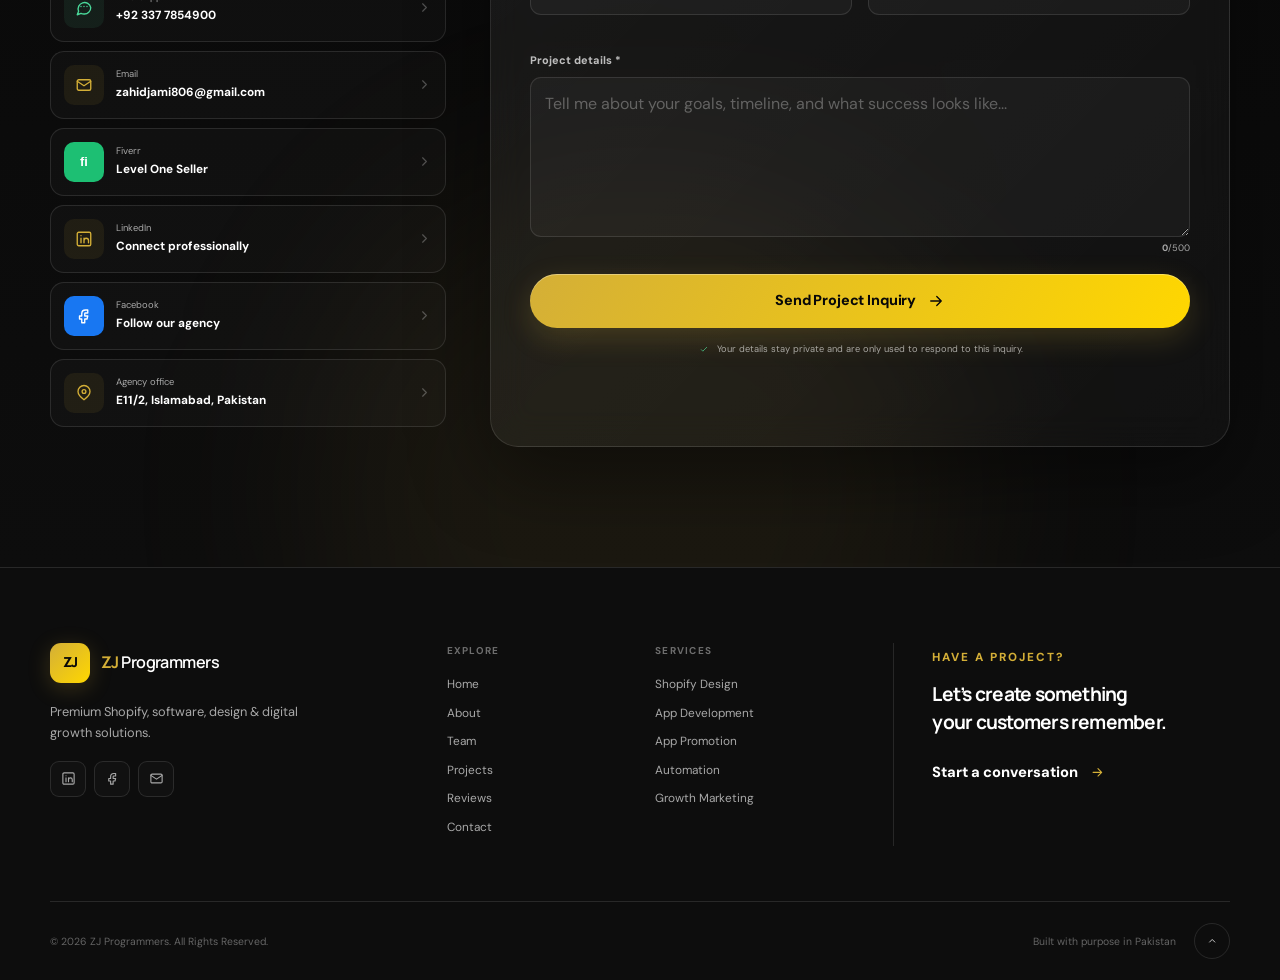
==== commit 093549c5: "Replace 'Policies' link with 'Policy Page' link" ====
--- a/index.html
+++ b/index.html
@@ -56,11 +56,12 @@
 
       <nav class="desktop-nav" aria-label="Main navigation">
         <a class="nav-link active" href="#home">Home</a>
+                <a class="nav-link active" href="#about">About</a>
         <a class="nav-link" href="#services">Services</a>
         <a class="nav-link" href="#team">Team</a>
         <a class="nav-link" href="#projects">Projects</a>
         <a class="nav-link" href="#contact">Contact</a>
-         <a class="nav-link" href="#privacy-policy.html">Policies</a>
+<a href="privacy-policy.html">Policy Page</a>    
       </nav>
 
       <div class="nav-actions">
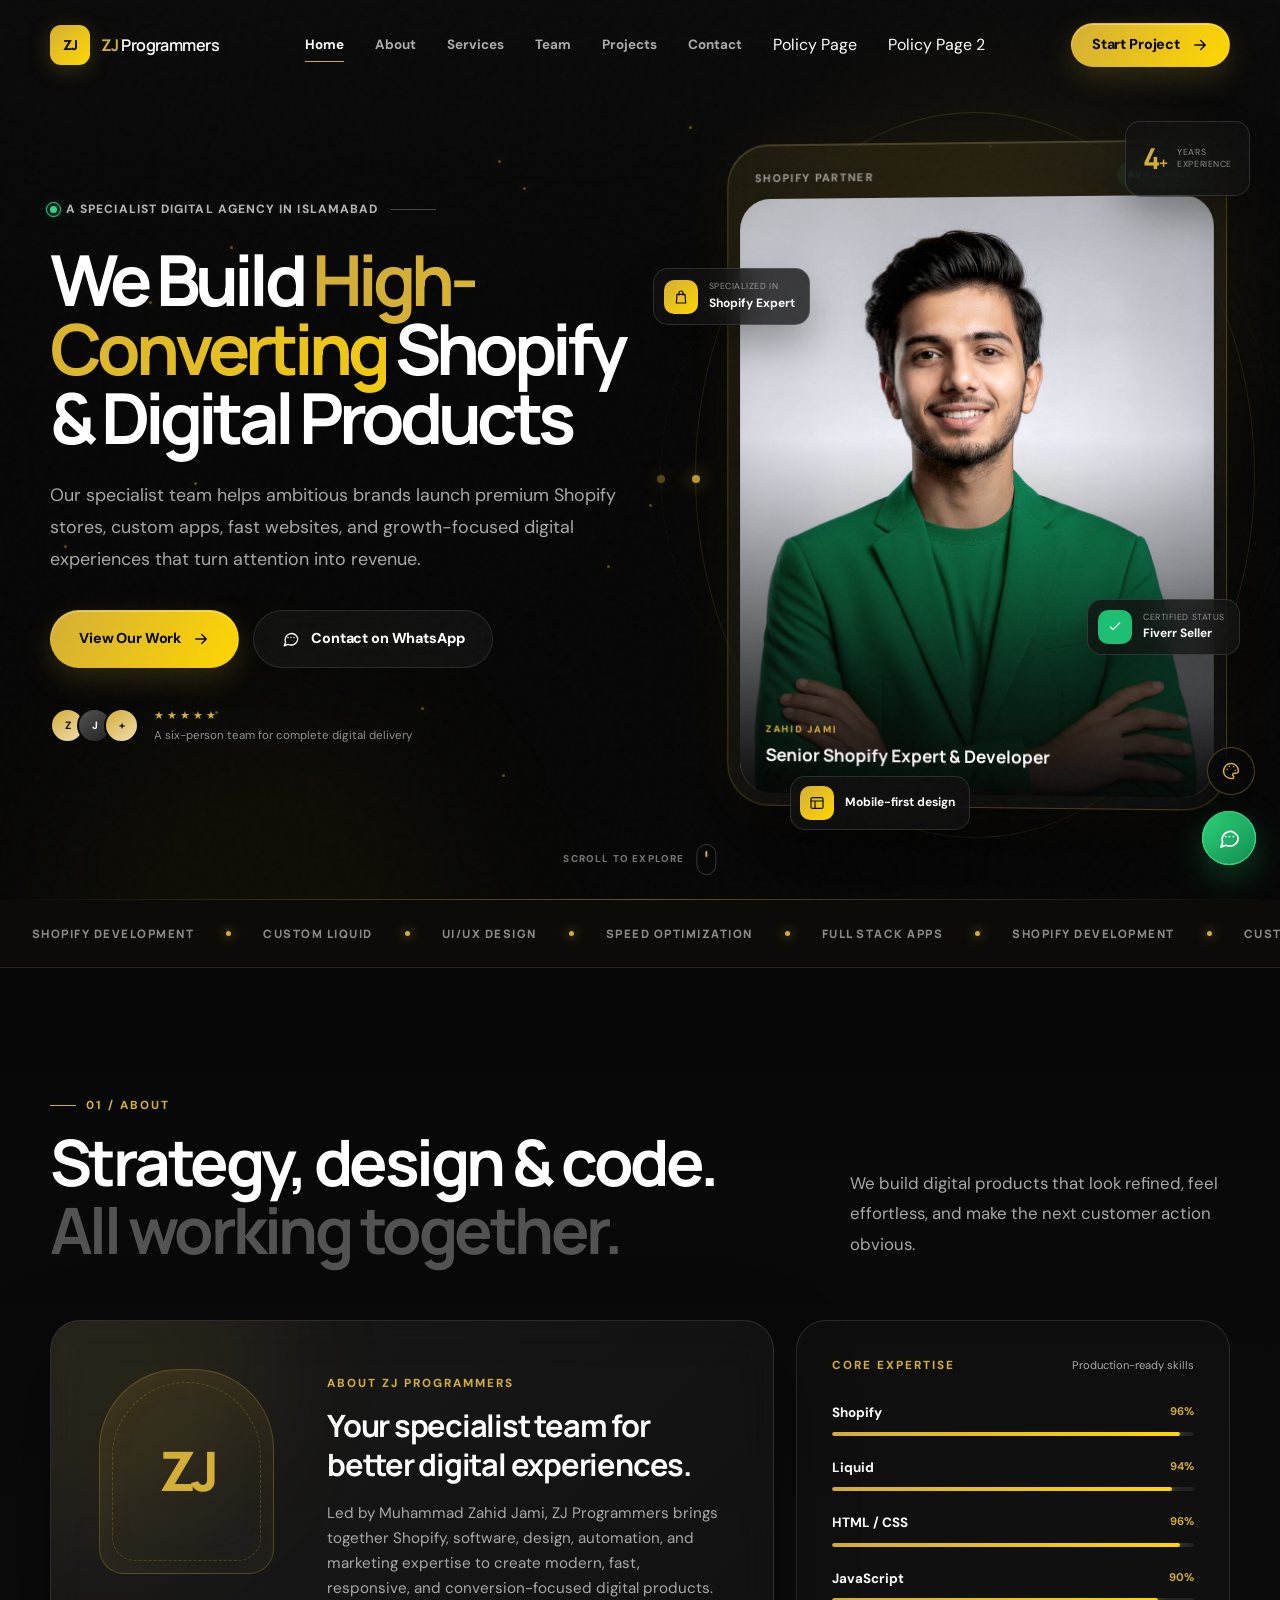
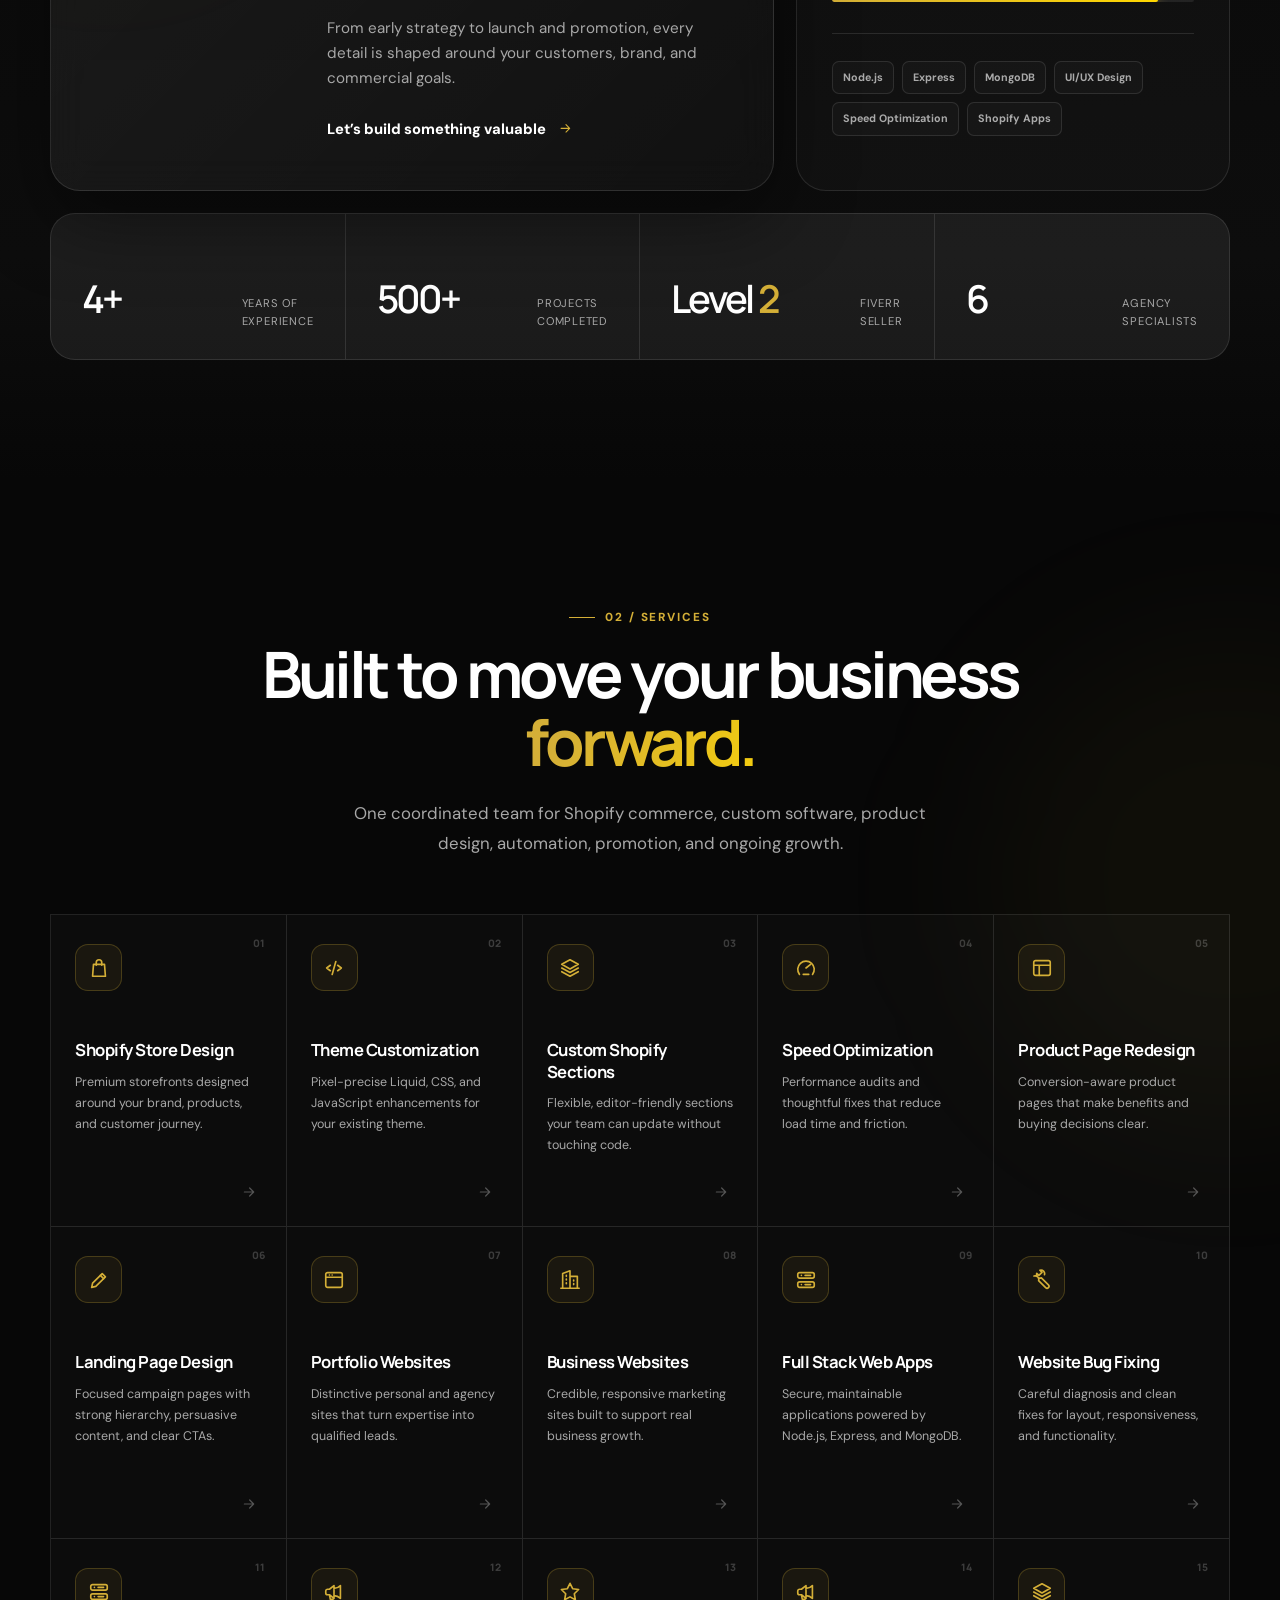
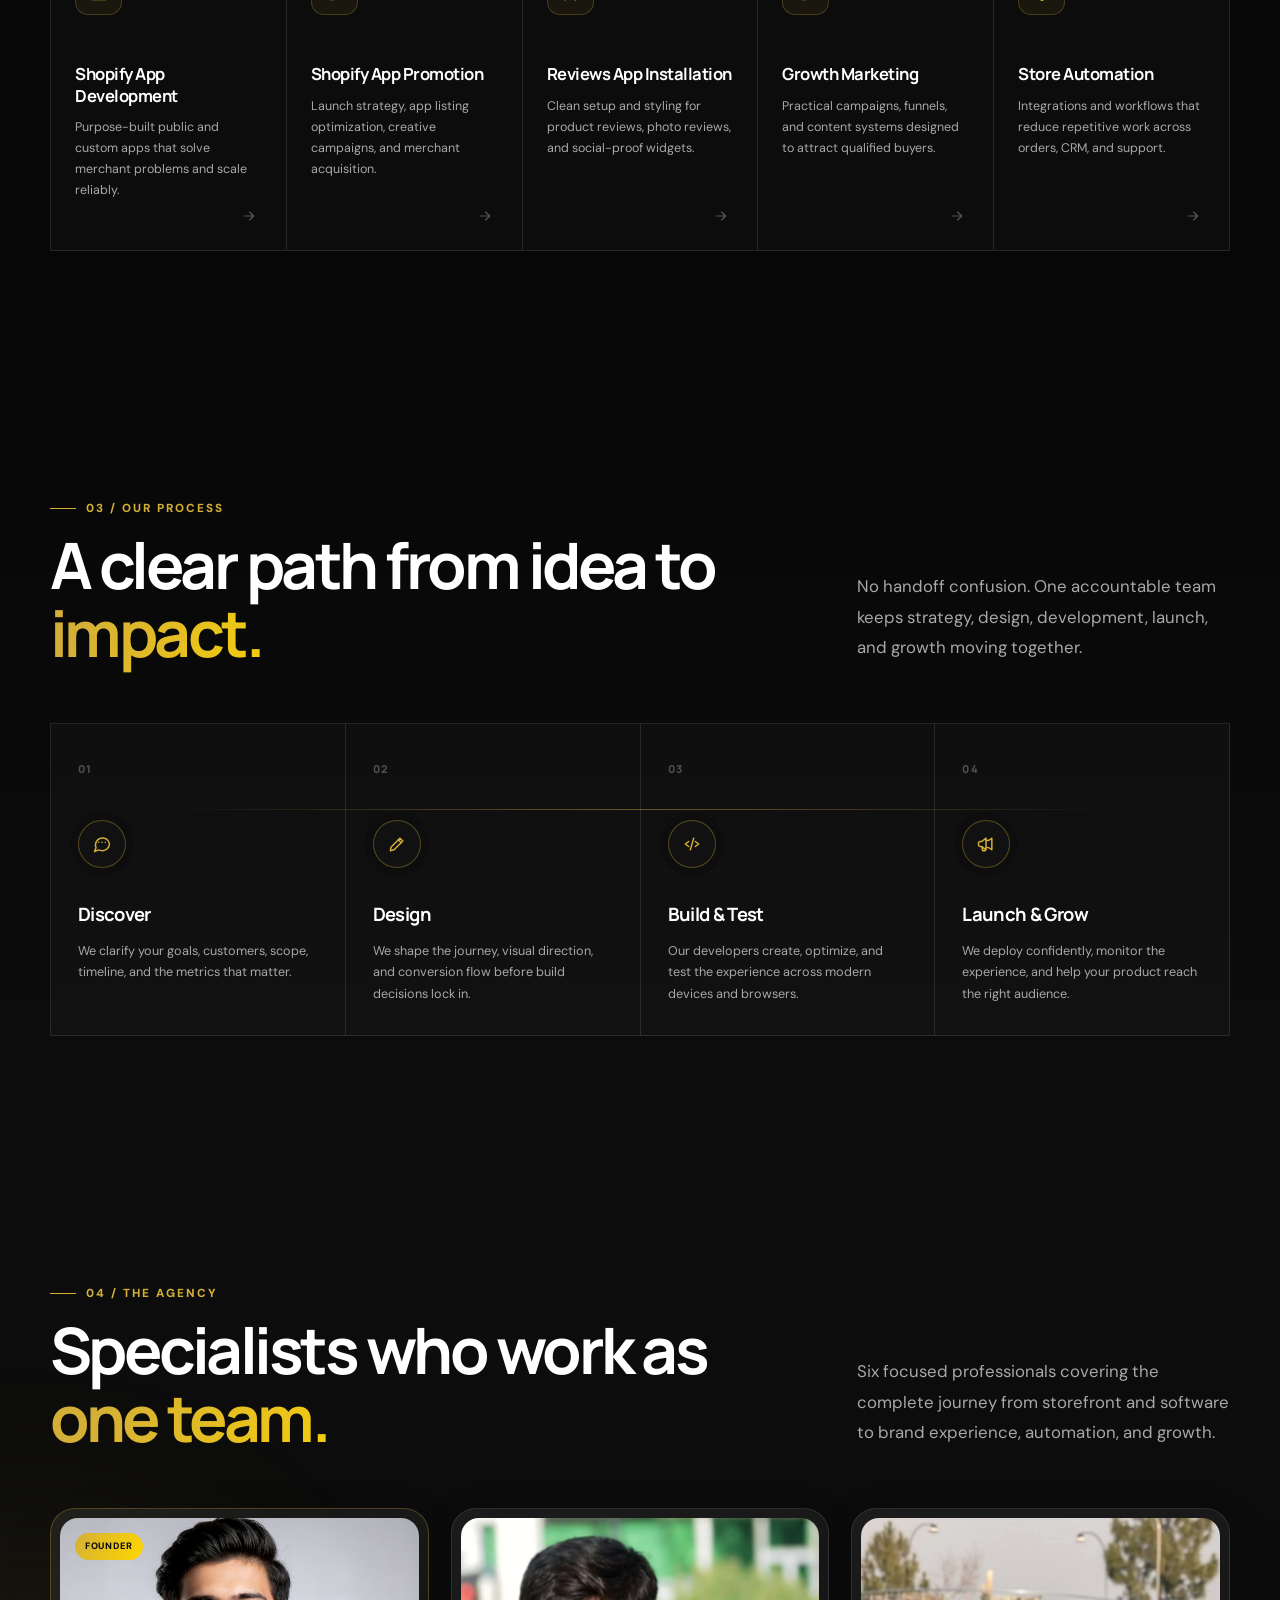
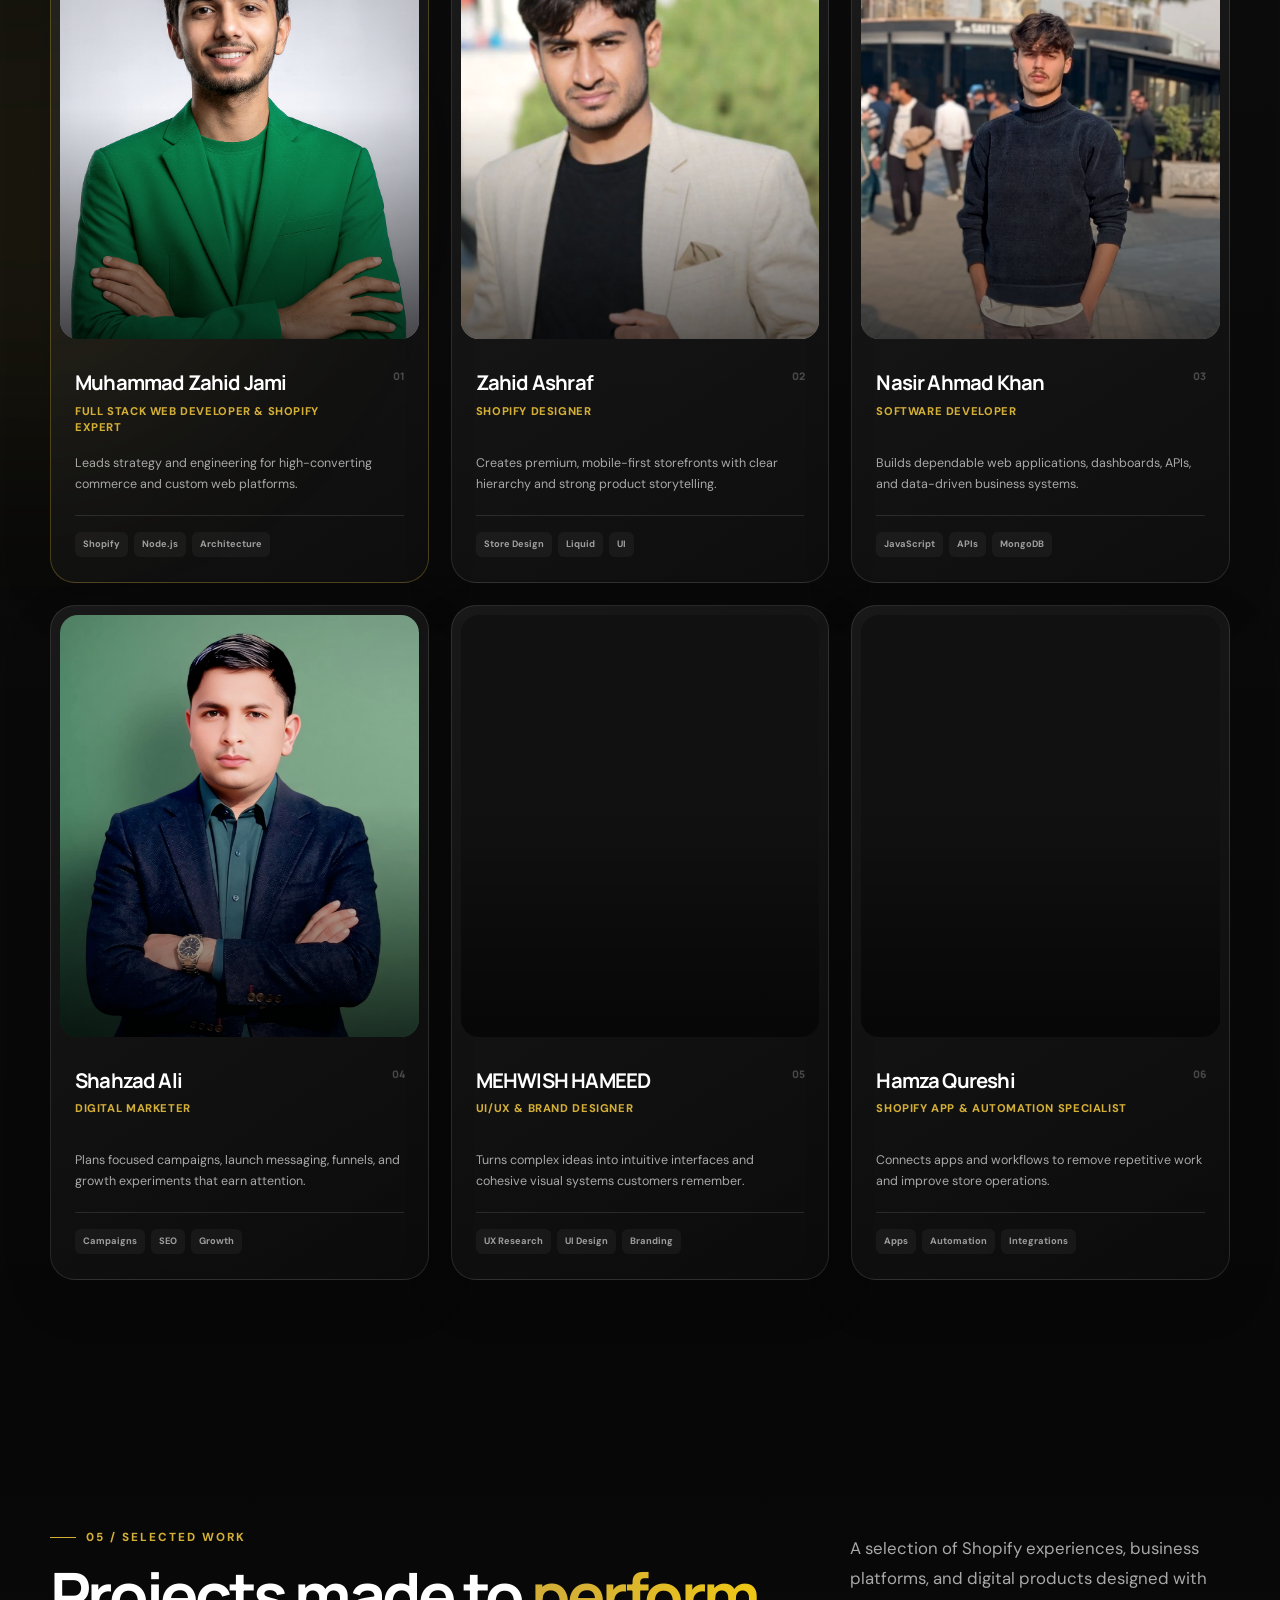
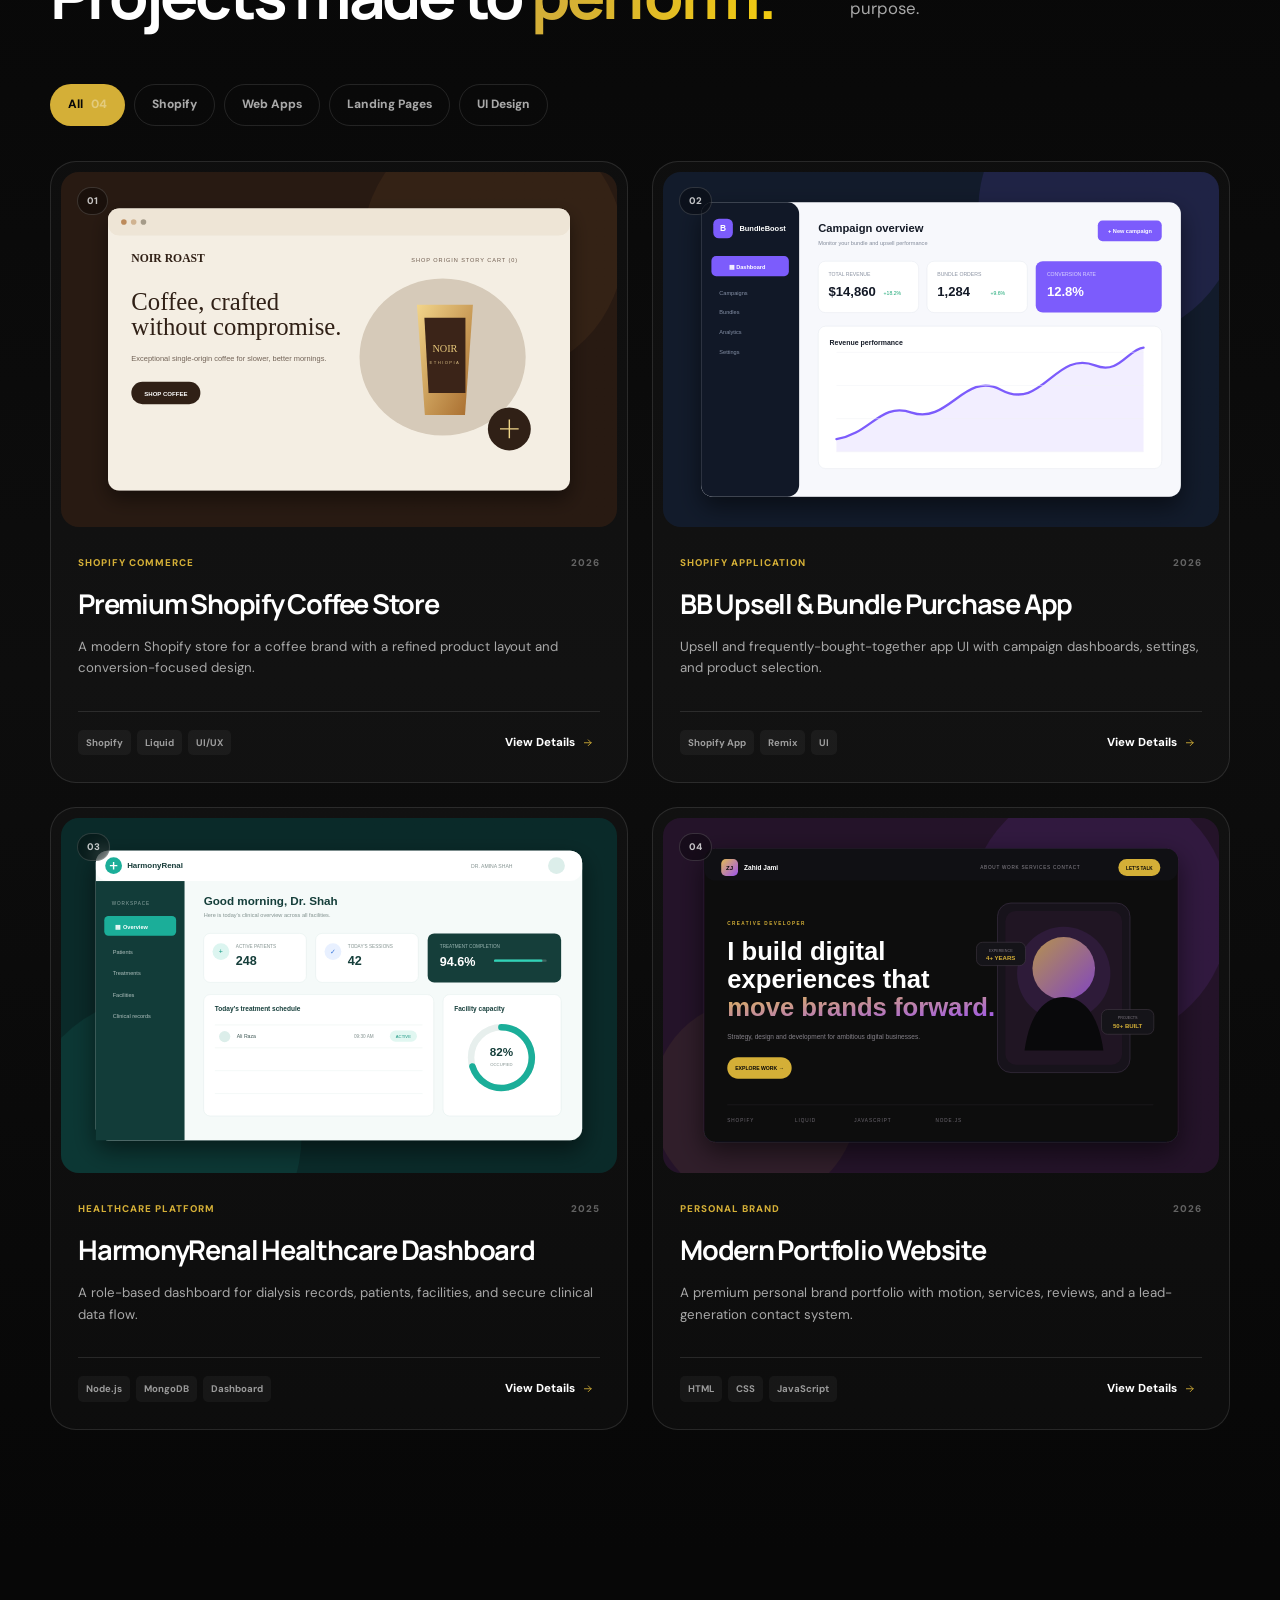
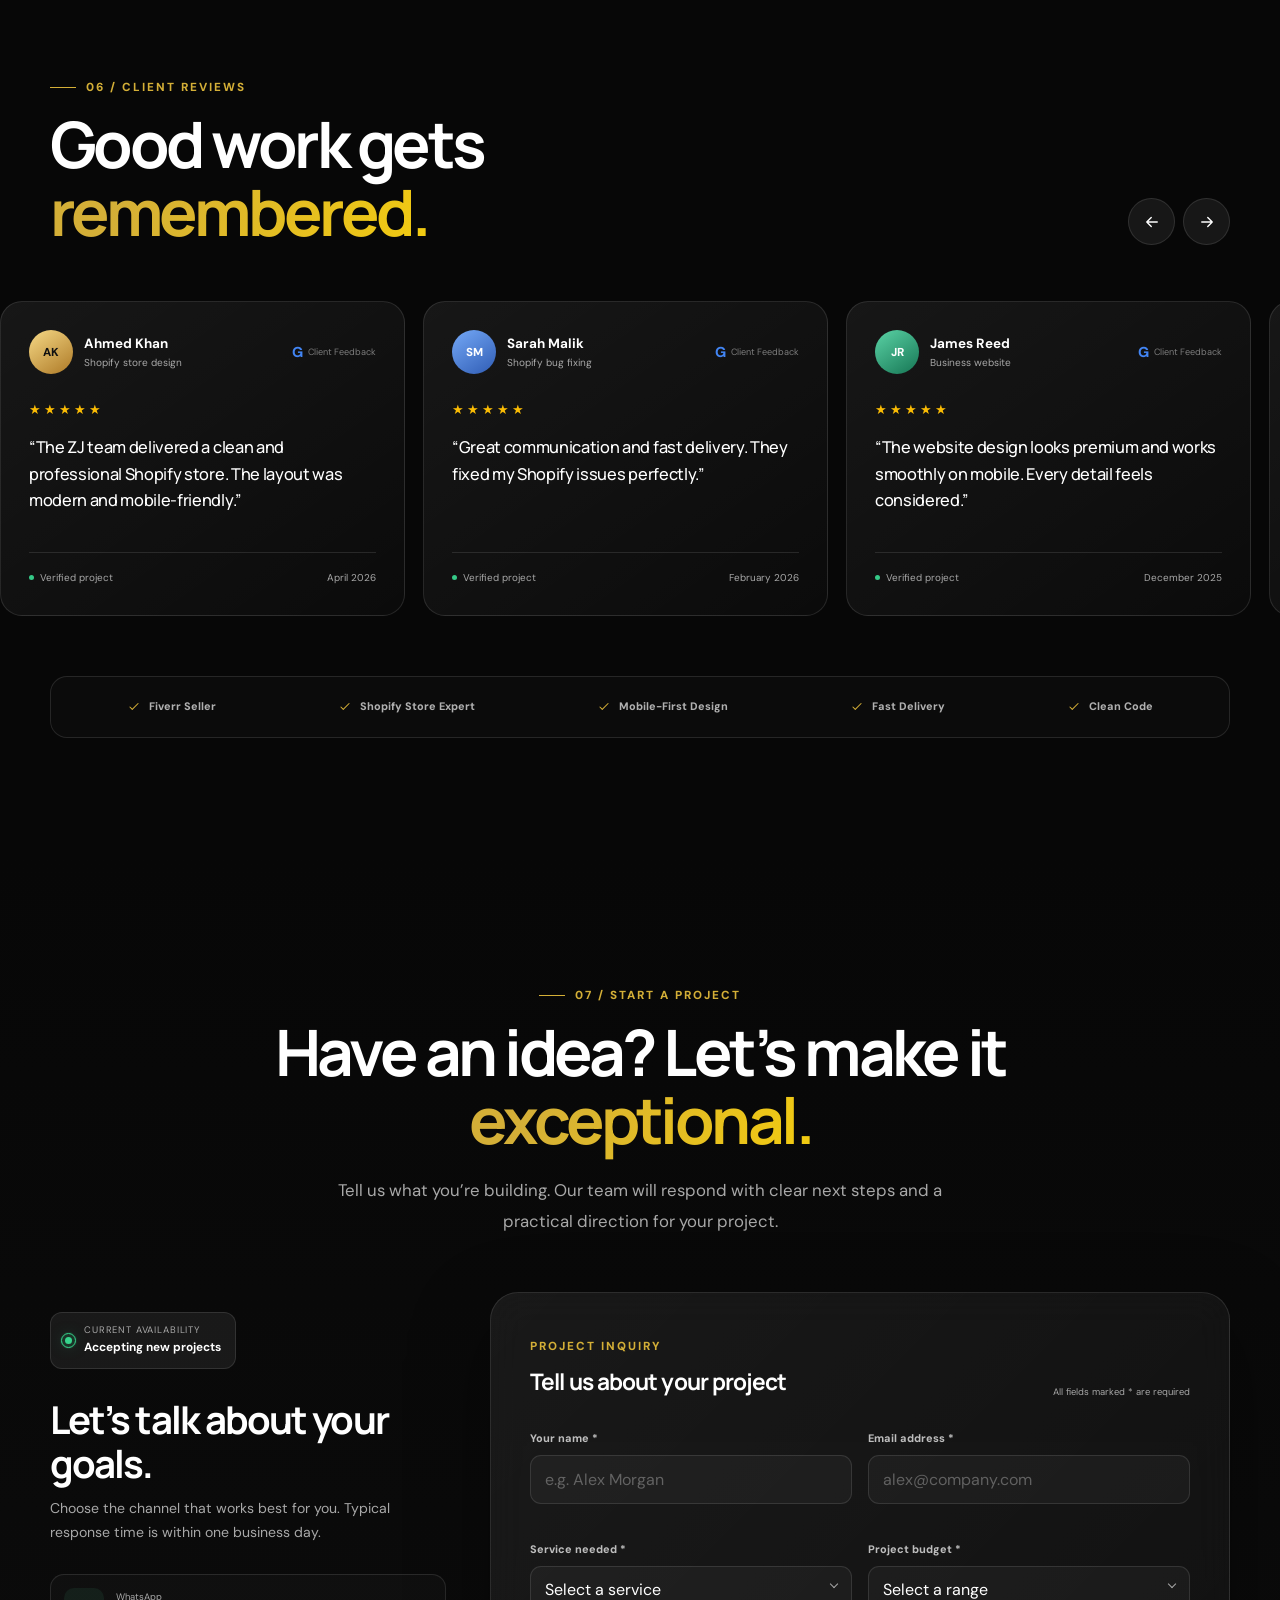
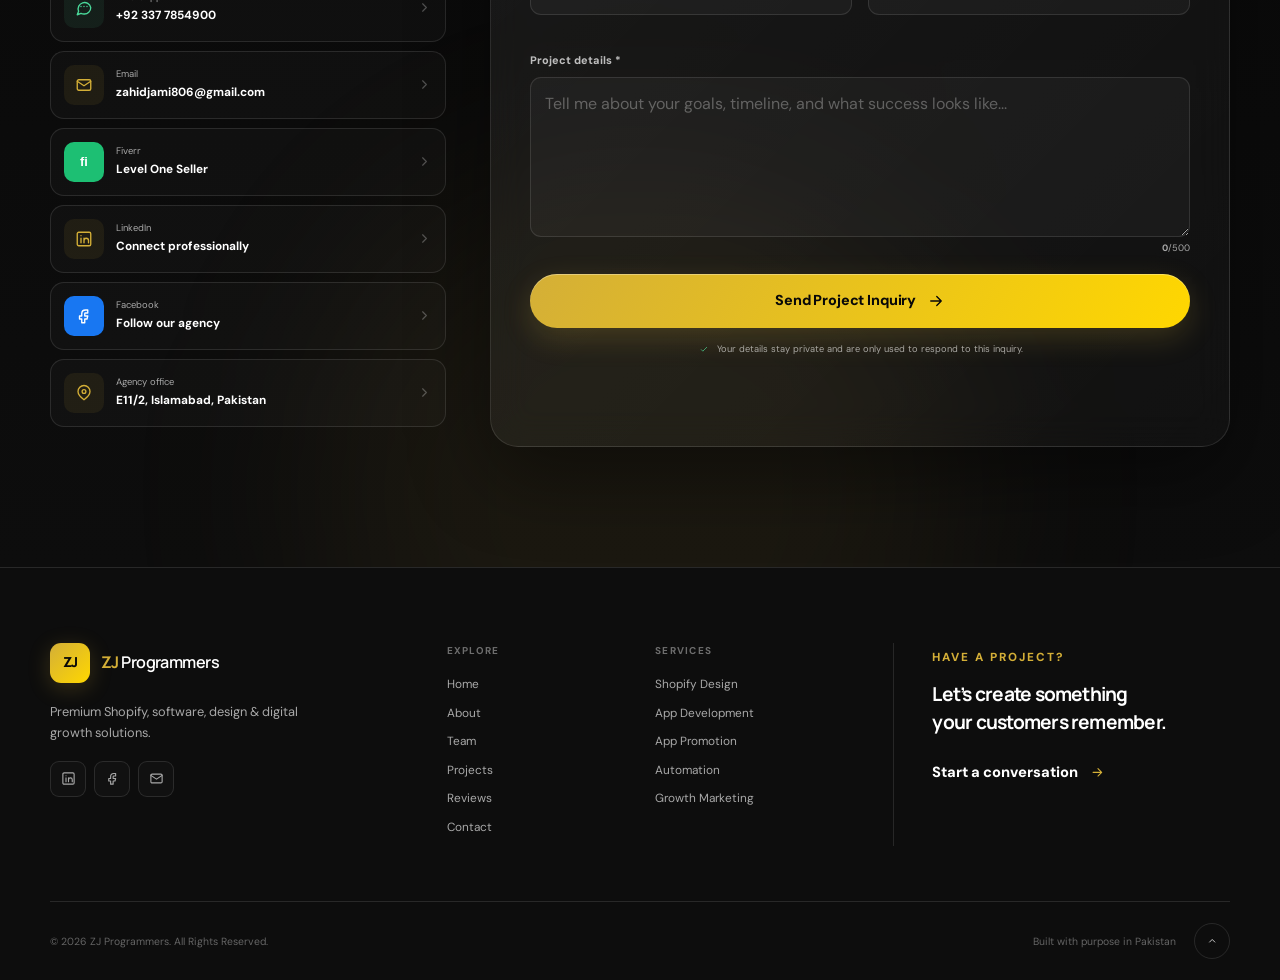
==== commit 8cf4b221: "Add additional policy page link in navigation" ====
--- a/index.html
+++ b/index.html
@@ -61,7 +61,9 @@
         <a class="nav-link" href="#team">Team</a>
         <a class="nav-link" href="#projects">Projects</a>
         <a class="nav-link" href="#contact">Contact</a>
-<a href="privacy-policy.html">Policy Page</a>    
+<a href="privacy-policy.html">Policy Page</a>   
+        <a href="support-pilot-ai-privacy-policy.html">Policy Page 2</a>    
+
       </nav>
 
       <div class="nav-actions">
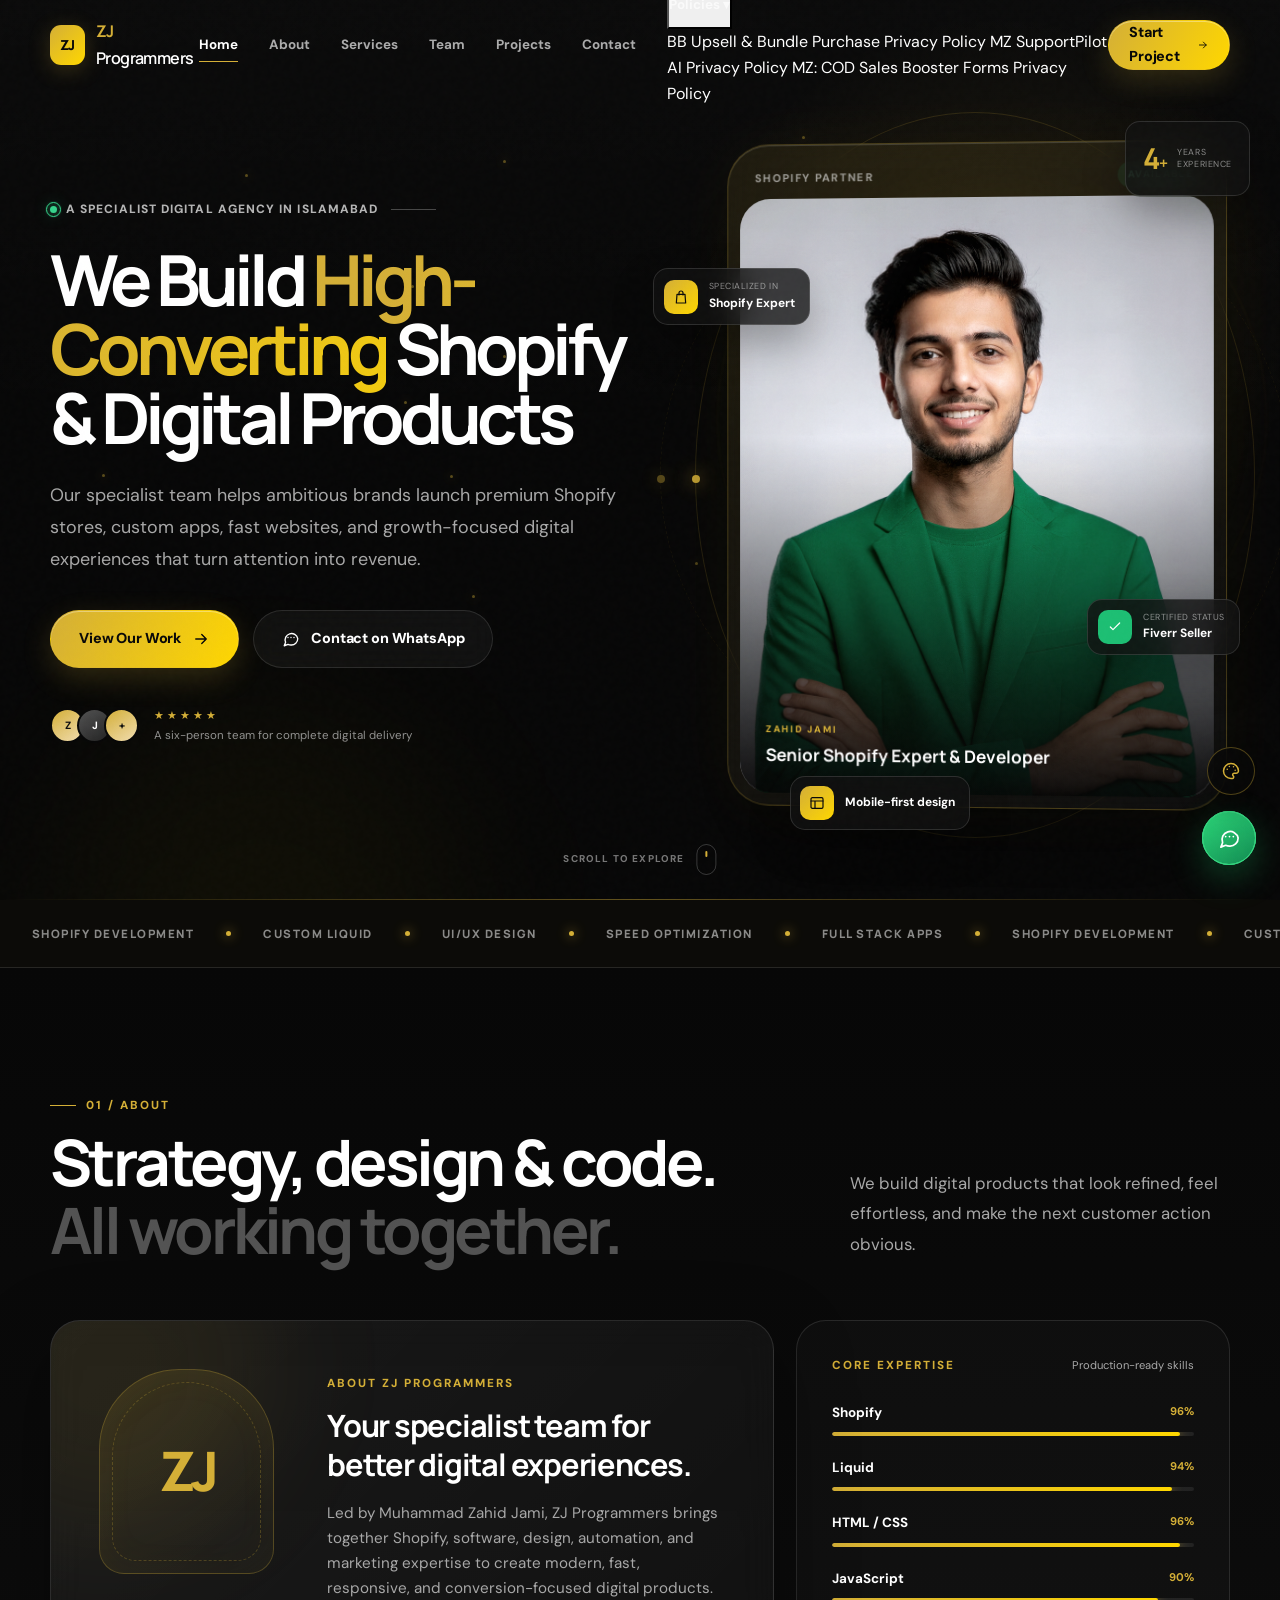
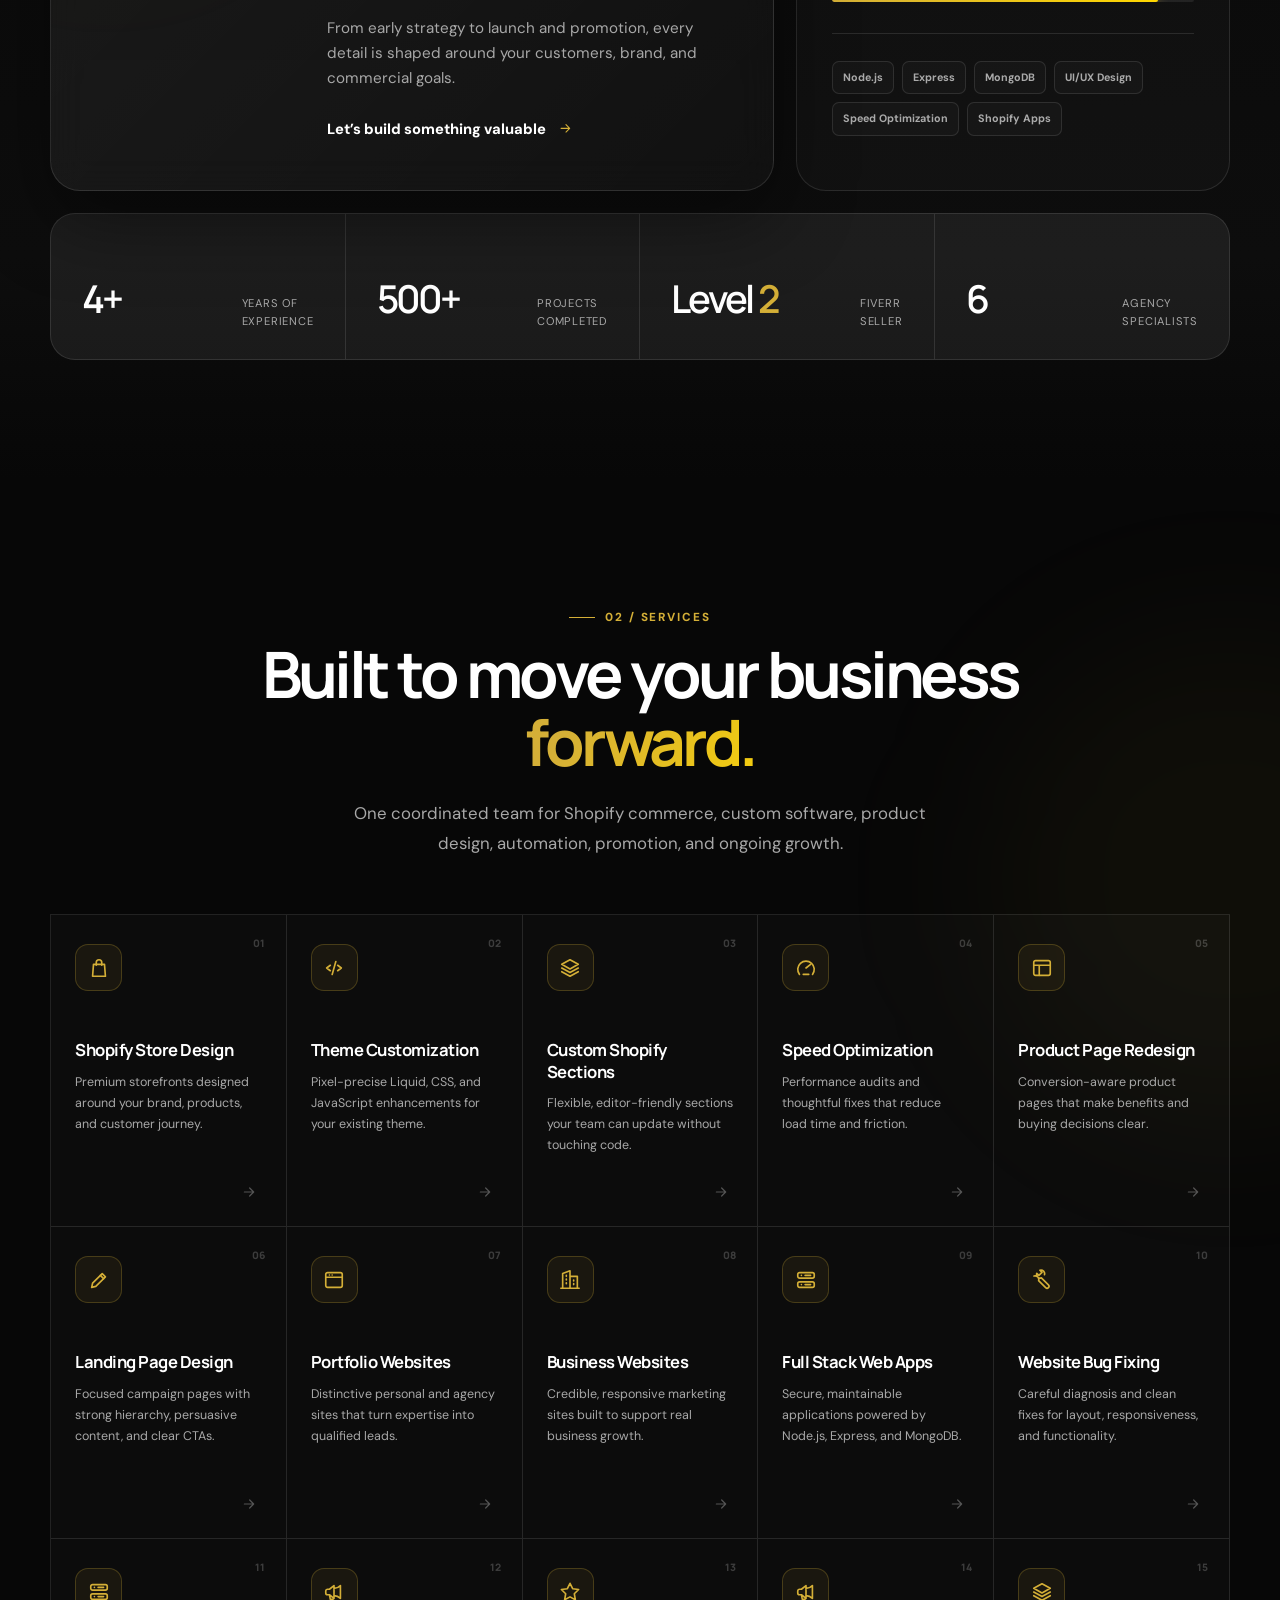
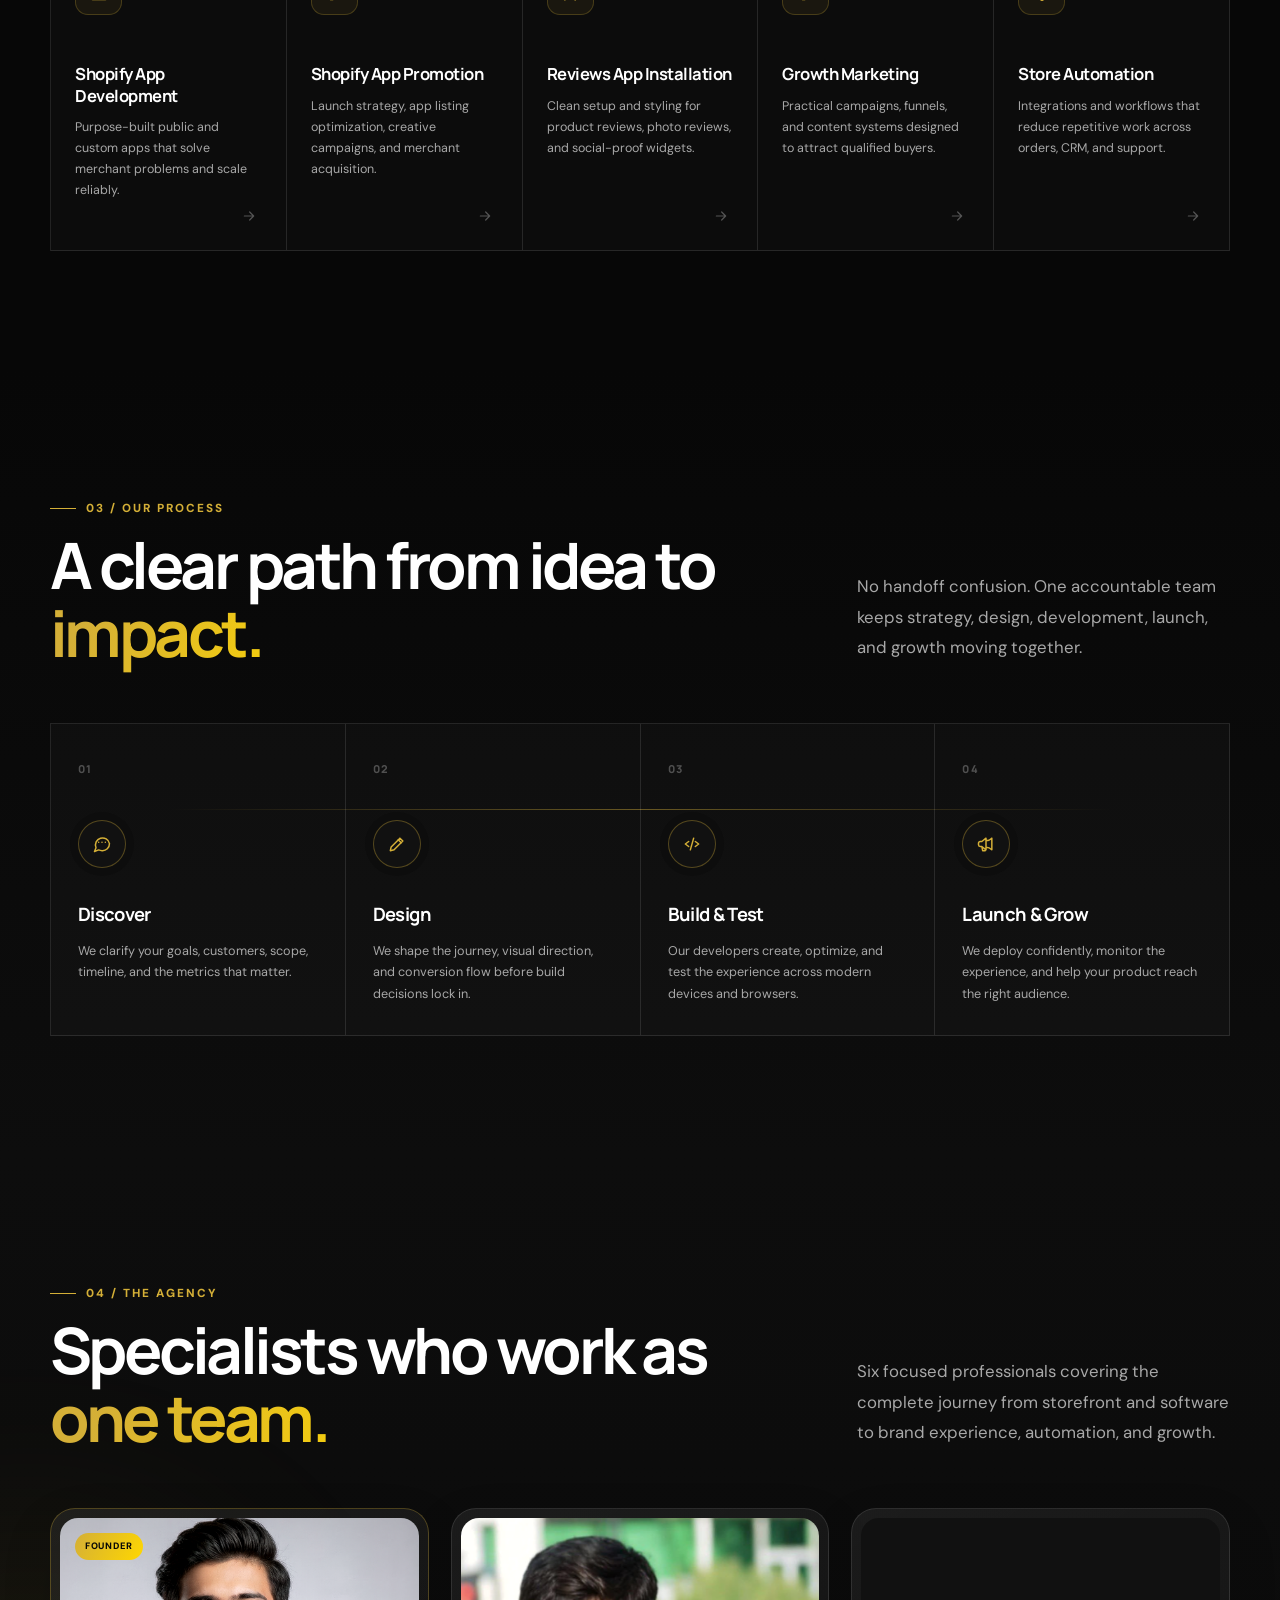
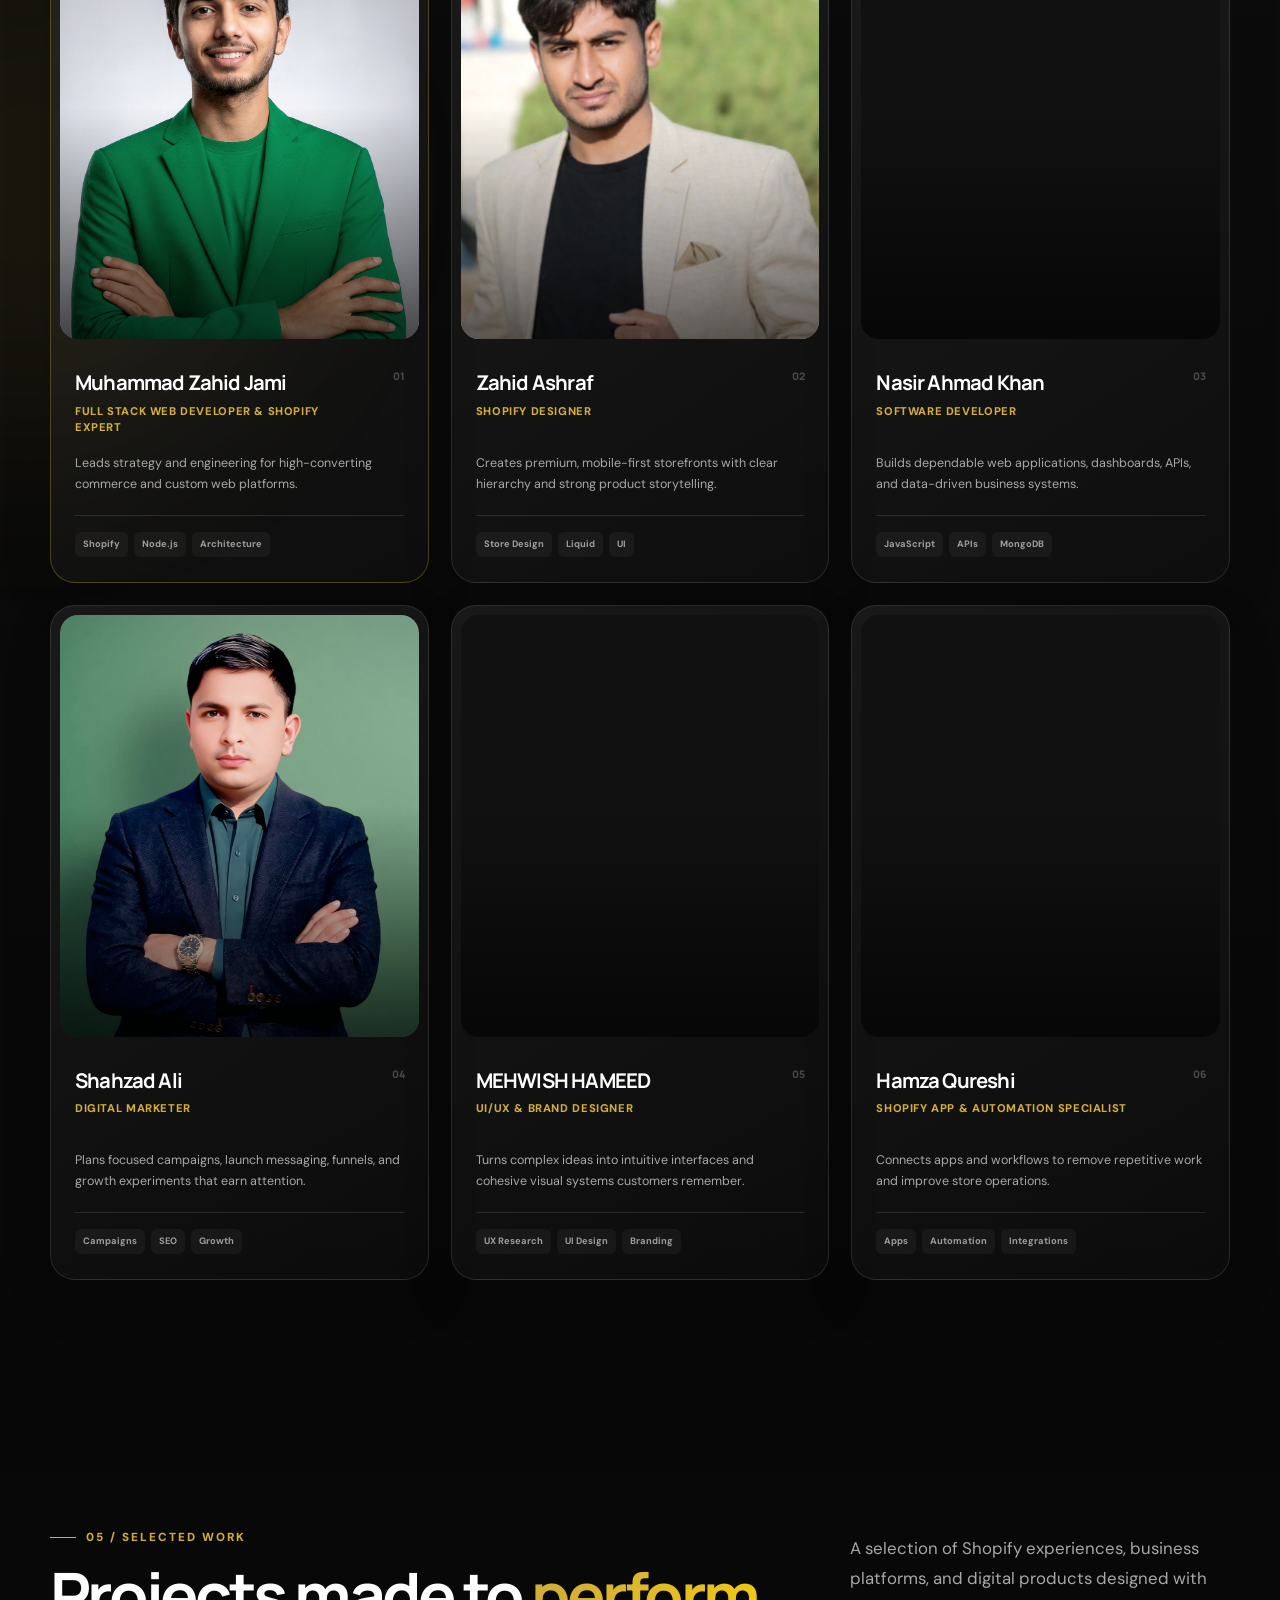
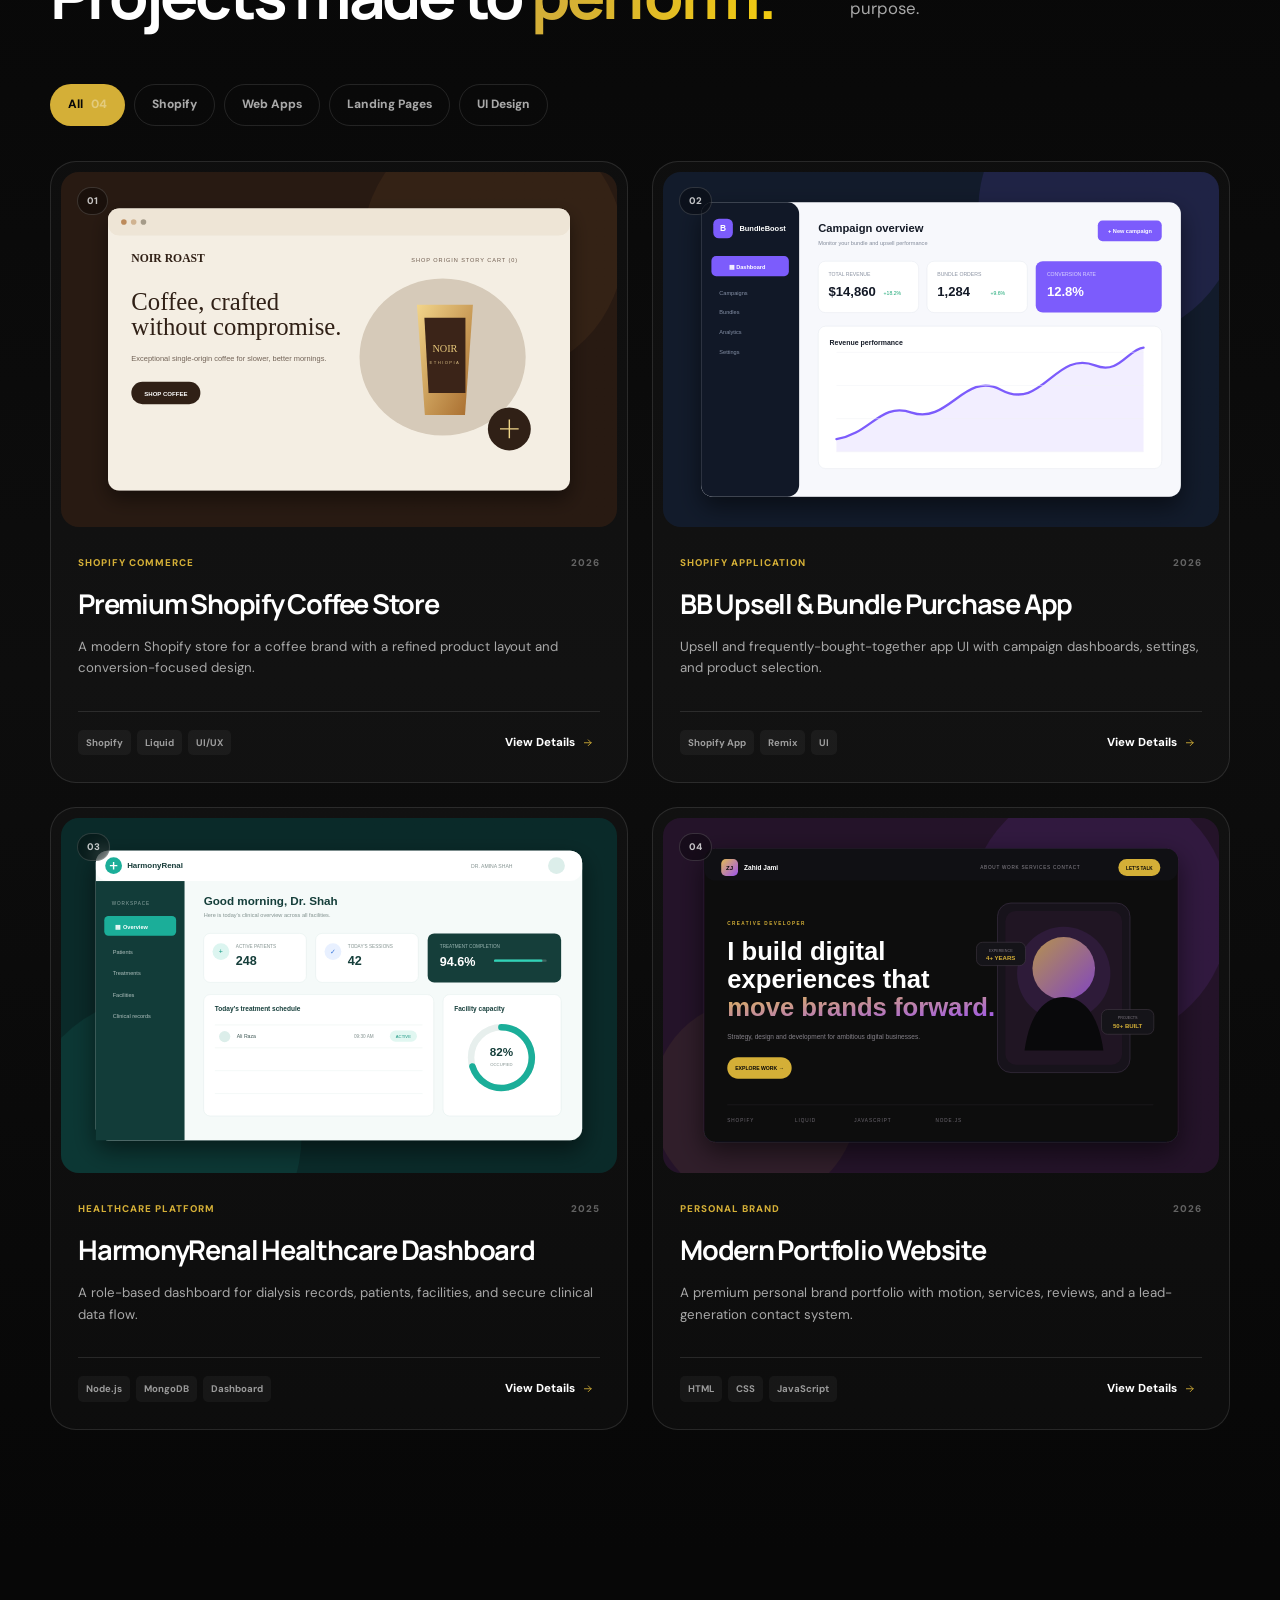
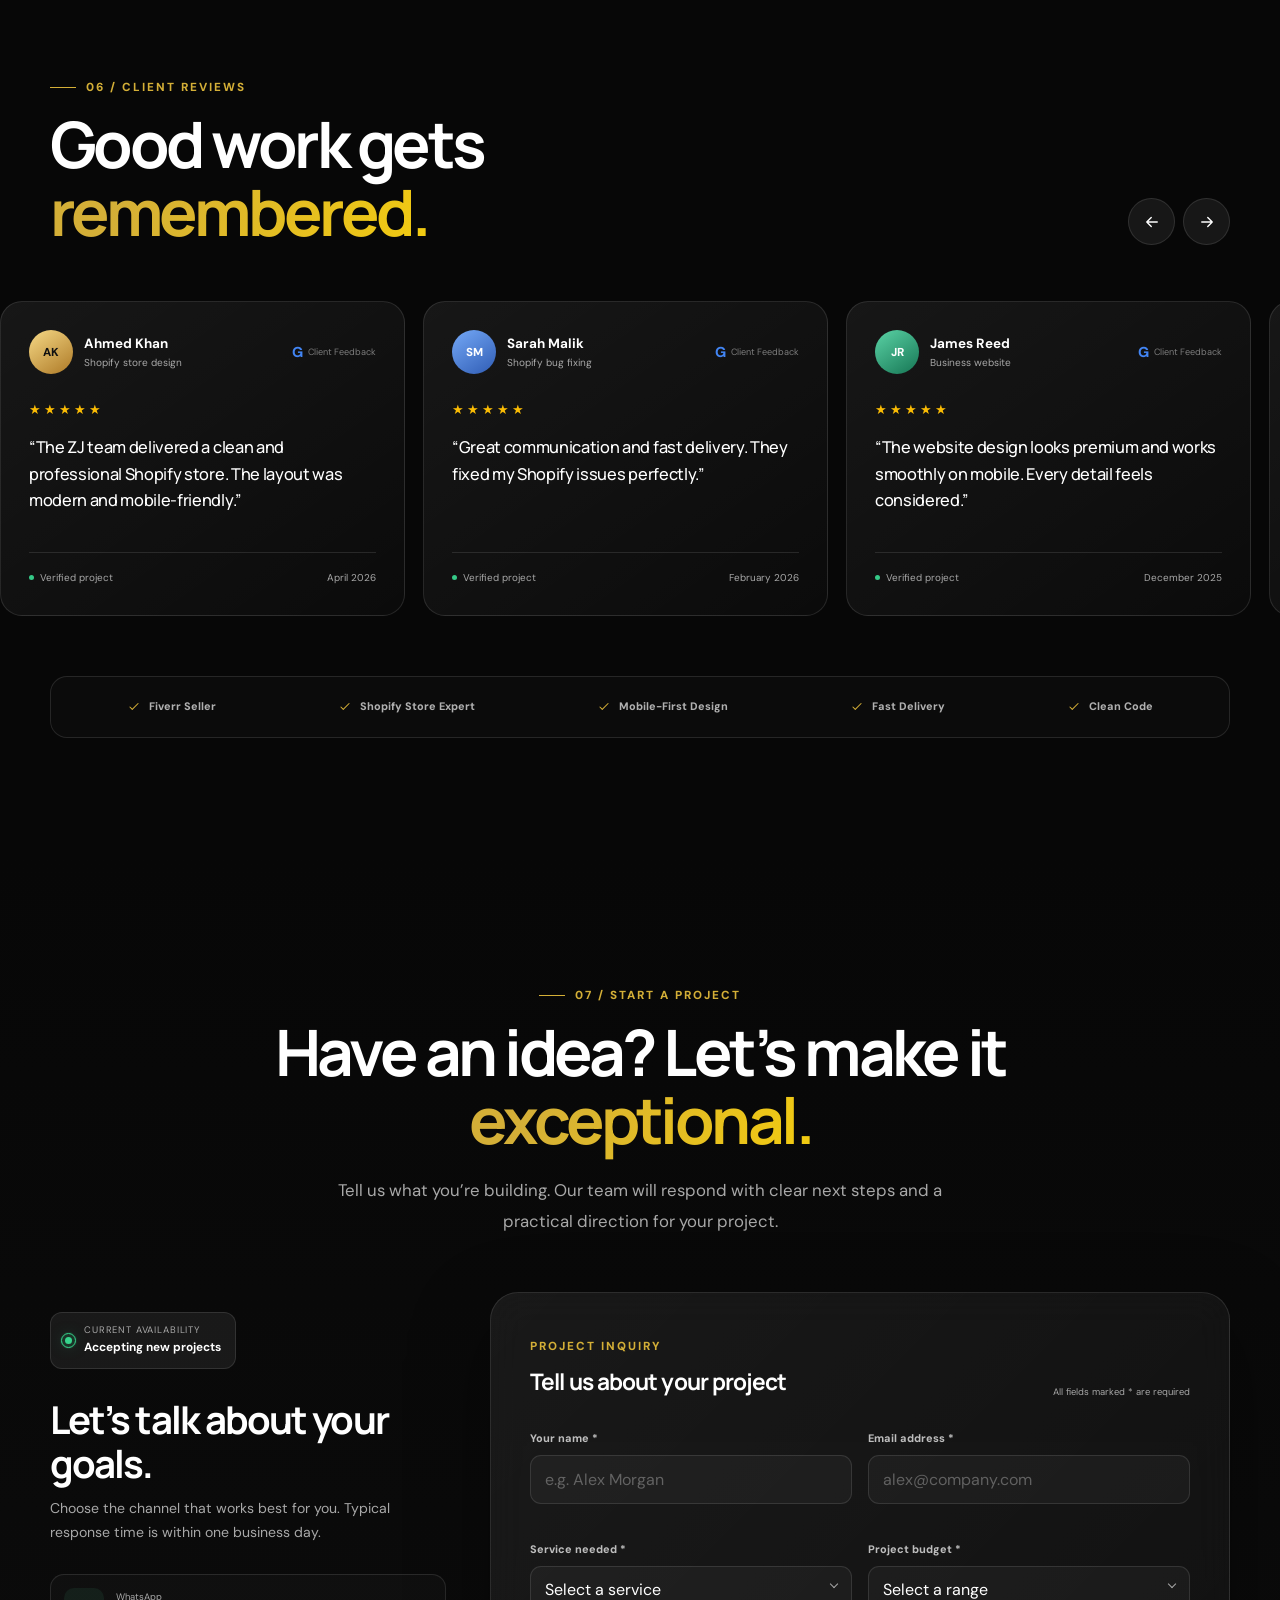
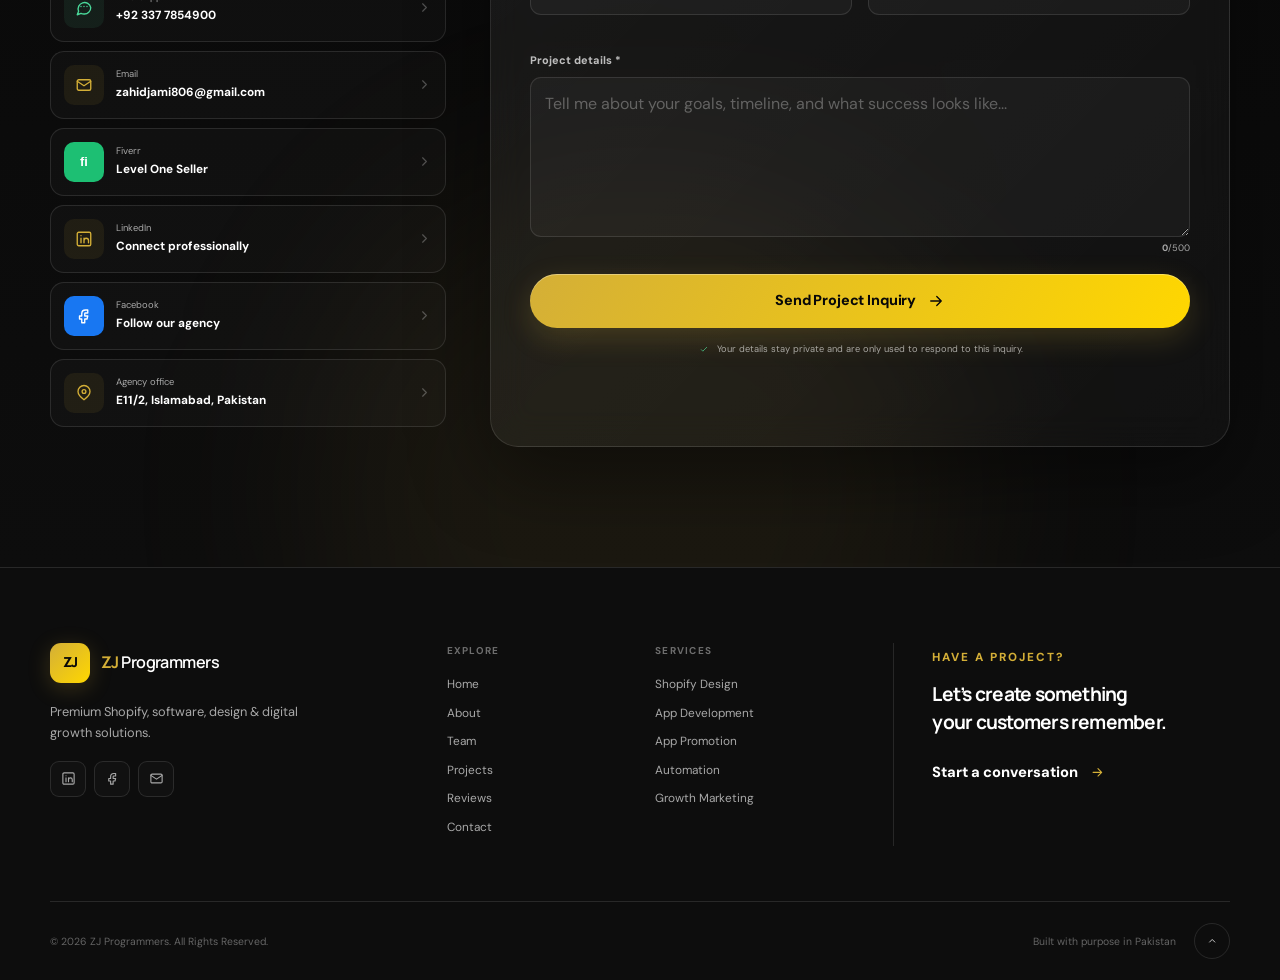
==== commit 40e82ad2: "Enhance navigation with policies dropdown Added a dropdown menu for policies in the navigation." ====
--- a/index.html
+++ b/index.html
@@ -54,17 +54,45 @@
         <span class="brand-copy"><strong>ZJ</strong> Programmers</span>
       </a>
 
-      <nav class="desktop-nav" aria-label="Main navigation">
-        <a class="nav-link active" href="#home">Home</a>
-                <a class="nav-link active" href="#about">About</a>
-        <a class="nav-link" href="#services">Services</a>
-        <a class="nav-link" href="#team">Team</a>
-        <a class="nav-link" href="#projects">Projects</a>
-        <a class="nav-link" href="#contact">Contact</a>
-<a href="privacy-policy.html">Policy Page</a>   
-        <a href="support-pilot-ai-privacy-policy.html">Policy Page 2</a>    
-
-      </nav>
+ <nav class="desktop-nav" aria-label="Main navigation">
+  <a class="nav-link active" href="#home">Home</a>
+  <a class="nav-link" href="#about">About</a>
+  <a class="nav-link" href="#services">Services</a>
+  <a class="nav-link" href="#team">Team</a>
+  <a class="nav-link" href="#projects">Projects</a>
+  <a class="nav-link" href="#contact">Contact</a>
+
+  <!-- Policies Dropdown -->
+  <div class="nav-dropdown">
+    <button
+      class="nav-link nav-dropdown-button"
+      type="button"
+      aria-haspopup="true"
+    >
+      Policies
+      <span class="dropdown-arrow">▾</span>
+    </button>
+
+    <div class="nav-dropdown-menu">
+
+      <a href="privacy-policy.html">
+        BB Upsell & Bundle Purchase
+        <span>Privacy Policy</span>
+      </a>
+
+      <a href="support-pilot-ai-privacy-policy.html">
+        MZ SupportPilot AI
+        <span>Privacy Policy</span>
+      </a>
+
+      <a href="mz-cod-form-privacy-policy.html">
+        MZ: COD Sales Booster Forms
+        <span>Privacy Policy</span>
+      </a>
+
+    </div>
+  </div>
+</nav>
 
       <div class="nav-actions">
         <a class="btn btn-small btn-primary desktop-hire" href="#contact"><span>Start Project</span><svg><use href="#icon-arrow"/></svg></a>
